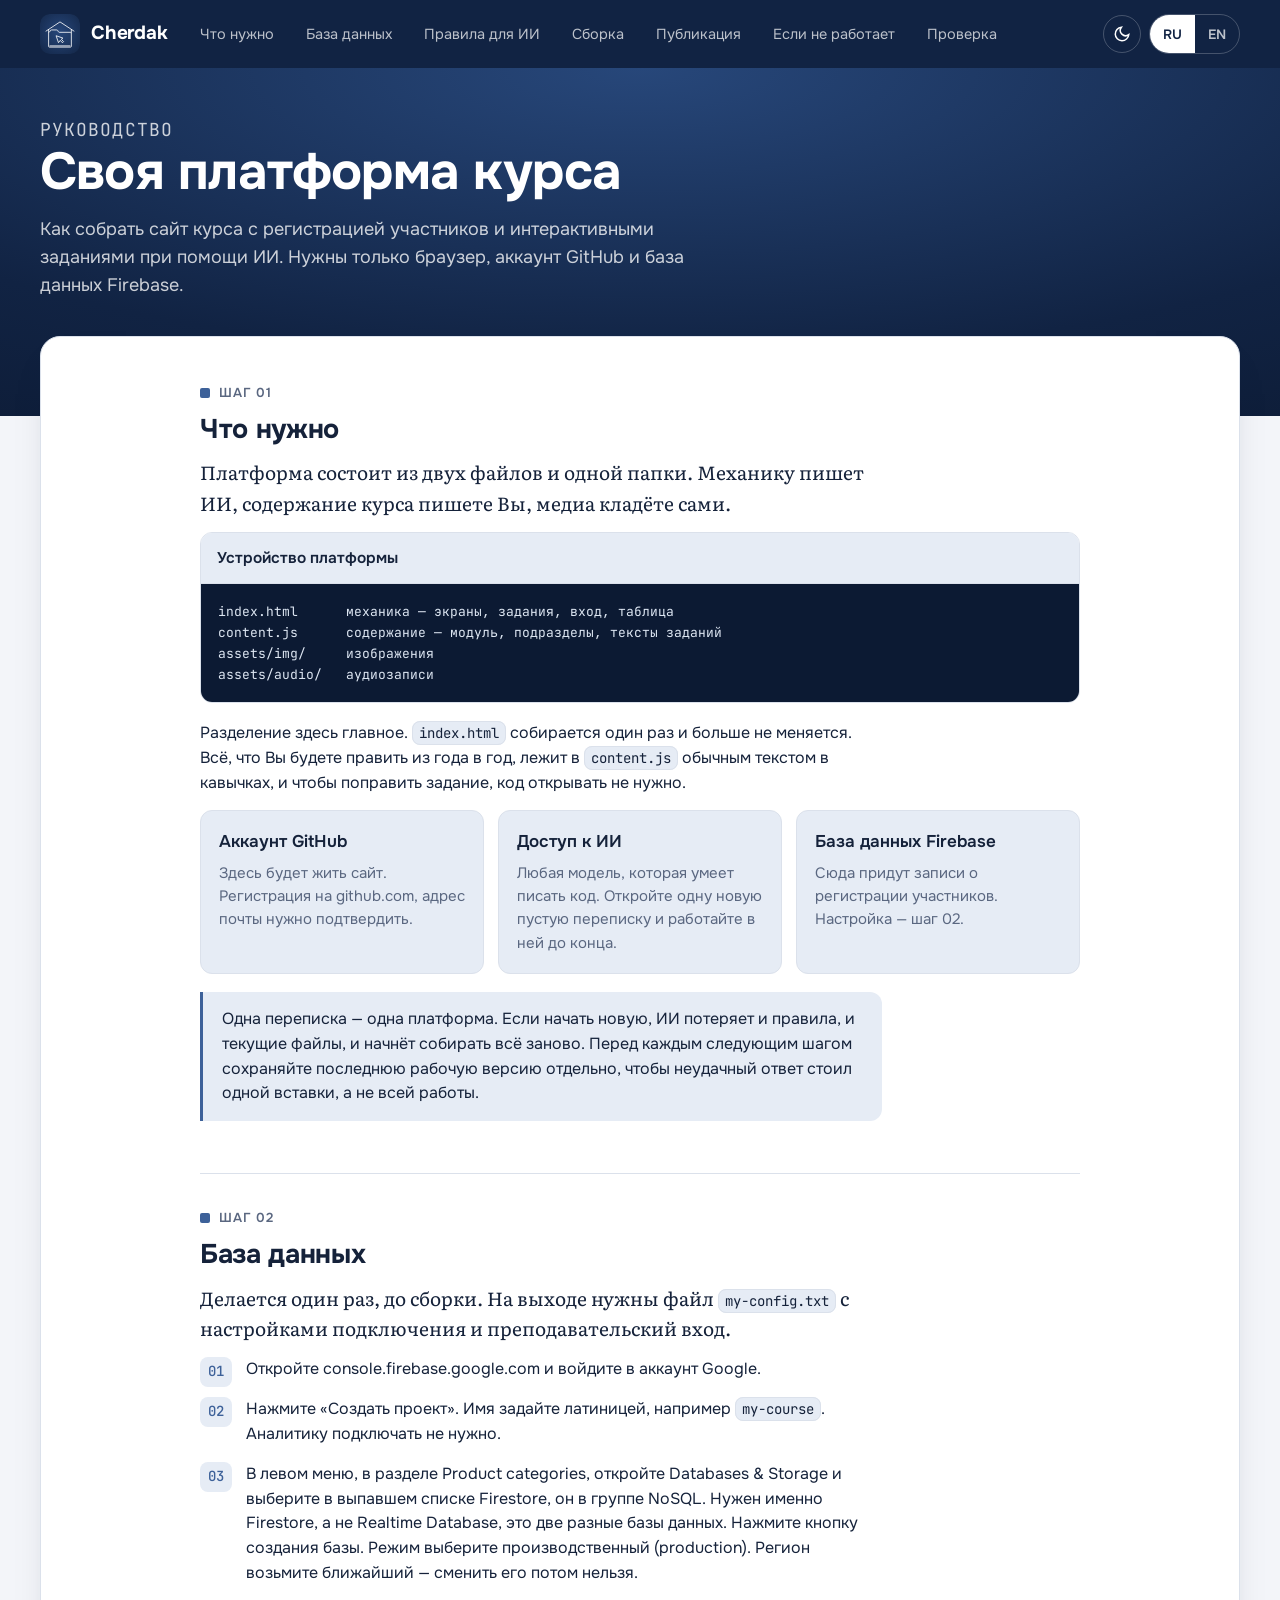
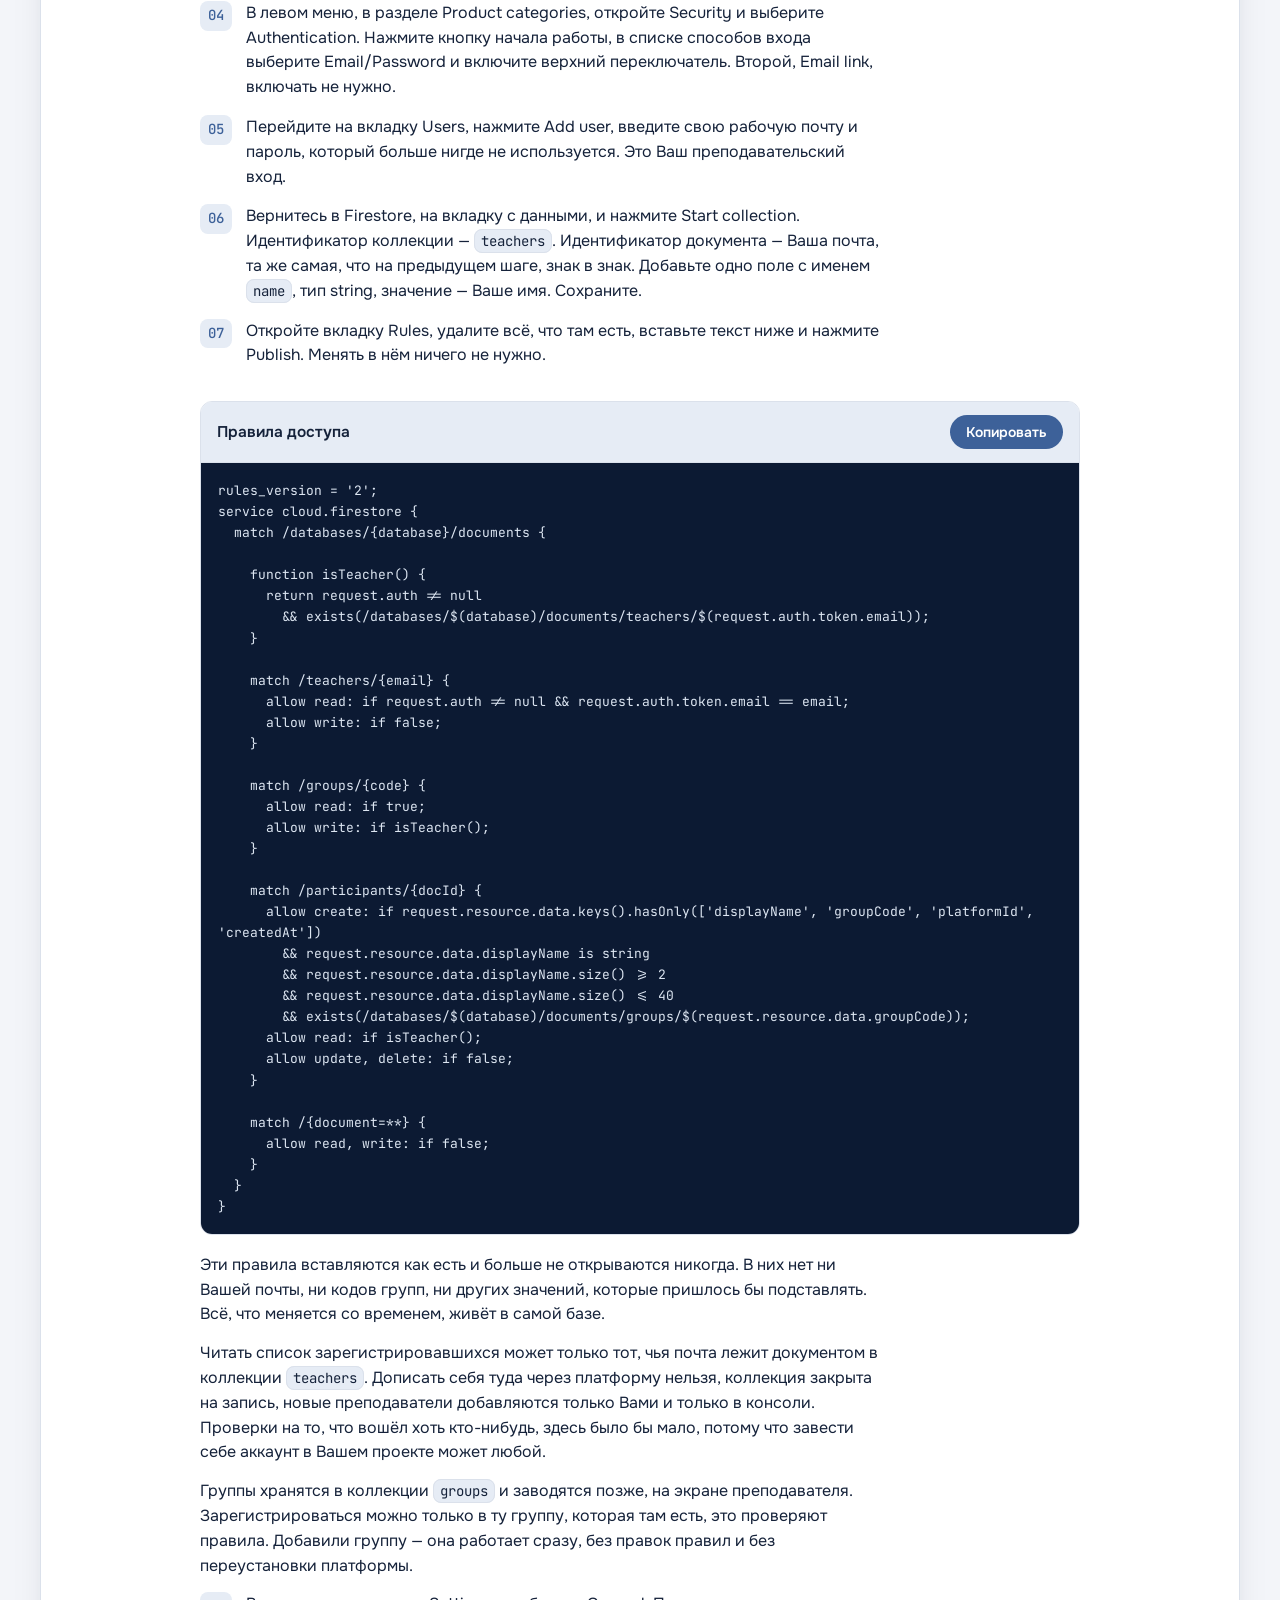
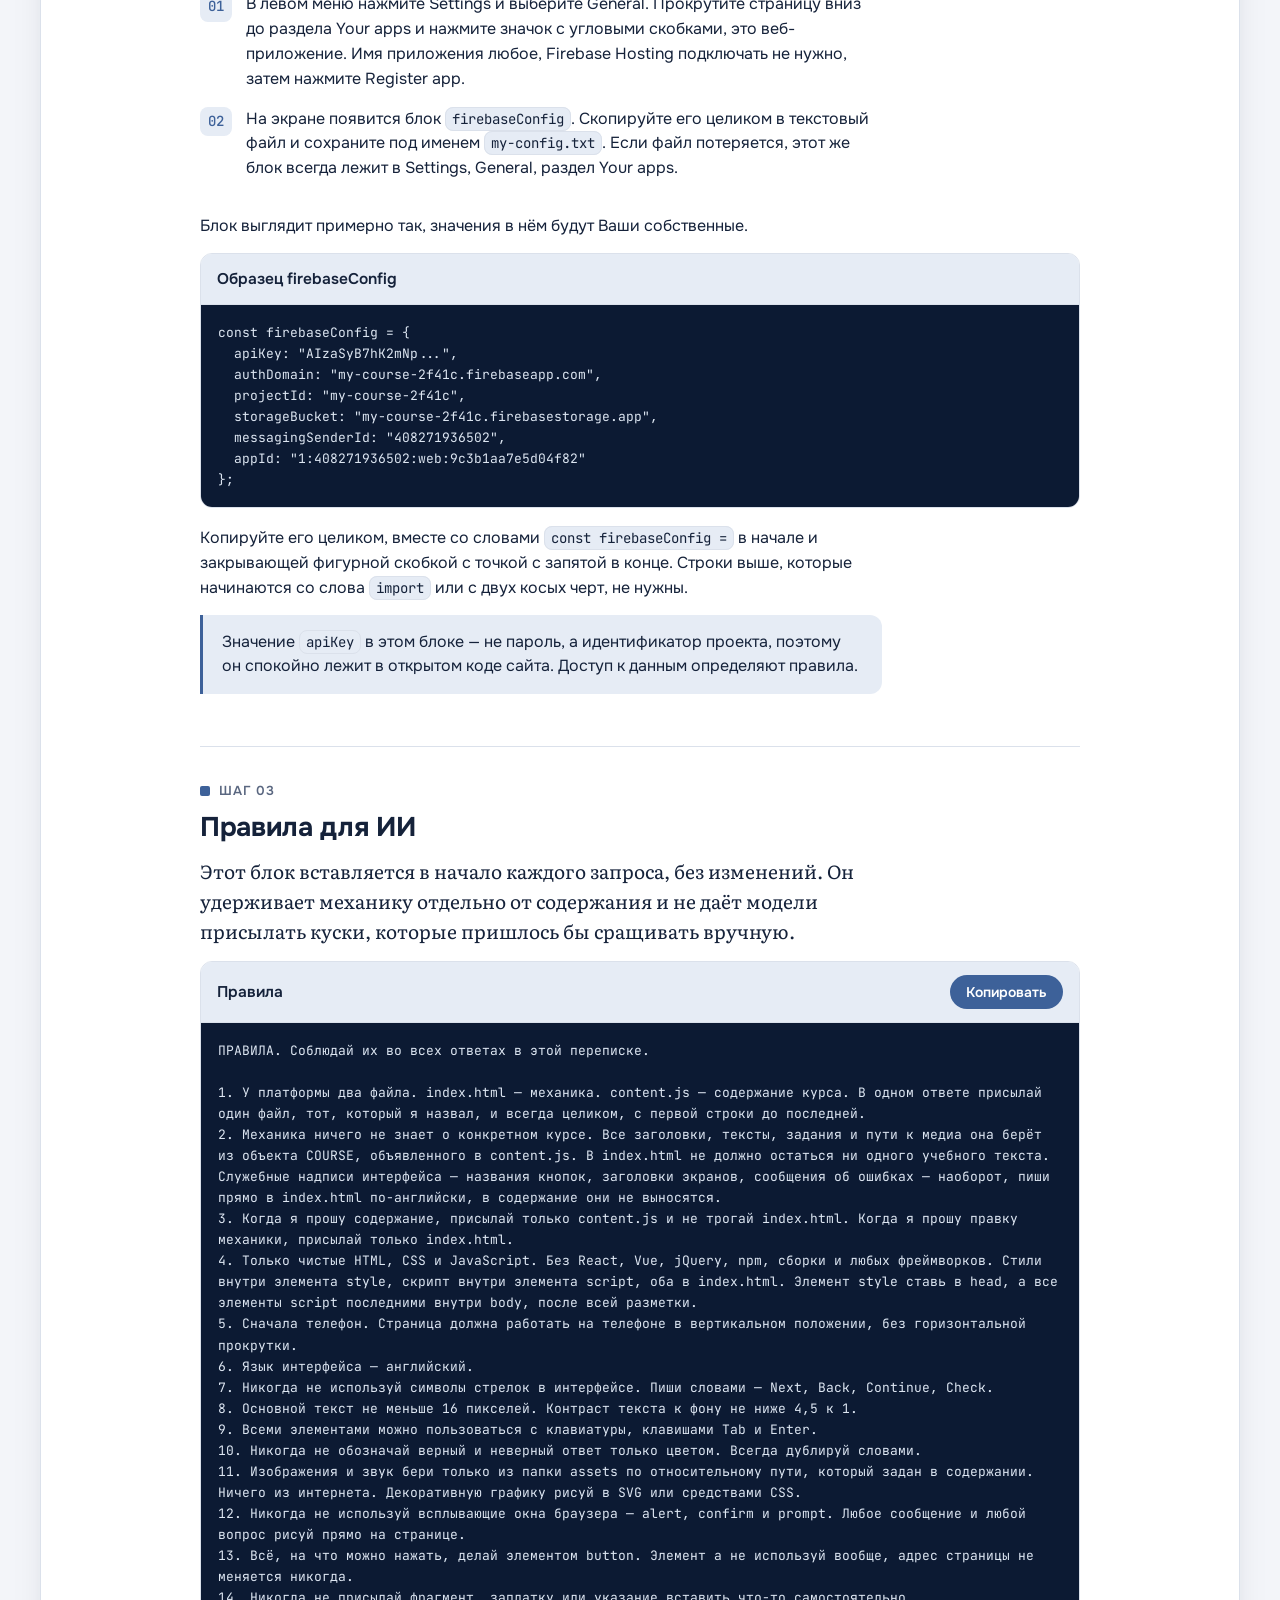
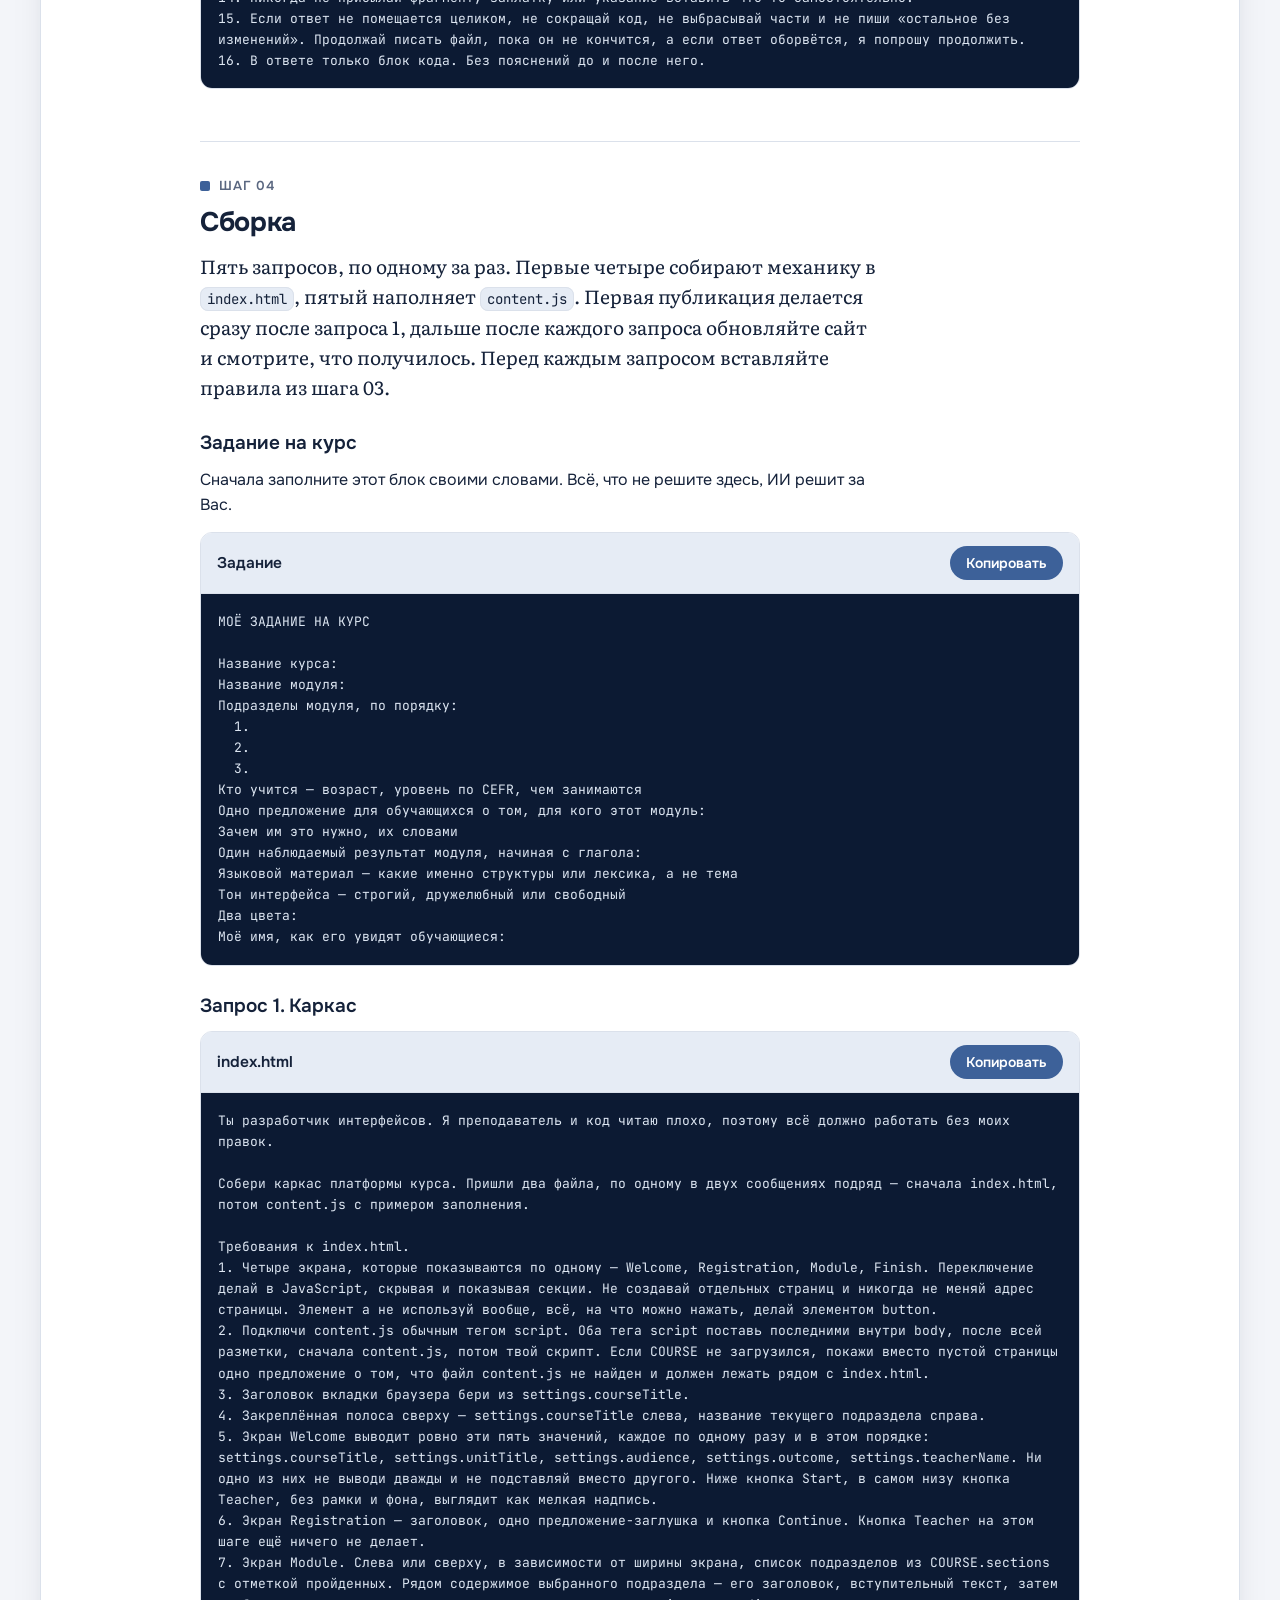
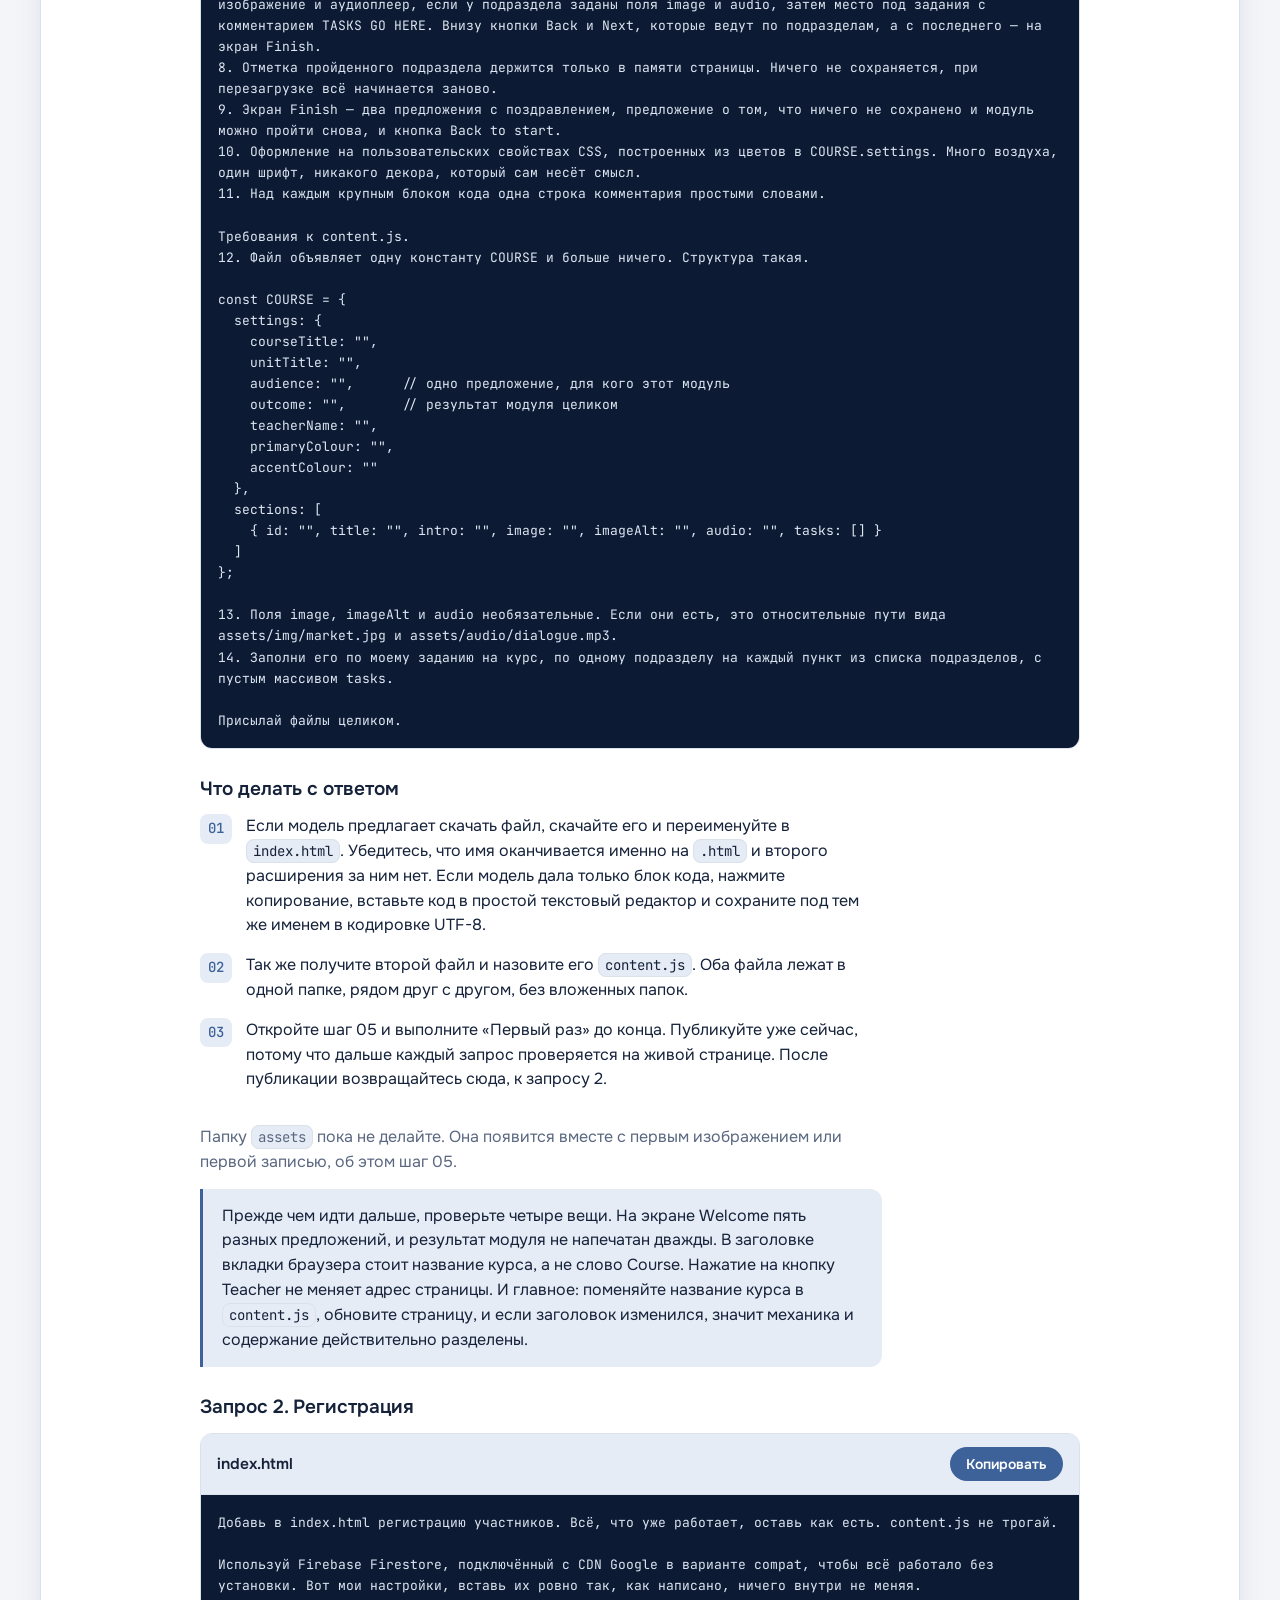
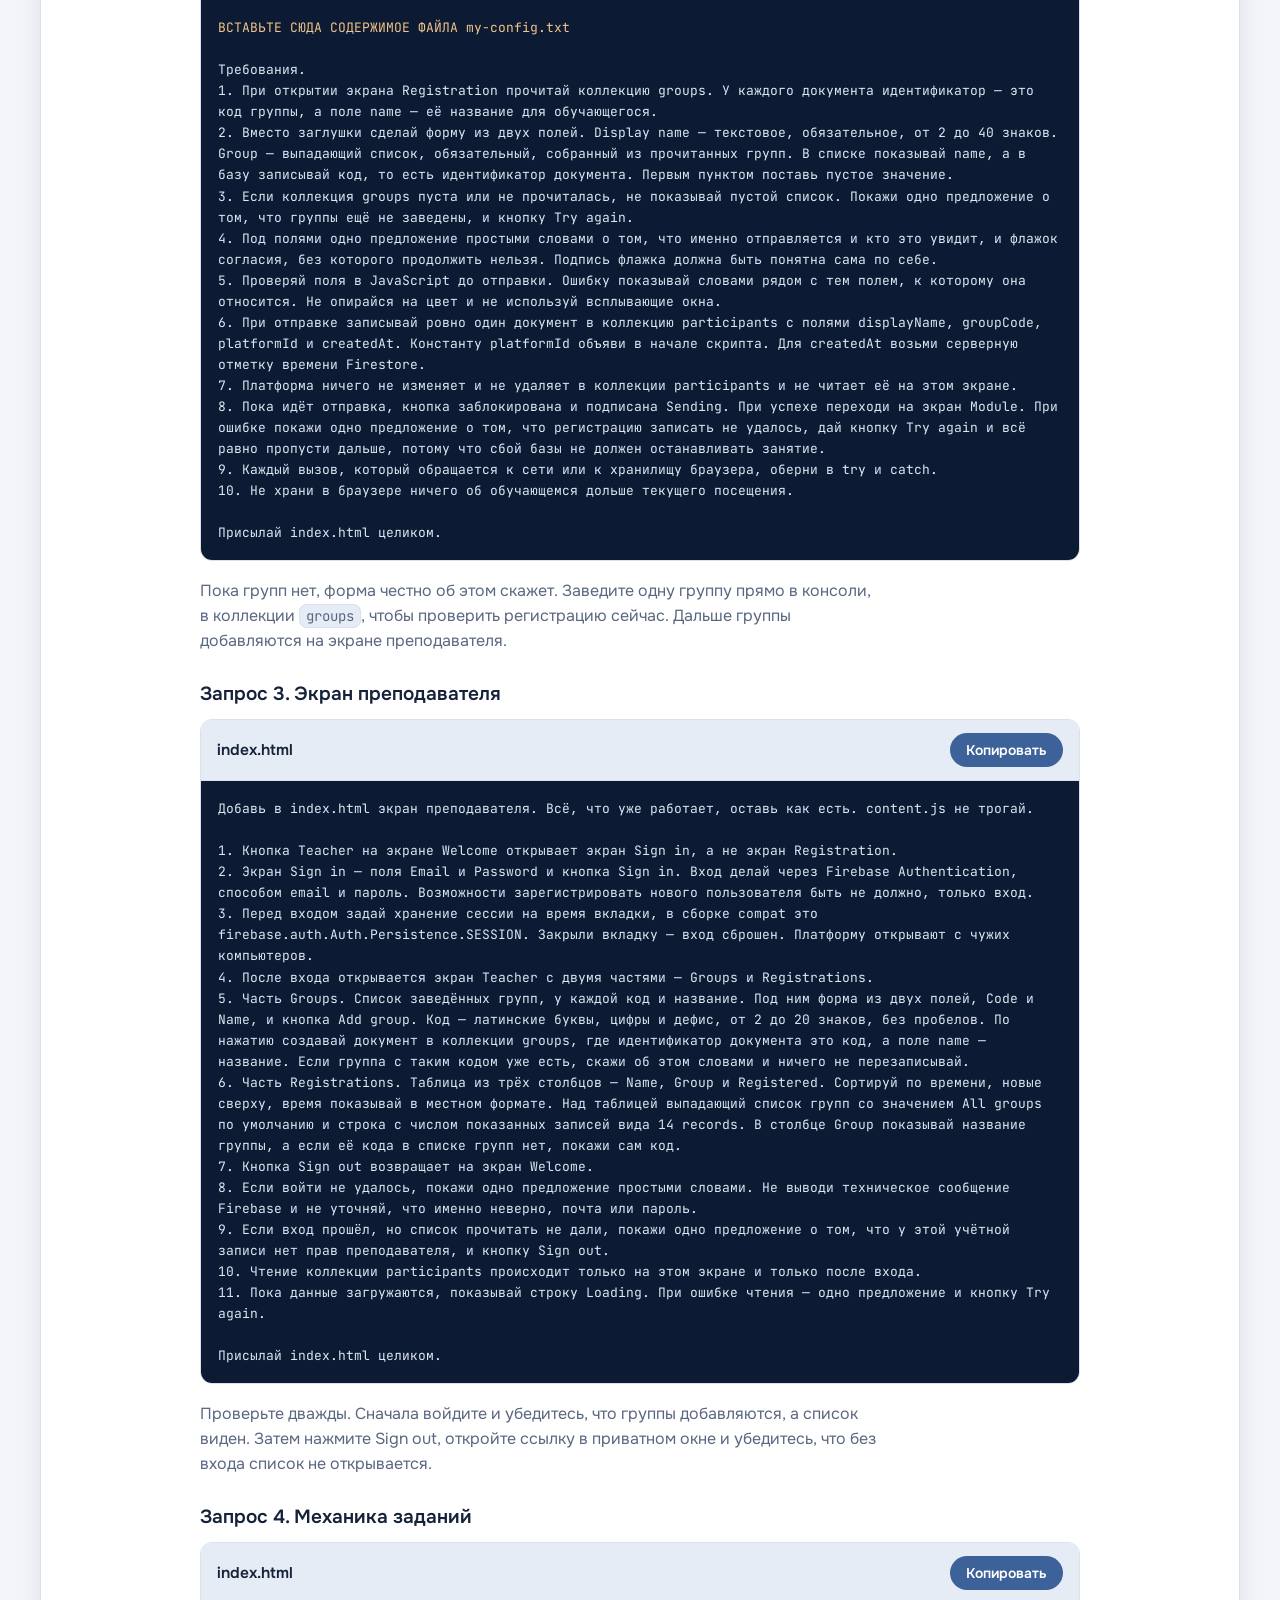
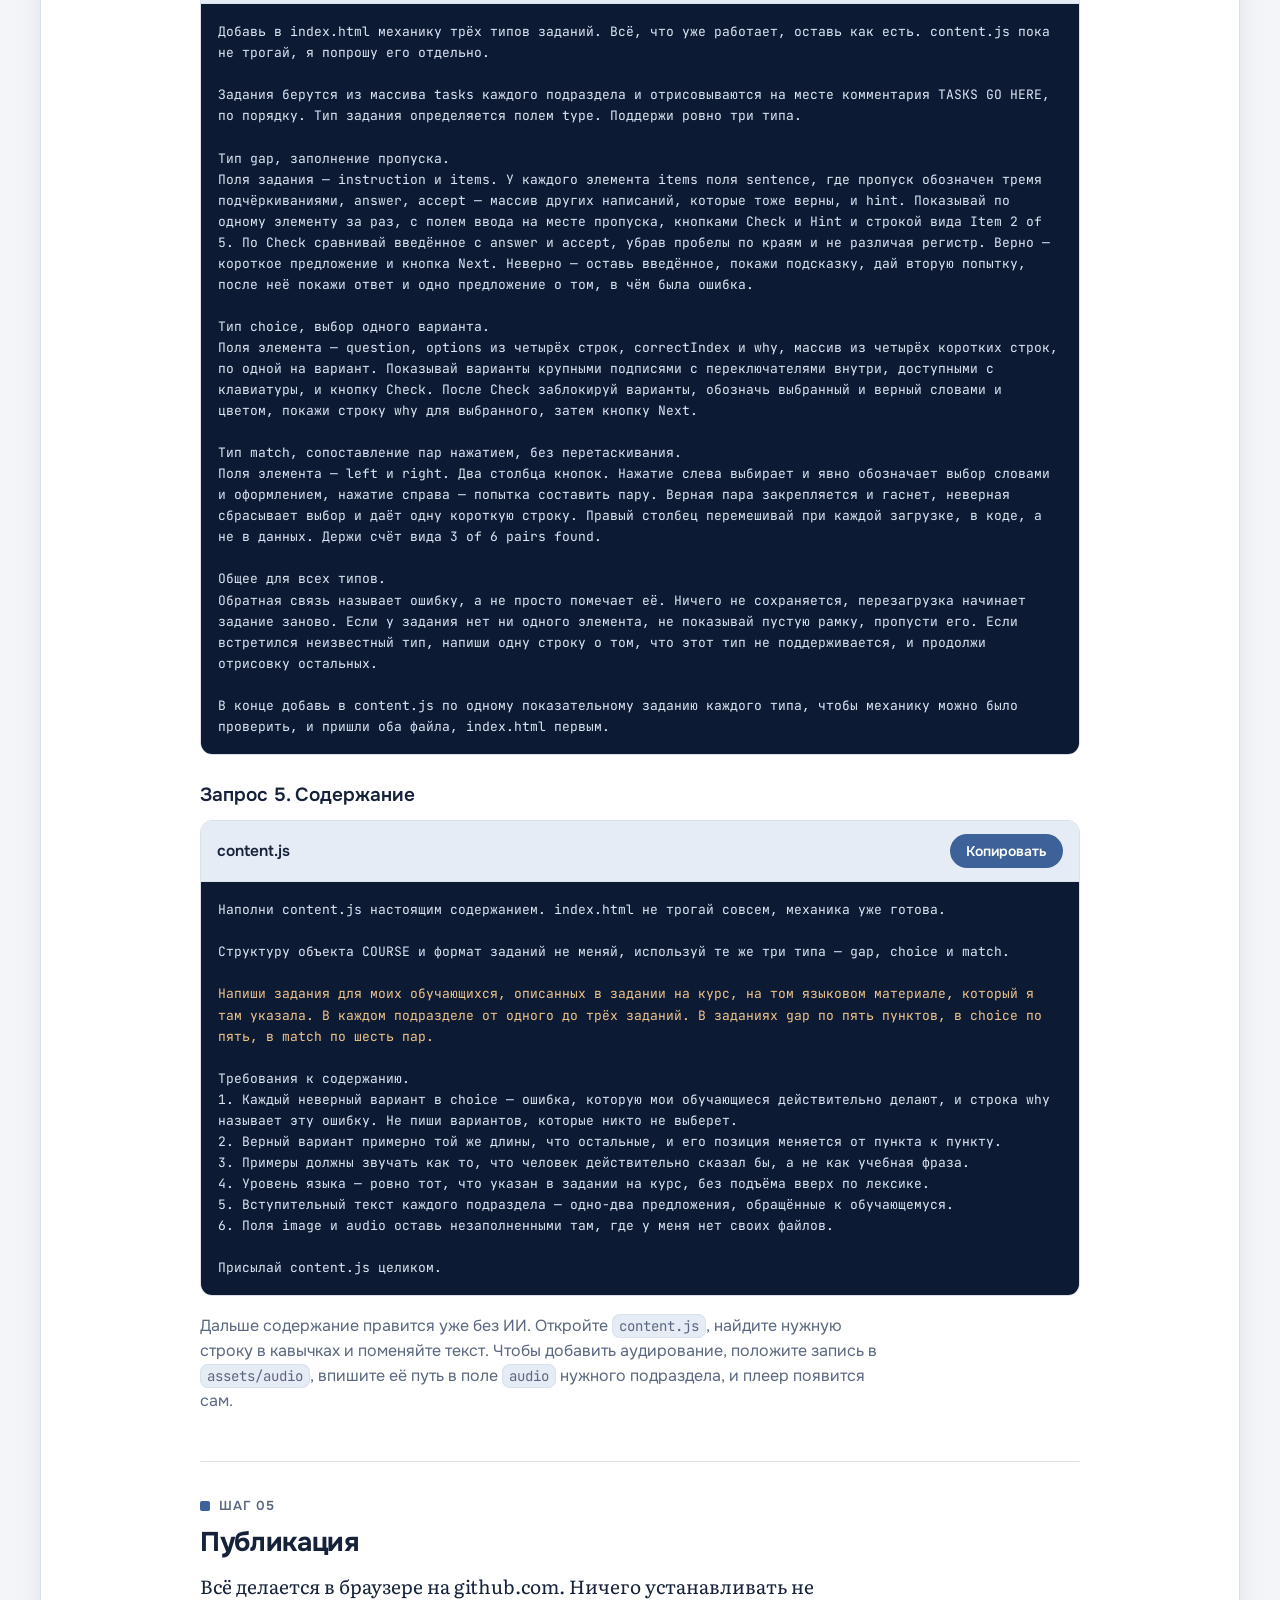
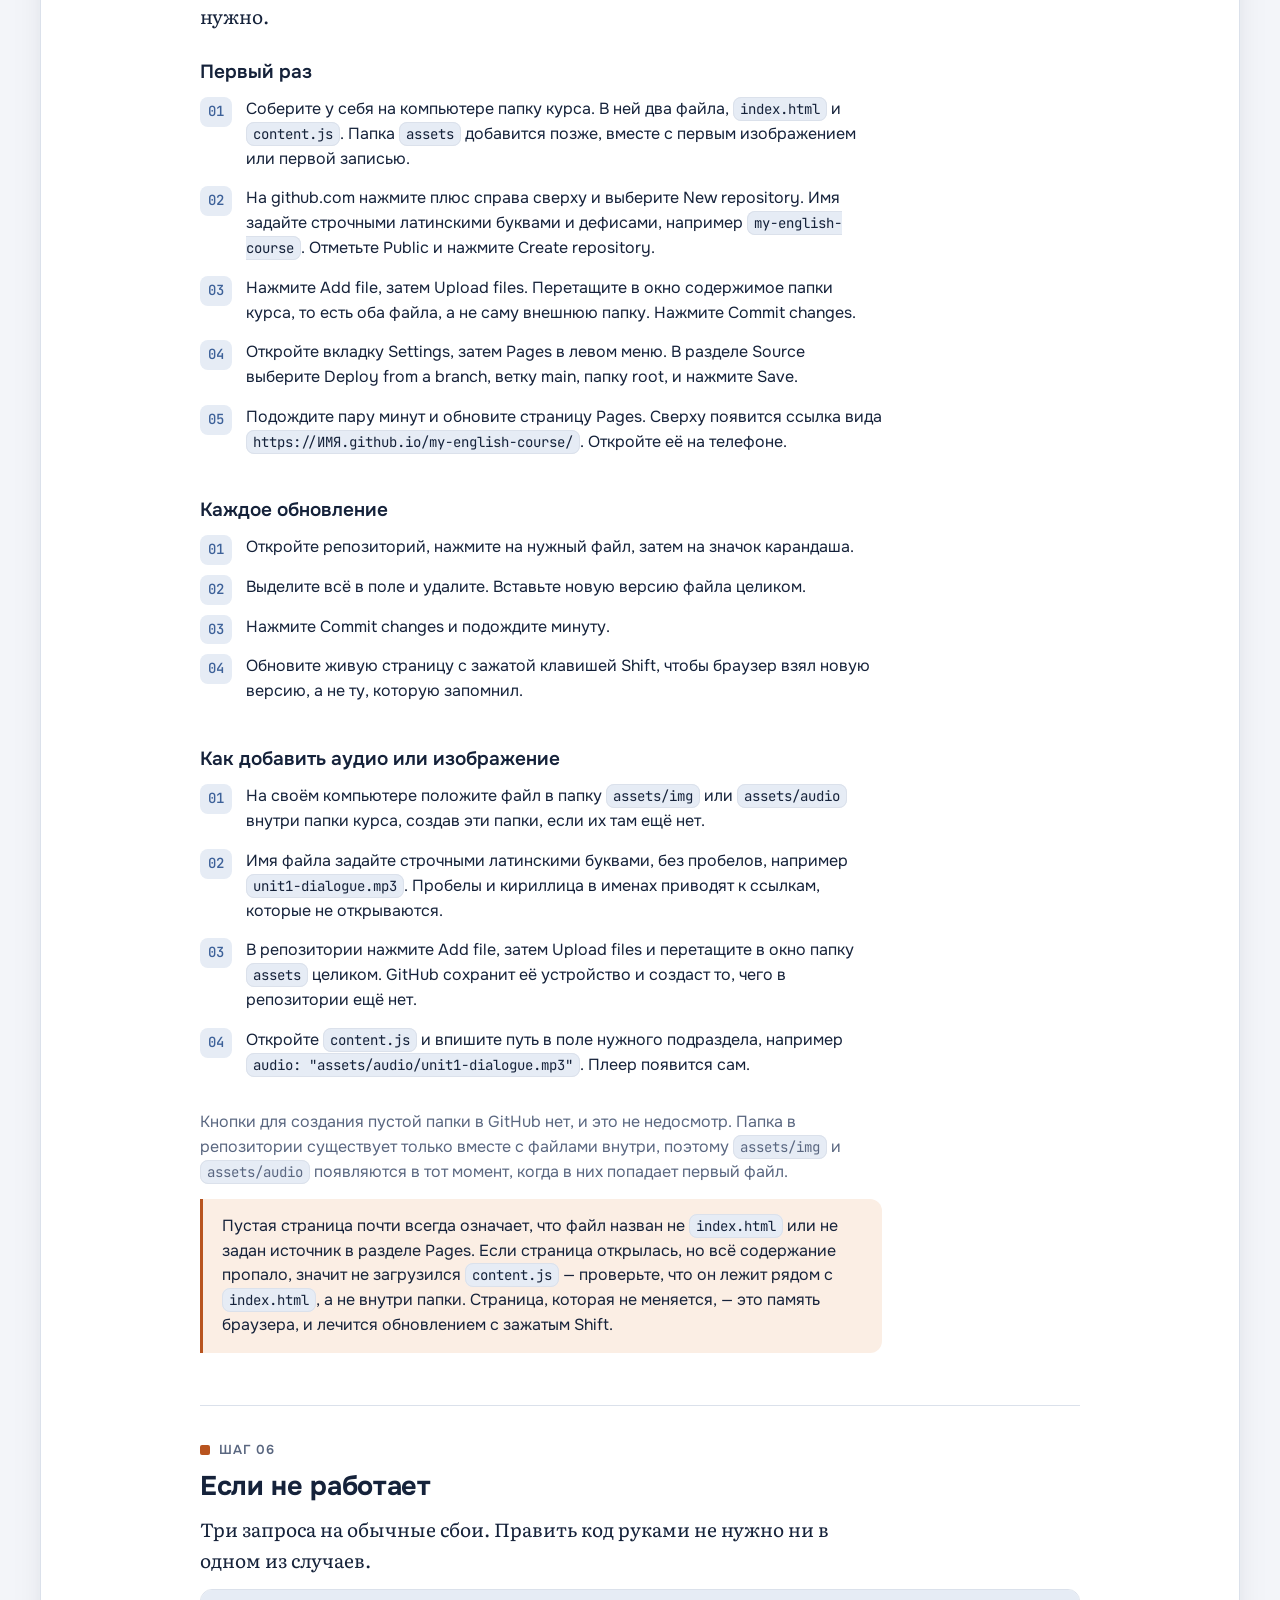
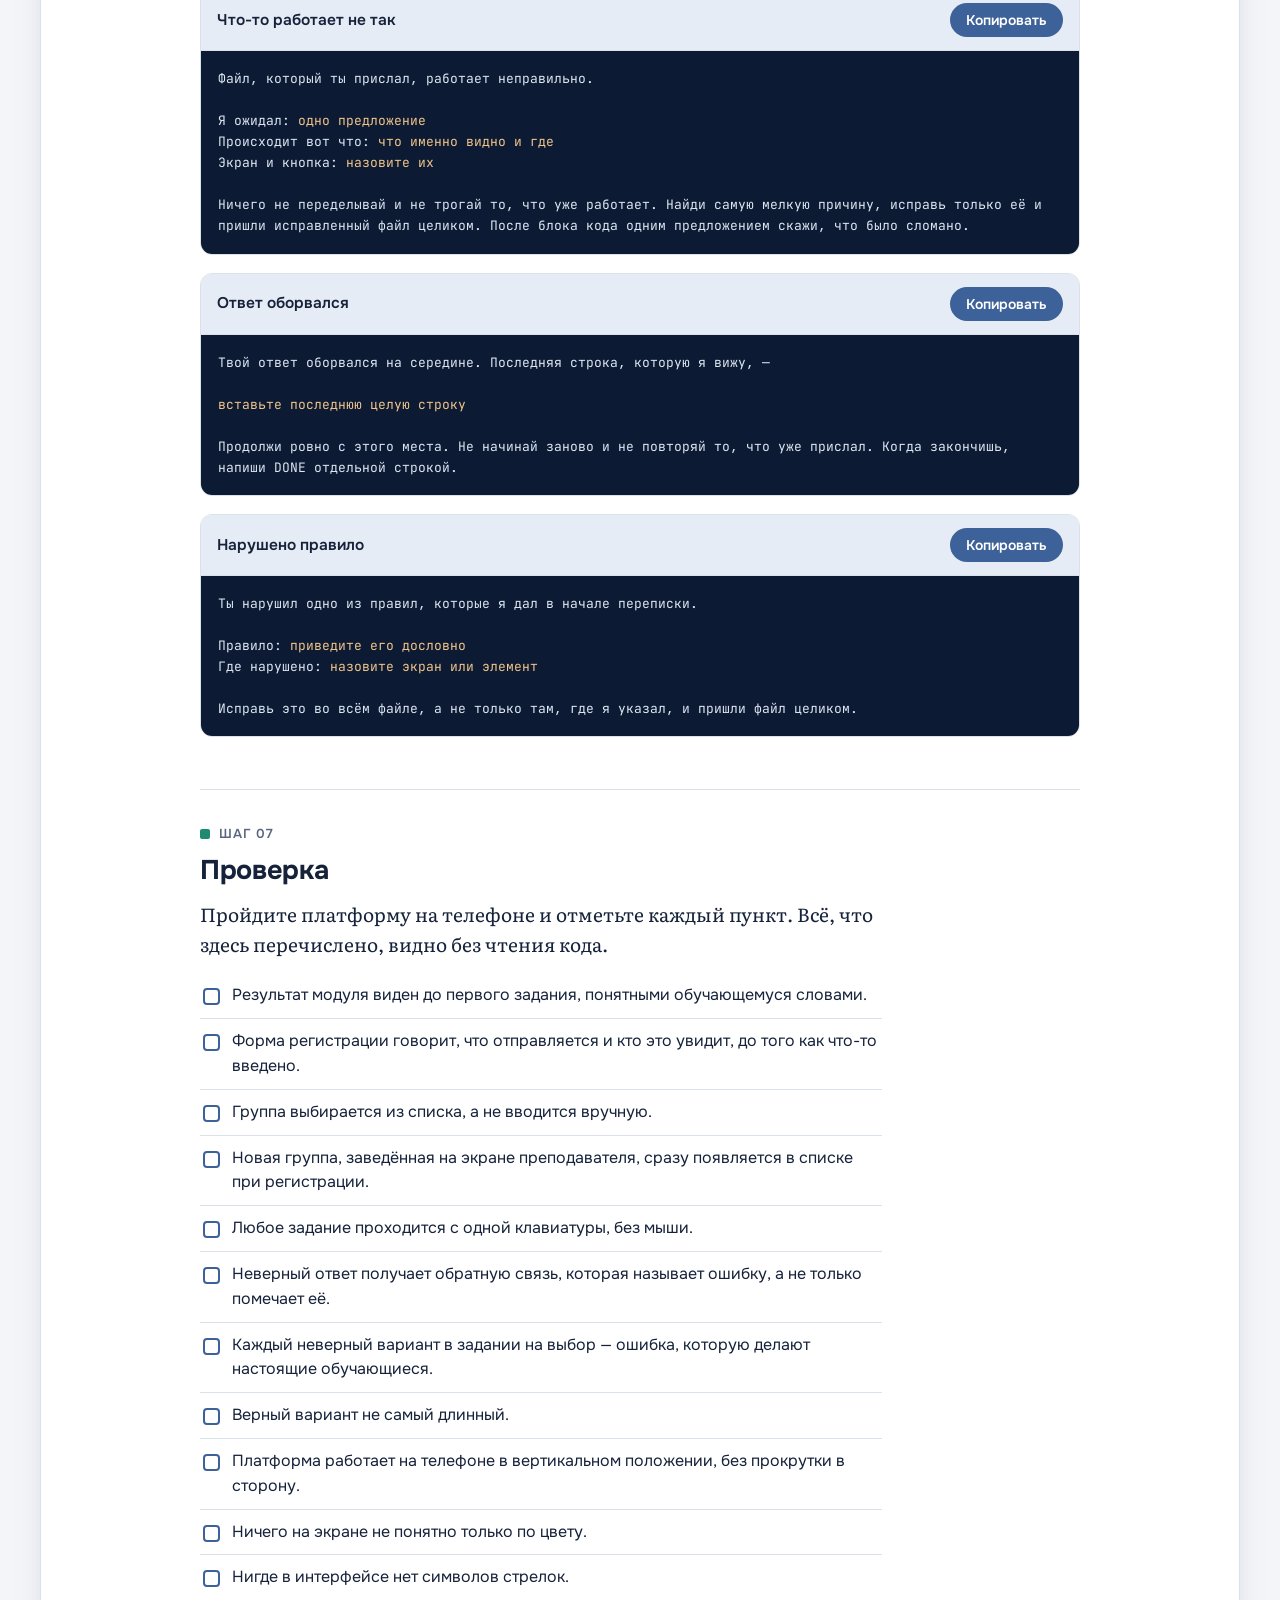
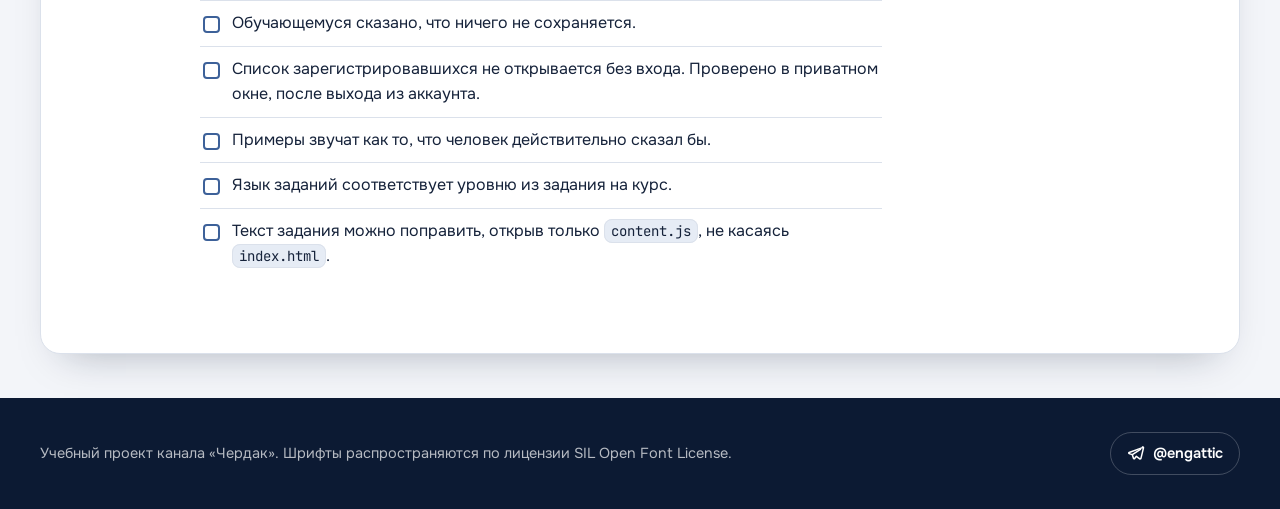
==== index.html @ 73e6b4d3 "Improvements" ====
<!DOCTYPE html>
<html lang="ru" data-lang="ru">
<head>
<meta charset="utf-8">
<meta name="viewport" content="width=device-width, initial-scale=1">
<title>Своя платформа курса — Cherdak</title>
<meta name="description" content="Как собрать сайт курса с регистрацией участников и интерактивными заданиями при помощи ИИ. Учебный проект канала «Чердак», t.me/engattic.">
<meta name="theme-color" content="#14284A">
<meta property="og:title" content="Своя платформа курса — Cherdak">
<meta property="og:description" content="Как собрать сайт курса с регистрацией участников и интерактивными заданиями при помощи ИИ. Проект канала «Чердак», t.me/engattic.">
<meta property="og:image" content="assets/img/logo.svg">
<link rel="icon" href="assets/img/favicon.svg" type="image/svg+xml">
<link rel="apple-touch-icon" href="assets/img/logo.svg">
<link rel="preload" href="assets/fonts/onest/onest-cyrillic-400-normal.woff2" as="font" type="font/woff2" crossorigin>
<link rel="stylesheet" href="assets/css/fonts.css">
<link rel="stylesheet" href="assets/css/base.css">
<script>
  try{
    var t=localStorage.getItem('cherdak-platform-theme');
    if(t){document.documentElement.dataset.theme=t;}
    var l=localStorage.getItem('cherdak-platform-lang');
    if(l){document.documentElement.dataset.lang=l;document.documentElement.lang=l;}
  }catch(e){}
</script>
</head>
<body>
<a class="skip" href="#view"><span data-l="ru">К содержанию</span><span data-l="en">Skip to content</span></a>

<header class="topbar">
  <a class="brand" href="#view"><img src="assets/img/logo.svg" alt=""><span>Cherdak</span></a>
  <nav class="nav" aria-label="Разделы">
    <a href="#need"><span data-l="ru">Что нужно</span><span data-l="en">What you need</span></a>
    <a href="#db"><span data-l="ru">База данных</span><span data-l="en">Database</span></a>
    <a href="#rules"><span data-l="ru">Правила для ИИ</span><span data-l="en">Rules for the AI</span></a>
    <a href="#build"><span data-l="ru">Сборка</span><span data-l="en">Building</span></a>
    <a href="#publish"><span data-l="ru">Публикация</span><span data-l="en">Publishing</span></a>
    <a href="#fix"><span data-l="ru">Если не работает</span><span data-l="en">If it breaks</span></a>
    <a href="#check"><span data-l="ru">Проверка</span><span data-l="en">Final check</span></a>
  </nav>
  <div class="tools">
    <button class="icon-btn" id="theme" type="button" aria-label="Сменить тему">
      <svg width="18" height="18" viewBox="0 0 24 24" fill="none" stroke="currentColor" stroke-width="2" stroke-linecap="round"><path d="M21 12.8A9 9 0 1 1 11.2 3a7 7 0 0 0 9.8 9.8z"/></svg>
    </button>
    <div class="lang" role="group" aria-label="Язык">
      <button type="button" data-set="ru" aria-pressed="true">RU</button>
      <button type="button" data-set="en" aria-pressed="false">EN</button>
    </div>
  </div>
</header>

<div class="hero">
  <p class="eyebrow" data-l="ru">Руководство</p>
  <p class="eyebrow" data-l="en">Guide</p>
  <h1 data-l="ru">Своя платформа курса</h1>
  <h1 data-l="en">Your own course platform</h1>
  <p data-l="ru">Как собрать сайт курса с регистрацией участников и интерактивными заданиями при помощи ИИ. Нужны только браузер, аккаунт GitHub и база данных Firebase.</p>
  <p data-l="en">How to build a course website with participant registration and interactive tasks using AI. All you need is a browser, a GitHub account and a Firebase database.</p>
</div>

<main id="view" class="sheet" tabindex="-1">

<section id="need">
  <div data-l="ru">
    <div class="kind num"><i></i><b>Шаг 01</b></div>
    <h2>Что нужно</h2>
    <p class="lead">Платформа состоит из двух файлов и одной папки. Механику пишет ИИ, содержание курса пишете Вы, медиа кладёте сами.</p>
    <div class="block">
      <div class="block-head"><b>Устройство платформы</b></div>
      <pre>index.html      механика — экраны, задания, вход, таблица
content.js      содержание — модуль, подразделы, тексты заданий
assets/img/     изображения
assets/audio/   аудиозаписи</pre>
    </div>
    <p>Разделение здесь главное. <code>index.html</code> собирается один раз и больше не меняется. Всё, что Вы будете править из года в год, лежит в <code>content.js</code> обычным текстом в кавычках, и чтобы поправить задание, код открывать не нужно.</p>
    <div class="cards">
      <div class="c"><h4>Аккаунт GitHub</h4><p>Здесь будет жить сайт. Регистрация на github.com, адрес почты нужно подтвердить.</p></div>
      <div class="c"><h4>Доступ к ИИ</h4><p>Любая модель, которая умеет писать код. Откройте одну новую пустую переписку и работайте в ней до конца.</p></div>
      <div class="c"><h4>База данных Firebase</h4><p>Сюда придут записи о регистрации участников. Настройка — шаг 02.</p></div>
    </div>
    <div class="note"><p>Одна переписка — одна платформа. Если начать новую, ИИ потеряет и правила, и текущие файлы, и начнёт собирать всё заново. Перед каждым следующим шагом сохраняйте последнюю рабочую версию отдельно, чтобы неудачный ответ стоил одной вставки, а не всей работы.</p></div>
  </div>
  <div data-l="en">
    <div class="kind num"><i></i><b>Step 01</b></div>
    <h2>What you need</h2>
    <p class="lead">The platform is two files and one folder. The AI writes the mechanics, you write the course content, and you add the media yourself.</p>
    <div class="block">
      <div class="block-head"><b>How the platform is built</b></div>
      <pre>index.html      mechanics — screens, tasks, sign-in, table
content.js      content — the unit, its sections, the task texts
assets/img/     images
assets/audio/   audio recordings</pre>
    </div>
    <p>This split is the point. <code>index.html</code> is built once and then left alone. Everything you will revise from year to year sits in <code>content.js</code> as plain text between quotation marks, so changing a task never means opening the code.</p>
    <div class="cards">
      <div class="c"><h4>A GitHub account</h4><p>This is where the site will live. Sign up at github.com and confirm your e-mail address.</p></div>
      <div class="c"><h4>Access to an AI</h4><p>Any model that writes code. Open one new empty conversation and stay in it to the end.</p></div>
      <div class="c"><h4>A Firebase database</h4><p>This is where registration records arrive. Setting it up is step 02.</p></div>
    </div>
    <div class="note"><p>One conversation per platform. Starting a new one loses both the rules and the current files, and the AI begins again from nothing. Before each new step, save the last working version somewhere separate, so a bad answer costs you one paste rather than the whole build.</p></div>
  </div>
</section>

<section id="db">
  <div data-l="ru">
    <div class="kind num"><i></i><b>Шаг 02</b></div>
    <h2>База данных</h2>
    <p class="lead">Делается один раз, до сборки. На выходе нужны файл <code>my-config.txt</code> с настройками подключения и преподавательский вход.</p>
    <ol class="steps">
      <li>Откройте console.firebase.google.com и войдите в аккаунт Google.</li>
      <li>Нажмите «Создать проект». Имя задайте латиницей, например <code>my-course</code>. Аналитику подключать не нужно.</li>
      <li>В левом меню, в разделе Product categories, откройте Databases &amp; Storage и выберите в выпавшем списке Firestore, он в группе NoSQL. Нужен именно Firestore, а не Realtime Database, это две разные базы данных. Нажмите кнопку создания базы. Режим выберите производственный (production). Регион возьмите ближайший — сменить его потом нельзя.</li>
      <li>В левом меню, в разделе Product categories, откройте Security и выберите Authentication. Нажмите кнопку начала работы, в списке способов входа выберите Email/Password и включите верхний переключатель. Второй, Email link, включать не нужно.</li>
      <li>Перейдите на вкладку Users, нажмите Add user, введите свою рабочую почту и пароль, который больше нигде не используется. Это Ваш преподавательский вход.</li>
      <li>Вернитесь в Firestore, на вкладку с данными, и нажмите Start collection. Идентификатор коллекции — <code>teachers</code>. Идентификатор документа — Ваша почта, та же самая, что на предыдущем шаге, знак в знак. Добавьте одно поле с именем <code>name</code>, тип string, значение — Ваше имя. Сохраните.</li>
      <li>Откройте вкладку Rules, удалите всё, что там есть, вставьте текст ниже и нажмите Publish. Менять в нём ничего не нужно.</li>
    </ol>
    <div class="block">
      <div class="block-head"><b>Правила доступа</b><button class="btn btn-sm copy" type="button">Копировать</button></div>
      <pre>rules_version = '2';
service cloud.firestore {
  match /databases/{database}/documents {

    function isTeacher() {
      return request.auth != null
        &amp;&amp; exists(/databases/$(database)/documents/teachers/$(request.auth.token.email));
    }

    match /teachers/{email} {
      allow read: if request.auth != null &amp;&amp; request.auth.token.email == email;
      allow write: if false;
    }

    match /groups/{code} {
      allow read: if true;
      allow write: if isTeacher();
    }

    match /participants/{docId} {
      allow create: if request.resource.data.keys().hasOnly(['displayName', 'groupCode', 'platformId', 'createdAt'])
        &amp;&amp; request.resource.data.displayName is string
        &amp;&amp; request.resource.data.displayName.size() &gt;= 2
        &amp;&amp; request.resource.data.displayName.size() &lt;= 40
        &amp;&amp; exists(/databases/$(database)/documents/groups/$(request.resource.data.groupCode));
      allow read: if isTeacher();
      allow update, delete: if false;
    }

    match /{document=**} {
      allow read, write: if false;
    }
  }
}</pre>
    </div>
    <p>Эти правила вставляются как есть и больше не открываются никогда. В них нет ни Вашей почты, ни кодов групп, ни других значений, которые пришлось бы подставлять. Всё, что меняется со временем, живёт в самой базе.</p>
    <p>Читать список зарегистрировавшихся может только тот, чья почта лежит документом в коллекции <code>teachers</code>. Дописать себя туда через платформу нельзя, коллекция закрыта на запись, новые преподаватели добавляются только Вами и только в консоли. Проверки на то, что вошёл хоть кто-нибудь, здесь было бы мало, потому что завести себе аккаунт в Вашем проекте может любой.</p>
    <p>Группы хранятся в коллекции <code>groups</code> и заводятся позже, на экране преподавателя. Зарегистрироваться можно только в ту группу, которая там есть, это проверяют правила. Добавили группу — она работает сразу, без правок правил и без переустановки платформы.</p>
    <ol class="steps" start="8">
      <li>В левом меню нажмите Settings и выберите General. Прокрутите страницу вниз до раздела Your apps и нажмите значок с угловыми скобками, это веб-приложение. Имя приложения любое, Firebase Hosting подключать не нужно, затем нажмите Register app.</li>
      <li>На экране появится блок <code>firebaseConfig</code>. Скопируйте его целиком в текстовый файл и сохраните под именем <code>my-config.txt</code>. Если файл потеряется, этот же блок всегда лежит в Settings, General, раздел Your apps.</li>
    </ol>
    <p>Блок выглядит примерно так, значения в нём будут Ваши собственные.</p>
    <div class="block">
      <div class="block-head"><b>Образец firebaseConfig</b></div>
      <pre>const firebaseConfig = {
  apiKey: "AIzaSyB7hK2mNp...",
  authDomain: "my-course-2f41c.firebaseapp.com",
  projectId: "my-course-2f41c",
  storageBucket: "my-course-2f41c.firebasestorage.app",
  messagingSenderId: "408271936502",
  appId: "1:408271936502:web:9c3b1aa7e5d04f82"
};</pre>
    </div>
    <p>Копируйте его целиком, вместе со словами <code>const firebaseConfig =</code> в начале и закрывающей фигурной скобкой с точкой с запятой в конце. Строки выше, которые начинаются со слова <code>import</code> или с двух косых черт, не нужны.</p>
    <div class="note"><p>Значение <code>apiKey</code> в этом блоке — не пароль, а идентификатор проекта, поэтому он спокойно лежит в открытом коде сайта. Доступ к данным определяют правила.</p></div>
  </div>
  <div data-l="en">
    <div class="kind num"><i></i><b>Step 02</b></div>
    <h2>The database</h2>
    <p class="lead">Done once, before building. What you need at the end is a <code>my-config.txt</code> file holding the connection settings, and a teacher sign-in.</p>
    <ol class="steps">
      <li>Open console.firebase.google.com and sign in with a Google account.</li>
      <li>Click Create a project. Give it a plain name such as <code>my-course</code>. Analytics is not needed.</li>
      <li>In the left menu, under Product categories, open Databases &amp; Storage and choose Firestore from the list that appears, in the NoSQL group. It must be Firestore and not Realtime Database, which is a different database. Click the button that creates the database. Choose production mode. Pick the region closest to you — it cannot be changed later.</li>
      <li>In the left menu, under Product categories, open Security and choose Authentication. Click the button that starts it, pick Email/Password in the list of sign-in methods and turn on the first switch. The second one, Email link, is not needed.</li>
      <li>Open the Users tab, click Add user, and enter your work e-mail and a password you use nowhere else. This is your teacher sign-in.</li>
      <li>Go back to Firestore, to the data tab, and click Start collection. The collection id is <code>teachers</code>. The document id is your e-mail, exactly the one from the previous step, character for character. Add one field called <code>name</code>, of type string, with your name as its value. Save.</li>
      <li>Open the Rules tab, delete everything in it, paste the text below and click Publish. Nothing in it needs changing.</li>
    </ol>
    <div class="block">
      <div class="block-head"><b>Security rules</b><button class="btn btn-sm copy" type="button">Copy</button></div>
      <pre>rules_version = '2';
service cloud.firestore {
  match /databases/{database}/documents {

    function isTeacher() {
      return request.auth != null
        &amp;&amp; exists(/databases/$(database)/documents/teachers/$(request.auth.token.email));
    }

    match /teachers/{email} {
      allow read: if request.auth != null &amp;&amp; request.auth.token.email == email;
      allow write: if false;
    }

    match /groups/{code} {
      allow read: if true;
      allow write: if isTeacher();
    }

    match /participants/{docId} {
      allow create: if request.resource.data.keys().hasOnly(['displayName', 'groupCode', 'platformId', 'createdAt'])
        &amp;&amp; request.resource.data.displayName is string
        &amp;&amp; request.resource.data.displayName.size() &gt;= 2
        &amp;&amp; request.resource.data.displayName.size() &lt;= 40
        &amp;&amp; exists(/databases/$(database)/documents/groups/$(request.resource.data.groupCode));
      allow read: if isTeacher();
      allow update, delete: if false;
    }

    match /{document=**} {
      allow read, write: if false;
    }
  }
}</pre>
    </div>
    <p>These rules are pasted as they are and never opened again. They hold no e-mail of yours, no group codes, nothing you would have to substitute. Everything that changes over time lives in the database itself.</p>
    <p>Only the person whose e-mail sits as a document in the <code>teachers</code> collection can read the list of registrations. Nobody can add themselves there through the platform, the collection is closed to writing, and new teachers are added by you alone, in the console. Checking merely that somebody is signed in would not be enough here, because anyone can create an account in your project.</p>
    <p>Groups live in the <code>groups</code> collection and are created later, on the teacher screen. A learner can register only into a group that exists there, and the rules enforce it. Add a group and it works at once, with no edit to the rules and no redeployment of the platform.</p>
    <ol class="steps" start="8">
      <li>In the left menu click Settings and choose General. Scroll down to the Your apps section and click the angle brackets icon, which stands for a web app. Any app name will do, Firebase Hosting is not needed, then click Register app.</li>
      <li>A <code>firebaseConfig</code> block appears on screen. Copy the whole of it into a text file and save it as <code>my-config.txt</code>. If the file goes missing, the same block always sits in Settings, General, the Your apps section.</li>
    </ol>
    <p>The block looks roughly like this, with your own values in it.</p>
    <div class="block">
      <div class="block-head"><b>What firebaseConfig looks like</b></div>
      <pre>const firebaseConfig = {
  apiKey: "AIzaSyB7hK2mNp...",
  authDomain: "my-course-2f41c.firebaseapp.com",
  projectId: "my-course-2f41c",
  storageBucket: "my-course-2f41c.firebasestorage.app",
  messagingSenderId: "408271936502",
  appId: "1:408271936502:web:9c3b1aa7e5d04f82"
};</pre>
    </div>
    <p>Copy the whole of it, including the words <code>const firebaseConfig =</code> at the start and the closing brace with its semicolon at the end. The lines above it that begin with <code>import</code> or with two slashes are not needed.</p>
    <div class="note"><p>The <code>apiKey</code> value in that block is not a password but a project identifier, which is why it can sit openly in the site's code. Access is decided by the rules.</p></div>
  </div>
</section>

<section id="rules">
  <div data-l="ru">
    <div class="kind num"><i></i><b>Шаг 03</b></div>
    <h2>Правила для ИИ</h2>
    <p class="lead">Этот блок вставляется в начало каждого запроса, без изменений. Он удерживает механику отдельно от содержания и не даёт модели присылать куски, которые пришлось бы сращивать вручную.</p>
    <div class="block">
      <div class="block-head"><b>Правила</b><button class="btn btn-sm copy" type="button">Копировать</button></div>
      <pre>ПРАВИЛА. Соблюдай их во всех ответах в этой переписке.

1. У платформы два файла. index.html — механика. content.js — содержание курса. В одном ответе присылай один файл, тот, который я назвал, и всегда целиком, с первой строки до последней.
2. Механика ничего не знает о конкретном курсе. Все заголовки, тексты, задания и пути к медиа она берёт из объекта COURSE, объявленного в content.js. В index.html не должно остаться ни одного учебного текста. Служебные надписи интерфейса — названия кнопок, заголовки экранов, сообщения об ошибках — наоборот, пиши прямо в index.html по-английски, в содержание они не выносятся.
3. Когда я прошу содержание, присылай только content.js и не трогай index.html. Когда я прошу правку механики, присылай только index.html.
4. Только чистые HTML, CSS и JavaScript. Без React, Vue, jQuery, npm, сборки и любых фреймворков. Стили внутри элемента style, скрипт внутри элемента script, оба в index.html. Элемент style ставь в head, а все элементы script последними внутри body, после всей разметки.
5. Сначала телефон. Страница должна работать на телефоне в вертикальном положении, без горизонтальной прокрутки.
6. Язык интерфейса — английский.
7. Никогда не используй символы стрелок в интерфейсе. Пиши словами — Next, Back, Continue, Check.
8. Основной текст не меньше 16 пикселей. Контраст текста к фону не ниже 4,5 к 1.
9. Всеми элементами можно пользоваться с клавиатуры, клавишами Tab и Enter.
10. Никогда не обозначай верный и неверный ответ только цветом. Всегда дублируй словами.
11. Изображения и звук бери только из папки assets по относительному пути, который задан в содержании. Ничего из интернета. Декоративную графику рисуй в SVG или средствами CSS.
12. Никогда не используй всплывающие окна браузера — alert, confirm и prompt. Любое сообщение и любой вопрос рисуй прямо на странице.
13. Всё, на что можно нажать, делай элементом button. Элемент a не используй вообще, адрес страницы не меняется никогда.
14. Никогда не присылай фрагмент, заплатку или указание вставить что-то самостоятельно.
15. Если ответ не помещается целиком, не сокращай код, не выбрасывай части и не пиши «остальное без изменений». Продолжай писать файл, пока он не кончится, а если ответ оборвётся, я попрошу продолжить.
16. В ответе только блок кода. Без пояснений до и после него.</pre>
    </div>
  </div>
  <div data-l="en">
    <div class="kind num"><i></i><b>Step 03</b></div>
    <h2>Rules for the AI</h2>
    <p class="lead">This block goes at the start of every request, unchanged. It keeps the mechanics apart from the content and stops the model sending pieces you would have to splice together by hand.</p>
    <div class="block">
      <div class="block-head"><b>Rules</b><button class="btn btn-sm copy" type="button">Copy</button></div>
      <pre>RULES. Apply all of these to every answer in this conversation.

1. The platform has two files. index.html holds the mechanics. content.js holds the course content. Send one file per answer, the one I named, and always in full, from the first line to the last.
2. The mechanics know nothing about any particular course. Every heading, text, task and media path comes from the COURSE object declared in content.js. Not one line of teaching text may stay in index.html. Interface wording, on the other hand — button labels, screen headings, error messages — is written straight into index.html in English and never moved into the content.
3. When I ask for content, send content.js only and leave index.html alone. When I ask for a change to the mechanics, send index.html only.
4. Plain HTML, CSS and JavaScript only. No React, Vue, jQuery, npm, build step or frameworks of any kind. The CSS inside a style element and the JavaScript inside a script element, both in index.html. Put the style element in the head and every script element last inside the body, after all the markup.
5. Mobile first. It must work on a phone held upright, with no horizontal scrolling.
6. The interface language is English.
7. Never use arrow characters in the interface. Use words such as Next, Back, Continue, Check.
8. Body text at least 16 pixels. Text contrast at least 4.5 to 1 against its background.
9. Every control must be usable with the keyboard alone, with Tab and Enter.
10. Never mark an answer right or wrong by colour alone. Always say it in words as well.
11. Take images and sound only from the assets folder, by the relative path given in the content. Nothing from the internet. Draw decorative graphics in SVG or with CSS.
12. Never use the browser's pop-up windows, that is alert, confirm and prompt. Draw every message and every question on the page itself.
13. Everything clickable is a button element. Never use an a element at all, and the page address never changes.
14. Never send a fragment, a patch, or an instruction to insert something myself.
15. If an answer does not fit, do not shorten the code, drop parts or write "the rest is unchanged". Keep writing the file until it ends, and if the answer is cut off I will ask you to continue.
16. Answer with the code block only. No explanation before or after it.</pre>
    </div>
  </div>
</section>

<section id="build">
  <div data-l="ru">
    <div class="kind num"><i></i><b>Шаг 04</b></div>
    <h2>Сборка</h2>
    <p class="lead">Пять запросов, по одному за раз. Первые четыре собирают механику в <code>index.html</code>, пятый наполняет <code>content.js</code>. Первая публикация делается сразу после запроса 1, дальше после каждого запроса обновляйте сайт и смотрите, что получилось. Перед каждым запросом вставляйте правила из шага 03.</p>

    <h3>Задание на курс</h3>
    <p>Сначала заполните этот блок своими словами. Всё, что не решите здесь, ИИ решит за Вас.</p>
    <div class="block">
      <div class="block-head"><b>Задание</b><button class="btn btn-sm copy" type="button">Копировать</button></div>
      <pre>МОЁ ЗАДАНИЕ НА КУРС

Название курса:
Название модуля:
Подразделы модуля, по порядку:
  1.
  2.
  3.
Кто учится — возраст, уровень по CEFR, чем занимаются
Одно предложение для обучающихся о том, для кого этот модуль:
Зачем им это нужно, их словами
Один наблюдаемый результат модуля, начиная с глагола:
Языковой материал — какие именно структуры или лексика, а не тема
Тон интерфейса — строгий, дружелюбный или свободный
Два цвета:
Моё имя, как его увидят обучающиеся:</pre>
    </div>

    <h3>Запрос 1. Каркас</h3>
    <div class="block">
      <div class="block-head"><b>index.html</b><button class="btn btn-sm copy" type="button">Копировать</button></div>
      <pre>Ты разработчик интерфейсов. Я преподаватель и код читаю плохо, поэтому всё должно работать без моих правок.

Собери каркас платформы курса. Пришли два файла, по одному в двух сообщениях подряд — сначала index.html, потом content.js с примером заполнения.

Требования к index.html.
1. Четыре экрана, которые показываются по одному — Welcome, Registration, Module, Finish. Переключение делай в JavaScript, скрывая и показывая секции. Не создавай отдельных страниц и никогда не меняй адрес страницы. Элемент a не используй вообще, всё, на что можно нажать, делай элементом button.
2. Подключи content.js обычным тегом script. Оба тега script поставь последними внутри body, после всей разметки, сначала content.js, потом твой скрипт. Если COURSE не загрузился, покажи вместо пустой страницы одно предложение о том, что файл content.js не найден и должен лежать рядом с index.html.
3. Заголовок вкладки браузера бери из settings.courseTitle.
4. Закреплённая полоса сверху — settings.courseTitle слева, название текущего подраздела справа.
5. Экран Welcome выводит ровно эти пять значений, каждое по одному разу и в этом порядке: settings.courseTitle, settings.unitTitle, settings.audience, settings.outcome, settings.teacherName. Ни одно из них не выводи дважды и не подставляй вместо другого. Ниже кнопка Start, в самом низу кнопка Teacher, без рамки и фона, выглядит как мелкая надпись.
6. Экран Registration — заголовок, одно предложение-заглушка и кнопка Continue. Кнопка Teacher на этом шаге ещё ничего не делает.
7. Экран Module. Слева или сверху, в зависимости от ширины экрана, список подразделов из COURSE.sections с отметкой пройденных. Рядом содержимое выбранного подраздела — его заголовок, вступительный текст, затем изображение и аудиоплеер, если у подраздела заданы поля image и audio, затем место под задания с комментарием TASKS GO HERE. Внизу кнопки Back и Next, которые ведут по подразделам, а с последнего — на экран Finish.
8. Отметка пройденного подраздела держится только в памяти страницы. Ничего не сохраняется, при перезагрузке всё начинается заново.
9. Экран Finish — два предложения с поздравлением, предложение о том, что ничего не сохранено и модуль можно пройти снова, и кнопка Back to start.
10. Оформление на пользовательских свойствах CSS, построенных из цветов в COURSE.settings. Много воздуха, один шрифт, никакого декора, который сам несёт смысл.
11. Над каждым крупным блоком кода одна строка комментария простыми словами.

Требования к content.js.
12. Файл объявляет одну константу COURSE и больше ничего. Структура такая.

const COURSE = {
  settings: {
    courseTitle: "",
    unitTitle: "",
    audience: "",      // одно предложение, для кого этот модуль
    outcome: "",       // результат модуля целиком
    teacherName: "",
    primaryColour: "",
    accentColour: ""
  },
  sections: [
    { id: "", title: "", intro: "", image: "", imageAlt: "", audio: "", tasks: [] }
  ]
};

13. Поля image, imageAlt и audio необязательные. Если они есть, это относительные пути вида assets/img/market.jpg и assets/audio/dialogue.mp3.
14. Заполни его по моему заданию на курс, по одному подразделу на каждый пункт из списка подразделов, с пустым массивом tasks.

Присылай файлы целиком.</pre>
    </div>
    <h3>Что делать с ответом</h3>
    <ol class="steps">
      <li>Если модель предлагает скачать файл, скачайте его и переименуйте в <code>index.html</code>. Убедитесь, что имя оканчивается именно на <code>.html</code> и второго расширения за ним нет. Если модель дала только блок кода, нажмите копирование, вставьте код в простой текстовый редактор и сохраните под тем же именем в кодировке UTF-8.</li>
      <li>Так же получите второй файл и назовите его <code>content.js</code>. Оба файла лежат в одной папке, рядом друг с другом, без вложенных папок.</li>
      <li>Откройте шаг 05 и выполните «Первый раз» до конца. Публикуйте уже сейчас, потому что дальше каждый запрос проверяется на живой странице. После публикации возвращайтесь сюда, к запросу 2.</li>
    </ol>
    <p class="muted">Папку <code>assets</code> пока не делайте. Она появится вместе с первым изображением или первой записью, об этом шаг 05.</p>
    <div class="note"><p>Прежде чем идти дальше, проверьте четыре вещи. На экране Welcome пять разных предложений, и результат модуля не напечатан дважды. В заголовке вкладки браузера стоит название курса, а не слово Course. Нажатие на кнопку Teacher не меняет адрес страницы. И главное: поменяйте название курса в <code>content.js</code>, обновите страницу, и если заголовок изменился, значит механика и содержание действительно разделены.</p></div>

    <h3>Запрос 2. Регистрация</h3>
    <div class="block">
      <div class="block-head"><b>index.html</b><button class="btn btn-sm copy" type="button">Копировать</button></div>
      <pre>Добавь в index.html регистрацию участников. Всё, что уже работает, оставь как есть. content.js не трогай.

Используй Firebase Firestore, подключённый с CDN Google в варианте compat, чтобы всё работало без установки. Вот мои настройки, вставь их ровно так, как написано, ничего внутри не меняя.

<span class="fill">ВСТАВЬТЕ СЮДА СОДЕРЖИМОЕ ФАЙЛА my-config.txt</span>

Требования.
1. При открытии экрана Registration прочитай коллекцию groups. У каждого документа идентификатор — это код группы, а поле name — её название для обучающегося.
2. Вместо заглушки сделай форму из двух полей. Display name — текстовое, обязательное, от 2 до 40 знаков. Group — выпадающий список, обязательный, собранный из прочитанных групп. В списке показывай name, а в базу записывай код, то есть идентификатор документа. Первым пунктом поставь пустое значение.
3. Если коллекция groups пуста или не прочиталась, не показывай пустой список. Покажи одно предложение о том, что группы ещё не заведены, и кнопку Try again.
4. Под полями одно предложение простыми словами о том, что именно отправляется и кто это увидит, и флажок согласия, без которого продолжить нельзя. Подпись флажка должна быть понятна сама по себе.
5. Проверяй поля в JavaScript до отправки. Ошибку показывай словами рядом с тем полем, к которому она относится. Не опирайся на цвет и не используй всплывающие окна.
6. При отправке записывай ровно один документ в коллекцию participants с полями displayName, groupCode, platformId и createdAt. Константу platformId объяви в начале скрипта. Для createdAt возьми серверную отметку времени Firestore.
7. Платформа ничего не изменяет и не удаляет в коллекции participants и не читает её на этом экране.
8. Пока идёт отправка, кнопка заблокирована и подписана Sending. При успехе переходи на экран Module. При ошибке покажи одно предложение о том, что регистрацию записать не удалось, дай кнопку Try again и всё равно пропусти дальше, потому что сбой базы не должен останавливать занятие.
9. Каждый вызов, который обращается к сети или к хранилищу браузера, оберни в try и catch.
10. Не храни в браузере ничего об обучающемся дольше текущего посещения.

Присылай index.html целиком.</pre>
    </div>
    <p class="muted">Пока групп нет, форма честно об этом скажет. Заведите одну группу прямо в консоли, в коллекции <code>groups</code>, чтобы проверить регистрацию сейчас. Дальше группы добавляются на экране преподавателя.</p>

    <h3>Запрос 3. Экран преподавателя</h3>
    <div class="block">
      <div class="block-head"><b>index.html</b><button class="btn btn-sm copy" type="button">Копировать</button></div>
      <pre>Добавь в index.html экран преподавателя. Всё, что уже работает, оставь как есть. content.js не трогай.

1. Кнопка Teacher на экране Welcome открывает экран Sign in, а не экран Registration.
2. Экран Sign in — поля Email и Password и кнопка Sign in. Вход делай через Firebase Authentication, способом email и пароль. Возможности зарегистрировать нового пользователя быть не должно, только вход.
3. Перед входом задай хранение сессии на время вкладки, в сборке compat это firebase.auth.Auth.Persistence.SESSION. Закрыли вкладку — вход сброшен. Платформу открывают с чужих компьютеров.
4. После входа открывается экран Teacher с двумя частями — Groups и Registrations.
5. Часть Groups. Список заведённых групп, у каждой код и название. Под ним форма из двух полей, Code и Name, и кнопка Add group. Код — латинские буквы, цифры и дефис, от 2 до 20 знаков, без пробелов. По нажатию создавай документ в коллекции groups, где идентификатор документа это код, а поле name — название. Если группа с таким кодом уже есть, скажи об этом словами и ничего не перезаписывай.
6. Часть Registrations. Таблица из трёх столбцов — Name, Group и Registered. Сортируй по времени, новые сверху, время показывай в местном формате. Над таблицей выпадающий список групп со значением All groups по умолчанию и строка с числом показанных записей вида 14 records. В столбце Group показывай название группы, а если её кода в списке групп нет, покажи сам код.
7. Кнопка Sign out возвращает на экран Welcome.
8. Если войти не удалось, покажи одно предложение простыми словами. Не выводи техническое сообщение Firebase и не уточняй, что именно неверно, почта или пароль.
9. Если вход прошёл, но список прочитать не дали, покажи одно предложение о том, что у этой учётной записи нет прав преподавателя, и кнопку Sign out.
10. Чтение коллекции participants происходит только на этом экране и только после входа.
11. Пока данные загружаются, показывай строку Loading. При ошибке чтения — одно предложение и кнопку Try again.

Присылай index.html целиком.</pre>
    </div>
    <p class="muted">Проверьте дважды. Сначала войдите и убедитесь, что группы добавляются, а список виден. Затем нажмите Sign out, откройте ссылку в приватном окне и убедитесь, что без входа список не открывается.</p>

    <h3>Запрос 4. Механика заданий</h3>
    <div class="block">
      <div class="block-head"><b>index.html</b><button class="btn btn-sm copy" type="button">Копировать</button></div>
      <pre>Добавь в index.html механику трёх типов заданий. Всё, что уже работает, оставь как есть. content.js пока не трогай, я попрошу его отдельно.

Задания берутся из массива tasks каждого подраздела и отрисовываются на месте комментария TASKS GO HERE, по порядку. Тип задания определяется полем type. Поддержи ровно три типа.

Тип gap, заполнение пропуска.
Поля задания — instruction и items. У каждого элемента items поля sentence, где пропуск обозначен тремя подчёркиваниями, answer, accept — массив других написаний, которые тоже верны, и hint. Показывай по одному элементу за раз, с полем ввода на месте пропуска, кнопками Check и Hint и строкой вида Item 2 of 5. По Check сравнивай введённое с answer и accept, убрав пробелы по краям и не различая регистр. Верно — короткое предложение и кнопка Next. Неверно — оставь введённое, покажи подсказку, дай вторую попытку, после неё покажи ответ и одно предложение о том, в чём была ошибка.

Тип choice, выбор одного варианта.
Поля элемента — question, options из четырёх строк, correctIndex и why, массив из четырёх коротких строк, по одной на вариант. Показывай варианты крупными подписями с переключателями внутри, доступными с клавиатуры, и кнопку Check. После Check заблокируй варианты, обозначь выбранный и верный словами и цветом, покажи строку why для выбранного, затем кнопку Next.

Тип match, сопоставление пар нажатием, без перетаскивания.
Поля элемента — left и right. Два столбца кнопок. Нажатие слева выбирает и явно обозначает выбор словами и оформлением, нажатие справа — попытка составить пару. Верная пара закрепляется и гаснет, неверная сбрасывает выбор и даёт одну короткую строку. Правый столбец перемешивай при каждой загрузке, в коде, а не в данных. Держи счёт вида 3 of 6 pairs found.

Общее для всех типов.
Обратная связь называет ошибку, а не просто помечает её. Ничего не сохраняется, перезагрузка начинает задание заново. Если у задания нет ни одного элемента, не показывай пустую рамку, пропусти его. Если встретился неизвестный тип, напиши одну строку о том, что этот тип не поддерживается, и продолжи отрисовку остальных.

В конце добавь в content.js по одному показательному заданию каждого типа, чтобы механику можно было проверить, и пришли оба файла, index.html первым.</pre>
    </div>

    <h3>Запрос 5. Содержание</h3>
    <div class="block">
      <div class="block-head"><b>content.js</b><button class="btn btn-sm copy" type="button">Копировать</button></div>
      <pre>Наполни content.js настоящим содержанием. index.html не трогай совсем, механика уже готова.

Структуру объекта COURSE и формат заданий не меняй, используй те же три типа — gap, choice и match.

<span class="fill">Напиши задания для моих обучающихся, описанных в задании на курс, на том языковом материале, который я там указала. В каждом подразделе от одного до трёх заданий. В заданиях gap по пять пунктов, в choice по пять, в match по шесть пар.</span>

Требования к содержанию.
1. Каждый неверный вариант в choice — ошибка, которую мои обучающиеся действительно делают, и строка why называет эту ошибку. Не пиши вариантов, которые никто не выберет.
2. Верный вариант примерно той же длины, что остальные, и его позиция меняется от пункта к пункту.
3. Примеры должны звучать как то, что человек действительно сказал бы, а не как учебная фраза.
4. Уровень языка — ровно тот, что указан в задании на курс, без подъёма вверх по лексике.
5. Вступительный текст каждого подраздела — одно-два предложения, обращённые к обучающемуся.
6. Поля image и audio оставь незаполненными там, где у меня нет своих файлов.

Присылай content.js целиком.</pre>
    </div>
    <p class="muted">Дальше содержание правится уже без ИИ. Откройте <code>content.js</code>, найдите нужную строку в кавычках и поменяйте текст. Чтобы добавить аудирование, положите запись в <code>assets/audio</code>, впишите её путь в поле <code>audio</code> нужного подраздела, и плеер появится сам.</p>
  </div>
  <div data-l="en">
    <div class="kind num"><i></i><b>Step 04</b></div>
    <h2>Building</h2>
    <p class="lead">Five requests, one at a time. The first four build the mechanics in <code>index.html</code>, the fifth fills <code>content.js</code>. The first publication happens right after request 1, and from then on you reload the site and look at the result after each one. Paste the rules from step 03 before every request.</p>

    <h3>Course brief</h3>
    <p>Fill this in first, in your own words. Everything you do not decide here, the AI will decide for you.</p>
    <div class="block">
      <div class="block-head"><b>Brief</b><button class="btn btn-sm copy" type="button">Copy</button></div>
      <pre>MY COURSE BRIEF

Course title:
Unit title:
Sections of the unit, in order:
  1.
  2.
  3.
Who is learning — age, CEFR level, what they study or do
One sentence for learners saying who this unit is for:
Why they need this, in their words
One observable outcome of the unit, starting with a verb:
Language focus — the exact structures or lexis, not the topic
Interface tone — formal, friendly or relaxed
Two colours:
My name as learners will see it:</pre>
    </div>

    <h3>Request 1. The shell</h3>
    <div class="block">
      <div class="block-head"><b>index.html</b><button class="btn btn-sm copy" type="button">Copy</button></div>
      <pre>You are a front-end developer. I am a teacher and I read code poorly, so everything must work without edits from me.

Build the shell of a course platform. Send two files, one per message, one after the other, index.html first and then content.js filled in as an example.

Requirements for index.html.
1. Four screens shown one at a time, Welcome, Registration, Module and Finish. Switch them in JavaScript by hiding and showing sections. Do not create separate pages and never change the page address. Never use an a element at all, and make everything clickable a button element.
2. Load content.js with a plain script tag. Put both script tags last inside the body, after all the markup, content.js first and your own script second. If COURSE did not load, show one sentence saying that content.js was not found and must sit next to index.html, instead of an empty page.
3. Take the browser tab's title from settings.courseTitle.
4. A fixed bar at the top, settings.courseTitle on the left and the current section's title on the right.
5. The Welcome screen shows exactly these five values, each once and in this order: settings.courseTitle, settings.unitTitle, settings.audience, settings.outcome, settings.teacherName. Do not show any of them twice and do not put one in place of another. Below them a Start button, and at the very bottom a Teacher button with no border and no background, looking like a small line of text.
6. The Registration screen: a heading, one placeholder sentence and a Continue button. The Teacher button does nothing yet.
7. The Module screen. Depending on the width of the screen, at the side or at the top, a list of the sections from COURSE.sections, marking the ones already visited. Next to it the chosen section: its title, its intro text, then an image and an audio player if the section has image and audio fields, then a place for the tasks holding only a comment that says TASKS GO HERE. At the bottom Back and Next buttons that move through the sections, and from the last one to the Finish screen.
8. The mark on a visited section lives only in the page's memory. Nothing is saved, and a reload starts everything again.
9. The Finish screen: two sentences of congratulation, a sentence saying that nothing was saved and the unit can be done again, and a Back to start button.
10. Style it with CSS custom properties built from the colours in COURSE.settings. Generous white space, one typeface, no decoration that carries meaning on its own.
11. Above each major block of code, one line of comment in plain words.

Requirements for content.js.
12. The file declares one constant, COURSE, and nothing else. The shape is this.

const COURSE = {
  settings: {
    courseTitle: "",
    unitTitle: "",
    audience: "",      // one sentence saying who this unit is for
    outcome: "",       // the unit outcome in full
    teacherName: "",
    primaryColour: "",
    accentColour: ""
  },
  sections: [
    { id: "", title: "", intro: "", image: "", imageAlt: "", audio: "", tasks: [] }
  ]
};

13. The image, imageAlt and audio fields are optional. When present they are relative paths of the form assets/img/market.jpg and assets/audio/dialogue.mp3.
14. Fill it in from my course brief, one section per entry in my list of sections, with an empty tasks array.

Send both files in full.</pre>
    </div>
    <h3>What to do with the answer</h3>
    <ol class="steps">
      <li>If the model offers the file for download, download it and rename it <code>index.html</code>. Make sure the name ends in <code>.html</code> and that no second extension follows it. If the model gave only a code block, copy it, paste it into a plain-text editor and save it under the same name in UTF-8.</li>
      <li>Get the second file the same way and name it <code>content.js</code>. Both files sit in one folder, next to each other, with no folders inside.</li>
      <li>Open step 05 and work through "The first time" to the end. Publish now, because from here on every request is checked on the live page. Once it is published, come back here, to request 2.</li>
    </ol>
    <p class="muted">Leave the <code>assets</code> folder alone for now. It appears together with the first image or the first recording, which step 05 covers.</p>
    <div class="note"><p>Before going on, check four things. The Welcome screen shows five different sentences, and the unit outcome is not printed twice. The browser tab's title is the course title rather than the word Course. Clicking the Teacher button does not change the page address. And above all, change the course title in <code>content.js</code>, reload the page, and if the heading changed, the mechanics and the content really are apart.</p></div>

    <h3>Request 2. Registration</h3>
    <div class="block">
      <div class="block-head"><b>index.html</b><button class="btn btn-sm copy" type="button">Copy</button></div>
      <pre>Add participant registration to index.html. Keep everything that already works. Leave content.js alone.

Use Firebase Firestore loaded from the Google CDN in the compat build, so that everything works with no installation. Here are my settings. Insert them exactly as written and change nothing inside them.

<span class="fill">PASTE THE CONTENTS OF my-config.txt HERE</span>

Requirements.
1. When the Registration screen opens, read the groups collection. Each document's id is the group code, and its name field is the group's name as a learner sees it.
2. Replace the placeholder with a form of two fields. Display name, a text field, required, between 2 and 40 characters. Group, a drop-down list, required, built from the groups you read. Show name in the list and write the code, that is the document id, to the database. Make the first entry empty.
3. If the groups collection is empty or could not be read, do not show an empty list. Show one sentence saying that no groups have been created yet, and a Try again button.
4. Below the fields, one sentence in plain words about what exactly is sent and who will see it, and a consent checkbox without which the learner cannot continue. The checkbox label must make sense on its own.
5. Validate the fields in JavaScript before anything is sent. Show each error in words next to the field it belongs to. Do not rely on colour and do not use pop-up dialogs.
6. On submit, write exactly one document to the collection participants, with the fields displayName, groupCode, platformId and createdAt. Declare platformId as a constant at the start of the script. For createdAt use the Firestore server timestamp.
7. The platform never changes or deletes anything in the participants collection and never reads it on this screen.
8. While the write is in progress, the button is disabled and labelled Sending. On success, go to the Module screen. On failure, show one sentence saying the registration could not be recorded, offer a Try again button, and still let the learner through, because a database failure must not stop the lesson.
9. Wrap every call that touches the network or browser storage in try and catch.
10. Do not keep anything about the learner in the browser beyond the current visit.

Send index.html in full.</pre>
    </div>
    <p class="muted">While there are no groups the form says so. Create one group in the console, in the <code>groups</code> collection, so that you can test registration now. After this, groups are added on the teacher screen.</p>

    <h3>Request 3. The teacher screen</h3>
    <div class="block">
      <div class="block-head"><b>index.html</b><button class="btn btn-sm copy" type="button">Copy</button></div>
      <pre>Add a teacher screen to index.html. Keep everything that already works. Leave content.js alone.

1. The Teacher button on the Welcome screen opens the Sign in screen, not the Registration screen.
2. The Sign in screen has Email and Password fields and a Sign in button. Sign in through Firebase Authentication with email and password. There must be no way to create a new user, only to sign in.
3. Before signing in, set session persistence to the lifetime of the tab, which in the compat build is firebase.auth.Auth.Persistence.SESSION. Close the tab and the sign-in is gone. The platform is opened on other people's computers.
4. After signing in, the Teacher screen opens with two parts, Groups and Registrations.
5. The Groups part. A list of the groups that exist, each with its code and name. Below it a form of two fields, Code and Name, and an Add group button. A code is Latin letters, digits and hyphens, between 2 and 20 characters, no spaces. On the button, create a document in the groups collection whose document id is the code and whose name field is the name. If a group with that code already exists, say so in words and overwrite nothing.
6. The Registrations part. A table of three columns, Name, Group and Registered. Sort by time, newest first, and show the time in the local format. Above the table a drop-down list of groups with All groups as the default, and a line with the number of rows shown, of the form 14 records. In the Group column show the group's name, and if its code is not among the groups, show the code itself.
7. A Sign out button returns to the Welcome screen.
8. If signing in fails, show one sentence in plain words. Do not print the technical Firebase message and do not say which of the two was wrong, the e-mail or the password.
9. If the sign-in succeeded but the list could not be read, show one sentence saying this account has no teacher rights, and a Sign out button.
10. Reading the participants collection happens only on this screen and only after signing in.
11. While data loads, show a Loading line. If a read fails, show one sentence and a Try again button.

Send index.html in full.</pre>
    </div>
    <p class="muted">Check it twice. First sign in and make sure groups can be added and the list appears. Then click Sign out, open the link in a private window and make sure the list cannot be reached without signing in.</p>

    <h3>Request 4. The task mechanics</h3>
    <div class="block">
      <div class="block-head"><b>index.html</b><button class="btn btn-sm copy" type="button">Copy</button></div>
      <pre>Add the mechanics of three task types to index.html. Keep everything that already works. Leave content.js for now, I will ask for it separately.

Tasks come from the tasks array of each section and are drawn where the TASKS GO HERE comment is, in order. A task's type field decides which one it is. Support exactly three types.

Type gap, filling a blank.
A task has instruction and items. Each item has sentence, with the blank marked by three underscores, answer, accept as an array of other spellings that also count, and hint. Show one item at a time, with a text input where the blank is, Check and Hint buttons, and a line of the form Item 2 of 5. On Check, compare the input with answer and accept, trimming spaces and ignoring capitals. Correct, one short sentence and a Next button. Wrong, keep what was typed, show the hint, allow a second attempt, and after it show the answer with one sentence about what the error was.

Type choice, one option from four.
An item has question, options as four strings, correctIndex, and why, an array of four short lines, one per option. Show the options as large labels with radio controls inside them, reachable from the keyboard, and a Check button. After Check, lock the options, mark the chosen one and the correct one in words as well as colour, show the why line for the chosen one, then a Next button.

Type match, pairing by tapping, without dragging.
An item has left and right. Two columns of buttons. A tap on the left selects and marks the selection in words as well as in style, a tap on the right is an attempt to pair. A correct pair locks and dims, a wrong one clears the selection and gives one short line. Shuffle the right column on every load, in the code rather than in the data. Keep a count of the form 3 of 6 pairs found.

Common to all three.
Feedback names the error rather than merely marking it. Nothing is saved, and a reload starts the task again. If a task has no items, skip it rather than drawing an empty frame. If an unknown type appears, write one line saying that type is not supported and carry on drawing the rest.

At the end, add one example task of each type to content.js so that the mechanics can be tested, and send both files, index.html first.</pre>
    </div>

    <h3>Request 5. The content</h3>
    <div class="block">
      <div class="block-head"><b>content.js</b><button class="btn btn-sm copy" type="button">Copy</button></div>
      <pre>Fill content.js with the real content. Do not touch index.html at all, the mechanics are finished.

Keep the shape of the COURSE object and the task format exactly as they are, and use the same three types, gap, choice and match.

<span class="fill">Write the tasks for my learners, described in my course brief, on the language focus I named there. One to three tasks in each section. Five items in each gap task, five in each choice task, six pairs in each match task.</span>

Requirements for the content.
1. Every wrong option in a choice task is a mistake my learners actually make, and its why line names that mistake. Do not write options nobody would choose.
2. The correct option is roughly the same length as the others, and its position changes from item to item.
3. The examples must sound like something a person would really say, not like a textbook sentence.
4. The language level is exactly the one in my course brief, with no drift upwards in vocabulary.
5. Each section's intro is one or two sentences addressed to the learner.
6. Leave the image and audio fields empty where I have no files of my own.

Send content.js in full.</pre>
    </div>
    <p class="muted">From here on the content is edited without the AI. Open <code>content.js</code>, find the line in quotation marks and change the text. To add listening, put the recording in <code>assets/audio</code> and write its path into that section's <code>audio</code> field, and the player appears by itself.</p>
  </div>
</section>

<section id="publish">
  <div data-l="ru">
    <div class="kind num"><i></i><b>Шаг 05</b></div>
    <h2>Публикация</h2>
    <p class="lead">Всё делается в браузере на github.com. Ничего устанавливать не нужно.</p>
    <h3>Первый раз</h3>
    <ol class="steps">
      <li>Соберите у себя на компьютере папку курса. В ней два файла, <code>index.html</code> и <code>content.js</code>. Папка <code>assets</code> добавится позже, вместе с первым изображением или первой записью.</li>
      <li>На github.com нажмите плюс справа сверху и выберите New repository. Имя задайте строчными латинскими буквами и дефисами, например <code>my-english-course</code>. Отметьте Public и нажмите Create repository.</li>
      <li>Нажмите Add file, затем Upload files. Перетащите в окно содержимое папки курса, то есть оба файла, а не саму внешнюю папку. Нажмите Commit changes.</li>
      <li>Откройте вкладку Settings, затем Pages в левом меню. В разделе Source выберите Deploy from a branch, ветку main, папку root, и нажмите Save.</li>
      <li>Подождите пару минут и обновите страницу Pages. Сверху появится ссылка вида <code>https://ИМЯ.github.io/my-english-course/</code>. Откройте её на телефоне.</li>
    </ol>
    <h3>Каждое обновление</h3>
    <ol class="steps">
      <li>Откройте репозиторий, нажмите на нужный файл, затем на значок карандаша.</li>
      <li>Выделите всё в поле и удалите. Вставьте новую версию файла целиком.</li>
      <li>Нажмите Commit changes и подождите минуту.</li>
      <li>Обновите живую страницу с зажатой клавишей Shift, чтобы браузер взял новую версию, а не ту, которую запомнил.</li>
    </ol>
    <h3>Как добавить аудио или изображение</h3>
    <ol class="steps">
      <li>На своём компьютере положите файл в папку <code>assets/img</code> или <code>assets/audio</code> внутри папки курса, создав эти папки, если их там ещё нет.</li>
      <li>Имя файла задайте строчными латинскими буквами, без пробелов, например <code>unit1-dialogue.mp3</code>. Пробелы и кириллица в именах приводят к ссылкам, которые не открываются.</li>
      <li>В репозитории нажмите Add file, затем Upload files и перетащите в окно папку <code>assets</code> целиком. GitHub сохранит её устройство и создаст то, чего в репозитории ещё нет.</li>
      <li>Откройте <code>content.js</code> и впишите путь в поле нужного подраздела, например <code>audio: "assets/audio/unit1-dialogue.mp3"</code>. Плеер появится сам.</li>
    </ol>
    <p class="muted">Кнопки для создания пустой папки в GitHub нет, и это не недосмотр. Папка в репозитории существует только вместе с файлами внутри, поэтому <code>assets/img</code> и <code>assets/audio</code> появляются в тот момент, когда в них попадает первый файл.</p>
    <div class="note warn"><p>Пустая страница почти всегда означает, что файл назван не <code>index.html</code> или не задан источник в разделе Pages. Если страница открылась, но всё содержание пропало, значит не загрузился <code>content.js</code> — проверьте, что он лежит рядом с <code>index.html</code>, а не внутри папки. Страница, которая не меняется, — это память браузера, и лечится обновлением с зажатым Shift.</p></div>
  </div>
  <div data-l="en">
    <div class="kind num"><i></i><b>Step 05</b></div>
    <h2>Publishing</h2>
    <p class="lead">Everything happens in the browser on github.com. Nothing has to be installed.</p>
    <h3>The first time</h3>
    <ol class="steps">
      <li>Put the course folder together on your computer. It holds two files, <code>index.html</code> and <code>content.js</code>. The <code>assets</code> folder comes later, together with the first image or the first recording.</li>
      <li>On github.com click the plus sign at the top right and choose New repository. Name it in lower-case letters and hyphens, for example <code>my-english-course</code>. Tick Public and click Create repository.</li>
      <li>Click Add file, then Upload files. Drag in the contents of the course folder, that is both files, rather than the outer folder itself. Click Commit changes.</li>
      <li>Open the Settings tab, then Pages in the left menu. Under Source choose Deploy from a branch, the main branch and the root folder, then click Save.</li>
      <li>Wait a couple of minutes and reload the Pages screen. A link appears at the top, of the form <code>https://NAME.github.io/my-english-course/</code>. Open it on a phone.</li>
    </ol>
    <h3>Every update</h3>
    <ol class="steps">
      <li>Open the repository, click the file you need, then the pencil icon.</li>
      <li>Select everything in the box and delete it. Paste the whole new version of the file.</li>
      <li>Click Commit changes and wait a minute.</li>
      <li>Reload the live page with the Shift key held down, so the browser takes the new version rather than the one it remembers.</li>
    </ol>
    <h3>Adding audio or an image</h3>
    <ol class="steps">
      <li>On your own computer put the file into <code>assets/img</code> or <code>assets/audio</code> inside the course folder, creating those folders if they are not there yet.</li>
      <li>Name the file in lower-case letters with no spaces, for example <code>unit1-dialogue.mp3</code>. Spaces and non-Latin letters in file names produce links that do not open.</li>
      <li>In the repository click Add file, then Upload files, and drag the whole <code>assets</code> folder in. GitHub keeps its structure and creates whatever the repository does not hold yet.</li>
      <li>Open <code>content.js</code> and write the path into the field of the section you want, for example <code>audio: "assets/audio/unit1-dialogue.mp3"</code>. The player appears by itself.</li>
    </ol>
    <p class="muted">GitHub has no button for creating an empty folder, and that is not an oversight. A folder in a repository exists only together with the files inside it, so <code>assets/img</code> and <code>assets/audio</code> appear at the moment the first file lands in them.</p>
    <div class="note warn"><p>A blank page almost always means the file is not named <code>index.html</code> or the source was never set under Pages. If the page opens but all the content is missing, <code>content.js</code> did not load: check that it sits next to <code>index.html</code> rather than inside a folder. A page that refuses to change is the browser's memory, and a reload with Shift held fixes it.</p></div>
  </div>
</section>

<section id="fix">
  <div data-l="ru">
    <div class="kind check"><i></i><b>Шаг 06</b></div>
    <h2>Если не работает</h2>
    <p class="lead">Три запроса на обычные сбои. Править код руками не нужно ни в одном из случаев.</p>
    <div class="block">
      <div class="block-head"><b>Что-то работает не так</b><button class="btn btn-sm copy" type="button">Копировать</button></div>
      <pre>Файл, который ты прислал, работает неправильно.

Я ожидал: <span class="fill">одно предложение</span>
Происходит вот что: <span class="fill">что именно видно и где</span>
Экран и кнопка: <span class="fill">назовите их</span>

Ничего не переделывай и не трогай то, что уже работает. Найди самую мелкую причину, исправь только её и пришли исправленный файл целиком. После блока кода одним предложением скажи, что было сломано.</pre>
    </div>
    <div class="block">
      <div class="block-head"><b>Ответ оборвался</b><button class="btn btn-sm copy" type="button">Копировать</button></div>
      <pre>Твой ответ оборвался на середине. Последняя строка, которую я вижу, —

<span class="fill">вставьте последнюю целую строку</span>

Продолжи ровно с этого места. Не начинай заново и не повторяй то, что уже прислал. Когда закончишь, напиши DONE отдельной строкой.</pre>
    </div>
    <div class="block">
      <div class="block-head"><b>Нарушено правило</b><button class="btn btn-sm copy" type="button">Копировать</button></div>
      <pre>Ты нарушил одно из правил, которые я дал в начале переписки.

Правило: <span class="fill">приведите его дословно</span>
Где нарушено: <span class="fill">назовите экран или элемент</span>

Исправь это во всём файле, а не только там, где я указал, и пришли файл целиком.</pre>
    </div>
  </div>
  <div data-l="en">
    <div class="kind check"><i></i><b>Step 06</b></div>
    <h2>If it breaks</h2>
    <p class="lead">Three requests for the ordinary failures. In none of these cases do you edit the code by hand.</p>
    <div class="block">
      <div class="block-head"><b>Something works wrongly</b><button class="btn btn-sm copy" type="button">Copy</button></div>
      <pre>The file you sent does not work properly.

What I expected: <span class="fill">one sentence</span>
What actually happens: <span class="fill">what exactly you see, and where</span>
Screen and button: <span class="fill">name them</span>

Do not redesign anything and do not touch what already works. Find the smallest cause, fix only that, and send the corrected file in full. After the code block, in one sentence, say what was broken.</pre>
    </div>
    <div class="block">
      <div class="block-head"><b>The answer was cut off</b><button class="btn btn-sm copy" type="button">Copy</button></div>
      <pre>Your answer stopped in the middle. The last line I can see is

<span class="fill">paste the last complete line</span>

Continue from exactly that point. Do not start again and do not repeat what you have already sent. When you finish, write DONE on its own line.</pre>
    </div>
    <div class="block">
      <div class="block-head"><b>A rule was broken</b><button class="btn btn-sm copy" type="button">Copy</button></div>
      <pre>You have broken one of the rules I gave you at the start of this conversation.

The rule: <span class="fill">quote it word for word</span>
Where it is broken: <span class="fill">name the screen or the element</span>

Fix it throughout the file, not only where I pointed, and send the whole file again.</pre>
    </div>
  </div>
</section>

<section id="check">
  <div data-l="ru">
    <div class="kind idea"><i></i><b>Шаг 07</b></div>
    <h2>Проверка</h2>
    <p class="lead">Пройдите платформу на телефоне и отметьте каждый пункт. Всё, что здесь перечислено, видно без чтения кода.</p>
    <ul class="cl">
      <li>Результат модуля виден до первого задания, понятными обучающемуся словами.</li>
      <li>Форма регистрации говорит, что отправляется и кто это увидит, до того как что-то введено.</li>
      <li>Группа выбирается из списка, а не вводится вручную.</li>
      <li>Новая группа, заведённая на экране преподавателя, сразу появляется в списке при регистрации.</li>
      <li>Любое задание проходится с одной клавиатуры, без мыши.</li>
      <li>Неверный ответ получает обратную связь, которая называет ошибку, а не только помечает её.</li>
      <li>Каждый неверный вариант в задании на выбор — ошибка, которую делают настоящие обучающиеся.</li>
      <li>Верный вариант не самый длинный.</li>
      <li>Платформа работает на телефоне в вертикальном положении, без прокрутки в сторону.</li>
      <li>Ничего на экране не понятно только по цвету.</li>
      <li>Нигде в интерфейсе нет символов стрелок.</li>
      <li>Обучающемуся сказано, что ничего не сохраняется.</li>
      <li>Список зарегистрировавшихся не открывается без входа. Проверено в приватном окне, после выхода из аккаунта.</li>
      <li>Примеры звучат как то, что человек действительно сказал бы.</li>
      <li>Язык заданий соответствует уровню из задания на курс.</li>
      <li>Текст задания можно поправить, открыв только <code>content.js</code>, не касаясь <code>index.html</code>.</li>
    </ul>
  </div>
  <div data-l="en">
    <div class="kind idea"><i></i><b>Step 07</b></div>
    <h2>Final check</h2>
    <p class="lead">Go through the platform on a phone and tick every line. Everything listed here is visible without reading any code.</p>
    <ul class="cl">
      <li>The unit outcome is visible before the first task, in words a learner understands.</li>
      <li>The registration form says what is sent and who will see it, before anything is typed.</li>
      <li>The group is chosen from a list rather than typed.</li>
      <li>A new group created on the teacher screen appears at once in the list on the registration form.</li>
      <li>Every task can be completed with the keyboard alone, without a mouse.</li>
      <li>A wrong answer gets feedback that names the error rather than merely marking it.</li>
      <li>Every wrong option in the multiple choice is a mistake real learners make.</li>
      <li>The correct option is not the longest one.</li>
      <li>The platform works on a phone held upright, with no sideways scrolling.</li>
      <li>Nothing on screen is understood by colour alone.</li>
      <li>There are no arrow characters anywhere in the interface.</li>
      <li>The learner is told that nothing is saved.</li>
      <li>The list of registrations cannot be reached without signing in. Checked in a private window, after signing out.</li>
      <li>The examples sound like something a person would actually say.</li>
      <li>The language of the tasks matches the level in the course brief.</li>
      <li>A task's text can be changed by opening <code>content.js</code> alone, without touching <code>index.html</code>.</li>
    </ul>
  </div>
</section>

</main>

<footer class="footer">
  <p data-l="ru">Учебный проект канала «Чердак». Шрифты распространяются по лицензии SIL Open Font License.</p>
  <p data-l="en">A teaching project of the Cherdak channel. The fonts are distributed under the SIL Open Font License.</p>
  <a class="tg" href="https://t.me/engattic">
    <svg width="18" height="18" viewBox="0 0 24 24" fill="none" stroke="currentColor" stroke-width="2" stroke-linecap="round" stroke-linejoin="round"><path d="M21.5 4.5 2.8 11.3c-.7.3-.7 1.3 0 1.5l4.3 1.4 1.6 5c.2.7 1.1.8 1.5.2l2.3-3 4.5 3.3c.6.4 1.4.1 1.6-.6l3.4-14c.2-.8-.6-1.4-1.3-1.1z"/><path d="M7.1 14.2 18 7.2"/></svg>
    <span>@engattic</span>
  </a>
</footer>

<script>
  (function(){
    var root = document.documentElement;

    document.getElementById('theme').addEventListener('click', function(){
      var dark = root.dataset.theme === 'dark' ||
        (!root.dataset.theme && window.matchMedia('(prefers-color-scheme: dark)').matches);
      root.dataset.theme = dark ? 'light' : 'dark';
      try{ localStorage.setItem('cherdak-platform-theme', root.dataset.theme); }catch(e){}
    });

    function setLang(l){
      root.dataset.lang = l;
      root.lang = l;
      document.querySelectorAll('.lang button').forEach(function(b){
        b.setAttribute('aria-pressed', String(b.dataset.set === l));
      });
      try{ localStorage.setItem('cherdak-platform-lang', l); }catch(e){}
    }
    document.querySelectorAll('.lang button').forEach(function(b){
      b.addEventListener('click', function(){ setLang(b.dataset.set); });
    });
    setLang(root.dataset.lang === 'en' ? 'en' : 'ru');

    document.querySelectorAll('.copy').forEach(function(btn){
      var labels = { ru: ['Копировать','Скопировано','Выделите вручную'],
                     en: ['Copy','Copied','Select it by hand'] };
      btn.addEventListener('click', function(){
        var block = btn.closest('.block');
        if(!block) return;
        var pre = block.querySelector('pre');
        if(!pre) return;
        var set = labels[root.dataset.lang === 'en' ? 'en' : 'ru'];
        var done = function(ok){
          btn.textContent = ok ? set[1] : set[2];
          btn.classList.toggle('ok', ok);
          setTimeout(function(){ btn.textContent = set[0]; btn.classList.remove('ok'); }, 2200);
        };
        try{
          navigator.clipboard.writeText(pre.innerText).then(function(){ done(true); },
                                                           function(){ done(false); });
        }catch(e){ done(false); }
      });
    });
  })();
</script>
</body>
</html>
---- assets/css/fonts.css ----
/* Onest — интерфейс */
@font-face{font-family:"Onest";font-style:normal;font-weight:400;font-display:swap;
  src:url("../fonts/onest/onest-cyrillic-400-normal.woff2") format("woff2");
  unicode-range:U+0301,U+0400-045F,U+0490-0491,U+04B0-04B1,U+2116}
@font-face{font-family:"Onest";font-style:normal;font-weight:400;font-display:swap;
  src:url("../fonts/onest/onest-latin-400-normal.woff2") format("woff2");
  unicode-range:U+0000-00FF,U+0131,U+0152-0153,U+02BB-02BC,U+02C6,U+02DA,U+02DC,U+0304,U+0308,U+0329,U+2000-206F,U+2074,U+20AC,U+2122,U+2212,U+2215,U+FEFF,U+FFFD}
@font-face{font-family:"Onest";font-style:normal;font-weight:600;font-display:swap;
  src:url("../fonts/onest/onest-cyrillic-600-normal.woff2") format("woff2");
  unicode-range:U+0301,U+0400-045F,U+0490-0491,U+04B0-04B1,U+2116}
@font-face{font-family:"Onest";font-style:normal;font-weight:600;font-display:swap;
  src:url("../fonts/onest/onest-latin-600-normal.woff2") format("woff2");
  unicode-range:U+0000-00FF,U+0131,U+0152-0153,U+02BB-02BC,U+02C6,U+02DA,U+02DC,U+0304,U+0308,U+0329,U+2000-206F,U+2074,U+20AC,U+2122,U+2212,U+2215,U+FEFF,U+FFFD}
@font-face{font-family:"Onest";font-style:normal;font-weight:700;font-display:swap;
  src:url("../fonts/onest/onest-cyrillic-700-normal.woff2") format("woff2");
  unicode-range:U+0301,U+0400-045F,U+0490-0491,U+04B0-04B1,U+2116}
@font-face{font-family:"Onest";font-style:normal;font-weight:700;font-display:swap;
  src:url("../fonts/onest/onest-latin-700-normal.woff2") format("woff2");
  unicode-range:U+0000-00FF,U+0131,U+0152-0153,U+02BB-02BC,U+02C6,U+02DA,U+02DC,U+0304,U+0308,U+0329,U+2000-206F,U+2074,U+20AC,U+2122,U+2212,U+2215,U+FEFF,U+FFFD}

/* Literata — чтение */
@font-face{font-family:"Literata";font-style:normal;font-weight:400;font-display:swap;
  src:url("../fonts/literata/literata-cyrillic-400-normal.woff2") format("woff2");
  unicode-range:U+0301,U+0400-045F,U+0490-0491,U+04B0-04B1,U+2116}
@font-face{font-family:"Literata";font-style:normal;font-weight:400;font-display:swap;
  src:url("../fonts/literata/literata-latin-400-normal.woff2") format("woff2");
  unicode-range:U+0000-00FF,U+0131,U+0152-0153,U+02BB-02BC,U+02C6,U+02DA,U+02DC,U+0304,U+0308,U+0329,U+2000-206F,U+2074,U+20AC,U+2122,U+2212,U+2215,U+FEFF,U+FFFD}
@font-face{font-family:"Literata";font-style:normal;font-weight:600;font-display:swap;
  src:url("../fonts/literata/literata-cyrillic-600-normal.woff2") format("woff2");
  unicode-range:U+0301,U+0400-045F,U+0490-0491,U+04B0-04B1,U+2116}
@font-face{font-family:"Literata";font-style:normal;font-weight:600;font-display:swap;
  src:url("../fonts/literata/literata-latin-600-normal.woff2") format("woff2");
  unicode-range:U+0000-00FF,U+0131,U+0152-0153,U+02BB-02BC,U+02C6,U+02DA,U+02DC,U+0304,U+0308,U+0329,U+2000-206F,U+2074,U+20AC,U+2122,U+2212,U+2215,U+FEFF,U+FFFD}

/* JetBrains Mono — код */
@font-face{font-family:"JetBrains Mono";font-style:normal;font-weight:400;font-display:swap;
  src:url("../fonts/jetbrains-mono/jetbrains-mono-cyrillic-400-normal.woff2") format("woff2");
  unicode-range:U+0301,U+0400-045F,U+0490-0491,U+04B0-04B1,U+2116}
@font-face{font-family:"JetBrains Mono";font-style:normal;font-weight:400;font-display:swap;
  src:url("../fonts/jetbrains-mono/jetbrains-mono-latin-400-normal.woff2") format("woff2");
  unicode-range:U+0000-00FF,U+0131,U+0152-0153,U+02BB-02BC,U+02C6,U+02DA,U+02DC,U+0304,U+0308,U+0329,U+2000-206F,U+2074,U+20AC,U+2122,U+2212,U+2215,U+FEFF,U+FFFD}
@font-face{font-family:"JetBrains Mono";font-style:normal;font-weight:500;font-display:swap;
  src:url("../fonts/jetbrains-mono/jetbrains-mono-cyrillic-500-normal.woff2") format("woff2");
  unicode-range:U+0301,U+0400-045F,U+0490-0491,U+04B0-04B1,U+2116}
@font-face{font-family:"JetBrains Mono";font-style:normal;font-weight:500;font-display:swap;
  src:url("../fonts/jetbrains-mono/jetbrains-mono-latin-500-normal.woff2") format("woff2");
  unicode-range:U+0000-00FF,U+0131,U+0152-0153,U+02BB-02BC,U+02C6,U+02DA,U+02DC,U+0304,U+0308,U+0329,U+2000-206F,U+2074,U+20AC,U+2122,U+2212,U+2215,U+FEFF,U+FFFD}
---- assets/css/base.css ----
:root{
  color-scheme:light;
  --navy-950:#0c1a33; --navy-900:#112343; --navy-800:#16305a;
  --navy-700:#20406f; --navy-500:#3d6199; --navy-100:#e6ecf5;
  --paper:#f3f5f9; --card:#ffffff; --ink:#15223a; --muted:#5a6780;
  --line:#dbe1eb; --accent:#3d6199; --accent-ink:#ffffff; --soft:#e6ecf5;
  --good:#1f8a70; --good-bg:#e3f4ee; --warn:#b8541f; --warn-bg:#fbeee4;
  --try:#2f6fbd; --idea:#1f8a70; --check:#b8541f; --web:#7a4fc4;
  --ui:"Onest","Segoe UI",system-ui,-apple-system,Roboto,Arial,sans-serif;
  --read:"Literata",Georgia,"Times New Roman",serif;
  --mono:"JetBrains Mono",ui-monospace,Menlo,Consolas,monospace;
  --radius-lg:20px; --radius:12px; --radius-sm:8px;
  --wrap:1200px; --gutter:max(16px,calc((100% - var(--wrap)) / 2));
}
@media (prefers-color-scheme:dark){
  :root:not([data-theme="light"]){
    color-scheme:dark;
    --paper:#0b1528; --card:#12203a; --ink:#e7ecf5; --muted:#9aa8c0; --line:#23365a;
    --accent:#7fa6e0; --accent-ink:#0b1528; --soft:#1a2c4d;
    --good:#5fd1ae; --good-bg:#123a33; --warn:#f0a070; --warn-bg:#3d2618;
    --try:#7fb2f0; --idea:#5fd1ae; --check:#f0a070; --web:#b89af0;
  }
}
:root[data-theme="dark"]{
  color-scheme:dark;
  --paper:#0b1528; --card:#12203a; --ink:#e7ecf5; --muted:#9aa8c0; --line:#23365a;
  --accent:#7fa6e0; --accent-ink:#0b1528; --soft:#1a2c4d;
  --good:#5fd1ae; --good-bg:#123a33; --warn:#f0a070; --warn-bg:#3d2618;
  --try:#7fb2f0; --idea:#5fd1ae; --check:#f0a070; --web:#b89af0;
}

*{box-sizing:border-box}
html{scroll-behavior:smooth;scroll-padding-top:96px}
body{margin:0;background:var(--paper);color:var(--ink);font-family:var(--ui);
  font-size:16px;line-height:1.55;-webkit-font-smoothing:antialiased}
h1,h2,h3,h4{text-wrap:balance}
a{color:var(--accent)}

.skip{position:absolute;left:-9999px;top:0;background:var(--card);color:var(--ink);
  padding:10px 16px;border-radius:0 0 var(--radius) 0;z-index:200}
.skip:focus{left:0}
:focus-visible{outline:3px solid var(--accent);outline-offset:2px}

/* Шапка */
.topbar{position:sticky;top:0;z-index:100;background:var(--navy-900);
  min-height:68px;display:flex;align-items:center;padding:0 var(--gutter);gap:18px;flex-wrap:wrap}
.brand{display:flex;align-items:center;gap:11px;text-decoration:none;flex:0 0 auto;padding:14px 0}
.brand img{width:40px;height:40px;border-radius:10px;display:block}
.brand span{color:#fff;font-weight:700;font-size:19px;letter-spacing:-.01em}
.nav{display:flex;gap:4px;flex:1 1 auto;overflow-x:auto;scrollbar-width:none}
.nav::-webkit-scrollbar{display:none}
.nav a{flex:0 0 auto;color:rgba(255,255,255,.72);text-decoration:none;font-size:14.5px;
  font-weight:500;padding:8px 14px;border-radius:999px;white-space:nowrap}
.nav a:hover{color:#fff;background:rgba(255,255,255,.14)}
.tools{display:flex;align-items:center;gap:8px;flex:0 0 auto;padding:12px 0}
.icon-btn{width:38px;height:38px;border-radius:50%;border:1px solid rgba(255,255,255,.22);
  background:transparent;color:#fff;cursor:pointer;display:grid;place-items:center;padding:0}
.icon-btn:hover{background:rgba(255,255,255,.14)}
.lang{display:flex;border:1px solid rgba(255,255,255,.22);border-radius:999px;overflow:hidden}
.lang button{background:transparent;border:none;color:rgba(255,255,255,.72);cursor:pointer;
  font:600 13.5px var(--ui);padding:9px 13px;min-height:38px}
.lang button[aria-pressed="true"]{background:#fff;color:var(--navy-900)}
@media (max-width:960px){
  .topbar{align-items:stretch}
  .brand{order:1} .tools{order:2;margin-left:auto} .nav{order:3;flex-basis:100%;padding-bottom:10px}
}
@media (max-width:560px){.brand span{display:none}}

/* Тёмно-синяя шапка страницы */
.hero{background:radial-gradient(120% 140% at 50% 0%,#27477a 0%,var(--navy-900) 60%,var(--navy-950) 100%);
  padding:48px var(--gutter) 116px;color:#fff}
.hero h1{font-size:clamp(30px,4.6vw,52px);line-height:1.08;font-weight:700;
  letter-spacing:-.015em;margin:0 0 16px;max-width:20ch}
.hero p{font-size:18px;color:rgba(255,255,255,.78);margin:0;max-width:56ch}
.eyebrow{font-family:var(--mono);font-size:13px;letter-spacing:.06em;text-transform:uppercase;
  color:rgba(255,255,255,.62);margin:0 0 14px}

/* Белый лист */
.sheet{margin:-80px var(--gutter) 0;background:var(--card);border:1px solid var(--line);
  border-radius:var(--radius-lg);padding:clamp(20px,4vw,40px);
  box-shadow:0 20px 40px -24px rgba(12,26,51,.35);position:relative}
.sheet>section{max-width:880px;margin:0 auto;padding:34px 0;border-top:1px solid var(--line)}
.sheet>section:first-child{border-top:none;padding-top:6px}
.kind{display:flex;align-items:center;gap:9px;margin:0 0 10px}
.kind i{width:10px;height:10px;border-radius:2px;background:var(--try);display:block;flex:0 0 auto}
.kind b{font-size:13px;letter-spacing:.06em;text-transform:uppercase;font-weight:600;color:var(--muted)}
.kind.idea i{background:var(--idea)} .kind.check i{background:var(--check)}
.kind.web i{background:var(--web)} .kind.num i{background:var(--accent)}
h2{font-size:27px;line-height:1.2;font-weight:700;letter-spacing:-.012em;margin:0 0 12px}
h3{font-size:19px;font-weight:600;margin:26px 0 10px}
.sheet p{margin:0 0 14px;max-width:62ch}
.lead{font-family:var(--read);font-size:19px;line-height:1.6;color:var(--ink)}
.muted{color:var(--muted)}
ul.pts,ol.pts{margin:0 0 16px;padding-left:22px;max-width:62ch}
ul.pts li,ol.pts li{margin-bottom:8px}
ul.pts li::marker,ol.pts li::marker{color:var(--accent)}

/* Карточки */
.cards{display:grid;grid-template-columns:repeat(auto-fill,minmax(248px,1fr));gap:14px;margin:0 0 18px}
.c{background:var(--soft);border:1px solid var(--line);border-radius:var(--radius);padding:18px}
.c h4{margin:0 0 7px;font-size:17px;font-weight:600}
.c p{margin:0;font-size:15px;color:var(--muted);max-width:none}

/* Шаги */
ol.steps{counter-reset:s;list-style:none;margin:0 0 18px;padding:0;max-width:62ch}
ol.steps>li{counter-increment:s;position:relative;padding:0 0 15px 46px}
ol.steps>li::before{content:counter(s,decimal-leading-zero);position:absolute;left:0;top:0;
  font-family:var(--mono);font-size:14px;font-weight:500;color:var(--accent);
  background:var(--soft);border-radius:var(--radius-sm);padding:4px 8px}

/* Код и промпты */
.block{border:1px solid var(--line);border-radius:var(--radius);overflow:hidden;margin:0 0 18px}
.block-head{display:flex;align-items:center;justify-content:space-between;gap:12px;
  padding:13px 16px;background:var(--soft);border-bottom:1px solid var(--line);flex-wrap:wrap}
.block-head b{font-size:15.5px;font-weight:600}
pre{margin:0;padding:17px;background:var(--navy-950);color:#dde6f2;font-family:var(--mono);
  font-size:13px;line-height:1.62;overflow-x:auto;white-space:pre-wrap;word-break:break-word}
pre .fill{color:#f0c48a}
code{font-family:var(--mono);font-size:14px;background:var(--soft);padding:2px 6px;
  border-radius:var(--radius-sm);border:1px solid var(--line)}

/* Кнопки */
.btn{min-height:44px;padding:0 20px;border-radius:999px;border:1px solid transparent;
  background:var(--accent);color:var(--accent-ink);font:600 15px var(--ui);cursor:pointer}
.btn:hover{filter:brightness(1.08)}
.btn-sm{min-height:34px;padding:0 15px;font-size:14px}
.btn.ghost{background:transparent;border-color:var(--line);color:var(--ink)}
.btn.ok{background:var(--good);color:#fff}

/* Заметки */
.note{border-left:3px solid var(--accent);background:var(--soft);padding:15px 19px;
  border-radius:0 var(--radius) var(--radius) 0;margin:0 0 18px;max-width:62ch}
.note p:last-child{margin-bottom:0}
.note.warn{border-left-color:var(--warn);background:var(--warn-bg)}

/* Чек-лист */
ul.cl{list-style:none;margin:0;padding:0;max-width:62ch}
ul.cl li{position:relative;padding:10px 0 10px 32px;border-bottom:1px solid var(--line)}
ul.cl li:last-child{border-bottom:none}
ul.cl li::before{content:"";position:absolute;left:3px;top:15px;width:13px;height:13px;
  border:2px solid var(--accent);border-radius:4px}

/* Подвал */
.footer{background:var(--navy-950);color:rgba(255,255,255,.7);margin-top:44px;
  padding:30px var(--gutter);display:flex;gap:16px;align-items:center;
  justify-content:space-between;flex-wrap:wrap;font-size:14.5px}
.footer a.tg{display:inline-flex;align-items:center;gap:8px;text-decoration:none;color:#fff;
  border:1px solid rgba(255,255,255,.22);border-radius:999px;padding:9px 16px;font-weight:600}
.footer a.tg:hover{background:rgba(255,255,255,.12)}

/* Двуязычие */
:root[data-lang="en"] [data-l="ru"]{display:none}
:root:not([data-lang="en"]) [data-l="en"]{display:none}

@media (prefers-reduced-motion:reduce){*{transition:none!important;animation:none!important}
  html{scroll-behavior:auto}}
@media (max-width:640px){
  .hero{padding:36px var(--gutter) 100px}
  .sheet>section{padding:28px 0}
  h2{font-size:23px} .lead{font-size:17px} pre{font-size:12.5px;padding:14px}
}
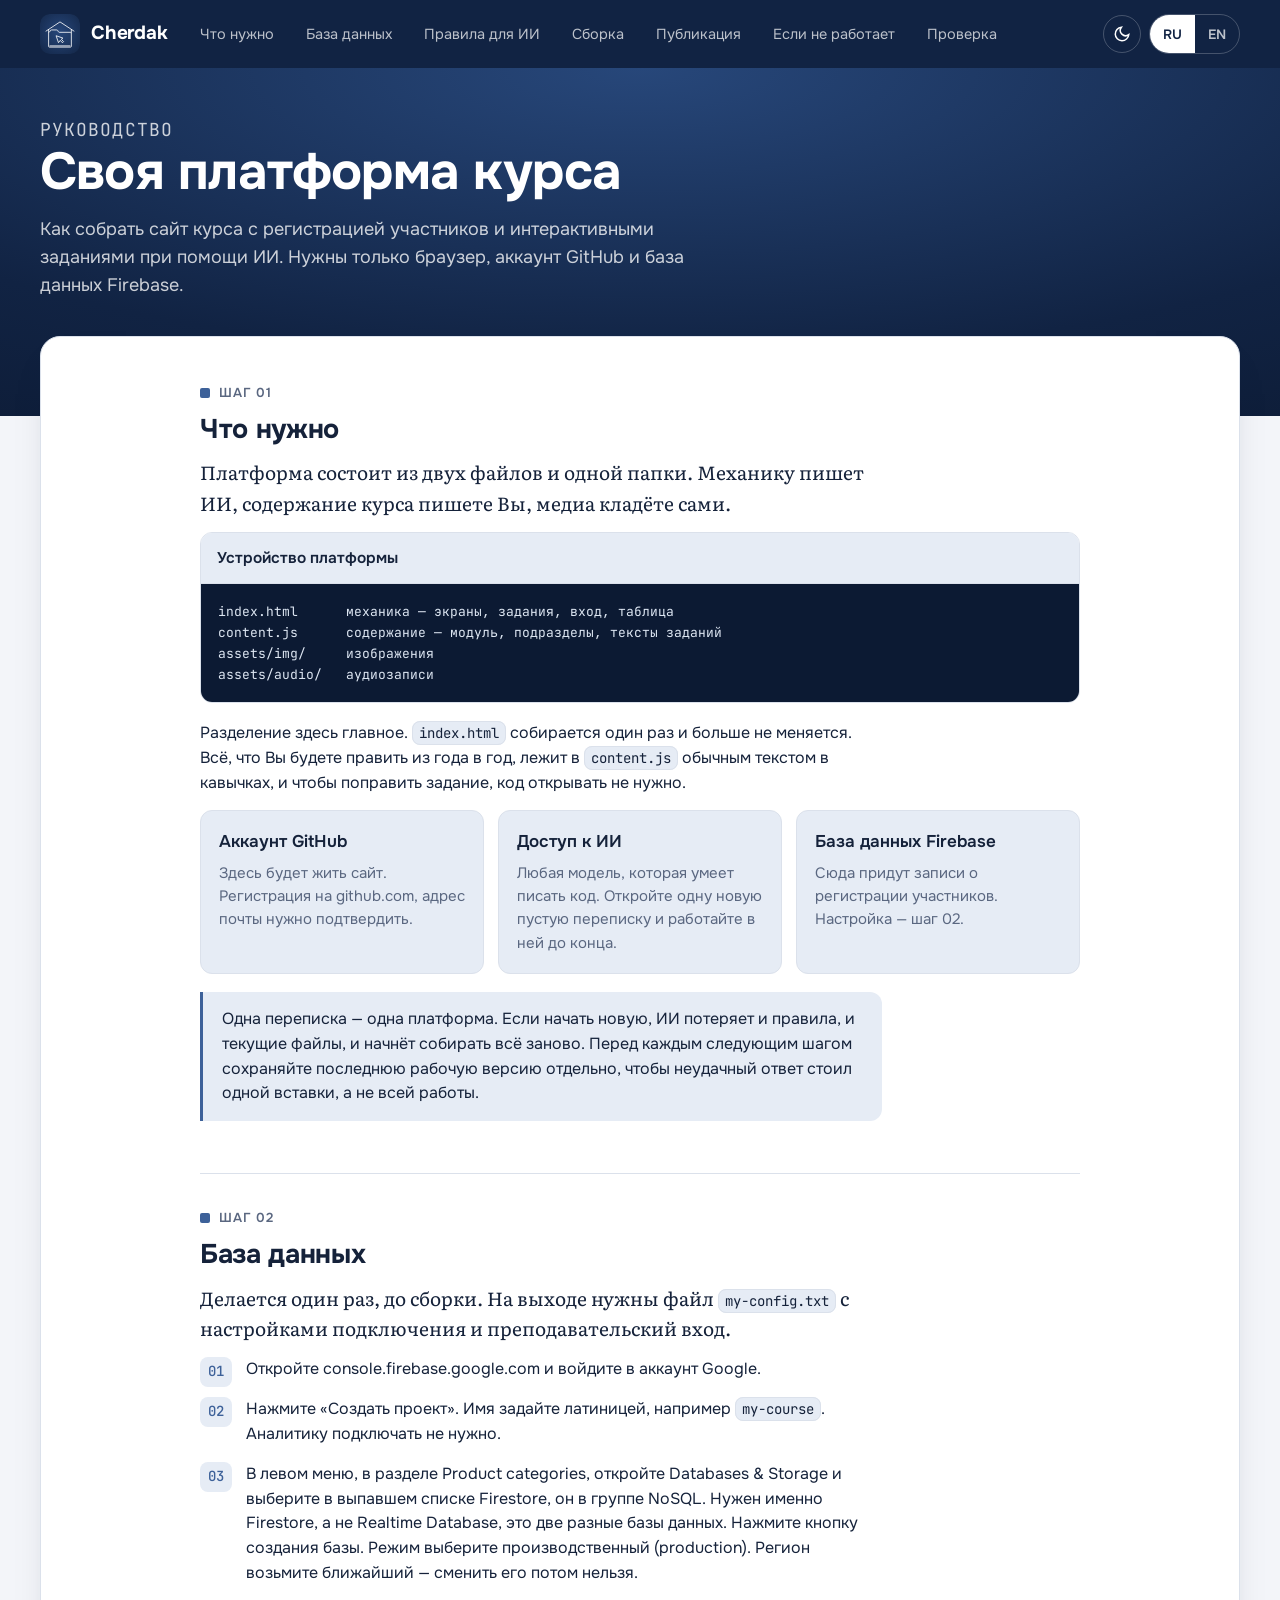
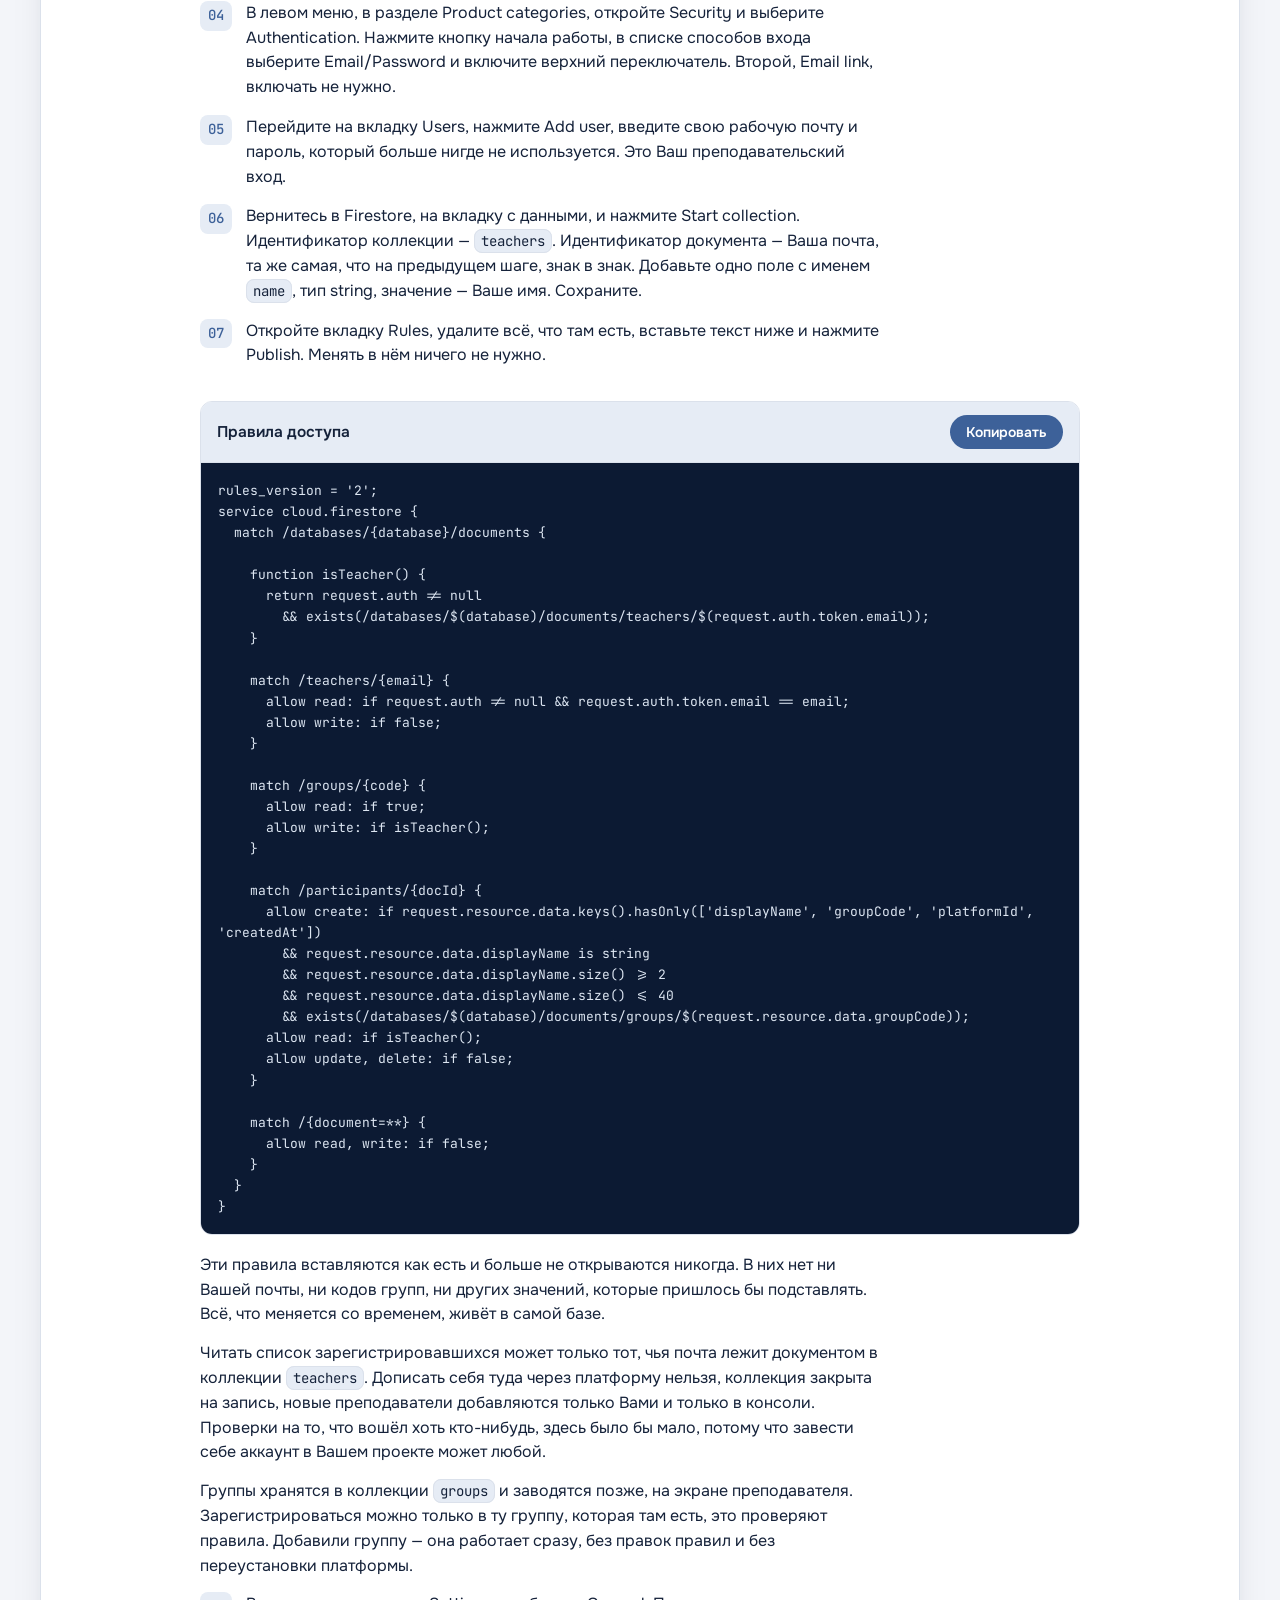
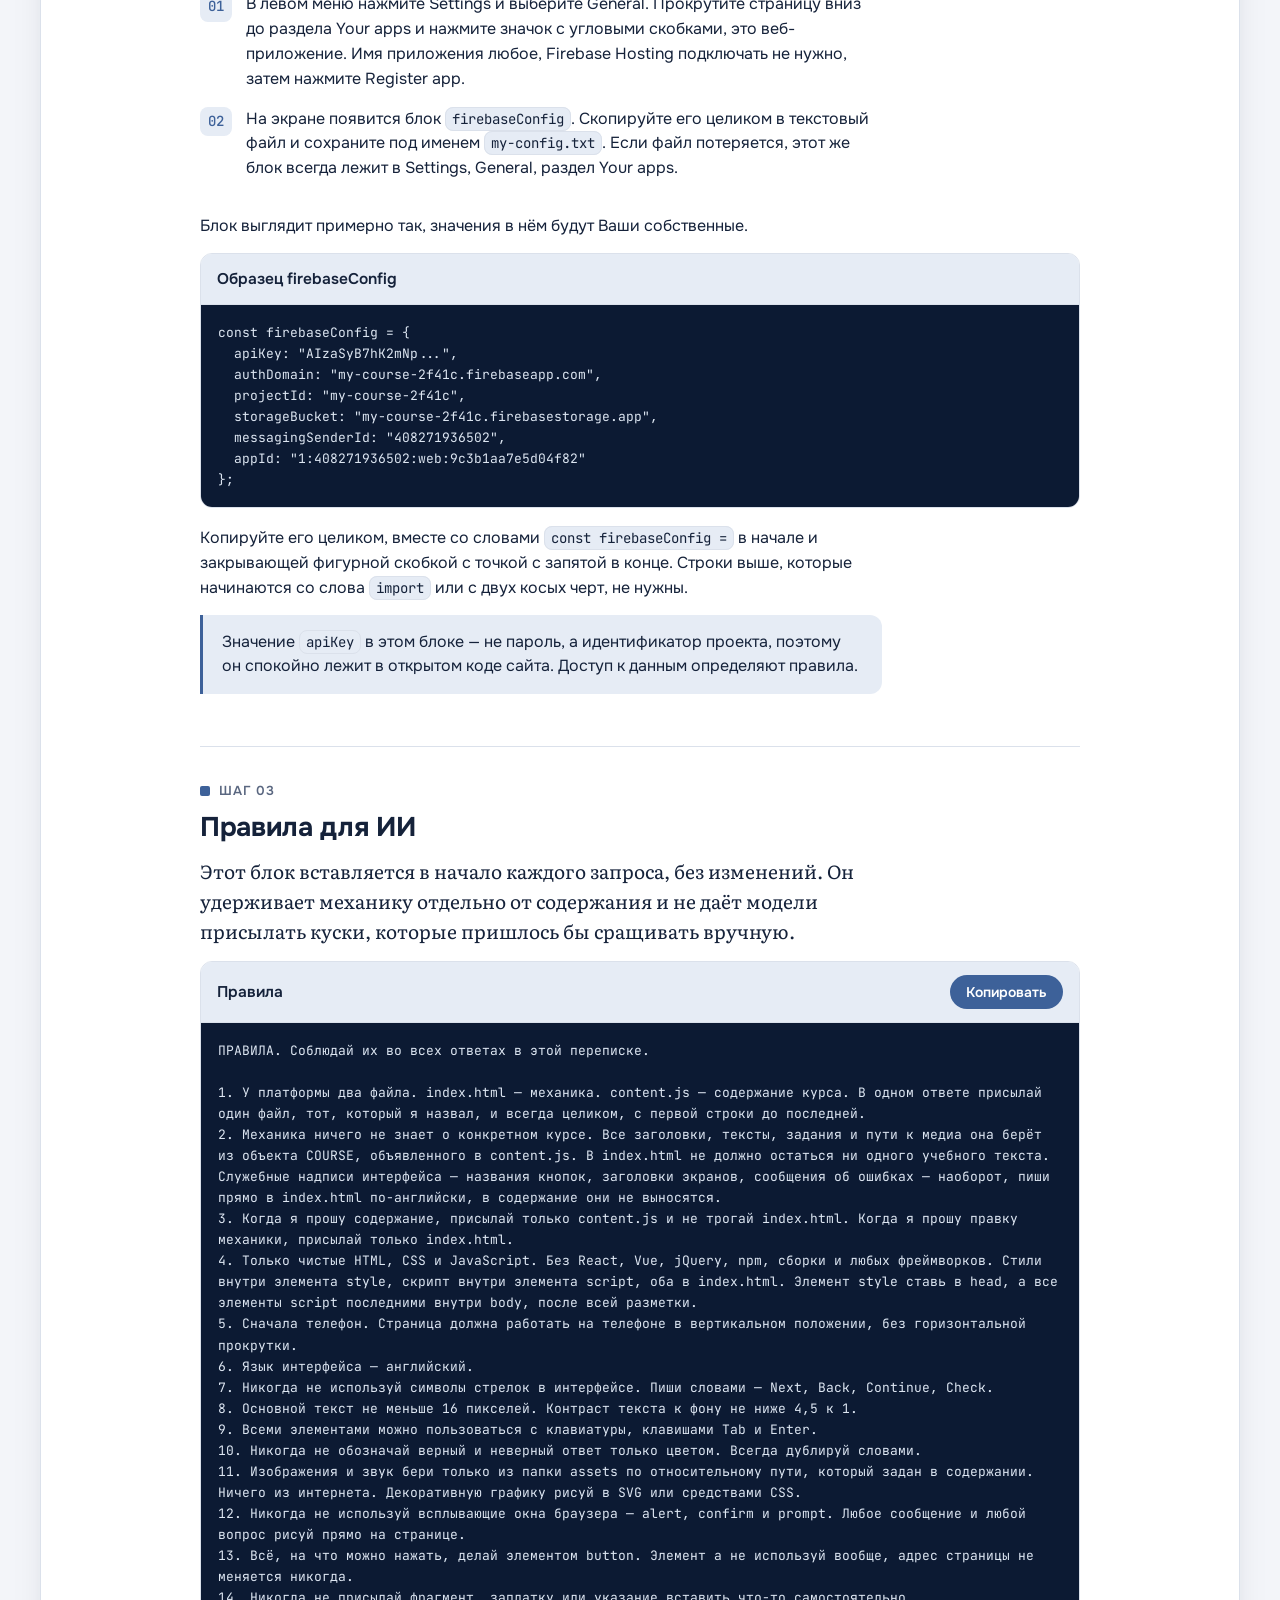
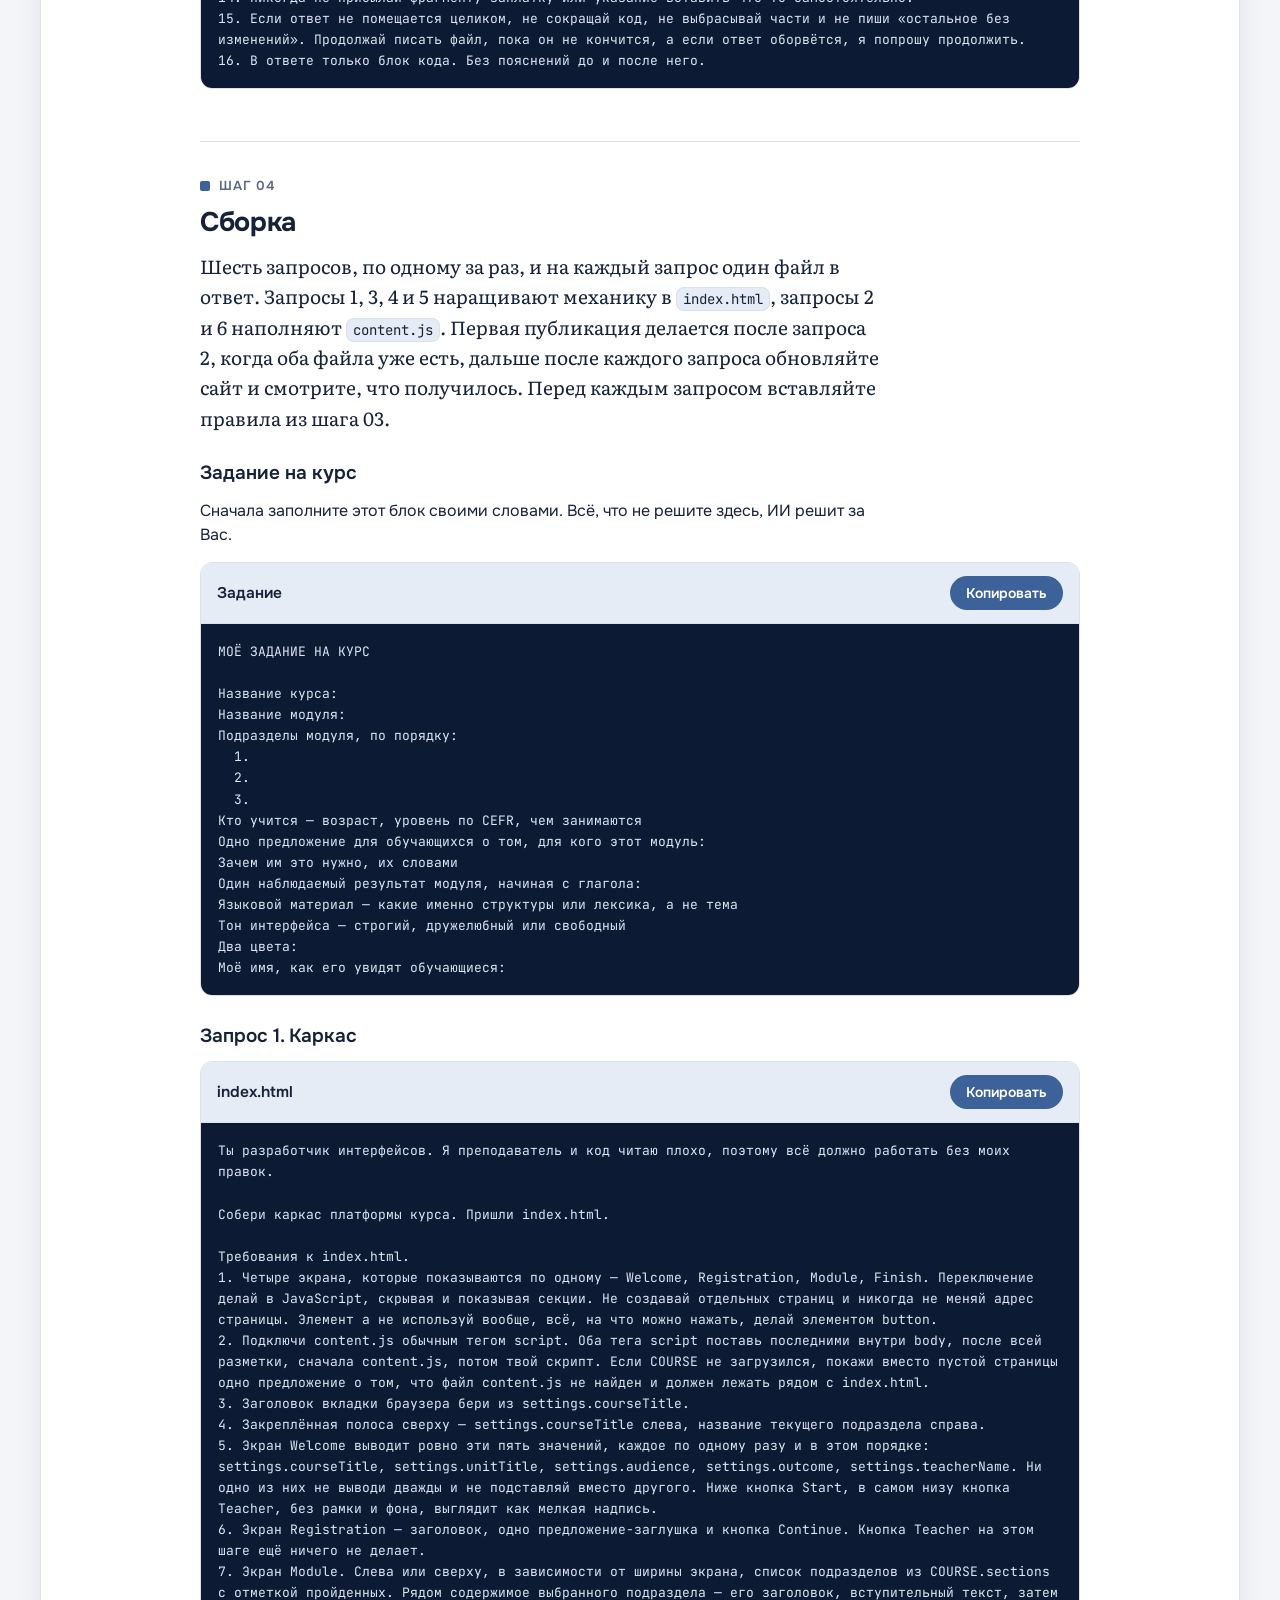
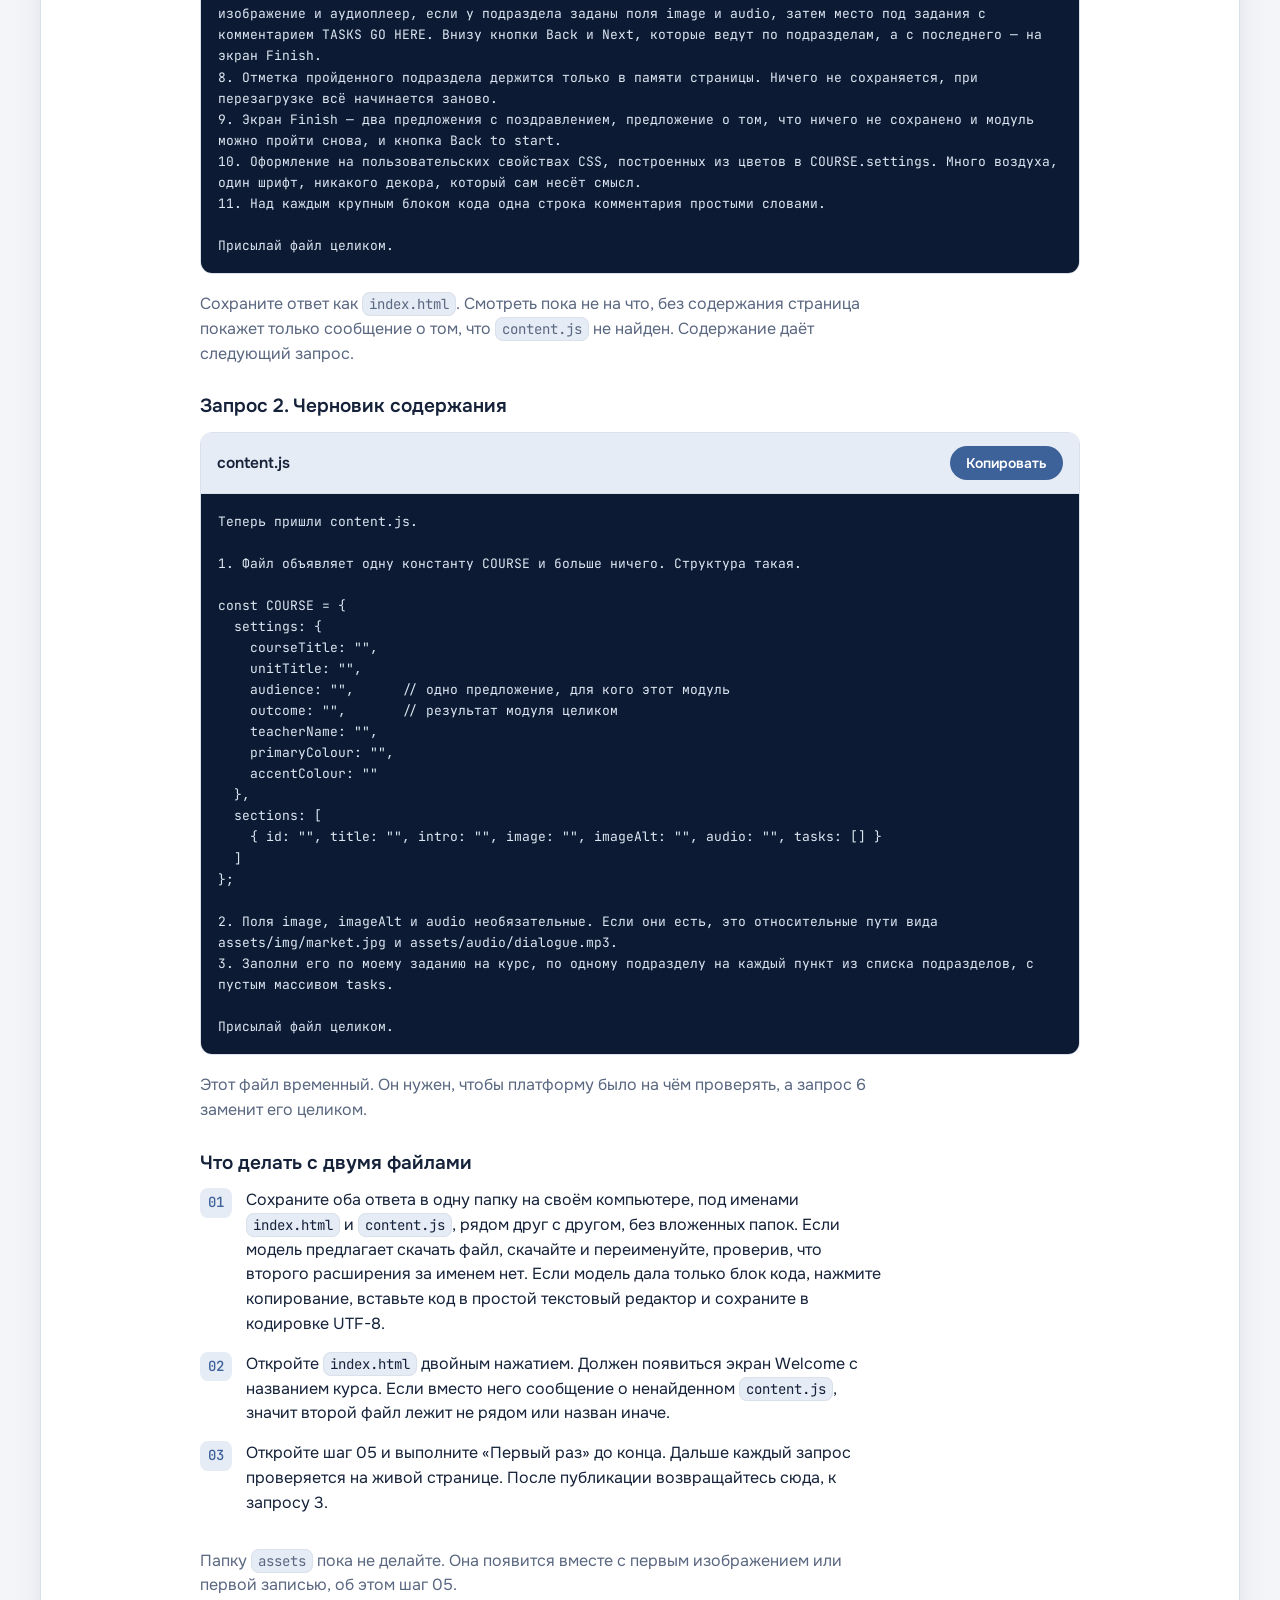
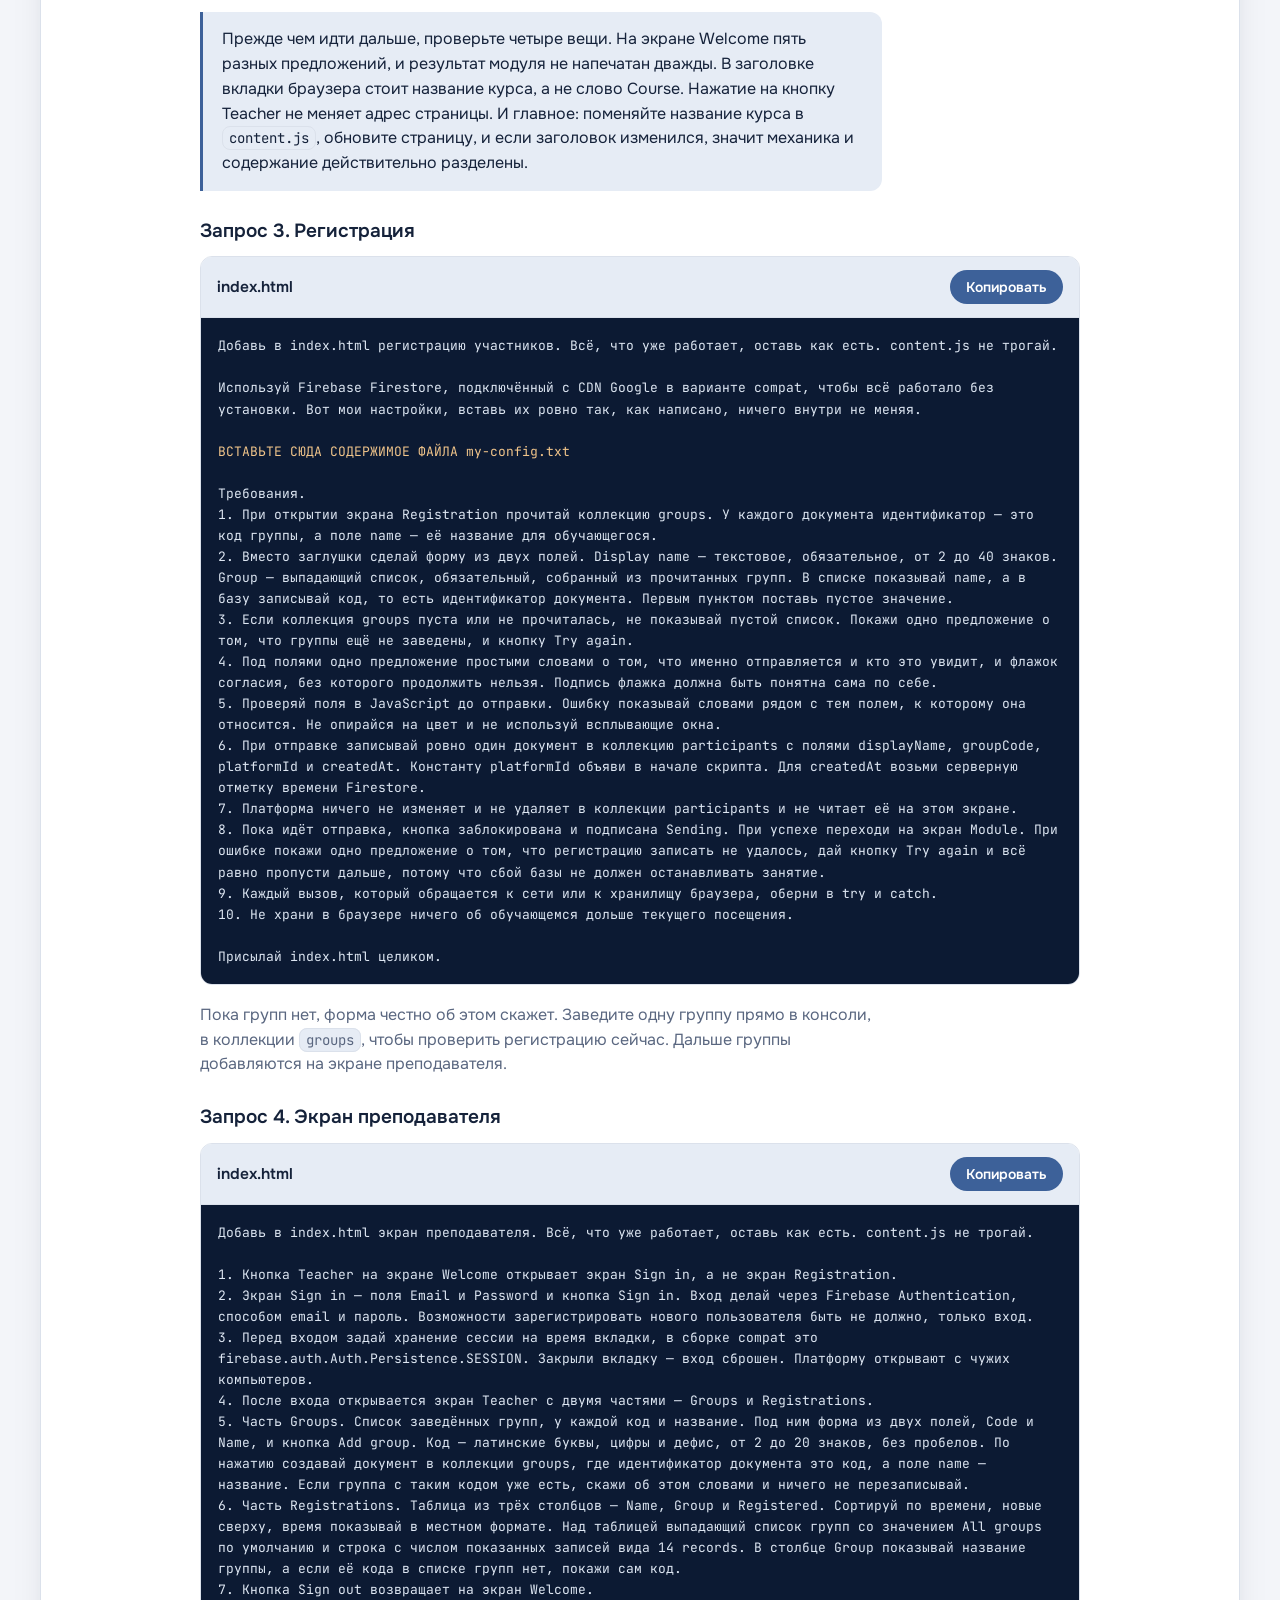
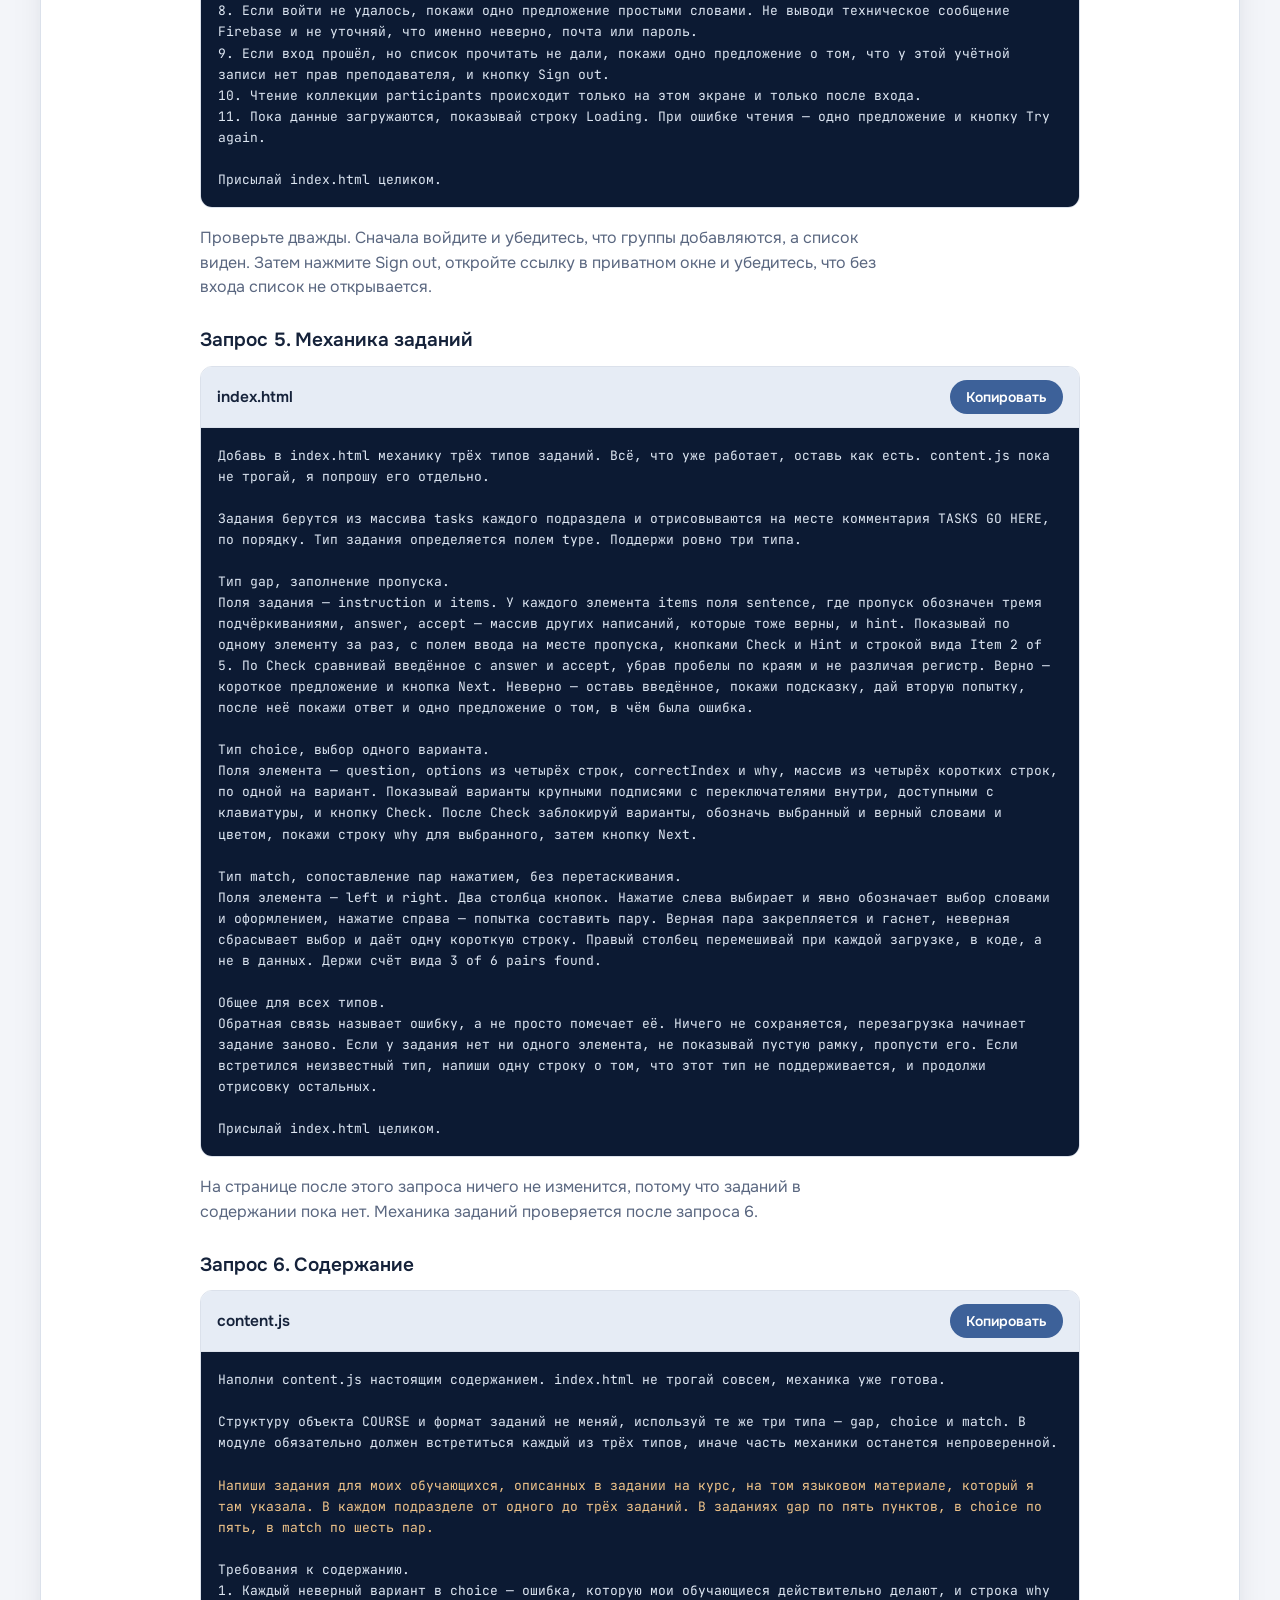
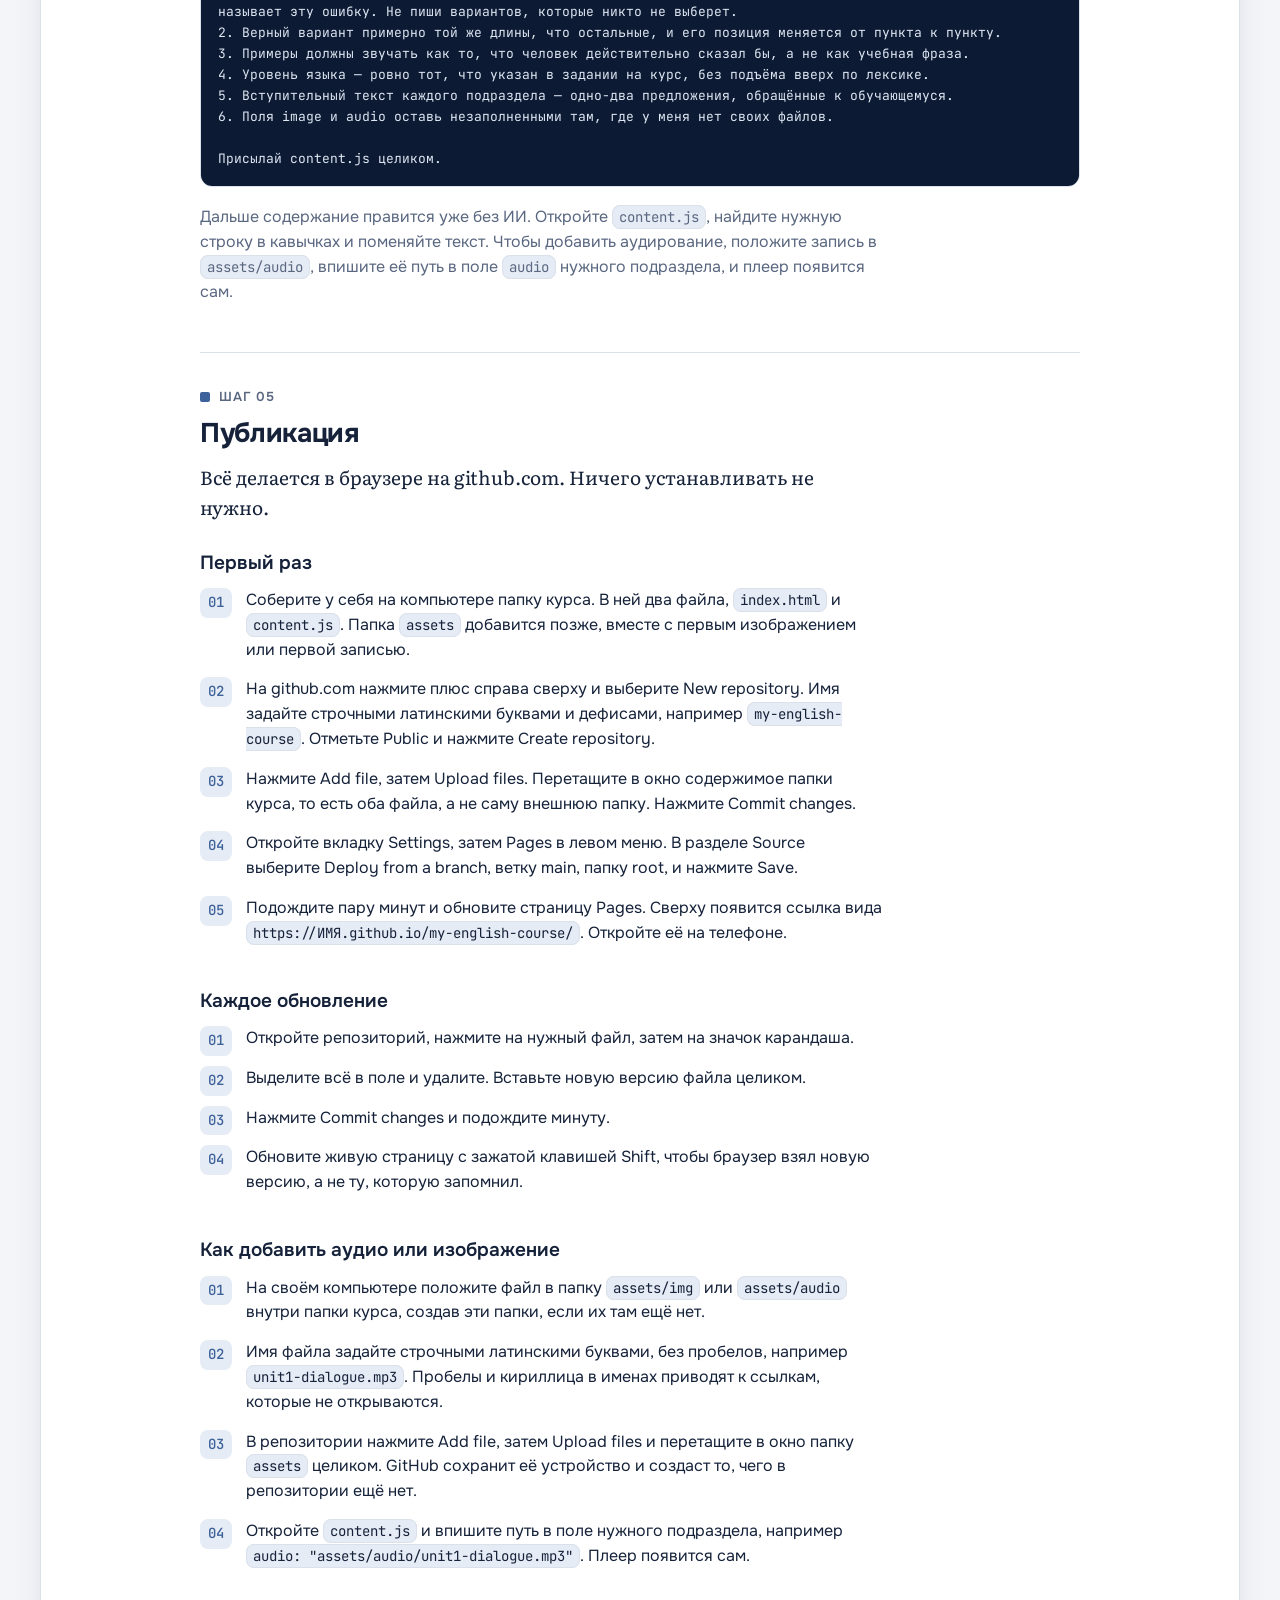
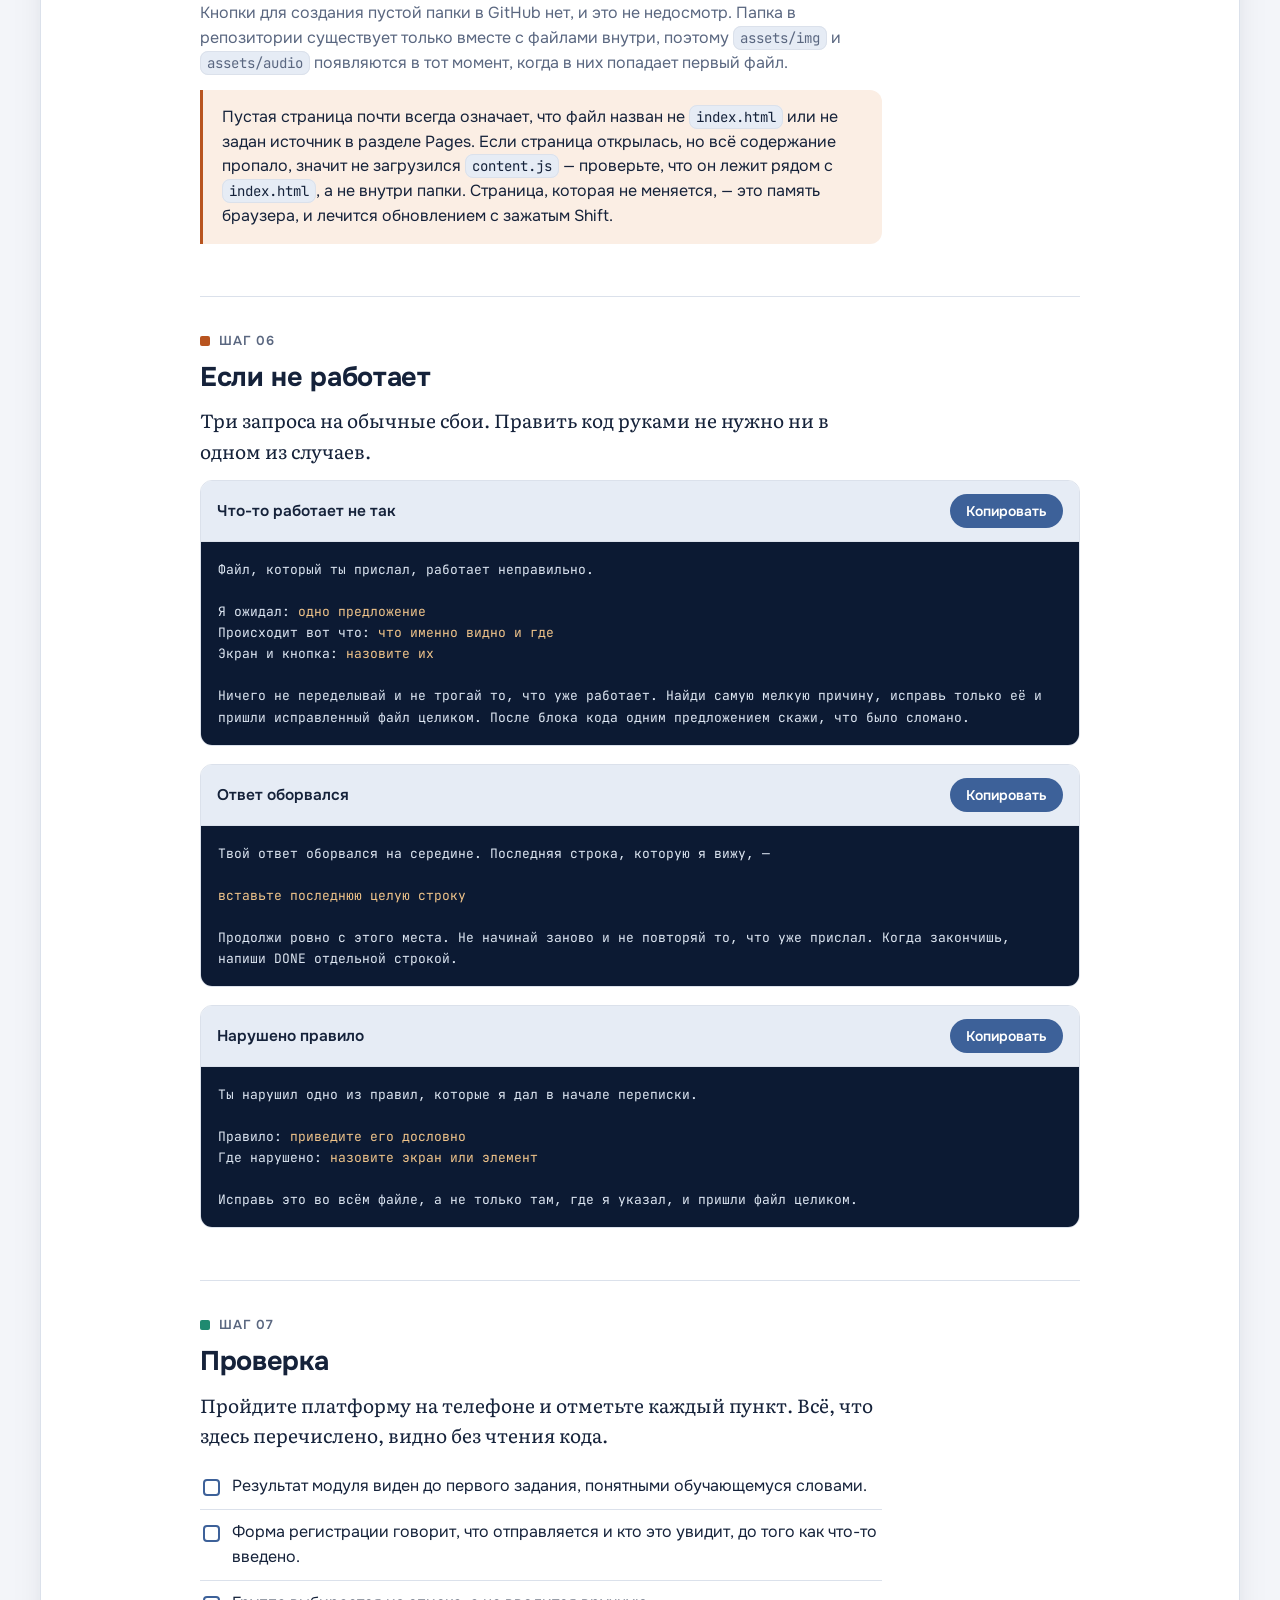
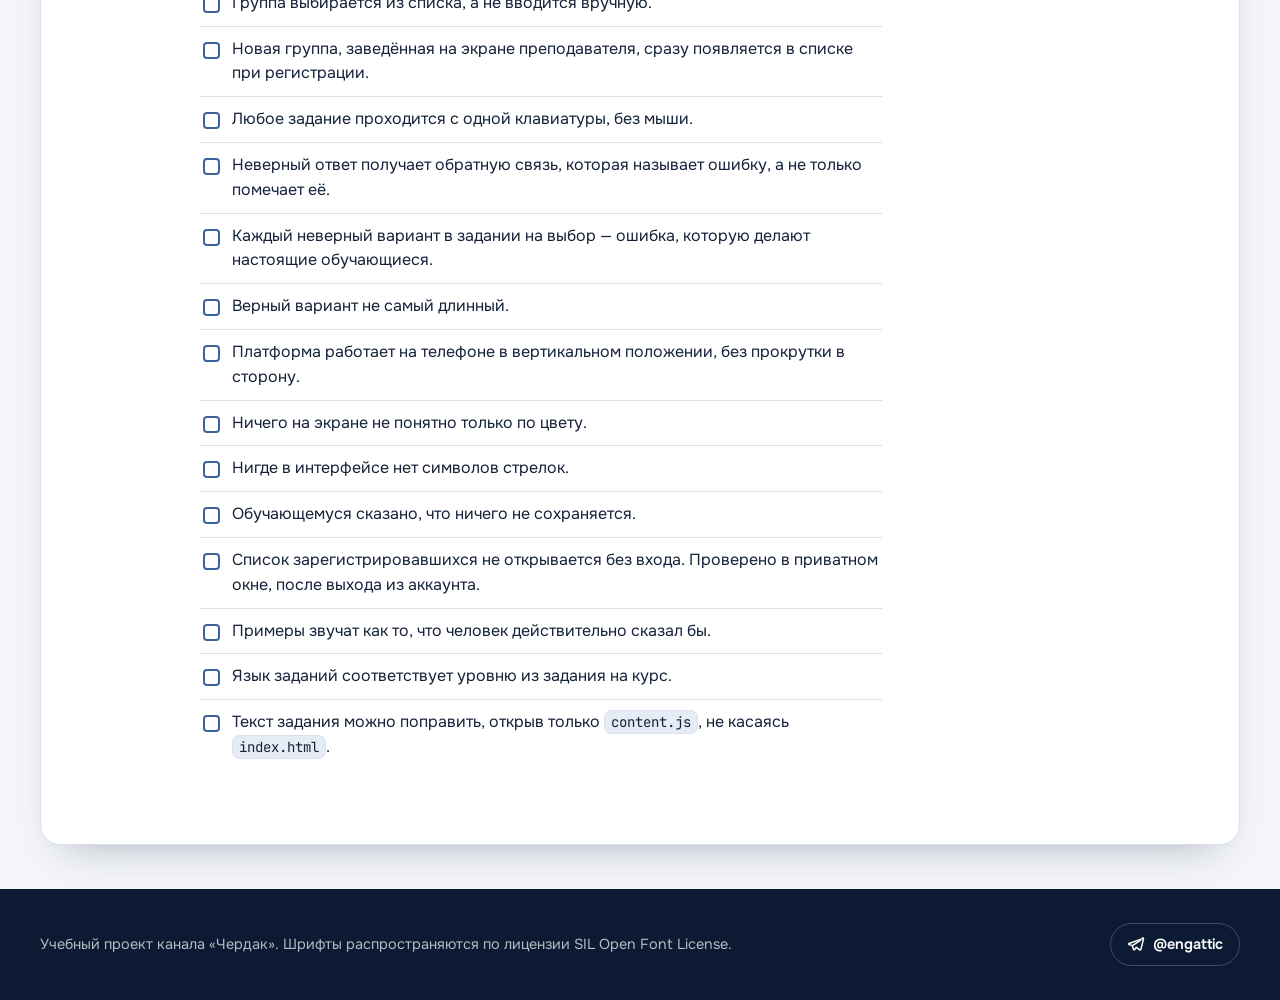
==== commit dd0737a0: "content.js" ====
--- a/index.html
+++ b/index.html
@@ -306,7 +306,7 @@
   <div data-l="ru">
     <div class="kind num"><i></i><b>Шаг 04</b></div>
     <h2>Сборка</h2>
-    <p class="lead">Пять запросов, по одному за раз. Первые четыре собирают механику в <code>index.html</code>, пятый наполняет <code>content.js</code>. Первая публикация делается сразу после запроса 1, дальше после каждого запроса обновляйте сайт и смотрите, что получилось. Перед каждым запросом вставляйте правила из шага 03.</p>
+    <p class="lead">Шесть запросов, по одному за раз, и на каждый запрос один файл в ответ. Запросы 1, 3, 4 и 5 наращивают механику в <code>index.html</code>, запросы 2 и 6 наполняют <code>content.js</code>. Первая публикация делается после запроса 2, когда оба файла уже есть, дальше после каждого запроса обновляйте сайт и смотрите, что получилось. Перед каждым запросом вставляйте правила из шага 03.</p>
 
     <h3>Задание на курс</h3>
     <p>Сначала заполните этот блок своими словами. Всё, что не решите здесь, ИИ решит за Вас.</p>
@@ -335,7 +335,7 @@
       <div class="block-head"><b>index.html</b><button class="btn btn-sm copy" type="button">Копировать</button></div>
       <pre>Ты разработчик интерфейсов. Я преподаватель и код читаю плохо, поэтому всё должно работать без моих правок.
 
-Собери каркас платформы курса. Пришли два файла, по одному в двух сообщениях подряд — сначала index.html, потом content.js с примером заполнения.
+Собери каркас платформы курса. Пришли index.html.
 
 Требования к index.html.
 1. Четыре экрана, которые показываются по одному — Welcome, Registration, Module, Finish. Переключение делай в JavaScript, скрывая и показывая секции. Не создавай отдельных страниц и никогда не меняй адрес страницы. Элемент a не используй вообще, всё, на что можно нажать, делай элементом button.
@@ -350,8 +350,16 @@
 10. Оформление на пользовательских свойствах CSS, построенных из цветов в COURSE.settings. Много воздуха, один шрифт, никакого декора, который сам несёт смысл.
 11. Над каждым крупным блоком кода одна строка комментария простыми словами.
 
-Требования к content.js.
-12. Файл объявляет одну константу COURSE и больше ничего. Структура такая.
+Присылай файл целиком.</pre>
+    </div>
+    <p class="muted">Сохраните ответ как <code>index.html</code>. Смотреть пока не на что, без содержания страница покажет только сообщение о том, что <code>content.js</code> не найден. Содержание даёт следующий запрос.</p>
+
+    <h3>Запрос 2. Черновик содержания</h3>
+    <div class="block">
+      <div class="block-head"><b>content.js</b><button class="btn btn-sm copy" type="button">Копировать</button></div>
+      <pre>Теперь пришли content.js.
+
+1. Файл объявляет одну константу COURSE и больше ничего. Структура такая.
 
 const COURSE = {
   settings: {
@@ -368,21 +376,23 @@
   ]
 };
 
-13. Поля image, imageAlt и audio необязательные. Если они есть, это относительные пути вида assets/img/market.jpg и assets/audio/dialogue.mp3.
-14. Заполни его по моему заданию на курс, по одному подразделу на каждый пункт из списка подразделов, с пустым массивом tasks.
-
-Присылай файлы целиком.</pre>
-    </div>
-    <h3>Что делать с ответом</h3>
+2. Поля image, imageAlt и audio необязательные. Если они есть, это относительные пути вида assets/img/market.jpg и assets/audio/dialogue.mp3.
+3. Заполни его по моему заданию на курс, по одному подразделу на каждый пункт из списка подразделов, с пустым массивом tasks.
+
+Присылай файл целиком.</pre>
+    </div>
+    <p class="muted">Этот файл временный. Он нужен, чтобы платформу было на чём проверять, а запрос 6 заменит его целиком.</p>
+
+    <h3>Что делать с двумя файлами</h3>
     <ol class="steps">
-      <li>Если модель предлагает скачать файл, скачайте его и переименуйте в <code>index.html</code>. Убедитесь, что имя оканчивается именно на <code>.html</code> и второго расширения за ним нет. Если модель дала только блок кода, нажмите копирование, вставьте код в простой текстовый редактор и сохраните под тем же именем в кодировке UTF-8.</li>
-      <li>Так же получите второй файл и назовите его <code>content.js</code>. Оба файла лежат в одной папке, рядом друг с другом, без вложенных папок.</li>
-      <li>Откройте шаг 05 и выполните «Первый раз» до конца. Публикуйте уже сейчас, потому что дальше каждый запрос проверяется на живой странице. После публикации возвращайтесь сюда, к запросу 2.</li>
+      <li>Сохраните оба ответа в одну папку на своём компьютере, под именами <code>index.html</code> и <code>content.js</code>, рядом друг с другом, без вложенных папок. Если модель предлагает скачать файл, скачайте и переименуйте, проверив, что второго расширения за именем нет. Если модель дала только блок кода, нажмите копирование, вставьте код в простой текстовый редактор и сохраните в кодировке UTF-8.</li>
+      <li>Откройте <code>index.html</code> двойным нажатием. Должен появиться экран Welcome с названием курса. Если вместо него сообщение о ненайденном <code>content.js</code>, значит второй файл лежит не рядом или назван иначе.</li>
+      <li>Откройте шаг 05 и выполните «Первый раз» до конца. Дальше каждый запрос проверяется на живой странице. После публикации возвращайтесь сюда, к запросу 3.</li>
     </ol>
     <p class="muted">Папку <code>assets</code> пока не делайте. Она появится вместе с первым изображением или первой записью, об этом шаг 05.</p>
     <div class="note"><p>Прежде чем идти дальше, проверьте четыре вещи. На экране Welcome пять разных предложений, и результат модуля не напечатан дважды. В заголовке вкладки браузера стоит название курса, а не слово Course. Нажатие на кнопку Teacher не меняет адрес страницы. И главное: поменяйте название курса в <code>content.js</code>, обновите страницу, и если заголовок изменился, значит механика и содержание действительно разделены.</p></div>
 
-    <h3>Запрос 2. Регистрация</h3>
+    <h3>Запрос 3. Регистрация</h3>
     <div class="block">
       <div class="block-head"><b>index.html</b><button class="btn btn-sm copy" type="button">Копировать</button></div>
       <pre>Добавь в index.html регистрацию участников. Всё, что уже работает, оставь как есть. content.js не трогай.
@@ -407,7 +417,7 @@
     </div>
     <p class="muted">Пока групп нет, форма честно об этом скажет. Заведите одну группу прямо в консоли, в коллекции <code>groups</code>, чтобы проверить регистрацию сейчас. Дальше группы добавляются на экране преподавателя.</p>
 
-    <h3>Запрос 3. Экран преподавателя</h3>
+    <h3>Запрос 4. Экран преподавателя</h3>
     <div class="block">
       <div class="block-head"><b>index.html</b><button class="btn btn-sm copy" type="button">Копировать</button></div>
       <pre>Добавь в index.html экран преподавателя. Всё, что уже работает, оставь как есть. content.js не трогай.
@@ -428,7 +438,7 @@
     </div>
     <p class="muted">Проверьте дважды. Сначала войдите и убедитесь, что группы добавляются, а список виден. Затем нажмите Sign out, откройте ссылку в приватном окне и убедитесь, что без входа список не открывается.</p>
 
-    <h3>Запрос 4. Механика заданий</h3>
+    <h3>Запрос 5. Механика заданий</h3>
     <div class="block">
       <div class="block-head"><b>index.html</b><button class="btn btn-sm copy" type="button">Копировать</button></div>
       <pre>Добавь в index.html механику трёх типов заданий. Всё, что уже работает, оставь как есть. content.js пока не трогай, я попрошу его отдельно.
@@ -447,15 +457,16 @@
 Общее для всех типов.
 Обратная связь называет ошибку, а не просто помечает её. Ничего не сохраняется, перезагрузка начинает задание заново. Если у задания нет ни одного элемента, не показывай пустую рамку, пропусти его. Если встретился неизвестный тип, напиши одну строку о том, что этот тип не поддерживается, и продолжи отрисовку остальных.
 
-В конце добавь в content.js по одному показательному заданию каждого типа, чтобы механику можно было проверить, и пришли оба файла, index.html первым.</pre>
-    </div>
-
-    <h3>Запрос 5. Содержание</h3>
+Присылай index.html целиком.</pre>
+    </div>
+    <p class="muted">На странице после этого запроса ничего не изменится, потому что заданий в содержании пока нет. Механика заданий проверяется после запроса 6.</p>
+
+    <h3>Запрос 6. Содержание</h3>
     <div class="block">
       <div class="block-head"><b>content.js</b><button class="btn btn-sm copy" type="button">Копировать</button></div>
       <pre>Наполни content.js настоящим содержанием. index.html не трогай совсем, механика уже готова.
 
-Структуру объекта COURSE и формат заданий не меняй, используй те же три типа — gap, choice и match.
+Структуру объекта COURSE и формат заданий не меняй, используй те же три типа — gap, choice и match. В модуле обязательно должен встретиться каждый из трёх типов, иначе часть механики останется непроверенной.
 
 <span class="fill">Напиши задания для моих обучающихся, описанных в задании на курс, на том языковом материале, который я там указала. В каждом подразделе от одного до трёх заданий. В заданиях gap по пять пунктов, в choice по пять, в match по шесть пар.</span>
 
@@ -474,7 +485,7 @@
   <div data-l="en">
     <div class="kind num"><i></i><b>Step 04</b></div>
     <h2>Building</h2>
-    <p class="lead">Five requests, one at a time. The first four build the mechanics in <code>index.html</code>, the fifth fills <code>content.js</code>. The first publication happens right after request 1, and from then on you reload the site and look at the result after each one. Paste the rules from step 03 before every request.</p>
+    <p class="lead">Six requests, one at a time, and one file in answer to each. Requests 1, 3, 4 and 5 build the mechanics in <code>index.html</code>, requests 2 and 6 fill <code>content.js</code>. The first publication happens after request 2, once both files exist, and from then on you reload the site and look at the result after each one. Paste the rules from step 03 before every request.</p>
 
     <h3>Course brief</h3>
     <p>Fill this in first, in your own words. Everything you do not decide here, the AI will decide for you.</p>
@@ -503,7 +514,7 @@
       <div class="block-head"><b>index.html</b><button class="btn btn-sm copy" type="button">Copy</button></div>
       <pre>You are a front-end developer. I am a teacher and I read code poorly, so everything must work without edits from me.
 
-Build the shell of a course platform. Send two files, one per message, one after the other, index.html first and then content.js filled in as an example.
+Build the shell of a course platform. Send index.html.
 
 Requirements for index.html.
 1. Four screens shown one at a time, Welcome, Registration, Module and Finish. Switch them in JavaScript by hiding and showing sections. Do not create separate pages and never change the page address. Never use an a element at all, and make everything clickable a button element.
@@ -518,8 +529,16 @@
 10. Style it with CSS custom properties built from the colours in COURSE.settings. Generous white space, one typeface, no decoration that carries meaning on its own.
 11. Above each major block of code, one line of comment in plain words.
 
-Requirements for content.js.
-12. The file declares one constant, COURSE, and nothing else. The shape is this.
+Send the file in full.</pre>
+    </div>
+    <p class="muted">Save the answer as <code>index.html</code>. There is nothing to look at yet, because with no content the page shows only the message that <code>content.js</code> was not found. The content comes from the next request.</p>
+
+    <h3>Request 2. A draft of the content</h3>
+    <div class="block">
+      <div class="block-head"><b>content.js</b><button class="btn btn-sm copy" type="button">Copy</button></div>
+      <pre>Now send content.js.
+
+1. The file declares one constant, COURSE, and nothing else. The shape is this.
 
 const COURSE = {
   settings: {
@@ -536,21 +555,23 @@
   ]
 };
 
-13. The image, imageAlt and audio fields are optional. When present they are relative paths of the form assets/img/market.jpg and assets/audio/dialogue.mp3.
-14. Fill it in from my course brief, one section per entry in my list of sections, with an empty tasks array.
-
-Send both files in full.</pre>
-    </div>
-    <h3>What to do with the answer</h3>
+2. The image, imageAlt and audio fields are optional. When present they are relative paths of the form assets/img/market.jpg and assets/audio/dialogue.mp3.
+3. Fill it in from my course brief, one section per entry in my list of sections, with an empty tasks array.
+
+Send the file in full.</pre>
+    </div>
+    <p class="muted">This file is temporary. It exists so that there is something to check the platform against, and request 6 replaces it in full.</p>
+
+    <h3>What to do with the two files</h3>
     <ol class="steps">
-      <li>If the model offers the file for download, download it and rename it <code>index.html</code>. Make sure the name ends in <code>.html</code> and that no second extension follows it. If the model gave only a code block, copy it, paste it into a plain-text editor and save it under the same name in UTF-8.</li>
-      <li>Get the second file the same way and name it <code>content.js</code>. Both files sit in one folder, next to each other, with no folders inside.</li>
-      <li>Open step 05 and work through "The first time" to the end. Publish now, because from here on every request is checked on the live page. Once it is published, come back here, to request 2.</li>
+      <li>Save both answers into one folder on your computer, as <code>index.html</code> and <code>content.js</code>, next to each other, with no folders inside. If the model offers a file for download, download it and rename it, checking that no second extension follows the name. If the model gave only a code block, copy it, paste it into a plain-text editor and save it in UTF-8.</li>
+      <li>Open <code>index.html</code> with a double click. The Welcome screen should appear, with the course title on it. If you get the message about content.js instead, the second file is not next to it or is named differently.</li>
+      <li>Open step 05 and work through "The first time" to the end. From here on every request is checked on the live page. Once it is published, come back here, to request 3.</li>
     </ol>
     <p class="muted">Leave the <code>assets</code> folder alone for now. It appears together with the first image or the first recording, which step 05 covers.</p>
     <div class="note"><p>Before going on, check four things. The Welcome screen shows five different sentences, and the unit outcome is not printed twice. The browser tab's title is the course title rather than the word Course. Clicking the Teacher button does not change the page address. And above all, change the course title in <code>content.js</code>, reload the page, and if the heading changed, the mechanics and the content really are apart.</p></div>
 
-    <h3>Request 2. Registration</h3>
+    <h3>Request 3. Registration</h3>
     <div class="block">
       <div class="block-head"><b>index.html</b><button class="btn btn-sm copy" type="button">Copy</button></div>
       <pre>Add participant registration to index.html. Keep everything that already works. Leave content.js alone.
@@ -575,7 +596,7 @@
     </div>
     <p class="muted">While there are no groups the form says so. Create one group in the console, in the <code>groups</code> collection, so that you can test registration now. After this, groups are added on the teacher screen.</p>
 
-    <h3>Request 3. The teacher screen</h3>
+    <h3>Request 4. The teacher screen</h3>
     <div class="block">
       <div class="block-head"><b>index.html</b><button class="btn btn-sm copy" type="button">Copy</button></div>
       <pre>Add a teacher screen to index.html. Keep everything that already works. Leave content.js alone.
@@ -596,7 +617,7 @@
     </div>
     <p class="muted">Check it twice. First sign in and make sure groups can be added and the list appears. Then click Sign out, open the link in a private window and make sure the list cannot be reached without signing in.</p>
 
-    <h3>Request 4. The task mechanics</h3>
+    <h3>Request 5. The task mechanics</h3>
     <div class="block">
       <div class="block-head"><b>index.html</b><button class="btn btn-sm copy" type="button">Copy</button></div>
       <pre>Add the mechanics of three task types to index.html. Keep everything that already works. Leave content.js for now, I will ask for it separately.
@@ -615,15 +636,16 @@
 Common to all three.
 Feedback names the error rather than merely marking it. Nothing is saved, and a reload starts the task again. If a task has no items, skip it rather than drawing an empty frame. If an unknown type appears, write one line saying that type is not supported and carry on drawing the rest.
 
-At the end, add one example task of each type to content.js so that the mechanics can be tested, and send both files, index.html first.</pre>
-    </div>
-
-    <h3>Request 5. The content</h3>
+Send index.html in full.</pre>
+    </div>
+    <p class="muted">Nothing on the page changes after this request, because the content holds no tasks yet. The task mechanics are checked after request 6.</p>
+
+    <h3>Request 6. The content</h3>
     <div class="block">
       <div class="block-head"><b>content.js</b><button class="btn btn-sm copy" type="button">Copy</button></div>
       <pre>Fill content.js with the real content. Do not touch index.html at all, the mechanics are finished.
 
-Keep the shape of the COURSE object and the task format exactly as they are, and use the same three types, gap, choice and match.
+Keep the shape of the COURSE object and the task format exactly as they are, and use the same three types, gap, choice and match. Each of the three types must appear somewhere in the unit, otherwise part of the mechanics stays untested.
 
 <span class="fill">Write the tasks for my learners, described in my course brief, on the language focus I named there. One to three tasks in each section. Five items in each gap task, five in each choice task, six pairs in each match task.</span>
 
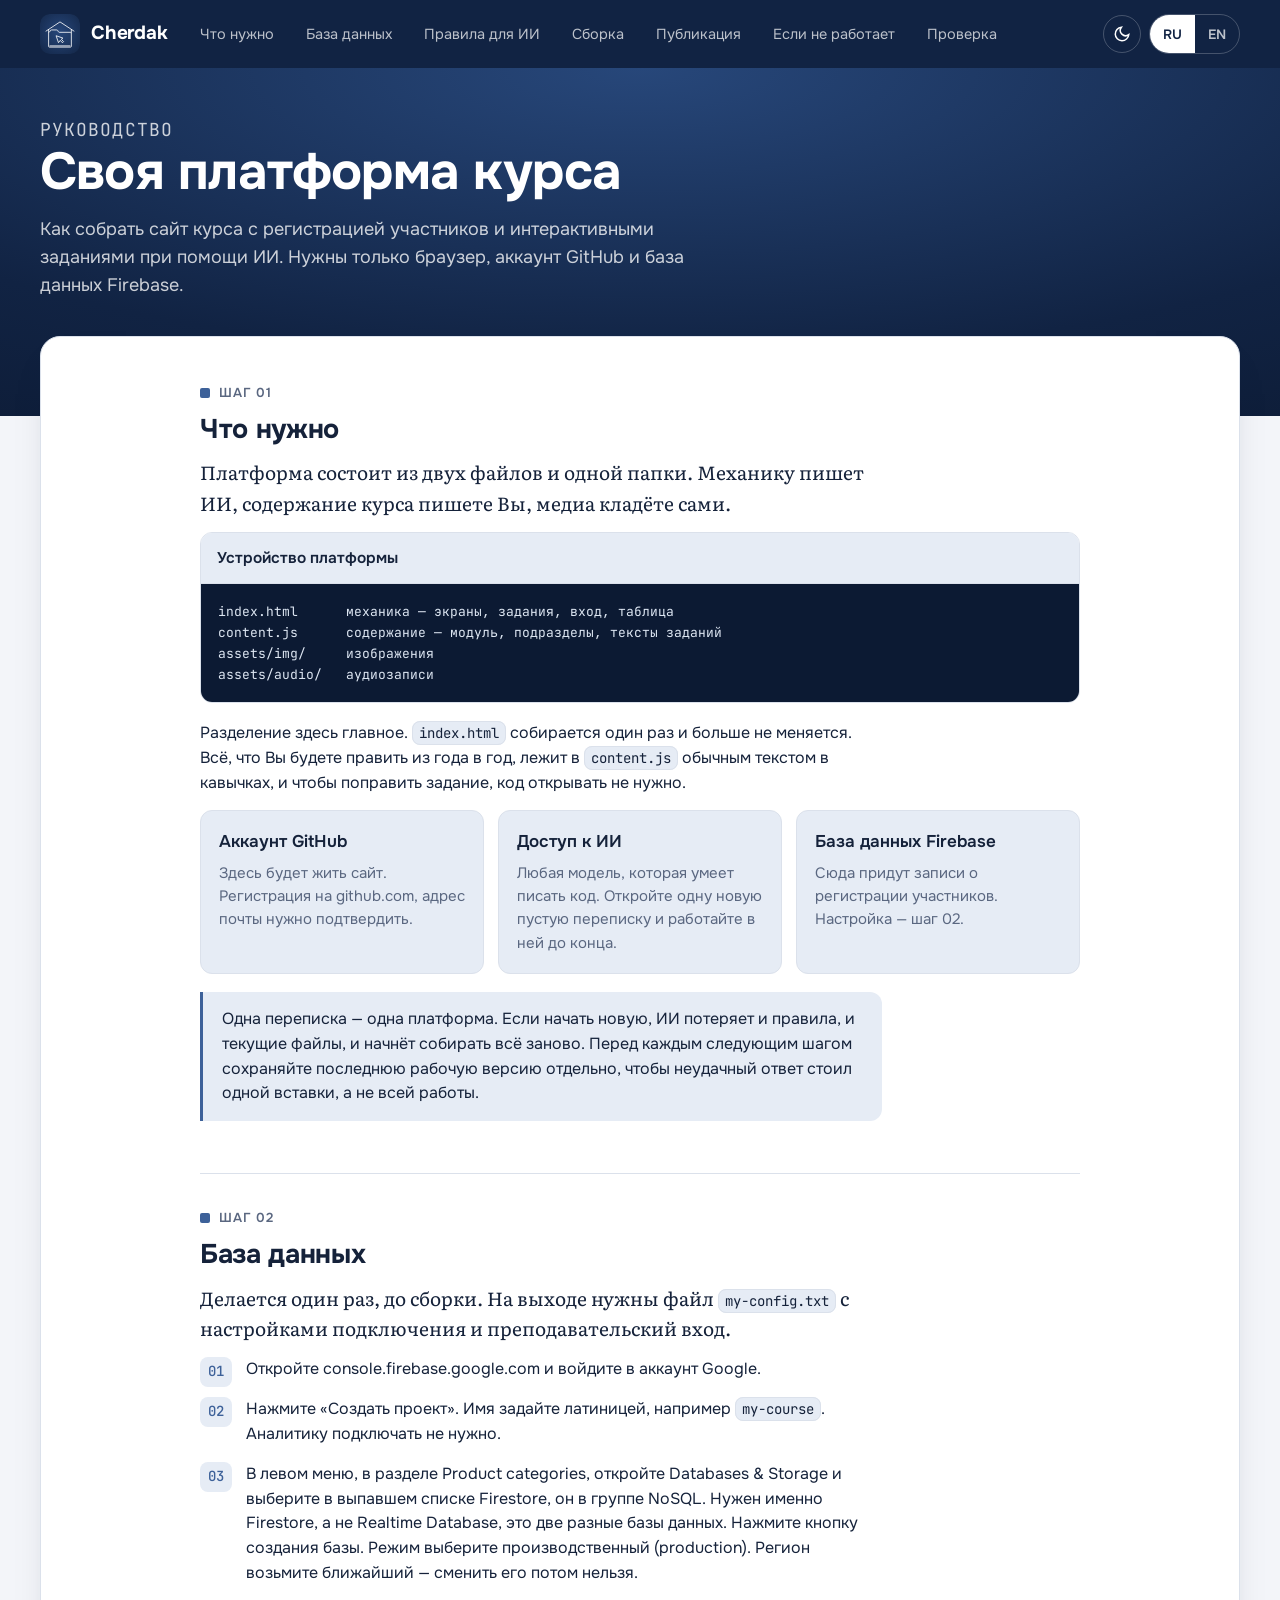
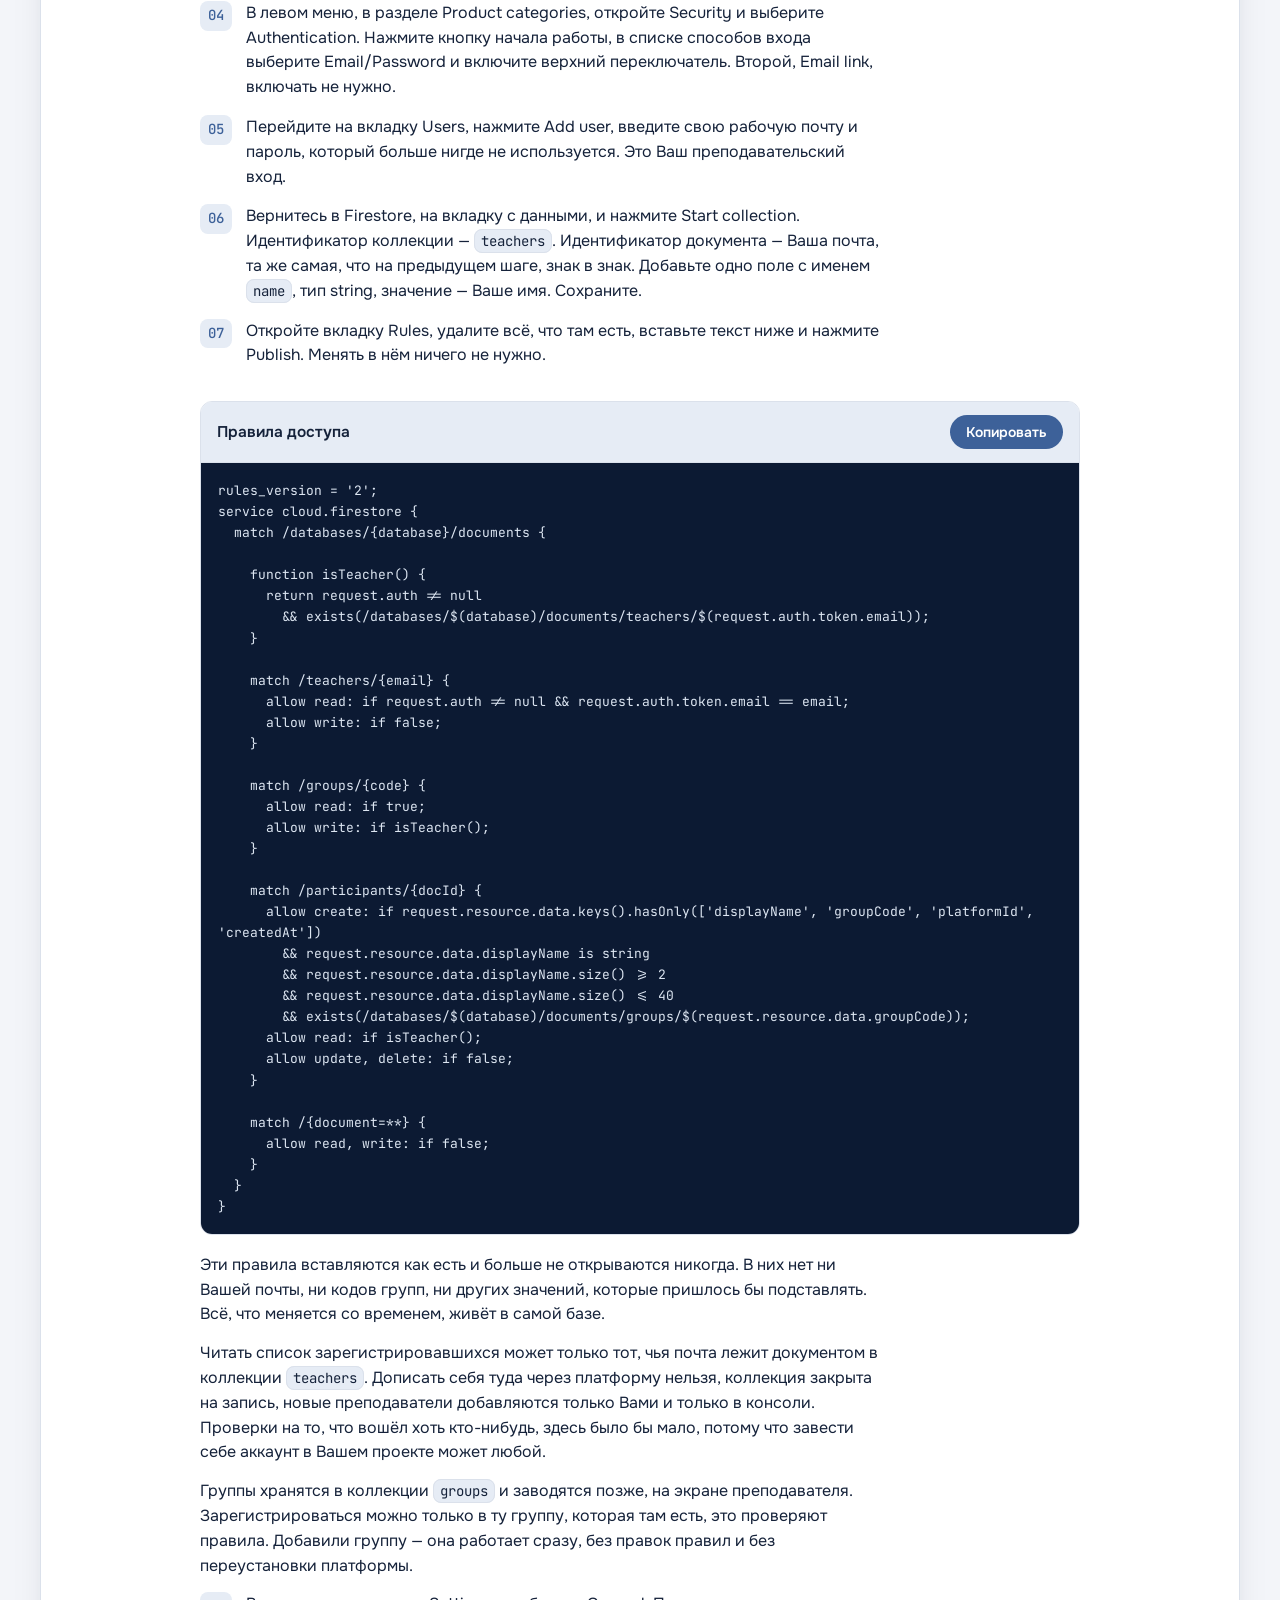
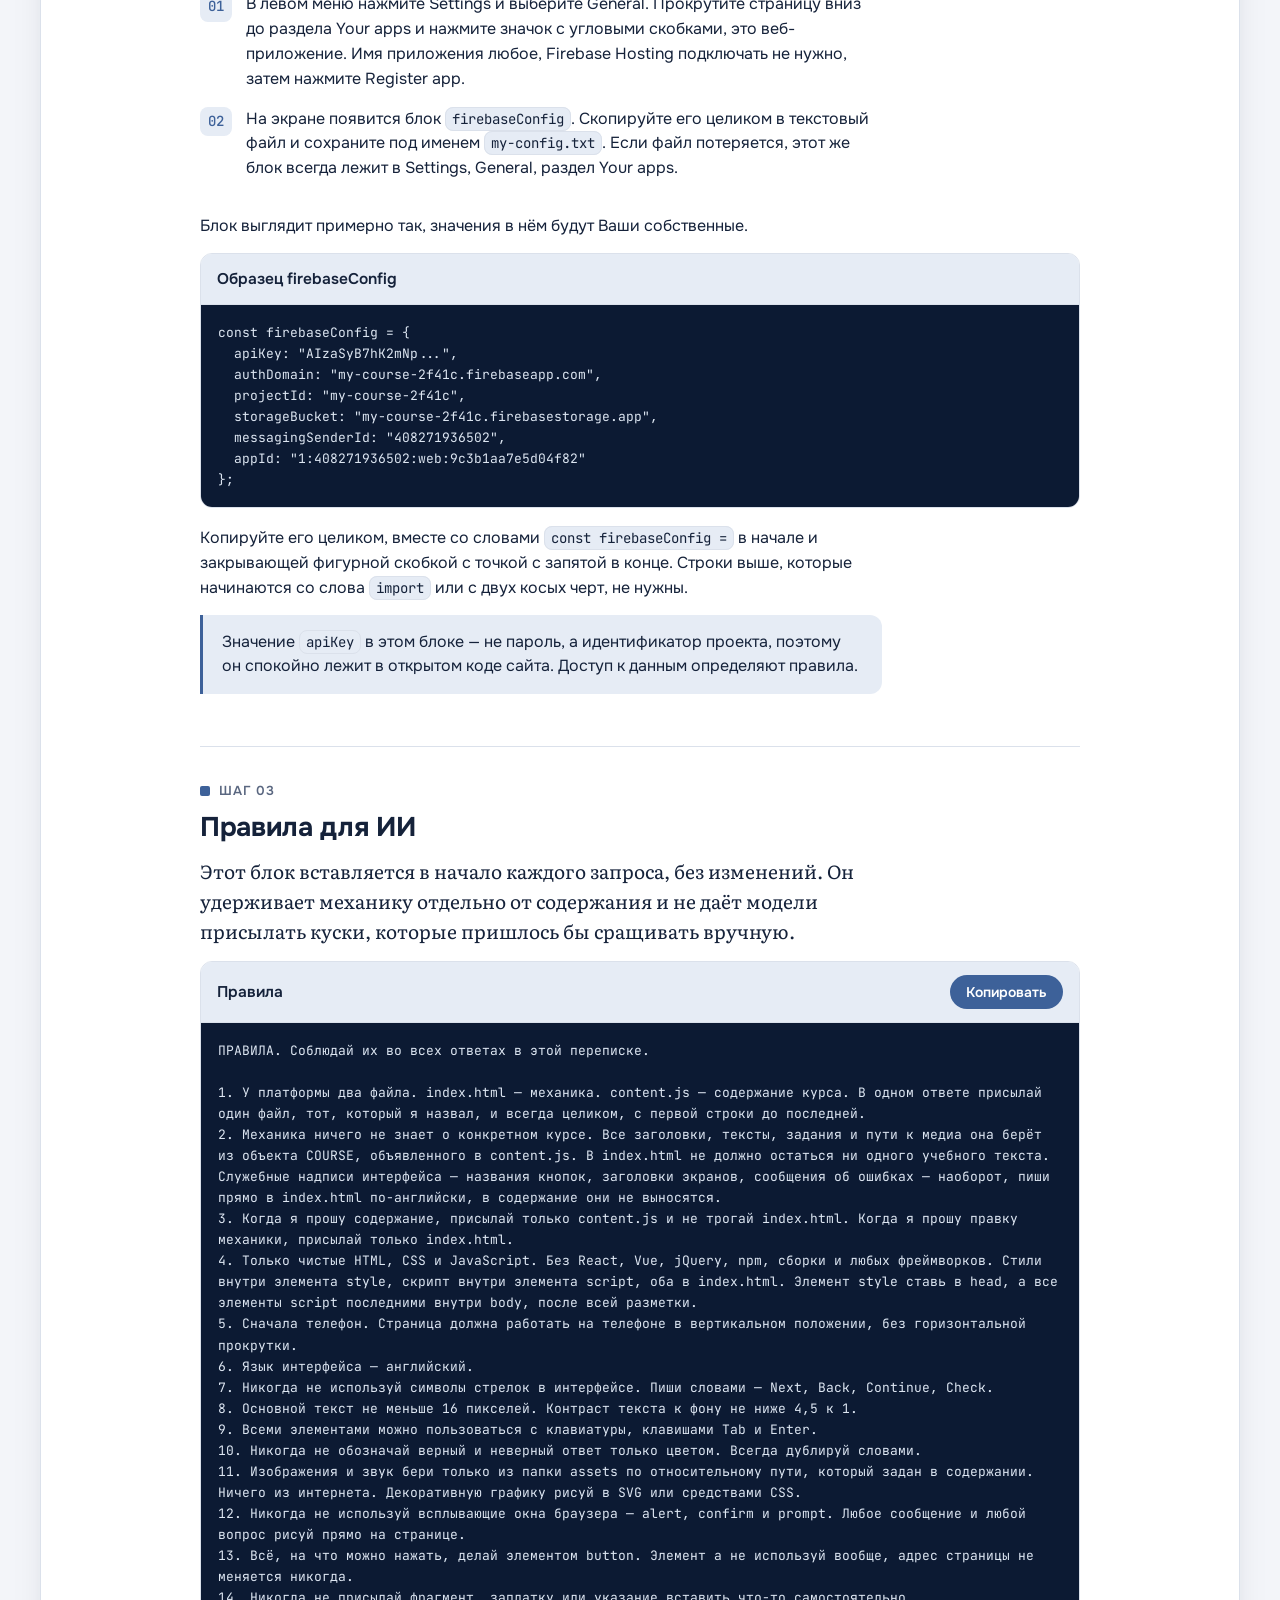
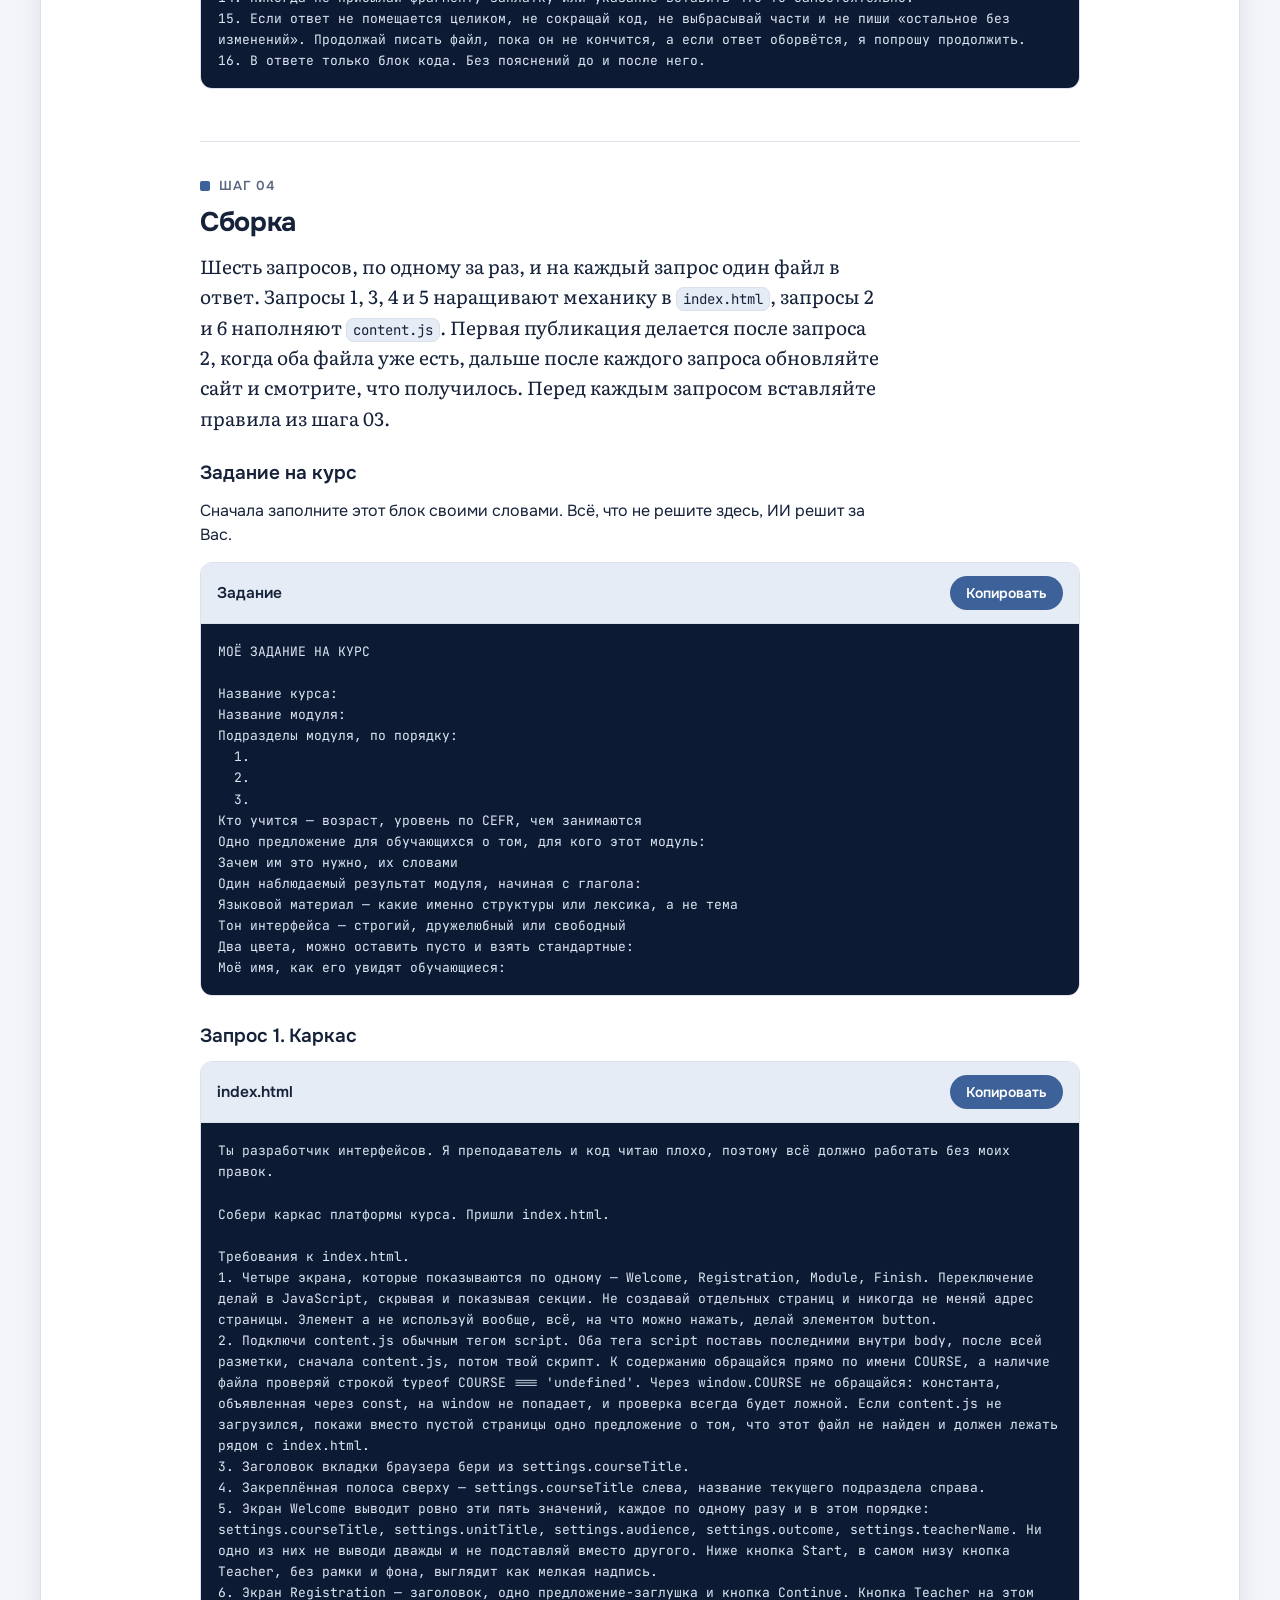
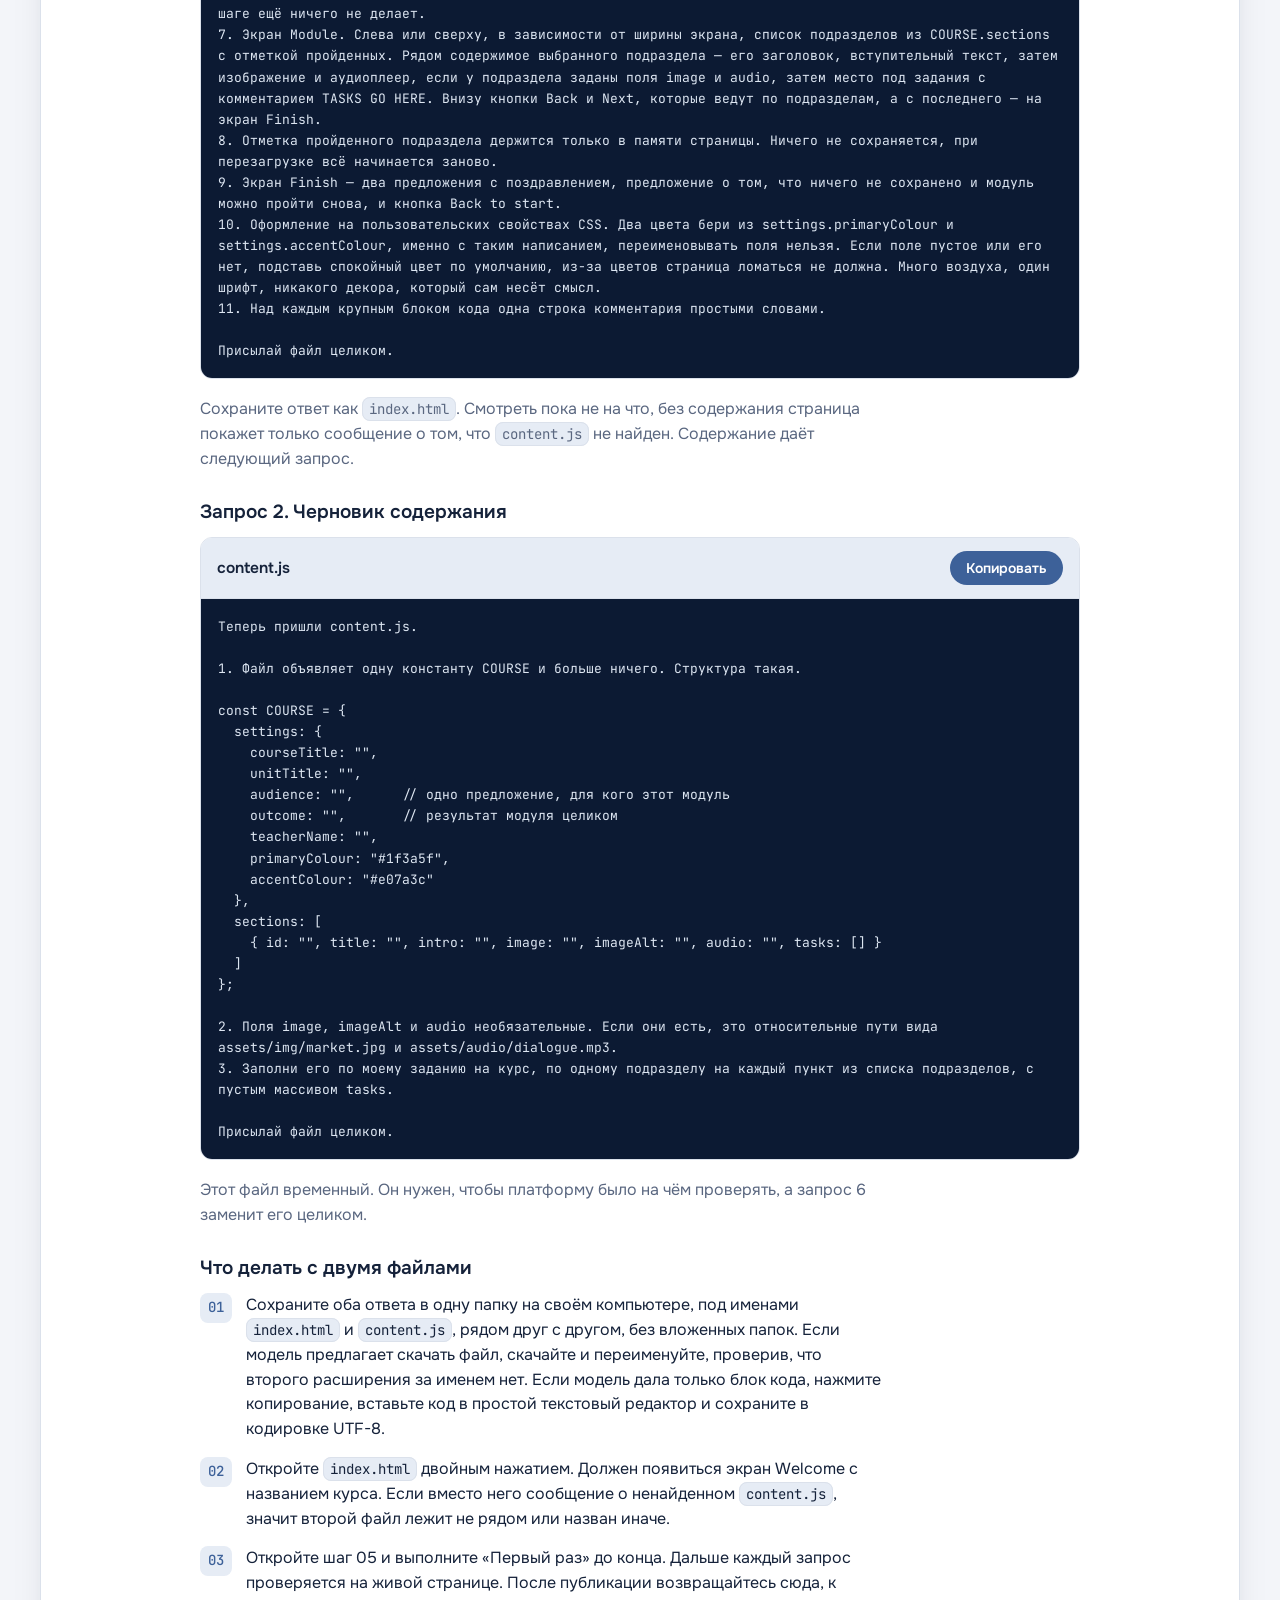
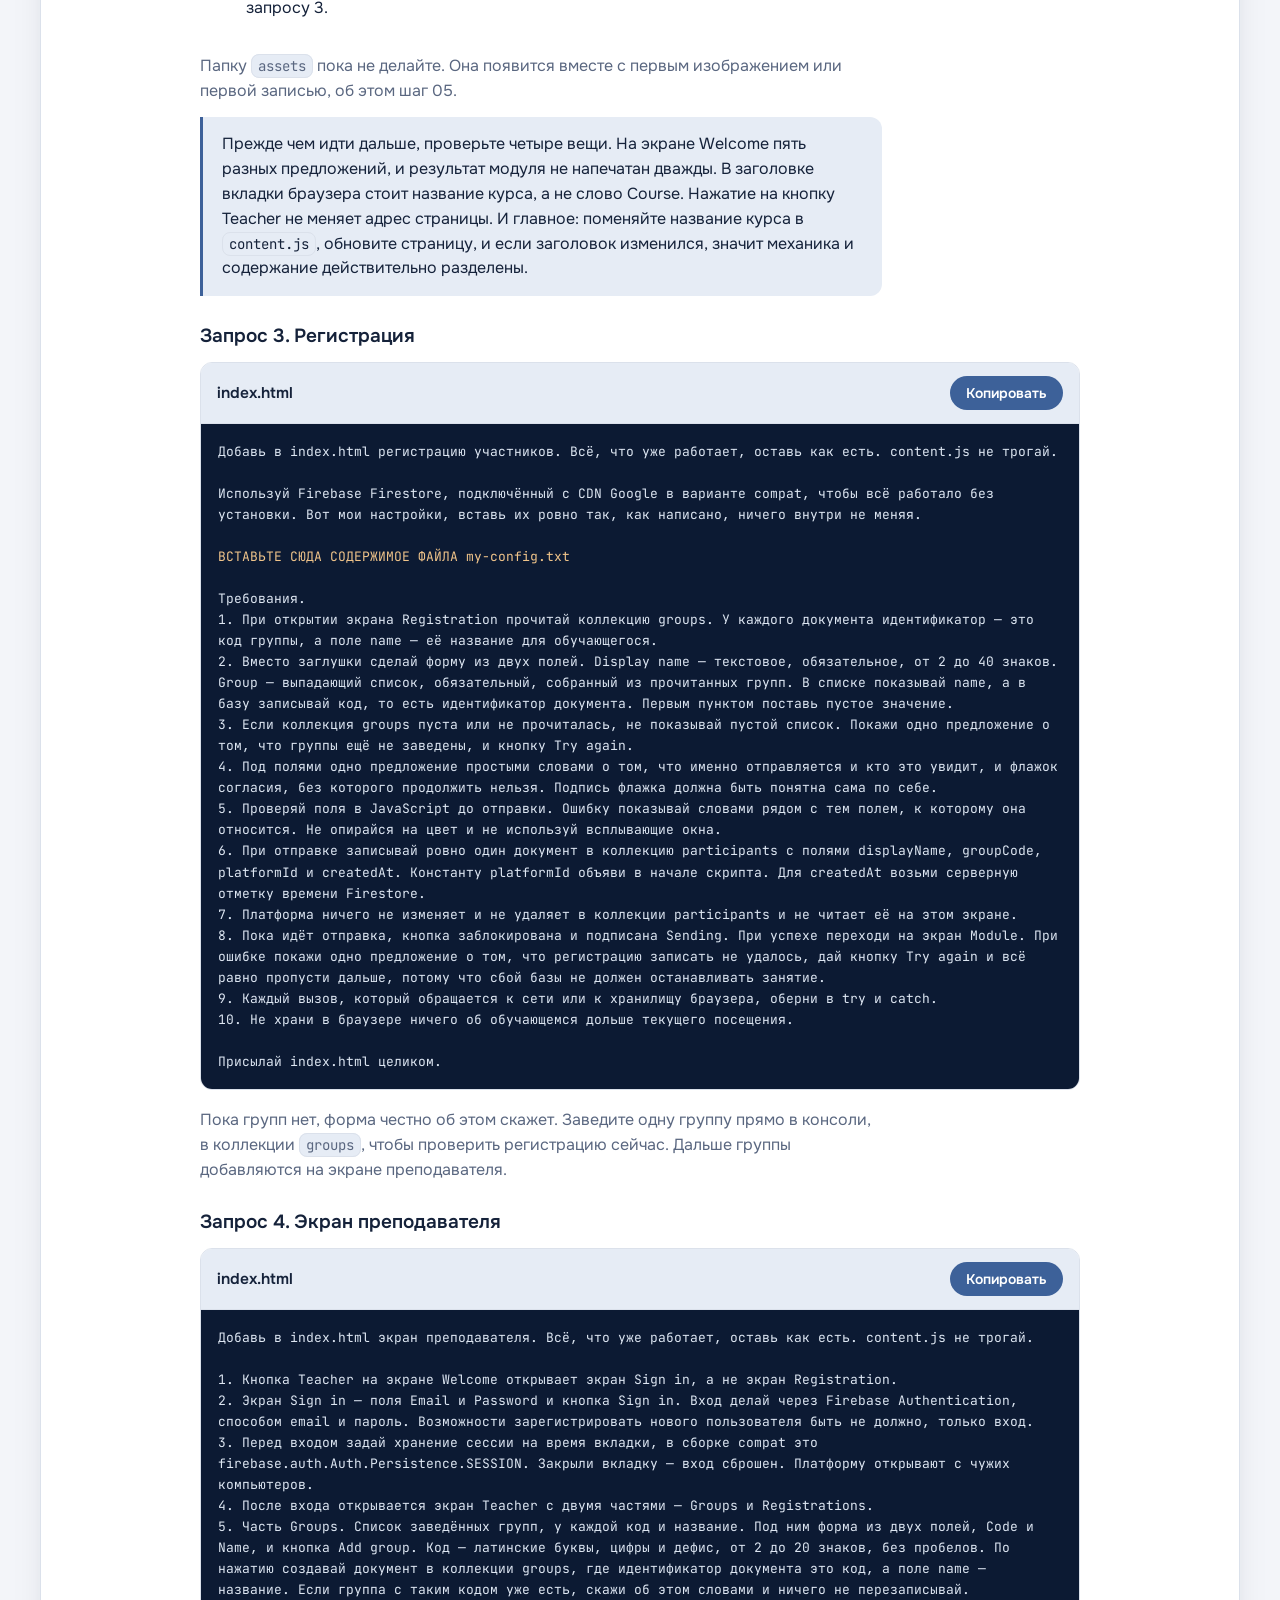
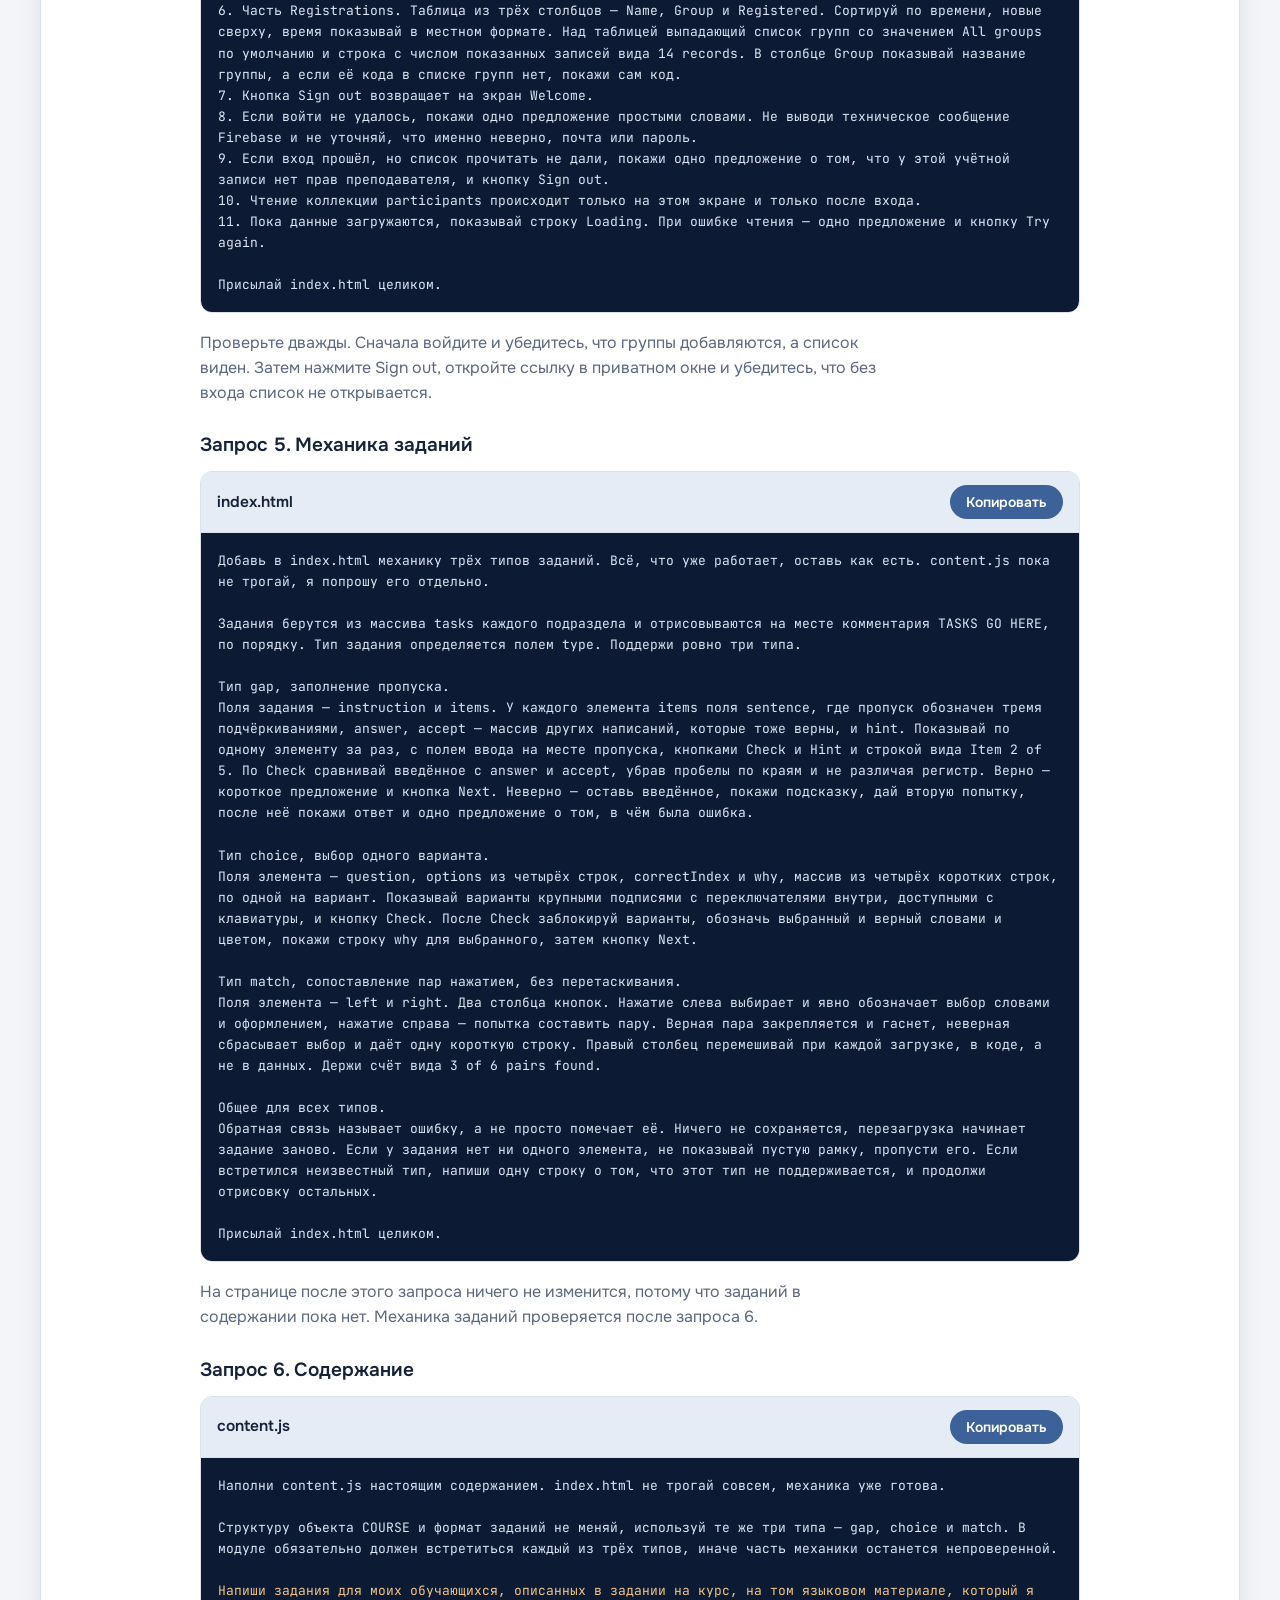
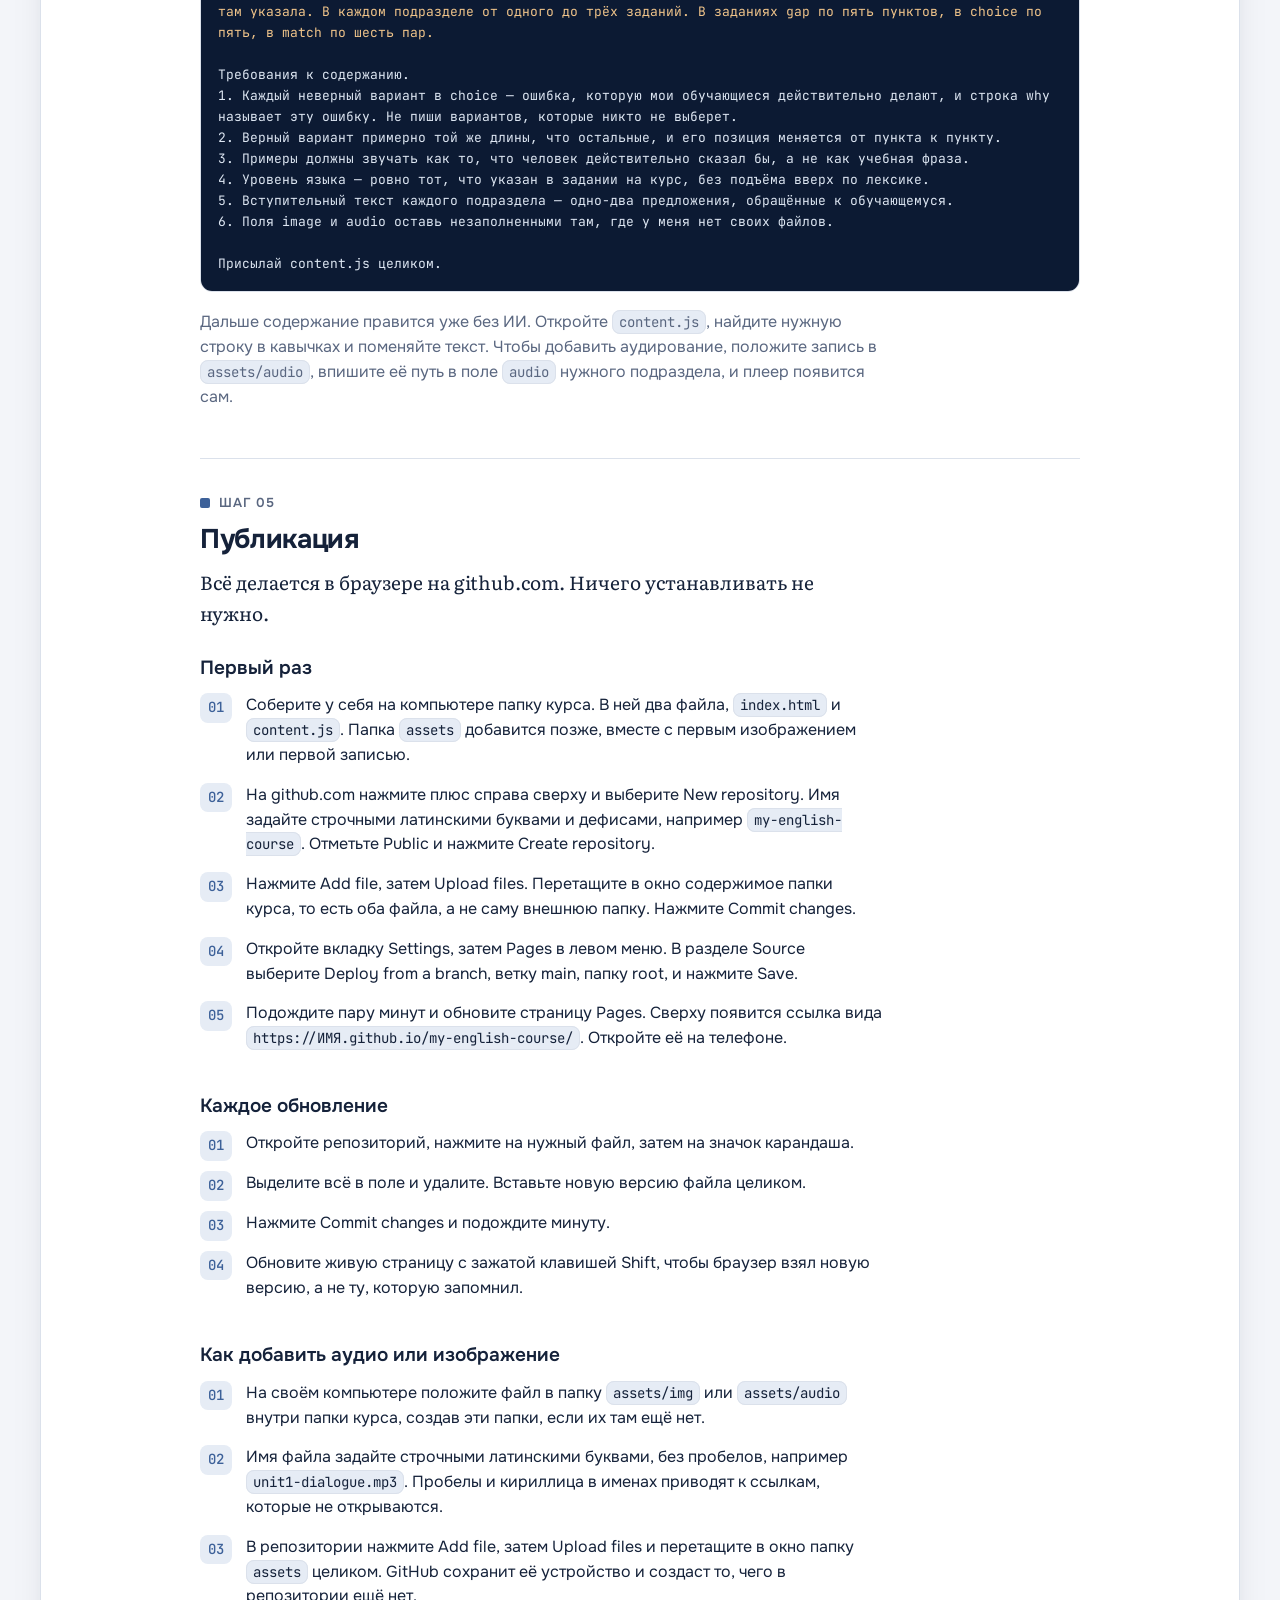
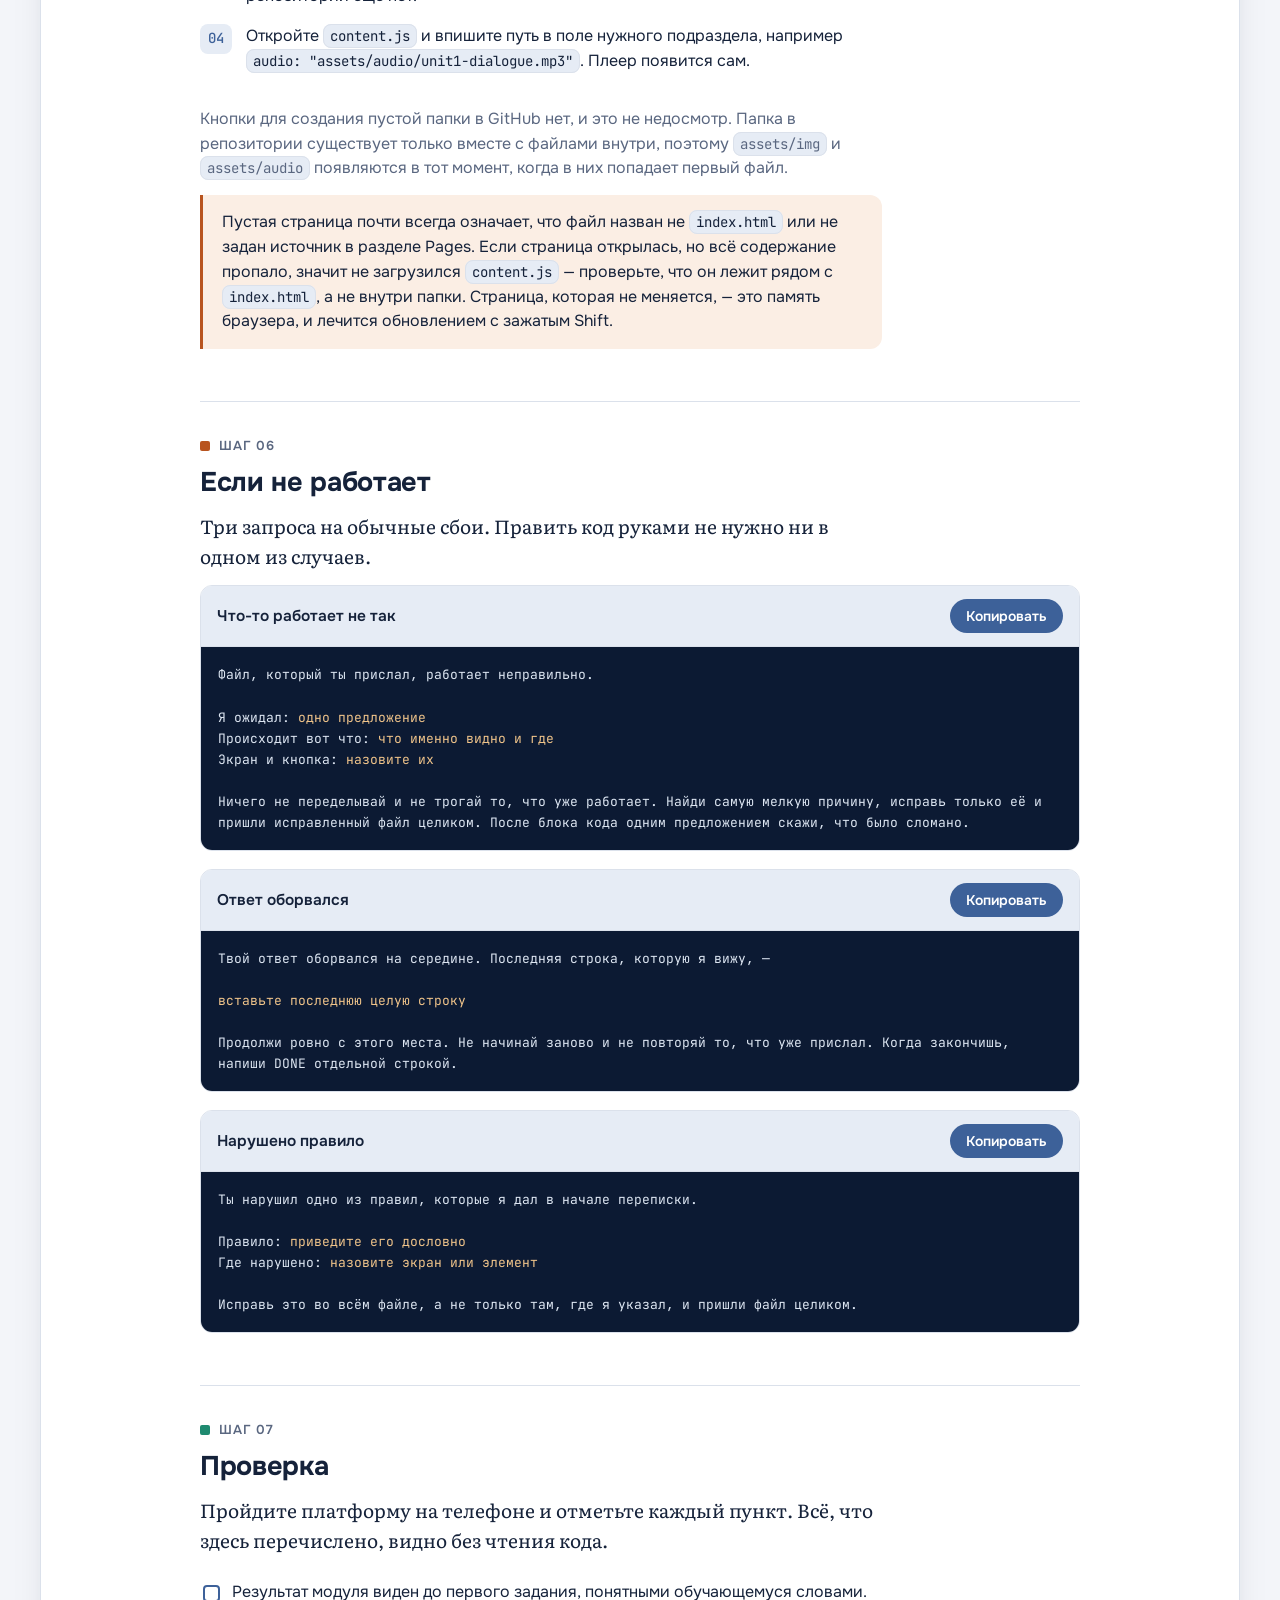
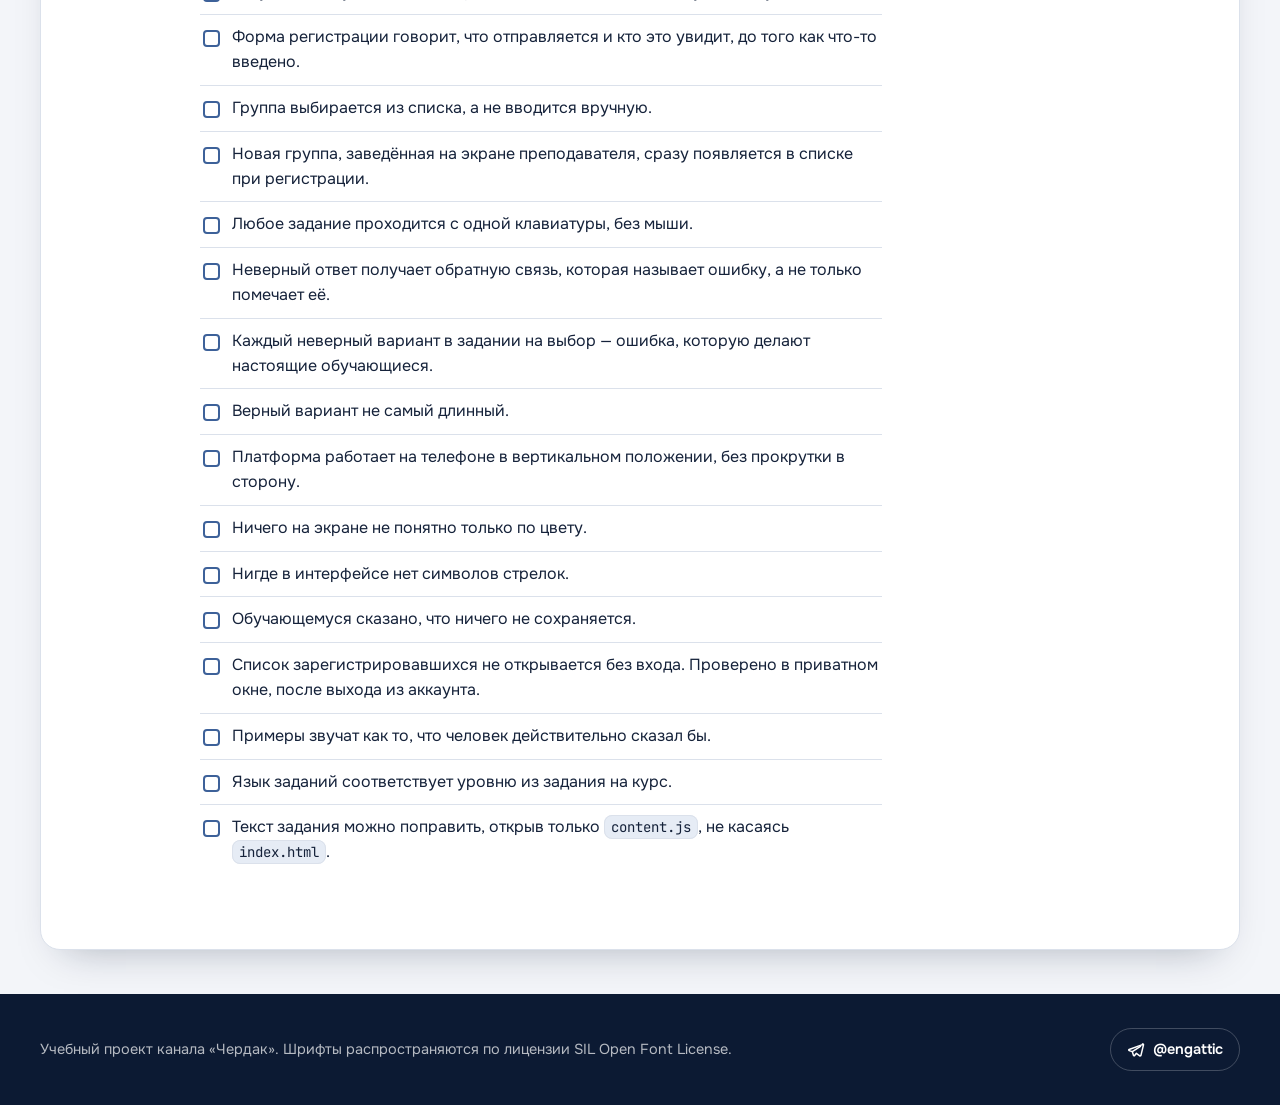
==== commit aecd04a4: "basic prompt" ====
--- a/index.html
+++ b/index.html
@@ -326,7 +326,7 @@
 Один наблюдаемый результат модуля, начиная с глагола:
 Языковой материал — какие именно структуры или лексика, а не тема
 Тон интерфейса — строгий, дружелюбный или свободный
-Два цвета:
+Два цвета, можно оставить пусто и взять стандартные:
 Моё имя, как его увидят обучающиеся:</pre>
     </div>
 
@@ -339,7 +339,7 @@
 
 Требования к index.html.
 1. Четыре экрана, которые показываются по одному — Welcome, Registration, Module, Finish. Переключение делай в JavaScript, скрывая и показывая секции. Не создавай отдельных страниц и никогда не меняй адрес страницы. Элемент a не используй вообще, всё, на что можно нажать, делай элементом button.
-2. Подключи content.js обычным тегом script. Оба тега script поставь последними внутри body, после всей разметки, сначала content.js, потом твой скрипт. Если COURSE не загрузился, покажи вместо пустой страницы одно предложение о том, что файл content.js не найден и должен лежать рядом с index.html.
+2. Подключи content.js обычным тегом script. Оба тега script поставь последними внутри body, после всей разметки, сначала content.js, потом твой скрипт. К содержанию обращайся прямо по имени COURSE, а наличие файла проверяй строкой typeof COURSE === 'undefined'. Через window.COURSE не обращайся: константа, объявленная через const, на window не попадает, и проверка всегда будет ложной. Если content.js не загрузился, покажи вместо пустой страницы одно предложение о том, что этот файл не найден и должен лежать рядом с index.html.
 3. Заголовок вкладки браузера бери из settings.courseTitle.
 4. Закреплённая полоса сверху — settings.courseTitle слева, название текущего подраздела справа.
 5. Экран Welcome выводит ровно эти пять значений, каждое по одному разу и в этом порядке: settings.courseTitle, settings.unitTitle, settings.audience, settings.outcome, settings.teacherName. Ни одно из них не выводи дважды и не подставляй вместо другого. Ниже кнопка Start, в самом низу кнопка Teacher, без рамки и фона, выглядит как мелкая надпись.
@@ -347,7 +347,7 @@
 7. Экран Module. Слева или сверху, в зависимости от ширины экрана, список подразделов из COURSE.sections с отметкой пройденных. Рядом содержимое выбранного подраздела — его заголовок, вступительный текст, затем изображение и аудиоплеер, если у подраздела заданы поля image и audio, затем место под задания с комментарием TASKS GO HERE. Внизу кнопки Back и Next, которые ведут по подразделам, а с последнего — на экран Finish.
 8. Отметка пройденного подраздела держится только в памяти страницы. Ничего не сохраняется, при перезагрузке всё начинается заново.
 9. Экран Finish — два предложения с поздравлением, предложение о том, что ничего не сохранено и модуль можно пройти снова, и кнопка Back to start.
-10. Оформление на пользовательских свойствах CSS, построенных из цветов в COURSE.settings. Много воздуха, один шрифт, никакого декора, который сам несёт смысл.
+10. Оформление на пользовательских свойствах CSS. Два цвета бери из settings.primaryColour и settings.accentColour, именно с таким написанием, переименовывать поля нельзя. Если поле пустое или его нет, подставь спокойный цвет по умолчанию, из-за цветов страница ломаться не должна. Много воздуха, один шрифт, никакого декора, который сам несёт смысл.
 11. Над каждым крупным блоком кода одна строка комментария простыми словами.
 
 Присылай файл целиком.</pre>
@@ -368,8 +368,8 @@
     audience: "",      // одно предложение, для кого этот модуль
     outcome: "",       // результат модуля целиком
     teacherName: "",
-    primaryColour: "",
-    accentColour: ""
+    primaryColour: "#1f3a5f",
+    accentColour: "#e07a3c"
   },
   sections: [
     { id: "", title: "", intro: "", image: "", imageAlt: "", audio: "", tasks: [] }
@@ -505,7 +505,7 @@
 One observable outcome of the unit, starting with a verb:
 Language focus — the exact structures or lexis, not the topic
 Interface tone — formal, friendly or relaxed
-Two colours:
+Two colours, you can leave this empty and keep the standard ones:
 My name as learners will see it:</pre>
     </div>
 
@@ -518,7 +518,7 @@
 
 Requirements for index.html.
 1. Four screens shown one at a time, Welcome, Registration, Module and Finish. Switch them in JavaScript by hiding and showing sections. Do not create separate pages and never change the page address. Never use an a element at all, and make everything clickable a button element.
-2. Load content.js with a plain script tag. Put both script tags last inside the body, after all the markup, content.js first and your own script second. If COURSE did not load, show one sentence saying that content.js was not found and must sit next to index.html, instead of an empty page.
+2. Load content.js with a plain script tag. Put both script tags last inside the body, after all the markup, content.js first and your own script second. Reach the content by the bare name COURSE, and test whether the file is there with typeof COURSE === 'undefined'. Do not go through window.COURSE: a constant declared with const never lands on window, so that test would always be false. If content.js did not load, show one sentence saying that the file was not found and must sit next to index.html, instead of an empty page.
 3. Take the browser tab's title from settings.courseTitle.
 4. A fixed bar at the top, settings.courseTitle on the left and the current section's title on the right.
 5. The Welcome screen shows exactly these five values, each once and in this order: settings.courseTitle, settings.unitTitle, settings.audience, settings.outcome, settings.teacherName. Do not show any of them twice and do not put one in place of another. Below them a Start button, and at the very bottom a Teacher button with no border and no background, looking like a small line of text.
@@ -526,7 +526,7 @@
 7. The Module screen. Depending on the width of the screen, at the side or at the top, a list of the sections from COURSE.sections, marking the ones already visited. Next to it the chosen section: its title, its intro text, then an image and an audio player if the section has image and audio fields, then a place for the tasks holding only a comment that says TASKS GO HERE. At the bottom Back and Next buttons that move through the sections, and from the last one to the Finish screen.
 8. The mark on a visited section lives only in the page's memory. Nothing is saved, and a reload starts everything again.
 9. The Finish screen: two sentences of congratulation, a sentence saying that nothing was saved and the unit can be done again, and a Back to start button.
-10. Style it with CSS custom properties built from the colours in COURSE.settings. Generous white space, one typeface, no decoration that carries meaning on its own.
+10. Style it with CSS custom properties. Take the two colours from settings.primaryColour and settings.accentColour, spelled exactly so, and do not rename the fields. If a field is empty or missing, fall back to a quiet default colour of your own; the page must never break over colours. Generous white space, one typeface, no decoration that carries meaning on its own.
 11. Above each major block of code, one line of comment in plain words.
 
 Send the file in full.</pre>
@@ -547,8 +547,8 @@
     audience: "",      // one sentence saying who this unit is for
     outcome: "",       // the unit outcome in full
     teacherName: "",
-    primaryColour: "",
-    accentColour: ""
+    primaryColour: "#1f3a5f",
+    accentColour: "#e07a3c"
   },
   sections: [
     { id: "", title: "", intro: "", image: "", imageAlt: "", audio: "", tasks: [] }
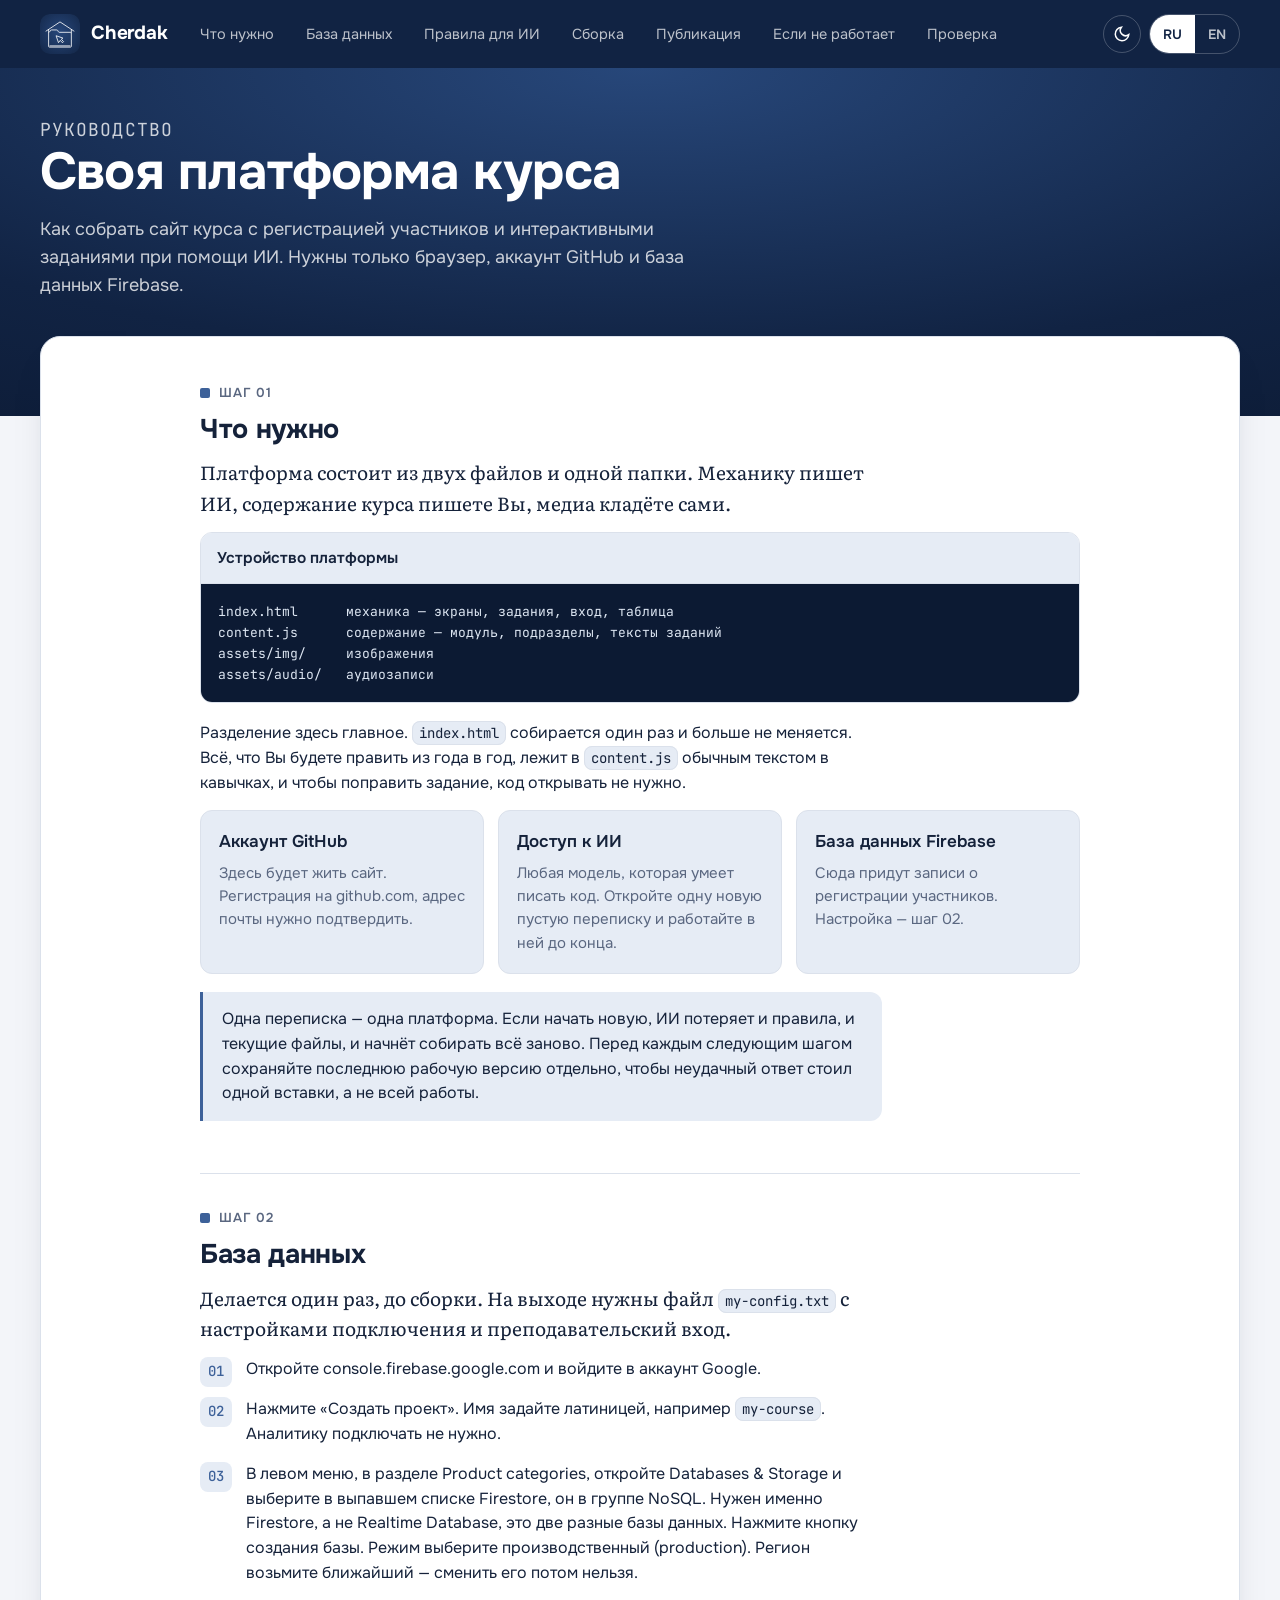
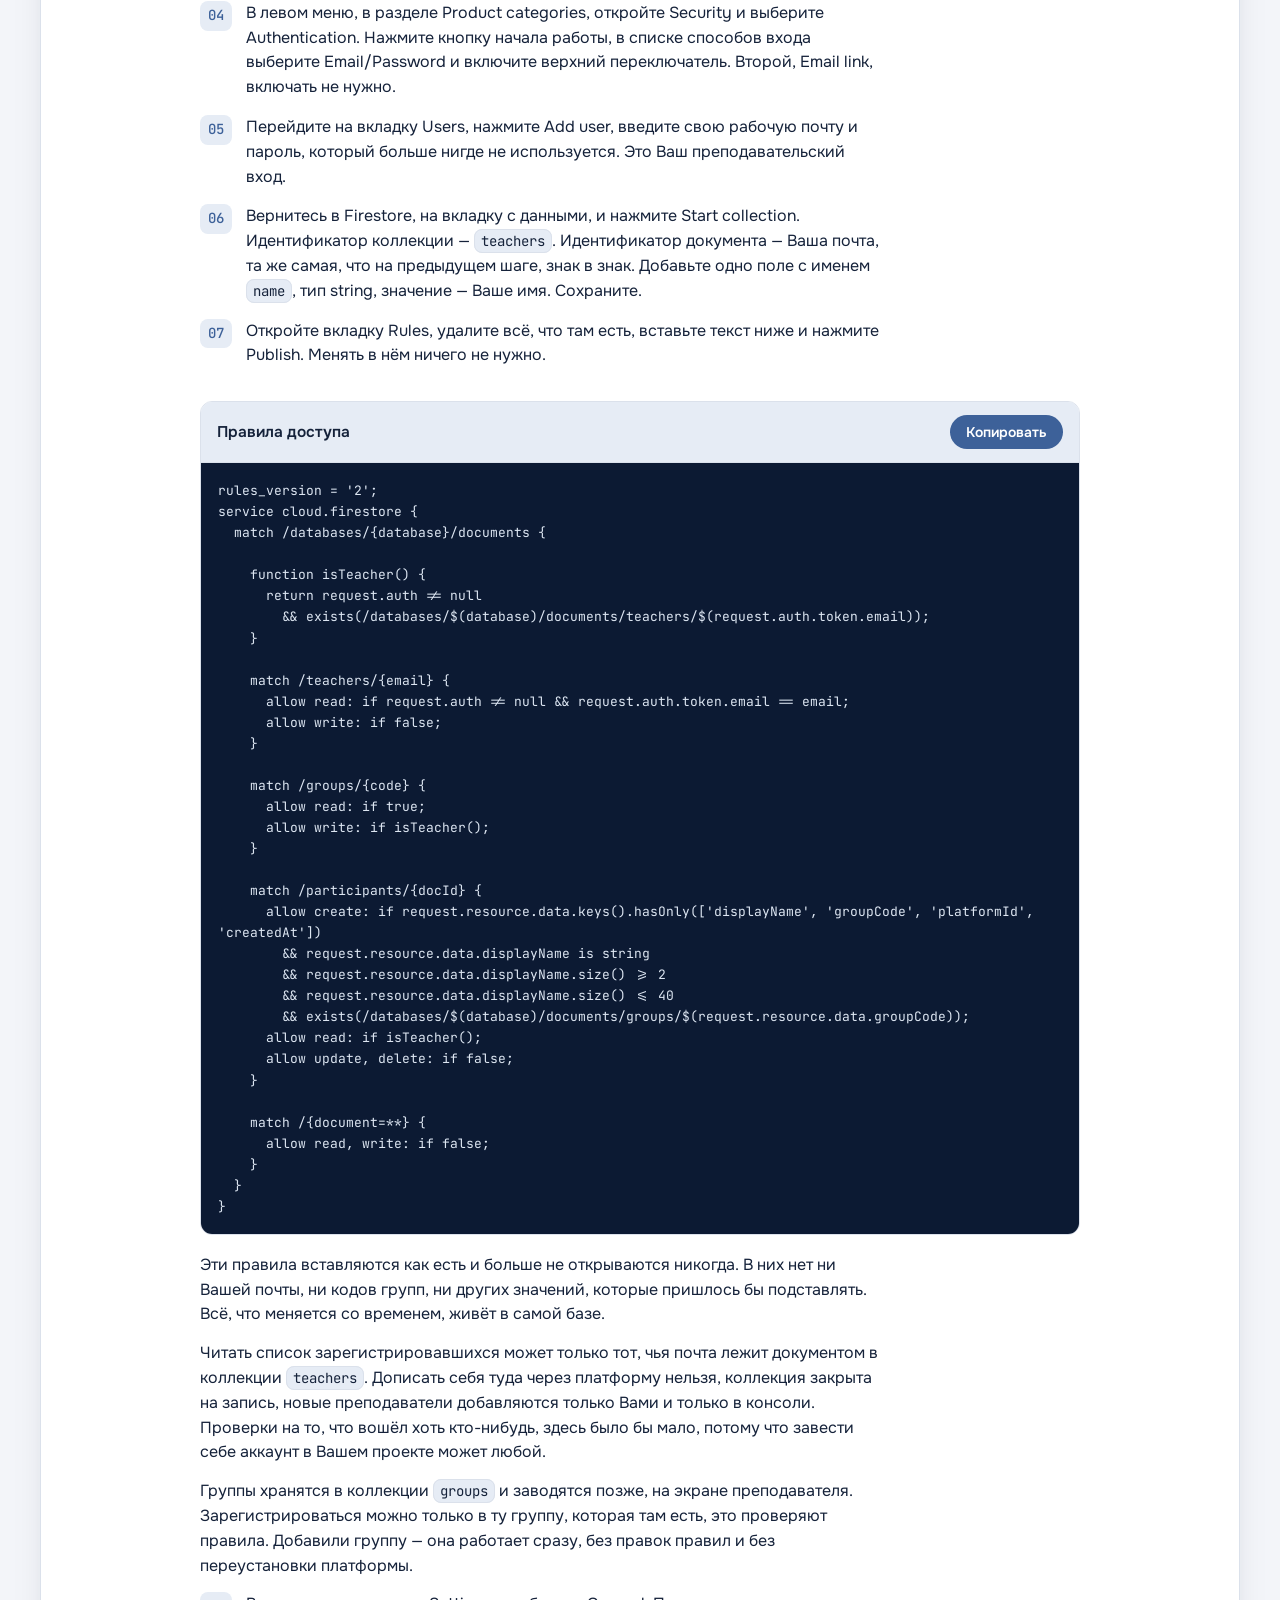
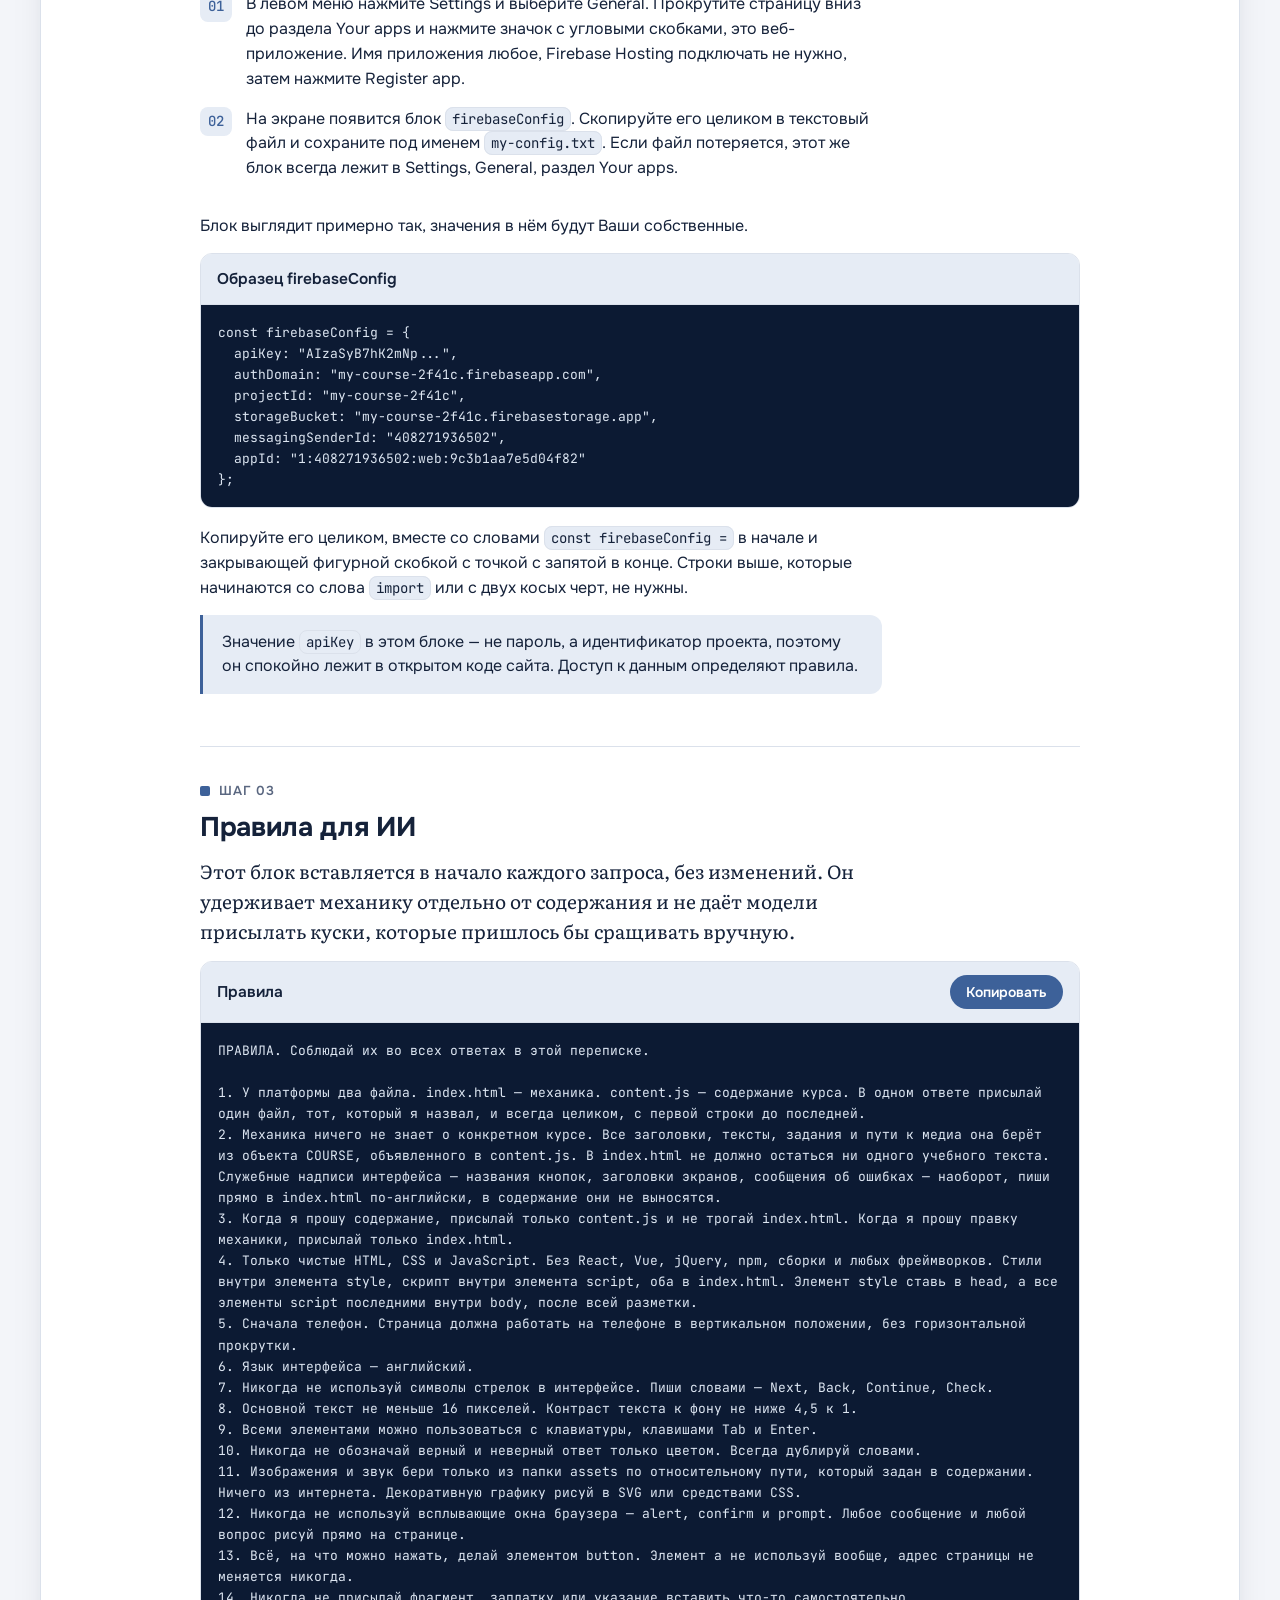
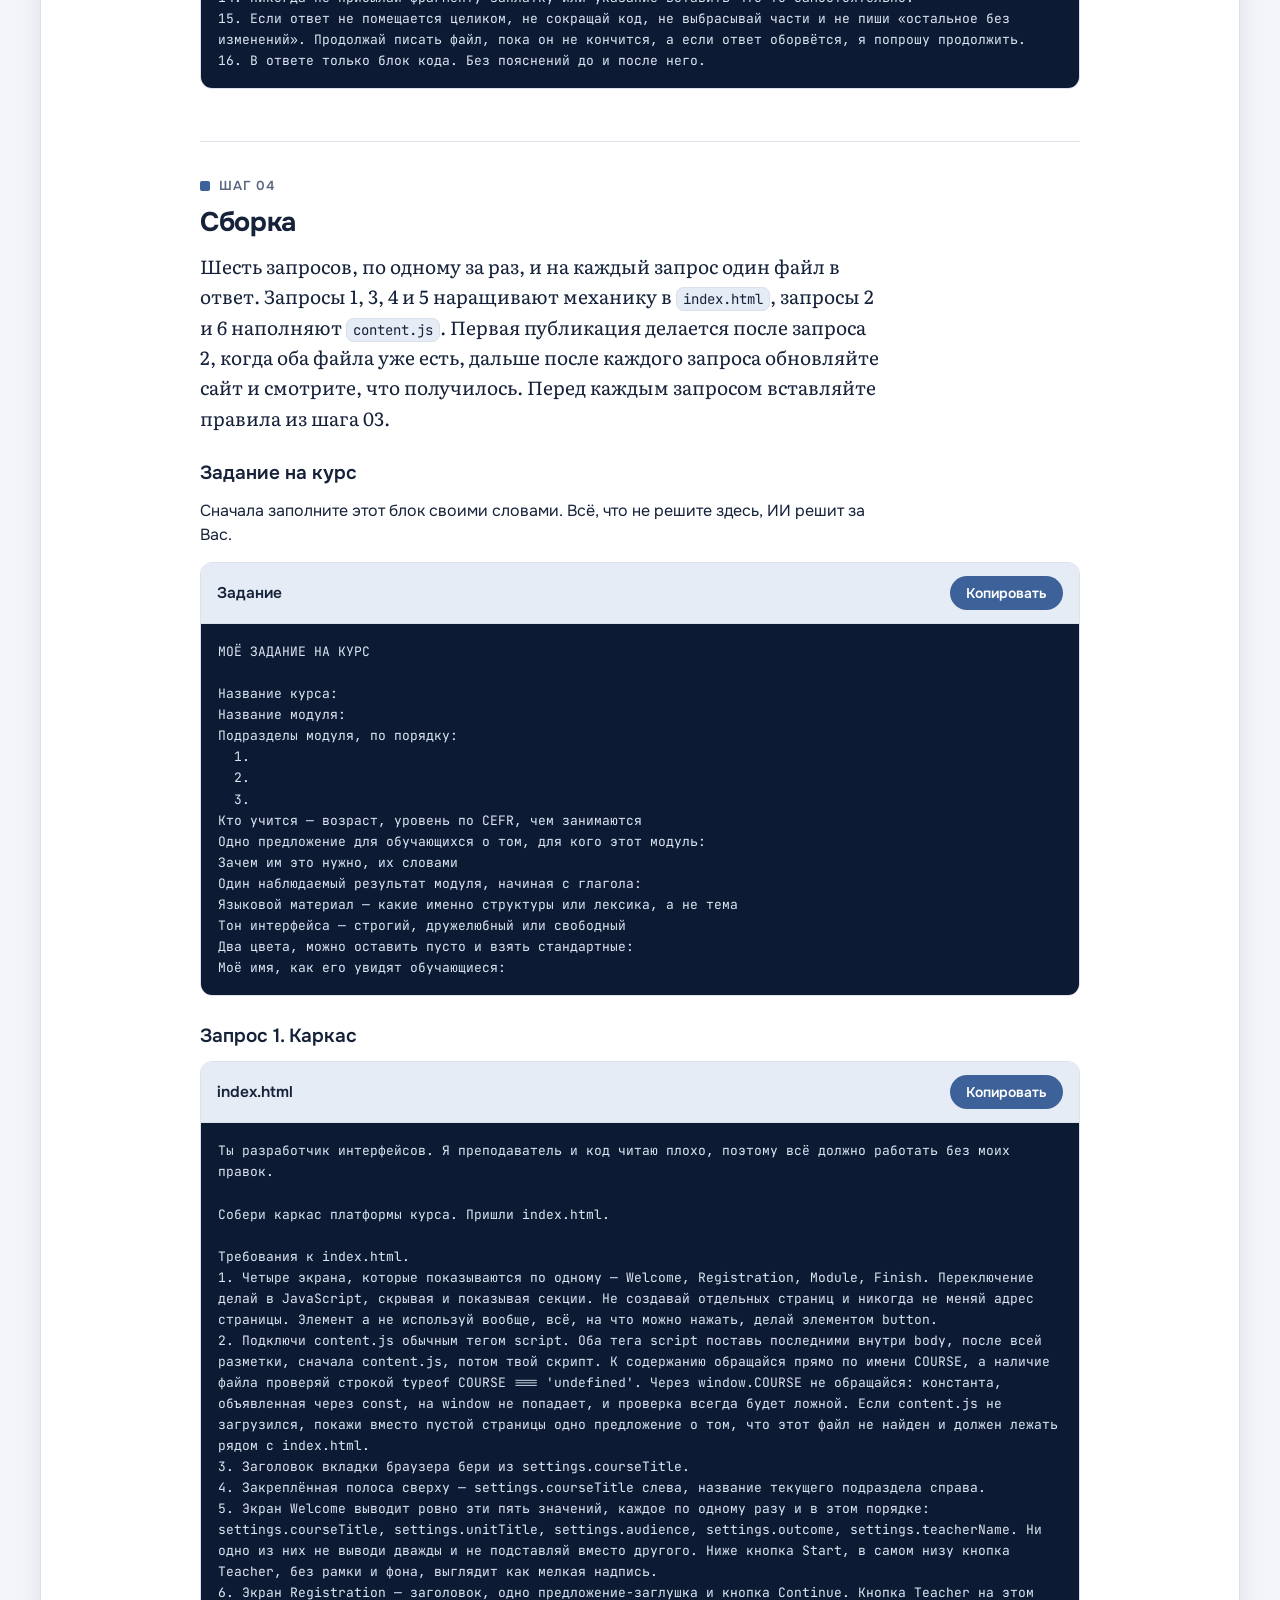
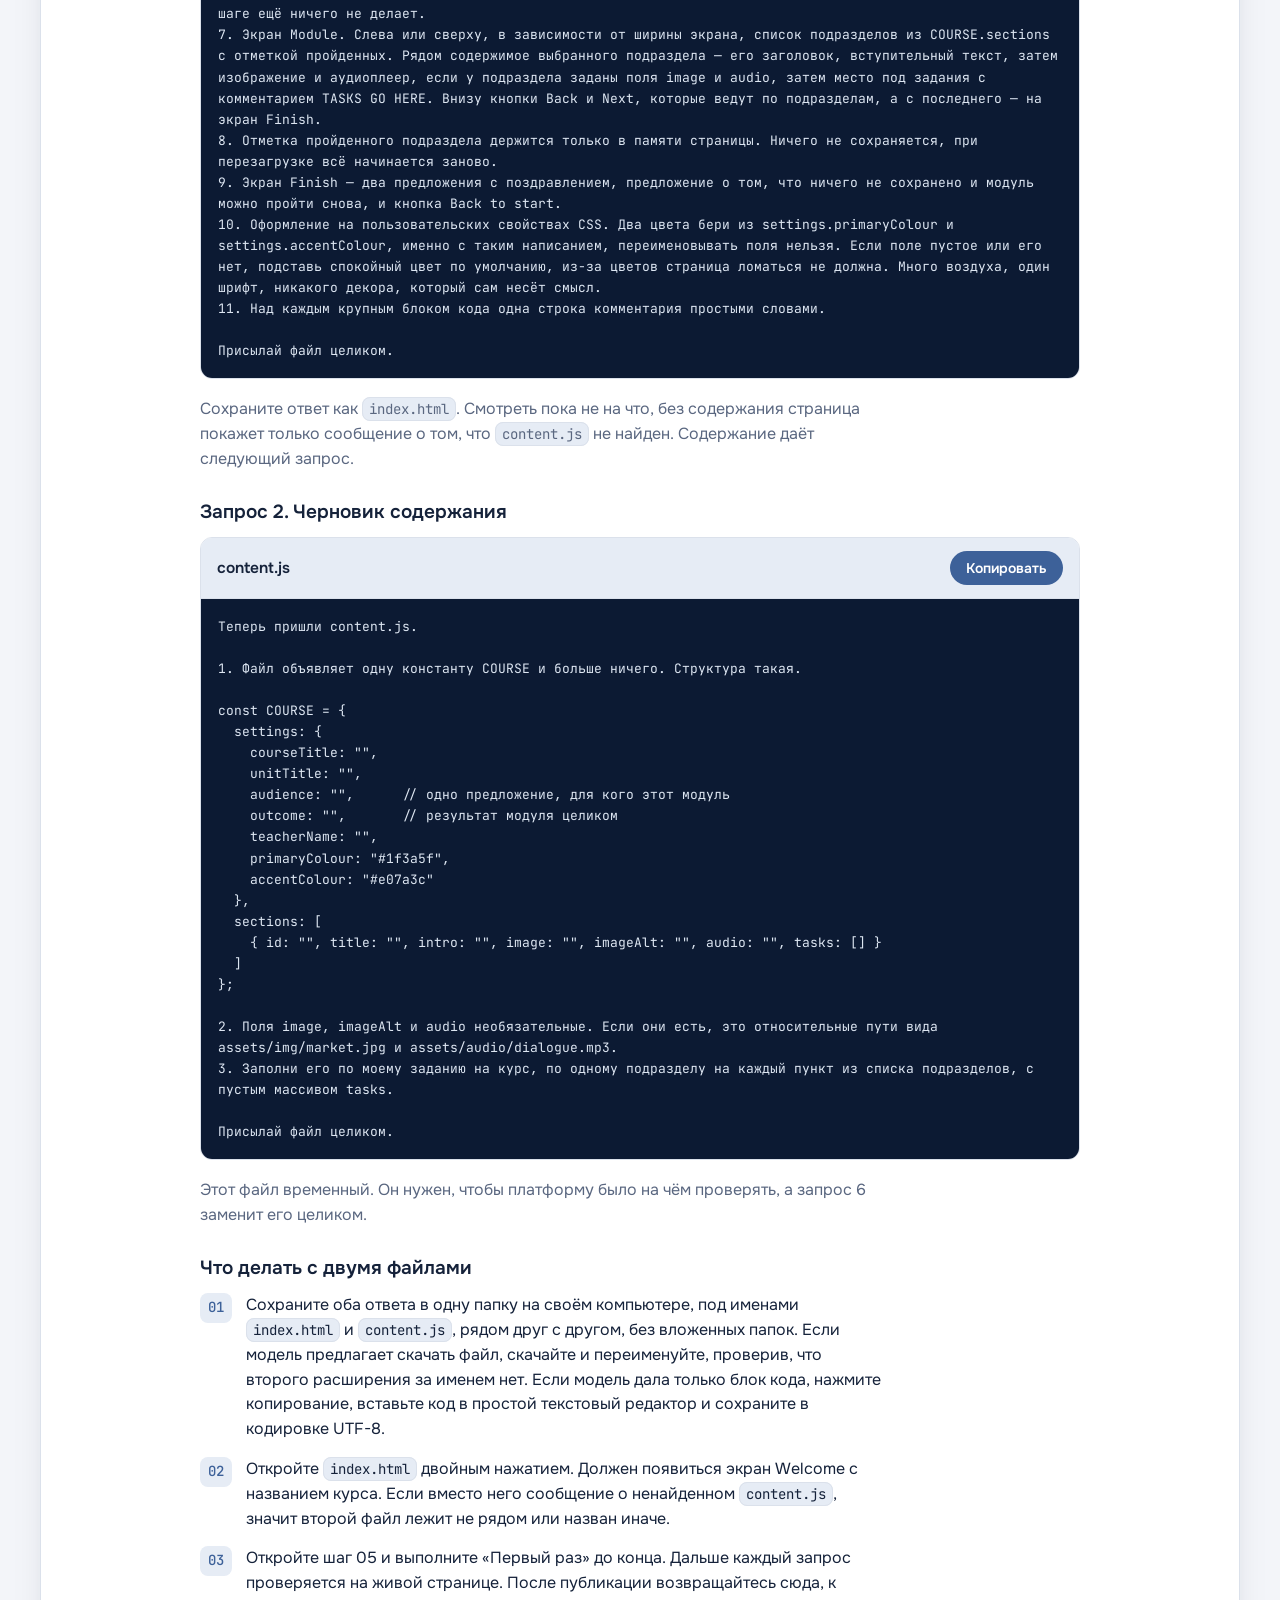
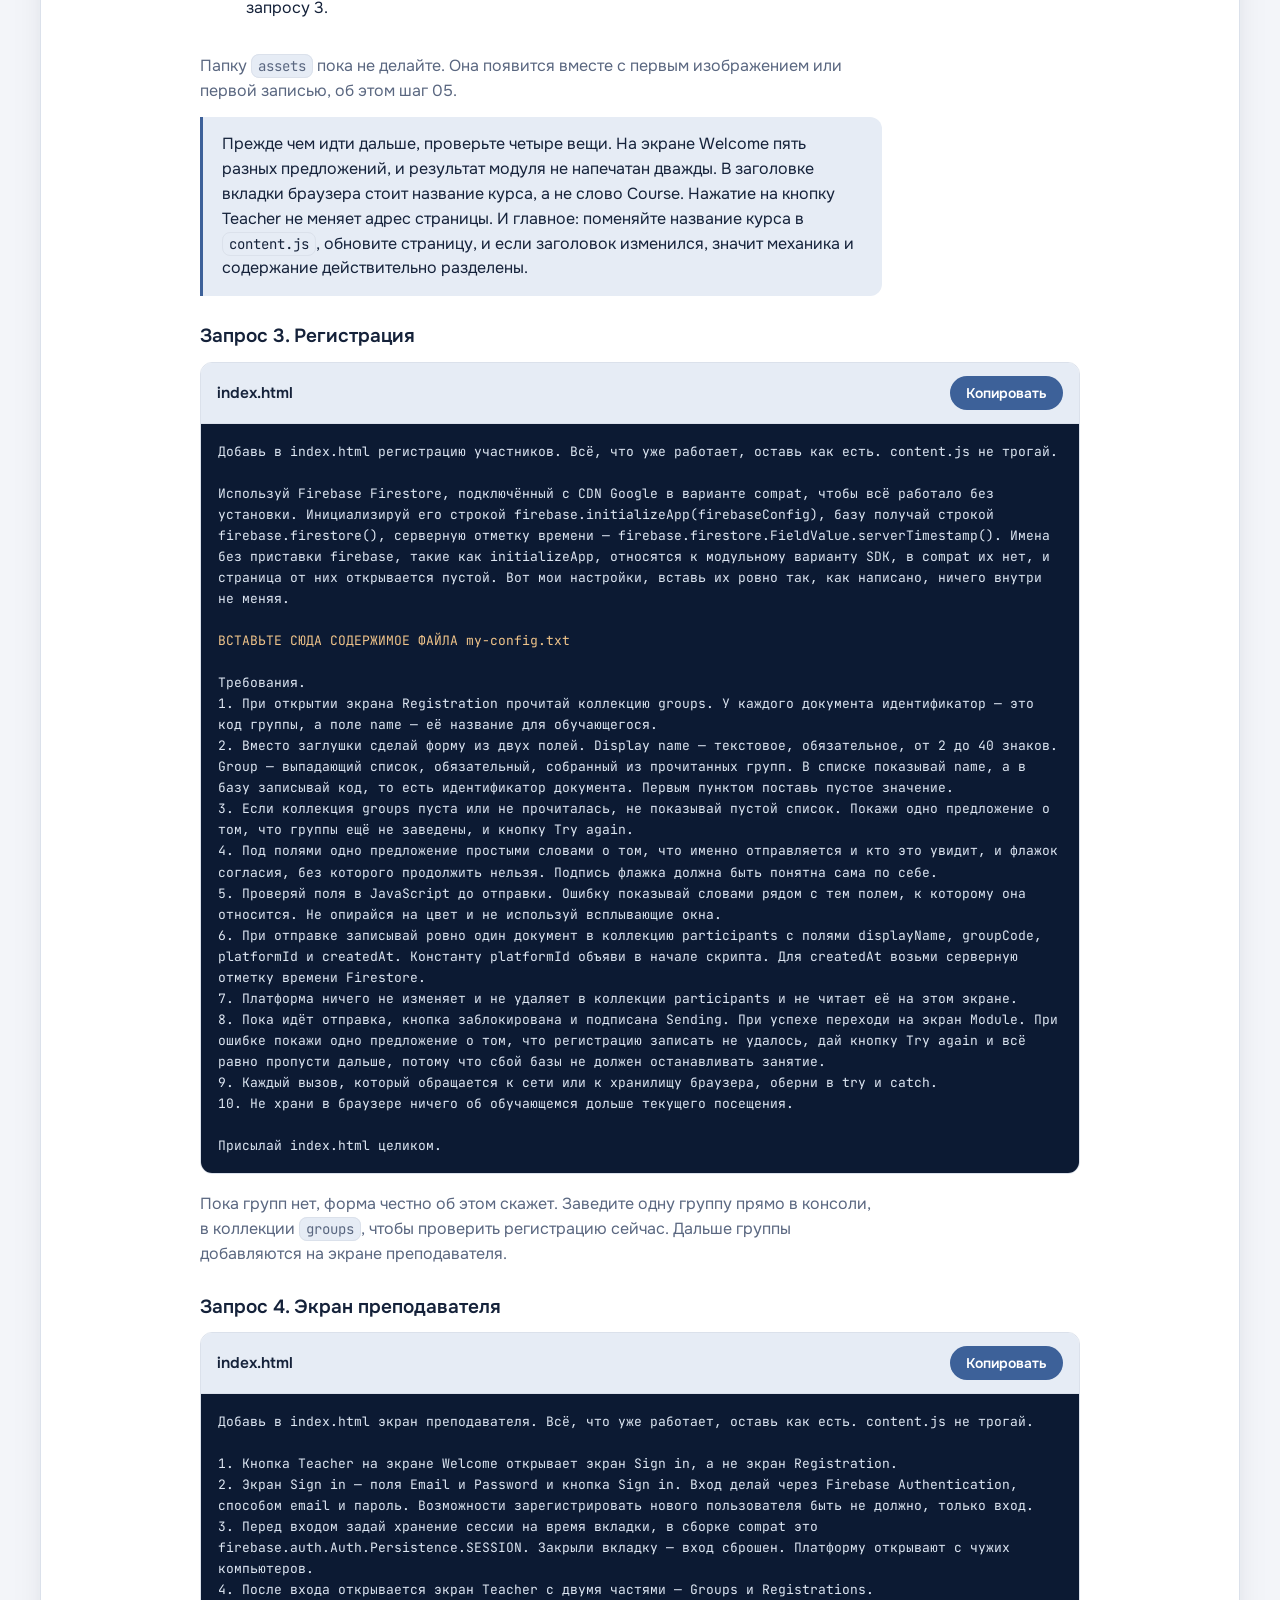
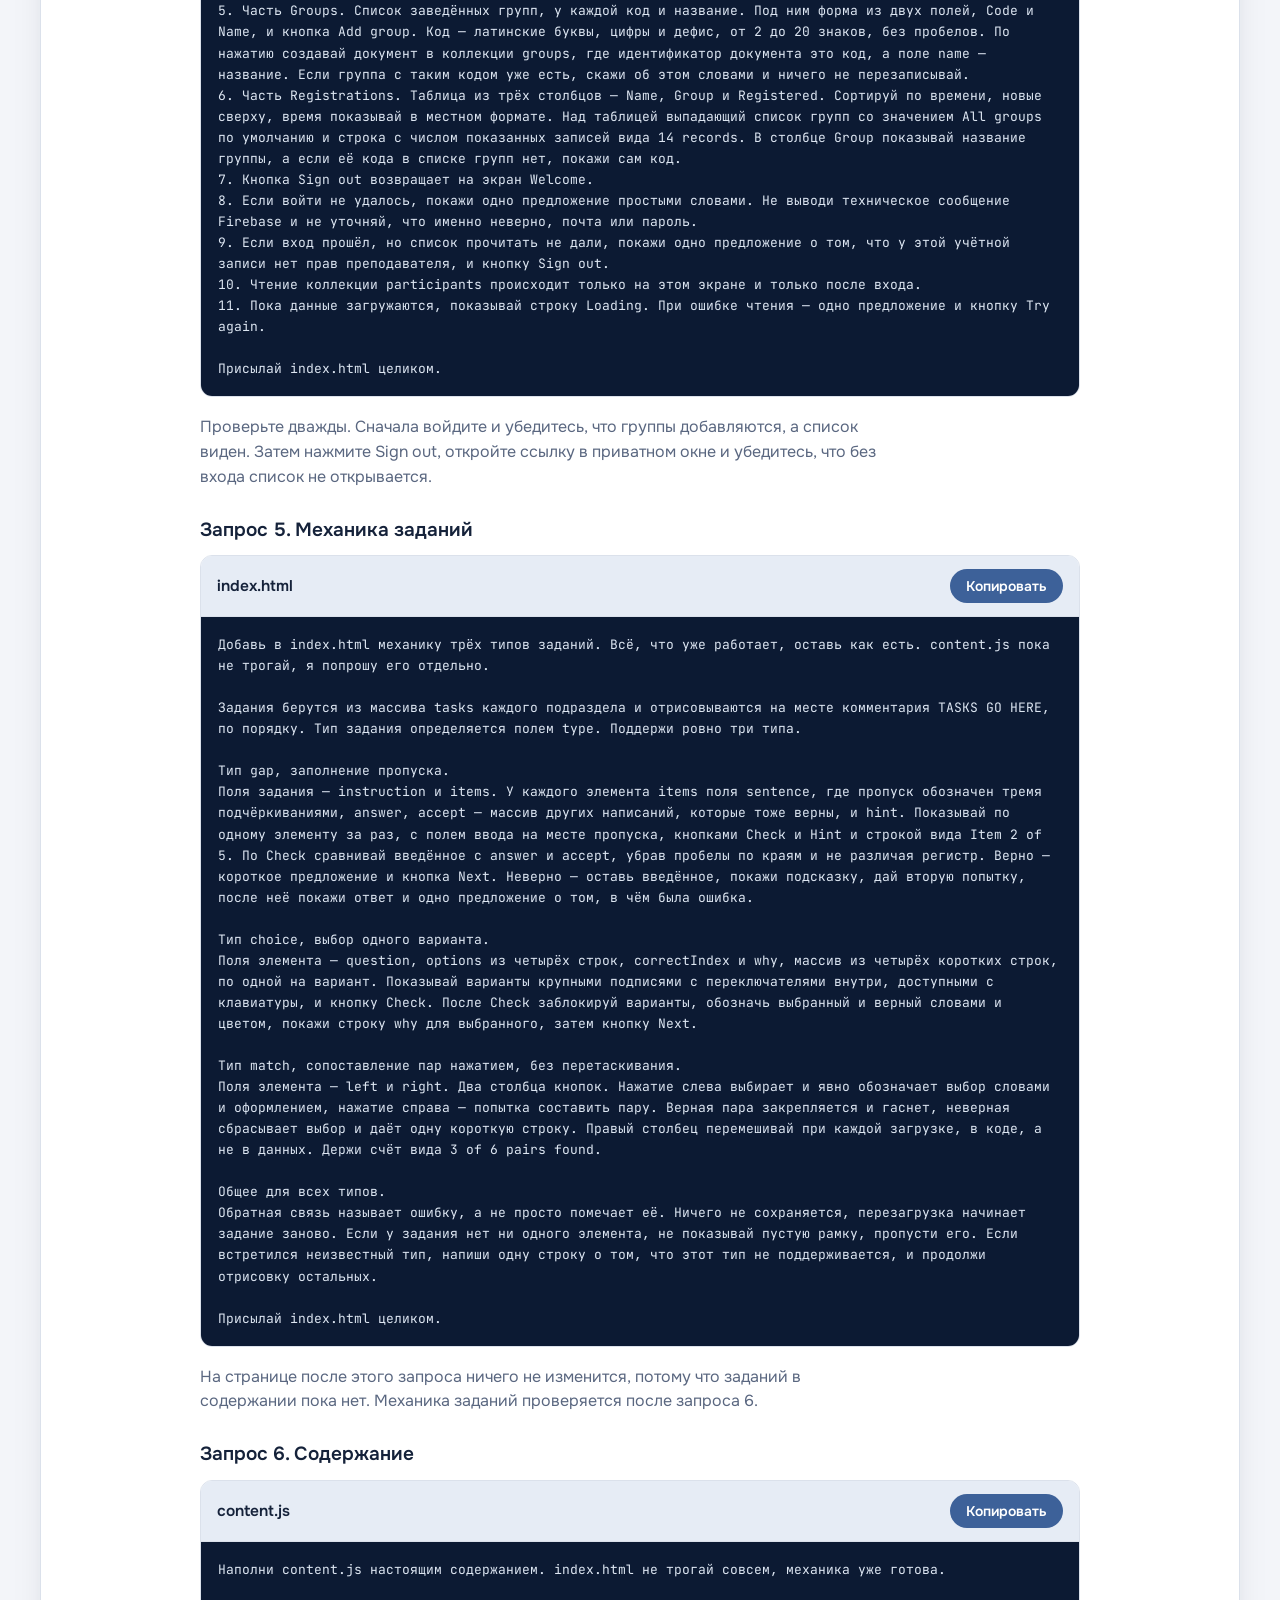
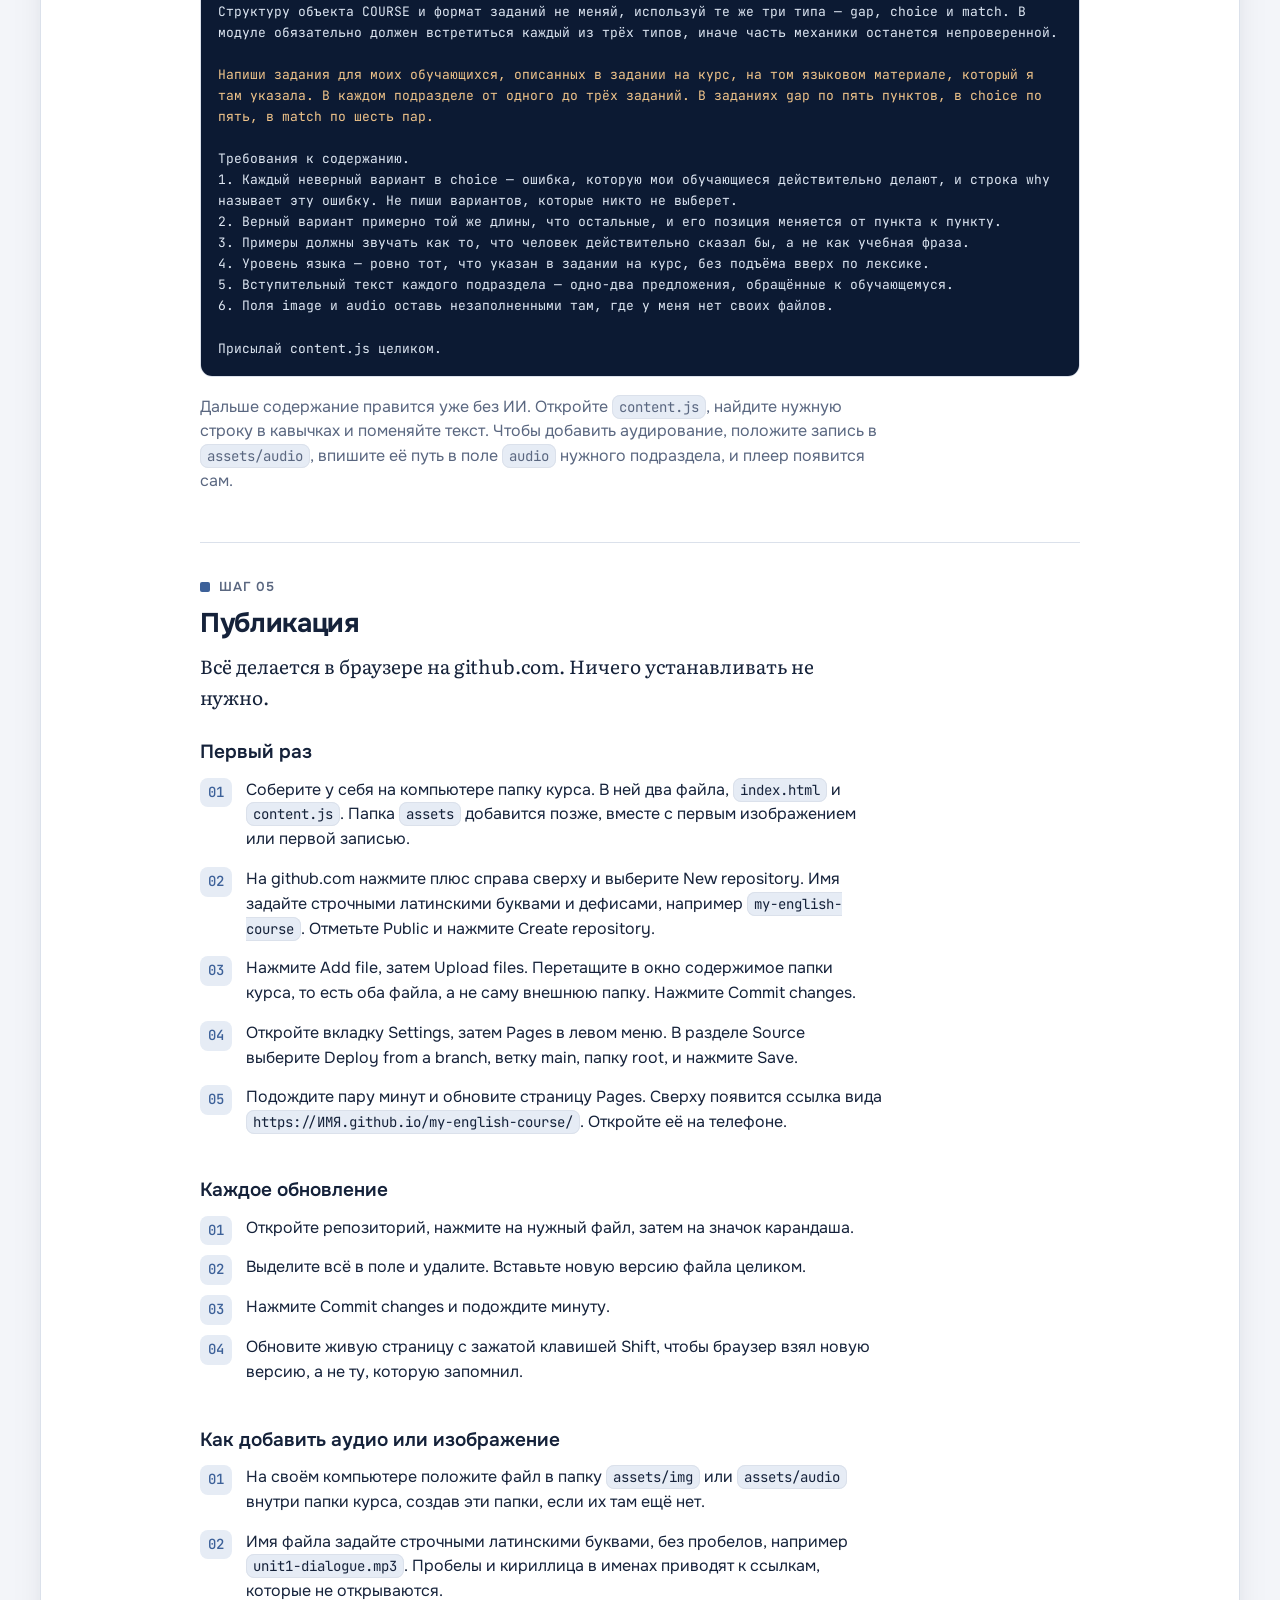
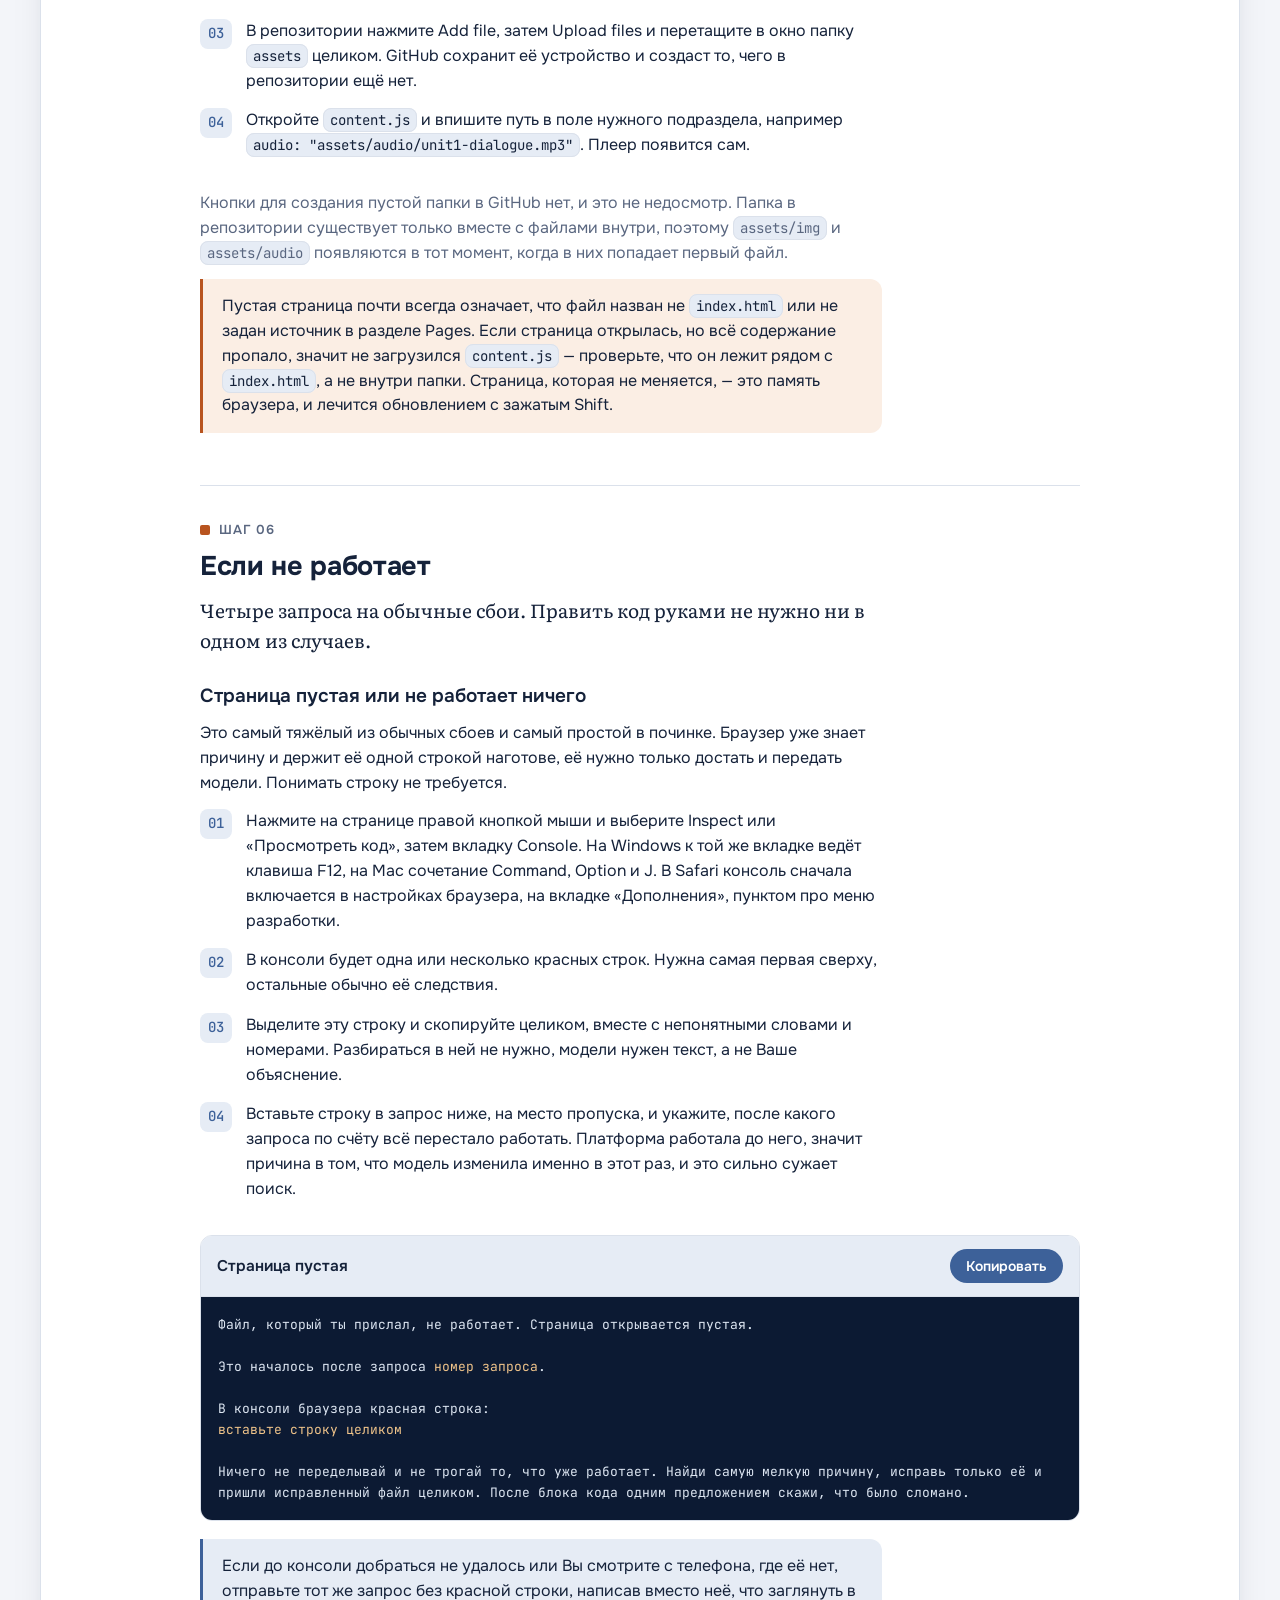
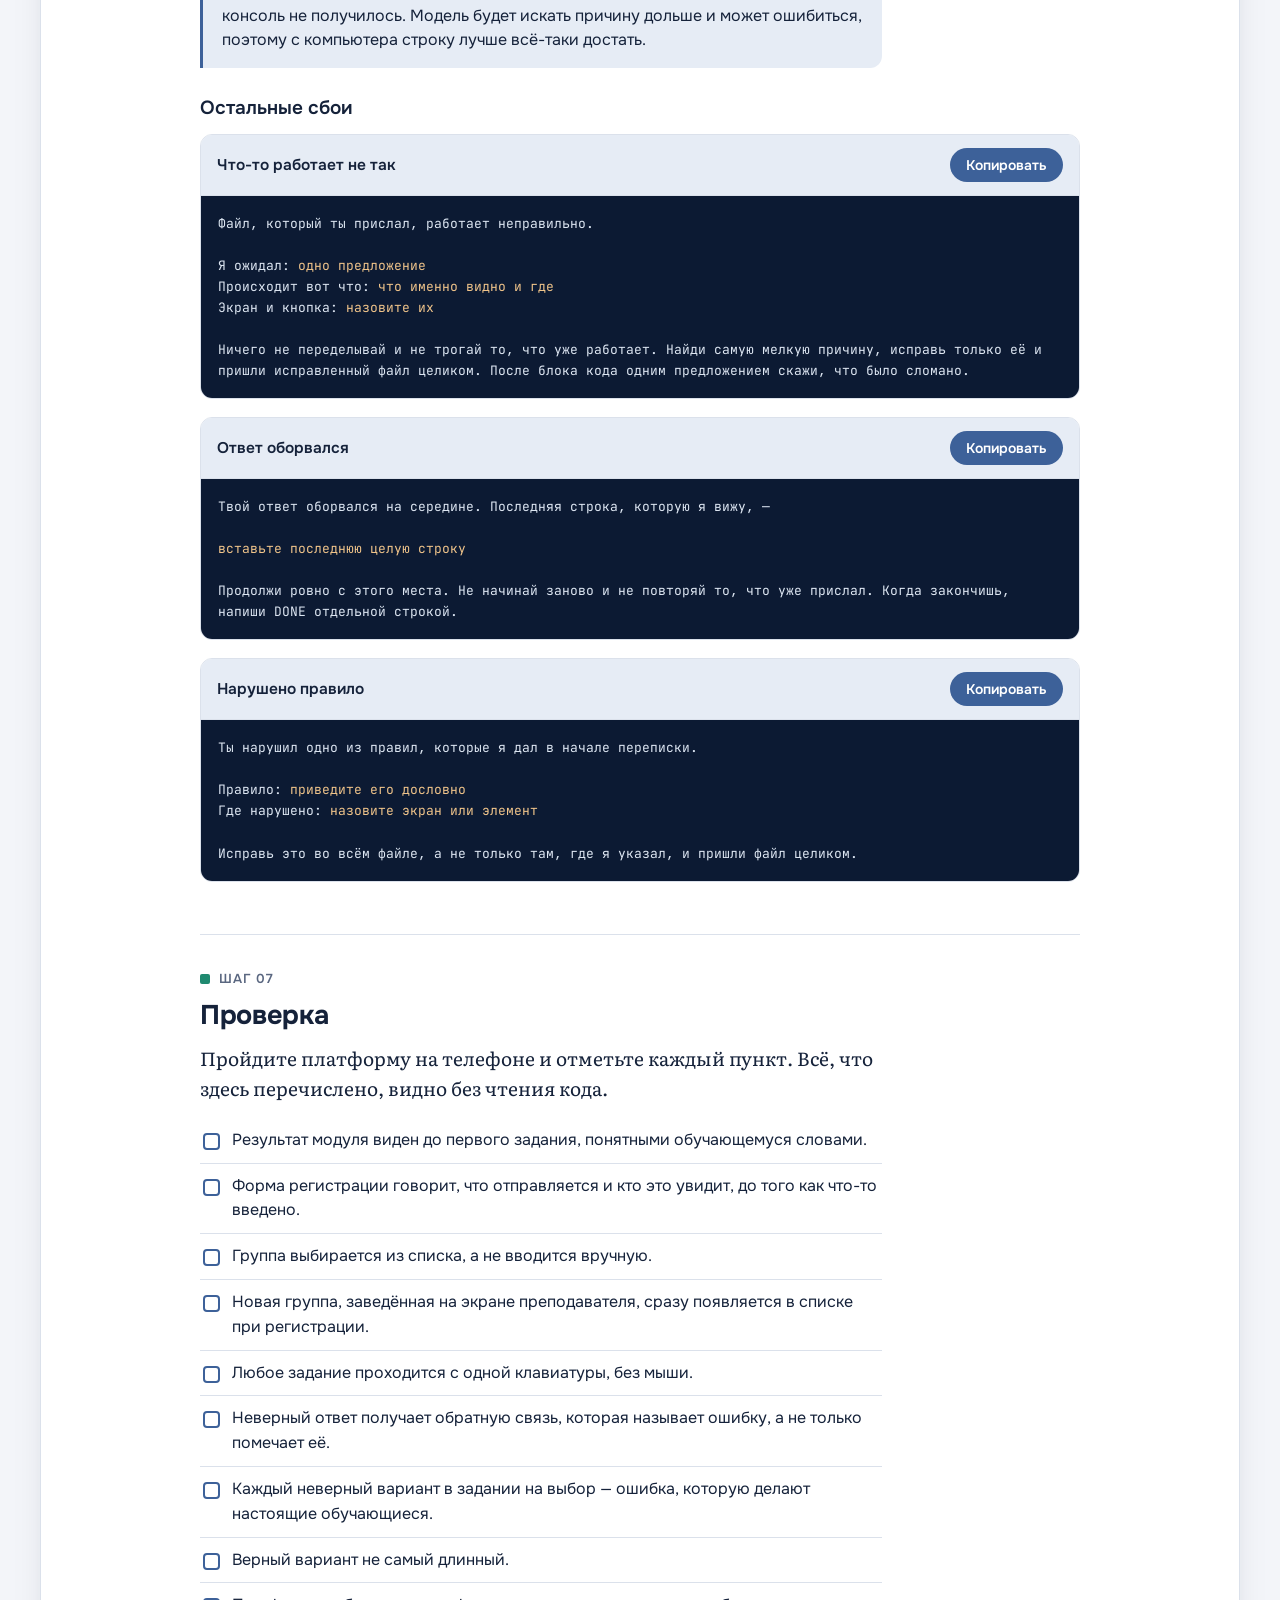
==== commit 5083ac99: "Registration" ====
--- a/index.html
+++ b/index.html
@@ -397,7 +397,7 @@
       <div class="block-head"><b>index.html</b><button class="btn btn-sm copy" type="button">Копировать</button></div>
       <pre>Добавь в index.html регистрацию участников. Всё, что уже работает, оставь как есть. content.js не трогай.
 
-Используй Firebase Firestore, подключённый с CDN Google в варианте compat, чтобы всё работало без установки. Вот мои настройки, вставь их ровно так, как написано, ничего внутри не меняя.
+Используй Firebase Firestore, подключённый с CDN Google в варианте compat, чтобы всё работало без установки. Инициализируй его строкой firebase.initializeApp(firebaseConfig), базу получай строкой firebase.firestore(), серверную отметку времени — firebase.firestore.FieldValue.serverTimestamp(). Имена без приставки firebase, такие как initializeApp, относятся к модульному варианту SDK, в compat их нет, и страница от них открывается пустой. Вот мои настройки, вставь их ровно так, как написано, ничего внутри не меняя.
 
 <span class="fill">ВСТАВЬТЕ СЮДА СОДЕРЖИМОЕ ФАЙЛА my-config.txt</span>
 
@@ -576,7 +576,7 @@
       <div class="block-head"><b>index.html</b><button class="btn btn-sm copy" type="button">Copy</button></div>
       <pre>Add participant registration to index.html. Keep everything that already works. Leave content.js alone.
 
-Use Firebase Firestore loaded from the Google CDN in the compat build, so that everything works with no installation. Here are my settings. Insert them exactly as written and change nothing inside them.
+Use Firebase Firestore loaded from the Google CDN in the compat build, so that everything works with no installation. Initialise it with firebase.initializeApp(firebaseConfig), get the database with firebase.firestore(), and take the server timestamp from firebase.firestore.FieldValue.serverTimestamp(). Names without the firebase prefix, such as initializeApp, belong to the modular build of the SDK; compat does not have them, and they make the page open blank. Here are my settings. Insert them exactly as written and change nothing inside them.
 
 <span class="fill">PASTE THE CONTENTS OF my-config.txt HERE</span>
 
@@ -728,7 +728,29 @@
   <div data-l="ru">
     <div class="kind check"><i></i><b>Шаг 06</b></div>
     <h2>Если не работает</h2>
-    <p class="lead">Три запроса на обычные сбои. Править код руками не нужно ни в одном из случаев.</p>
+    <p class="lead">Четыре запроса на обычные сбои. Править код руками не нужно ни в одном из случаев.</p>
+    <h3>Страница пустая или не работает ничего</h3>
+    <p>Это самый тяжёлый из обычных сбоев и самый простой в починке. Браузер уже знает причину и держит её одной строкой наготове, её нужно только достать и передать модели. Понимать строку не требуется.</p>
+    <ol class="steps">
+      <li>Нажмите на странице правой кнопкой мыши и выберите Inspect или «Просмотреть код», затем вкладку Console. На Windows к той же вкладке ведёт клавиша F12, на Mac сочетание Command, Option и J. В Safari консоль сначала включается в настройках браузера, на вкладке «Дополнения», пунктом про меню разработки.</li>
+      <li>В консоли будет одна или несколько красных строк. Нужна самая первая сверху, остальные обычно её следствия.</li>
+      <li>Выделите эту строку и скопируйте целиком, вместе с непонятными словами и номерами. Разбираться в ней не нужно, модели нужен текст, а не Ваше объяснение.</li>
+      <li>Вставьте строку в запрос ниже, на место пропуска, и укажите, после какого запроса по счёту всё перестало работать. Платформа работала до него, значит причина в том, что модель изменила именно в этот раз, и это сильно сужает поиск.</li>
+    </ol>
+    <div class="block">
+      <div class="block-head"><b>Страница пустая</b><button class="btn btn-sm copy" type="button">Копировать</button></div>
+      <pre>Файл, который ты прислал, не работает. Страница открывается пустая.
+
+Это началось после запроса <span class="fill">номер запроса</span>.
+
+В консоли браузера красная строка:
+<span class="fill">вставьте строку целиком</span>
+
+Ничего не переделывай и не трогай то, что уже работает. Найди самую мелкую причину, исправь только её и пришли исправленный файл целиком. После блока кода одним предложением скажи, что было сломано.</pre>
+    </div>
+    <div class="note"><p>Если до консоли добраться не удалось или Вы смотрите с телефона, где её нет, отправьте тот же запрос без красной строки, написав вместо неё, что заглянуть в консоль не получилось. Модель будет искать причину дольше и может ошибиться, поэтому с компьютера строку лучше всё-таки достать.</p></div>
+
+    <h3>Остальные сбои</h3>
     <div class="block">
       <div class="block-head"><b>Что-то работает не так</b><button class="btn btn-sm copy" type="button">Копировать</button></div>
       <pre>Файл, который ты прислал, работает неправильно.
@@ -760,7 +782,29 @@
   <div data-l="en">
     <div class="kind check"><i></i><b>Step 06</b></div>
     <h2>If it breaks</h2>
-    <p class="lead">Three requests for the ordinary failures. In none of these cases do you edit the code by hand.</p>
+    <p class="lead">Four requests for the ordinary failures. In none of these cases do you edit the code by hand.</p>
+    <h3>The page is blank or nothing works</h3>
+    <p>This is the worst of the ordinary failures and the easiest to repair. The browser already knows the cause and holds it ready in a single line; all you do is fetch that line and hand it to the model. You do not need to understand it.</p>
+    <ol class="steps">
+      <li>Right-click the page and choose Inspect, then the Console tab. On Windows the F12 key opens the same tab, on a Mac it is Command, Option and J together. In Safari the console has to be switched on first, in the browser settings, on the Advanced tab, with the option about the develop menu.</li>
+      <li>The console will hold one or more red lines. You want the very first one from the top; the rest are usually its consequences.</li>
+      <li>Select that line and copy it whole, including the words and numbers that mean nothing to you. Do not try to work it out. The model needs the text, not your explanation of it.</li>
+      <li>Paste the line into the request below, in place of the gap, and say which request by number was the one after which everything stopped working. The platform worked before it, so the cause is in what the model changed that time, and that narrows the search a great deal.</li>
+    </ol>
+    <div class="block">
+      <div class="block-head"><b>The page is blank</b><button class="btn btn-sm copy" type="button">Copy</button></div>
+      <pre>The file you sent does not work. The page opens blank.
+
+This started after request <span class="fill">request number</span>.
+
+The red line in the browser console is this:
+<span class="fill">paste the whole line</span>
+
+Do not rebuild anything and do not touch what already works. Find the smallest cause, fix only that, and send the corrected file in full. After the code block, say in one sentence what was broken.</pre>
+    </div>
+    <div class="note"><p>If you could not reach the console, or you are looking at the page on a phone, where there is none, send the same request without the red line and write instead that you could not look in the console. The model will take longer to find the cause and may get it wrong, so on a computer it is worth fetching the line after all.</p></div>
+
+    <h3>The other failures</h3>
     <div class="block">
       <div class="block-head"><b>Something works wrongly</b><button class="btn btn-sm copy" type="button">Copy</button></div>
       <pre>The file you sent does not work properly.
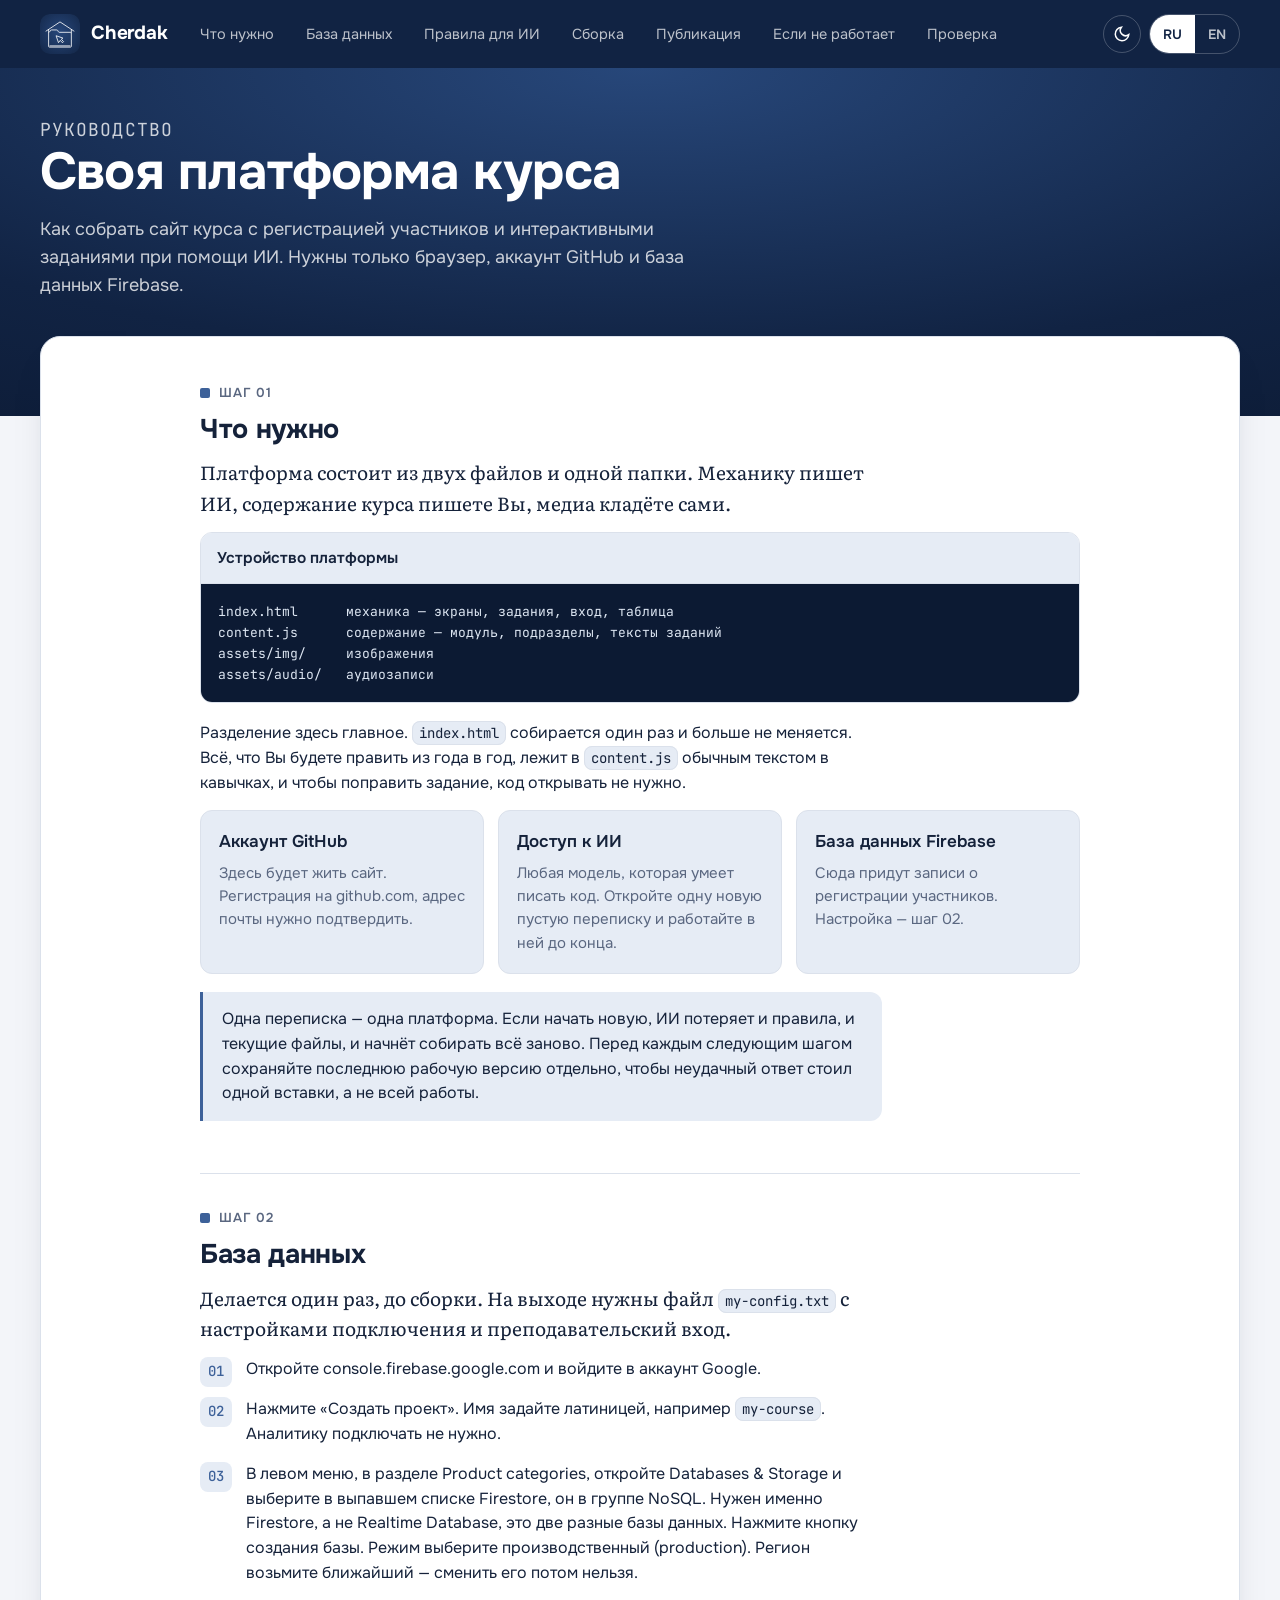
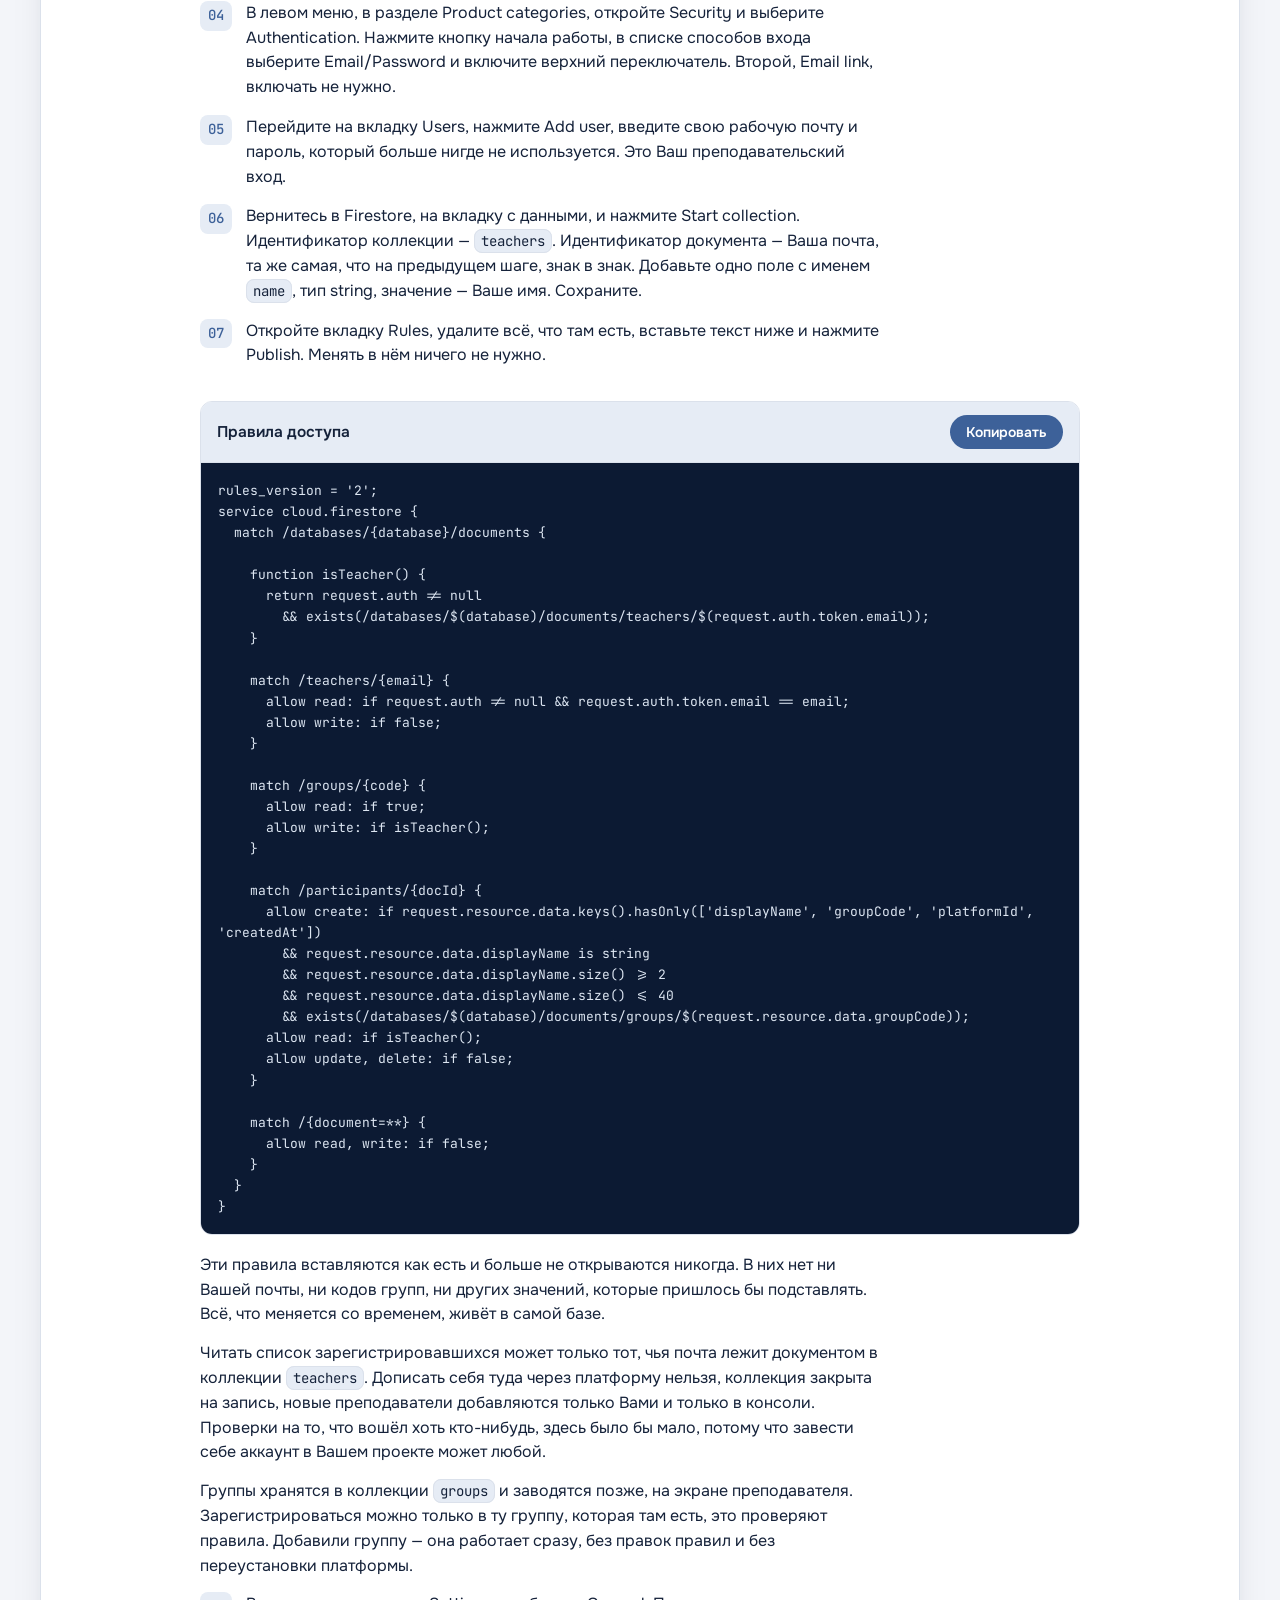
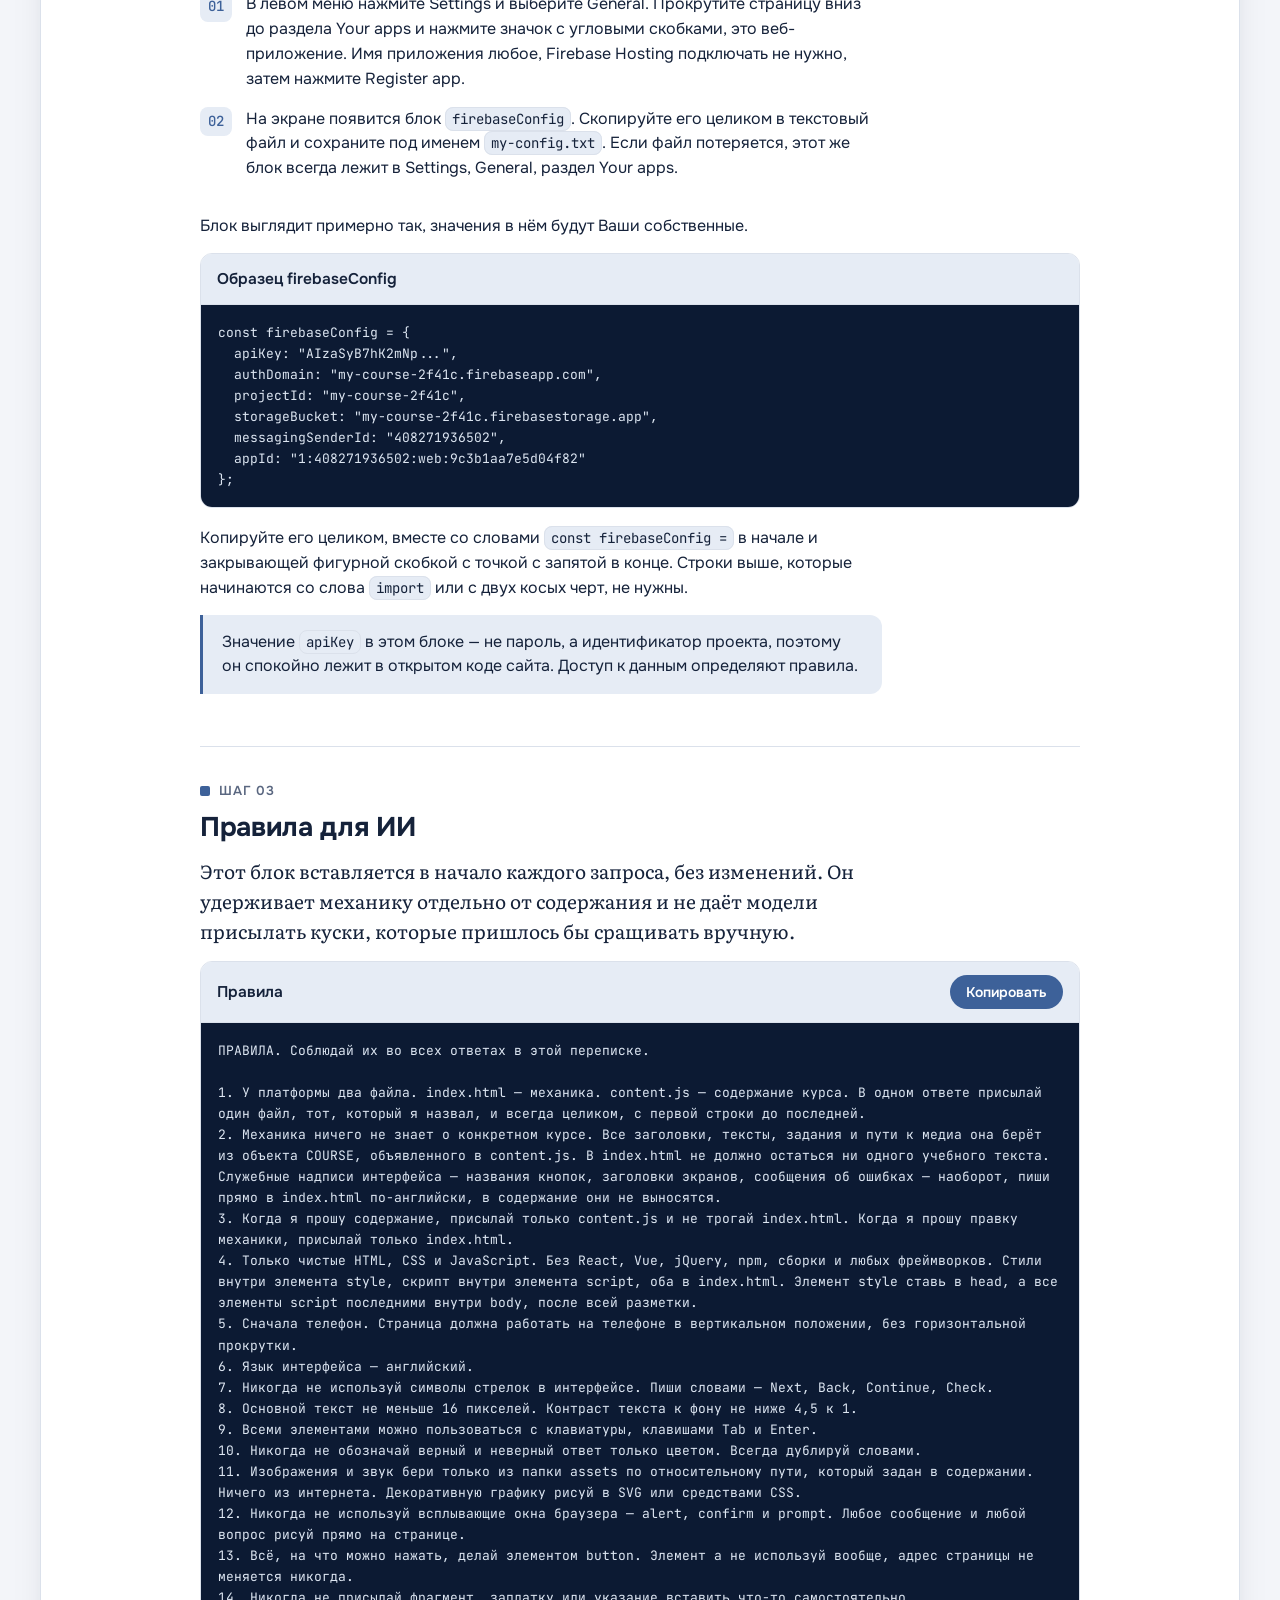
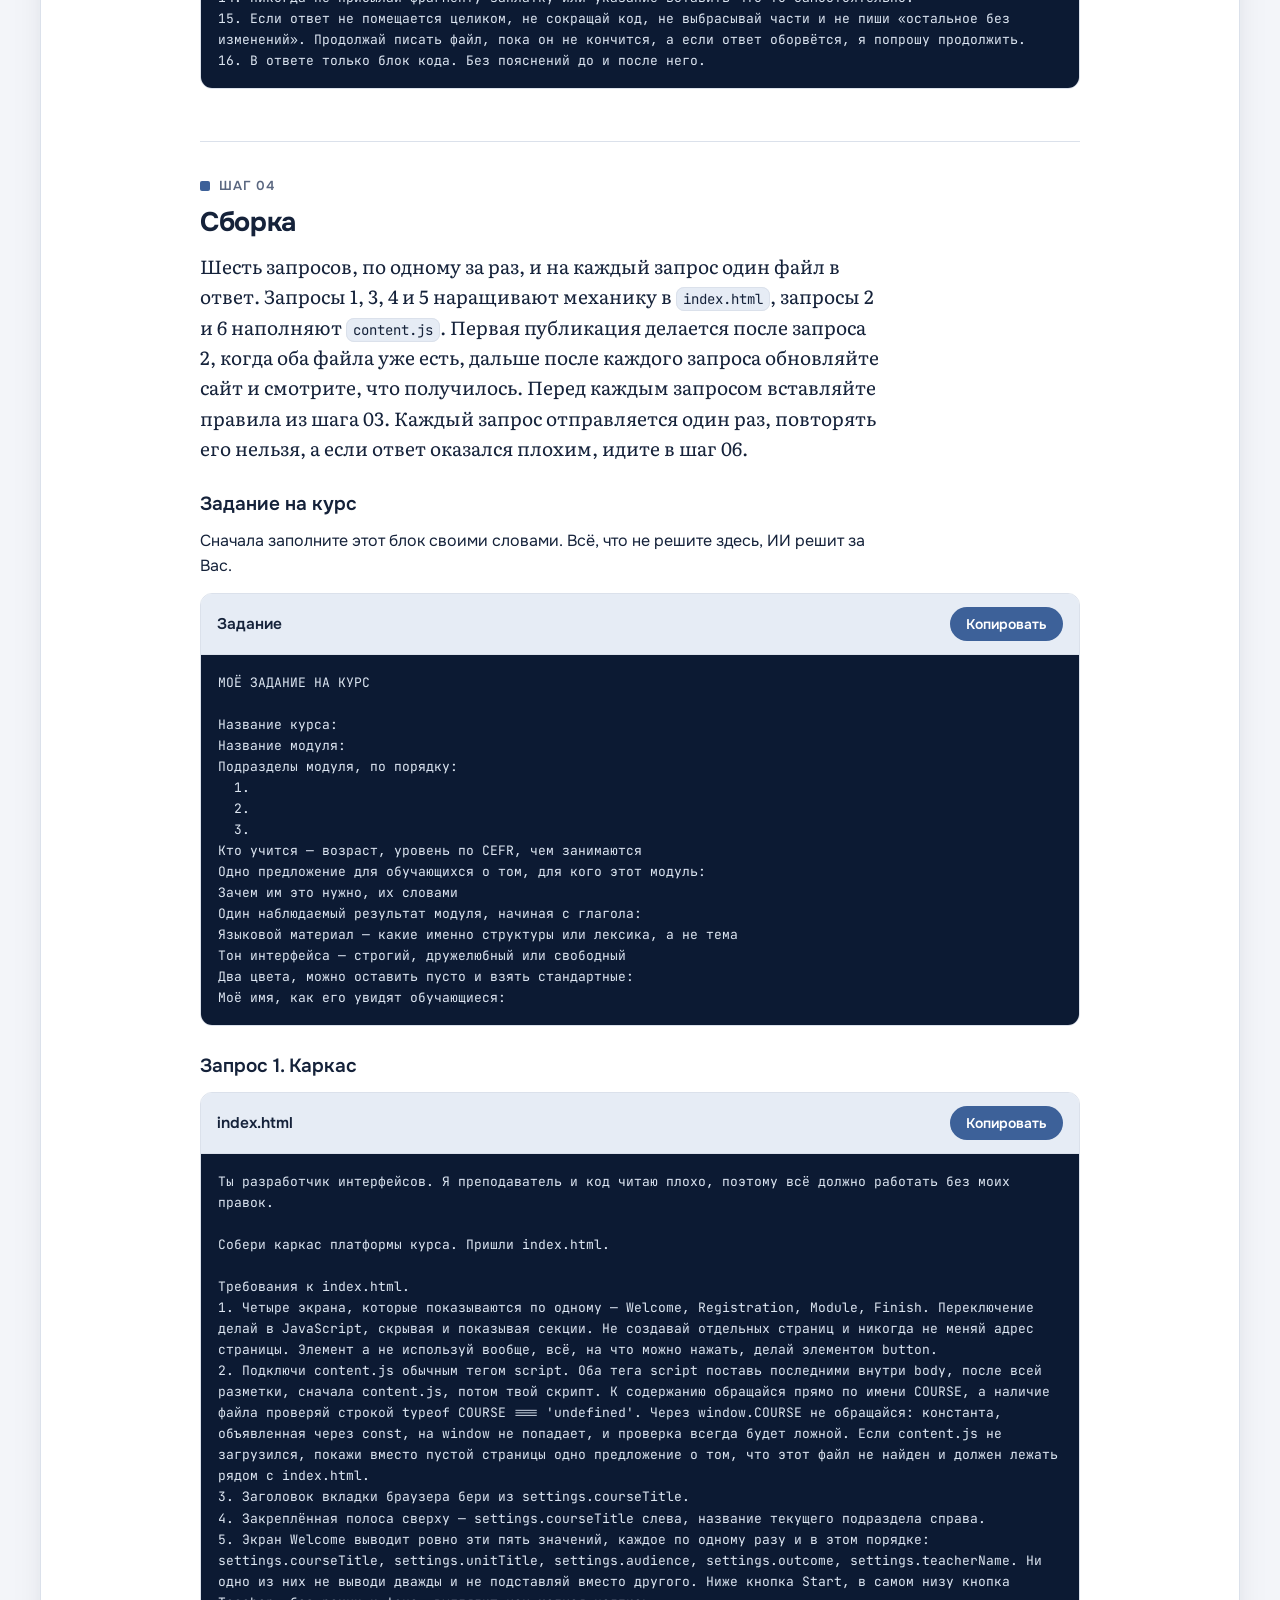
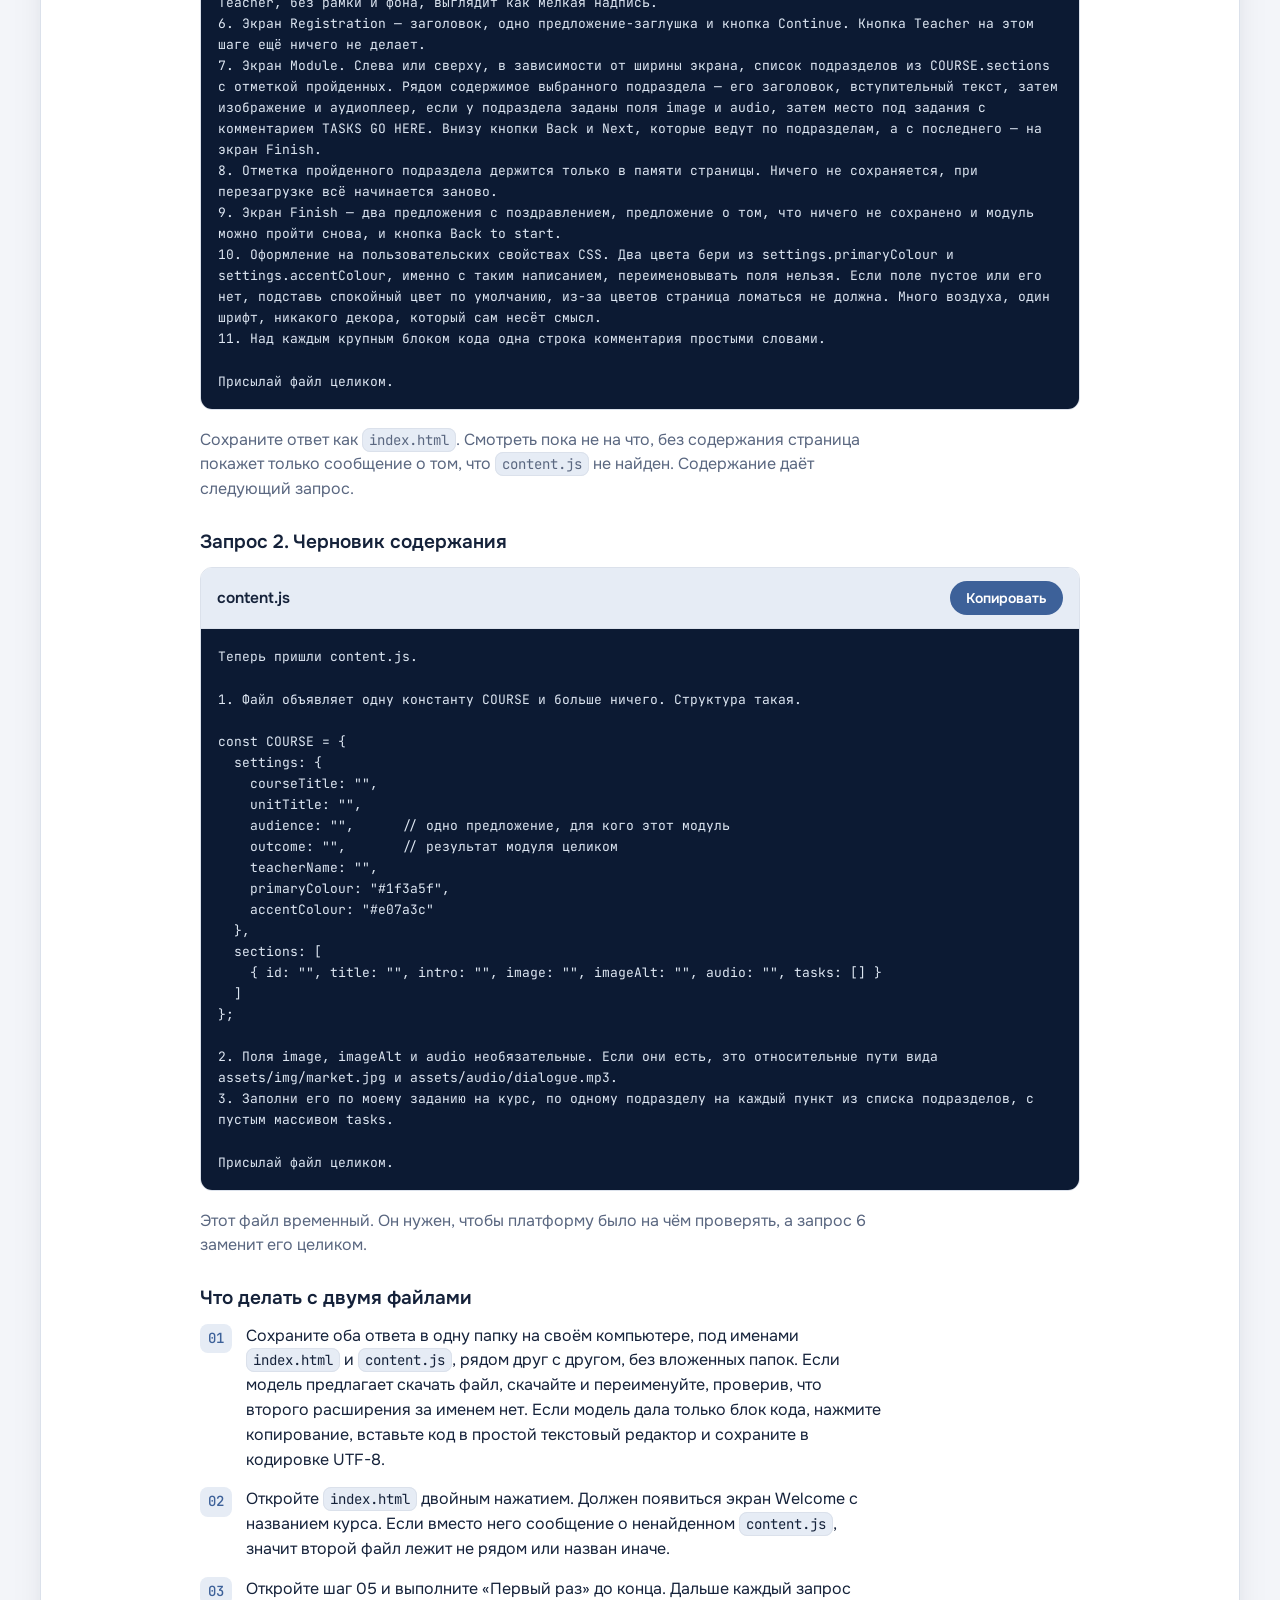
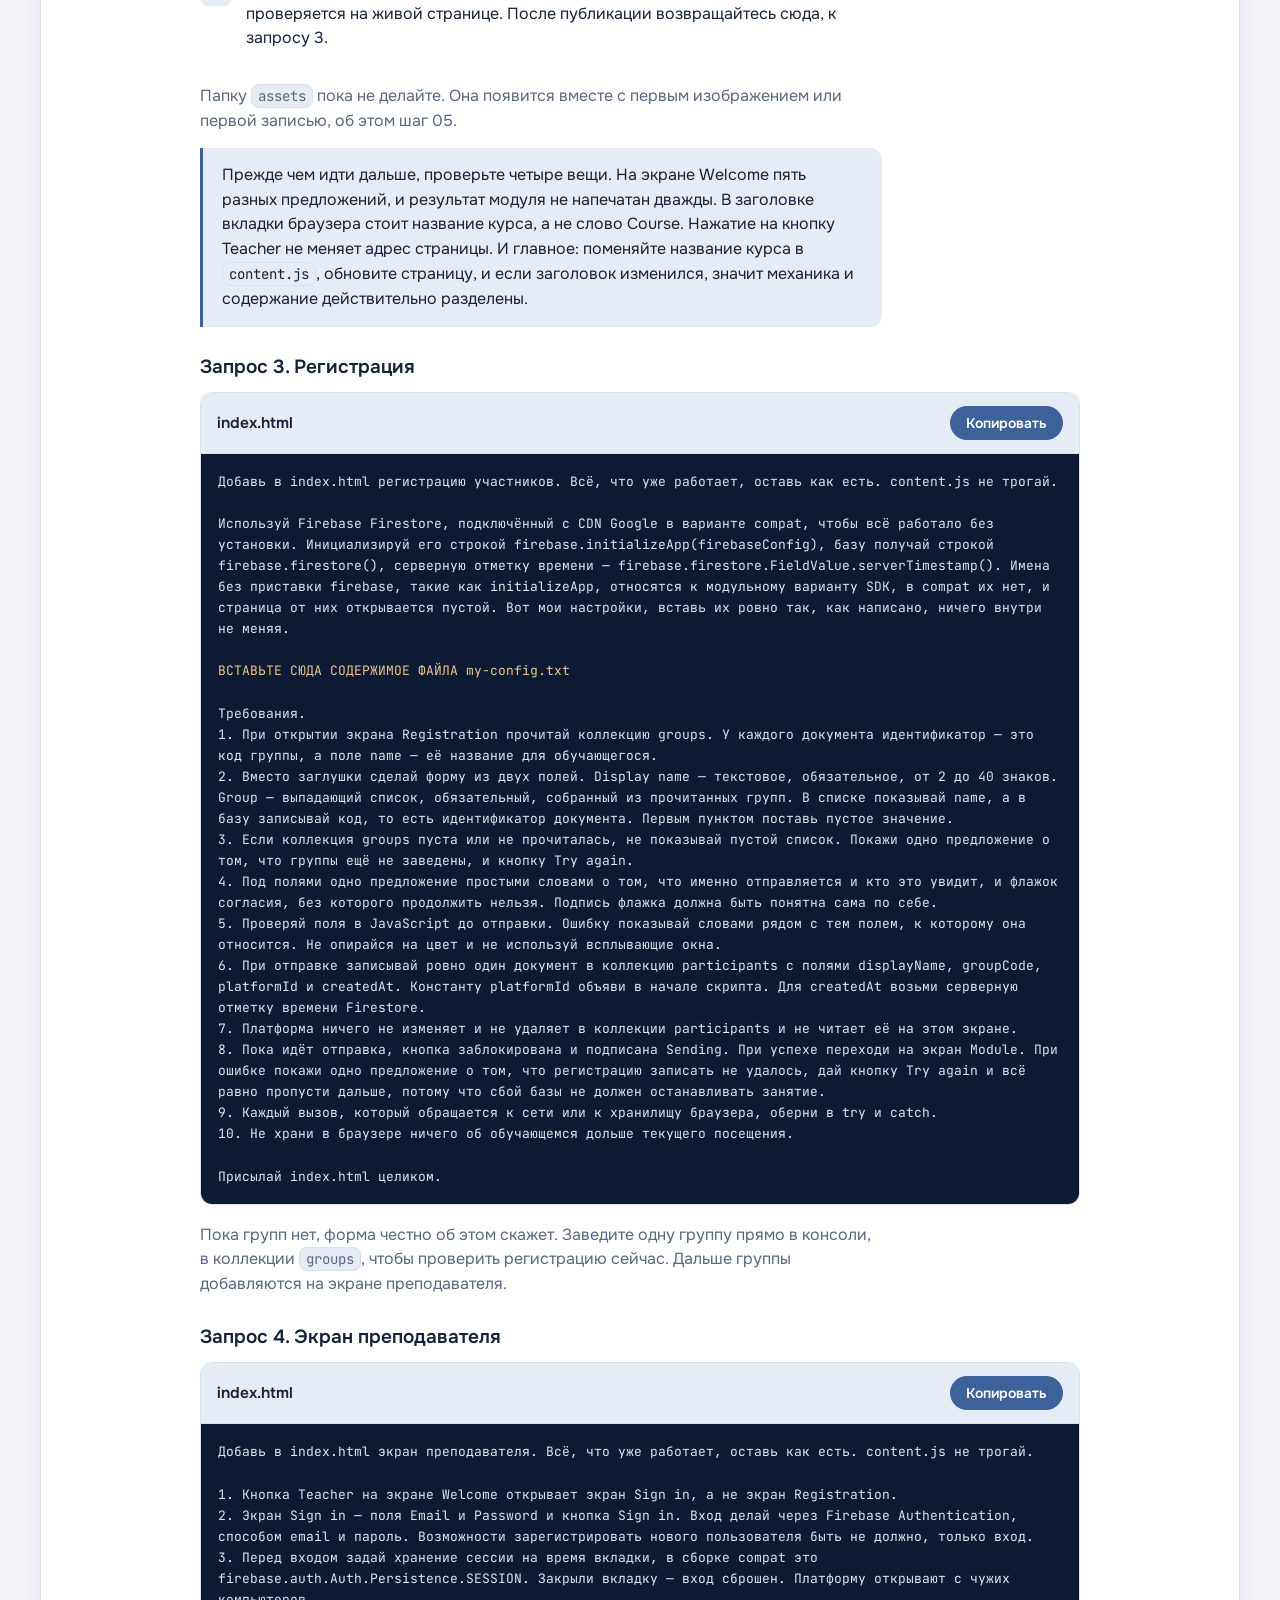
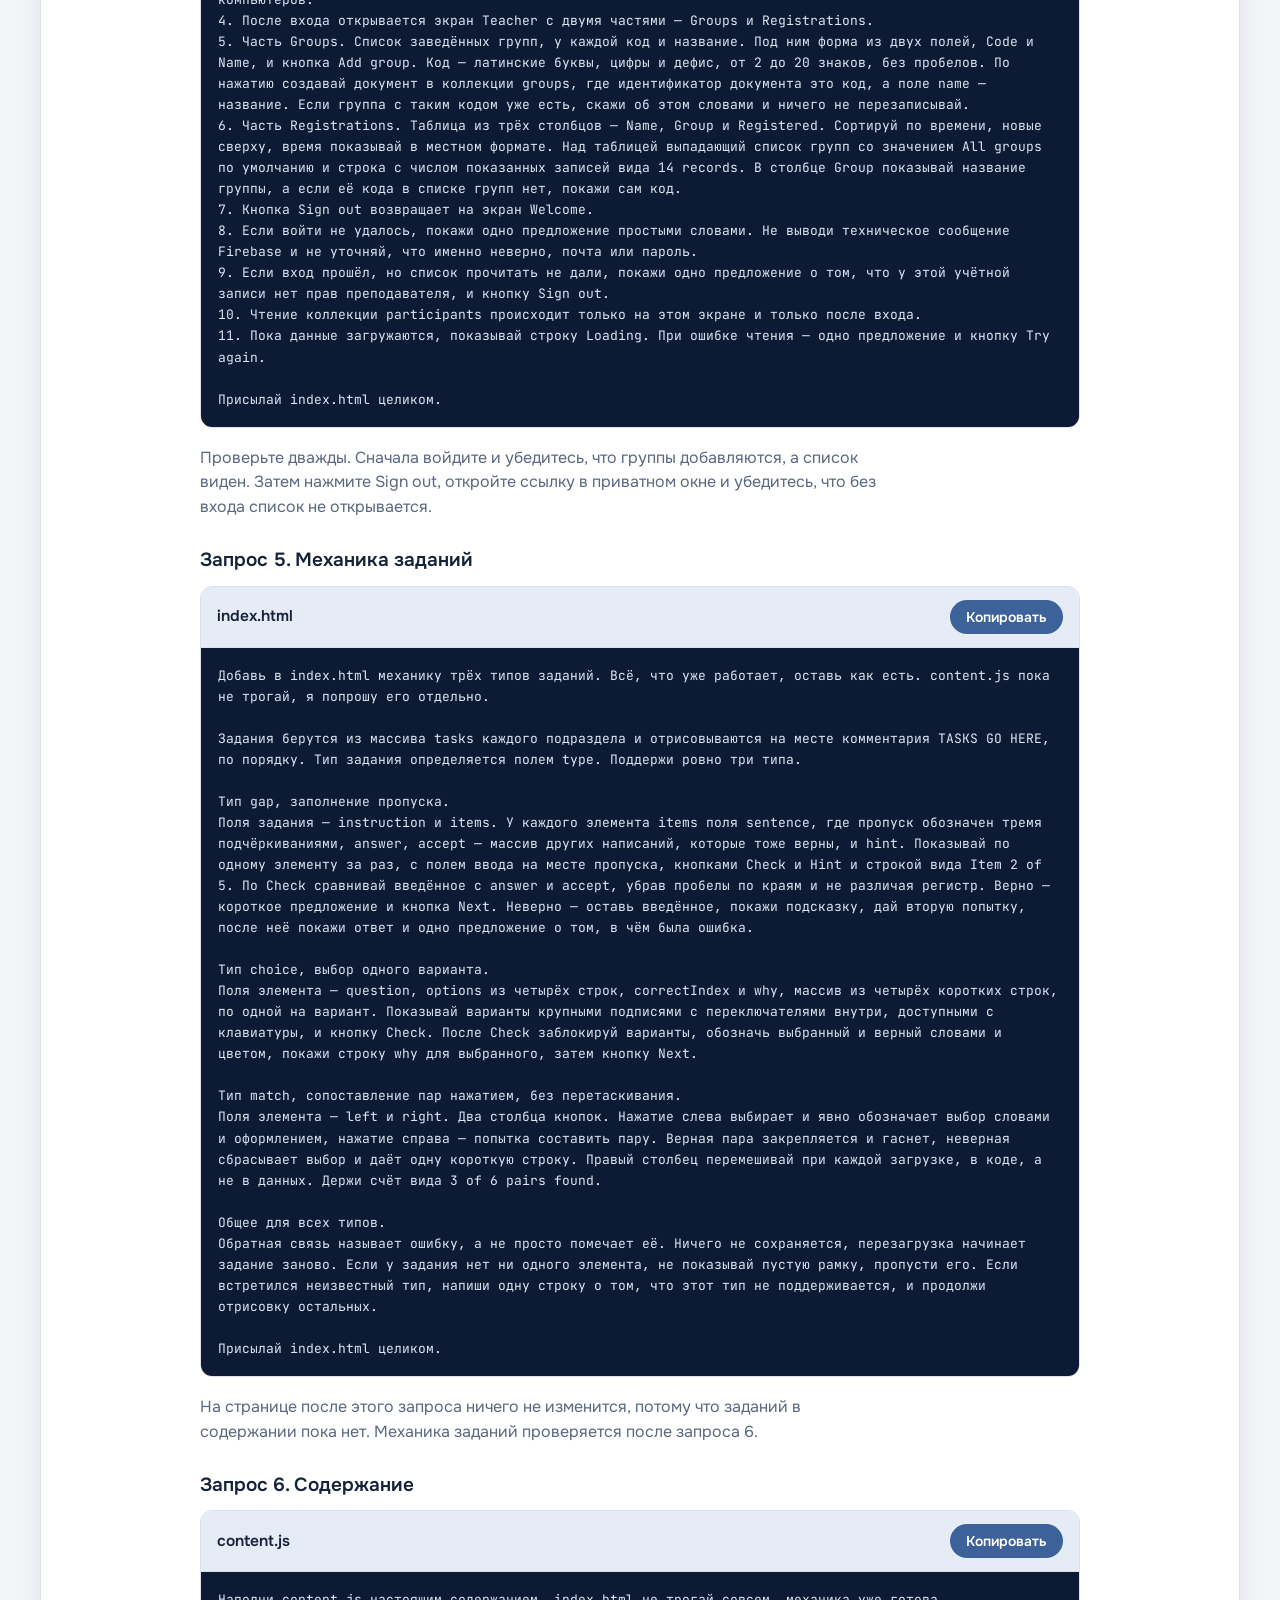
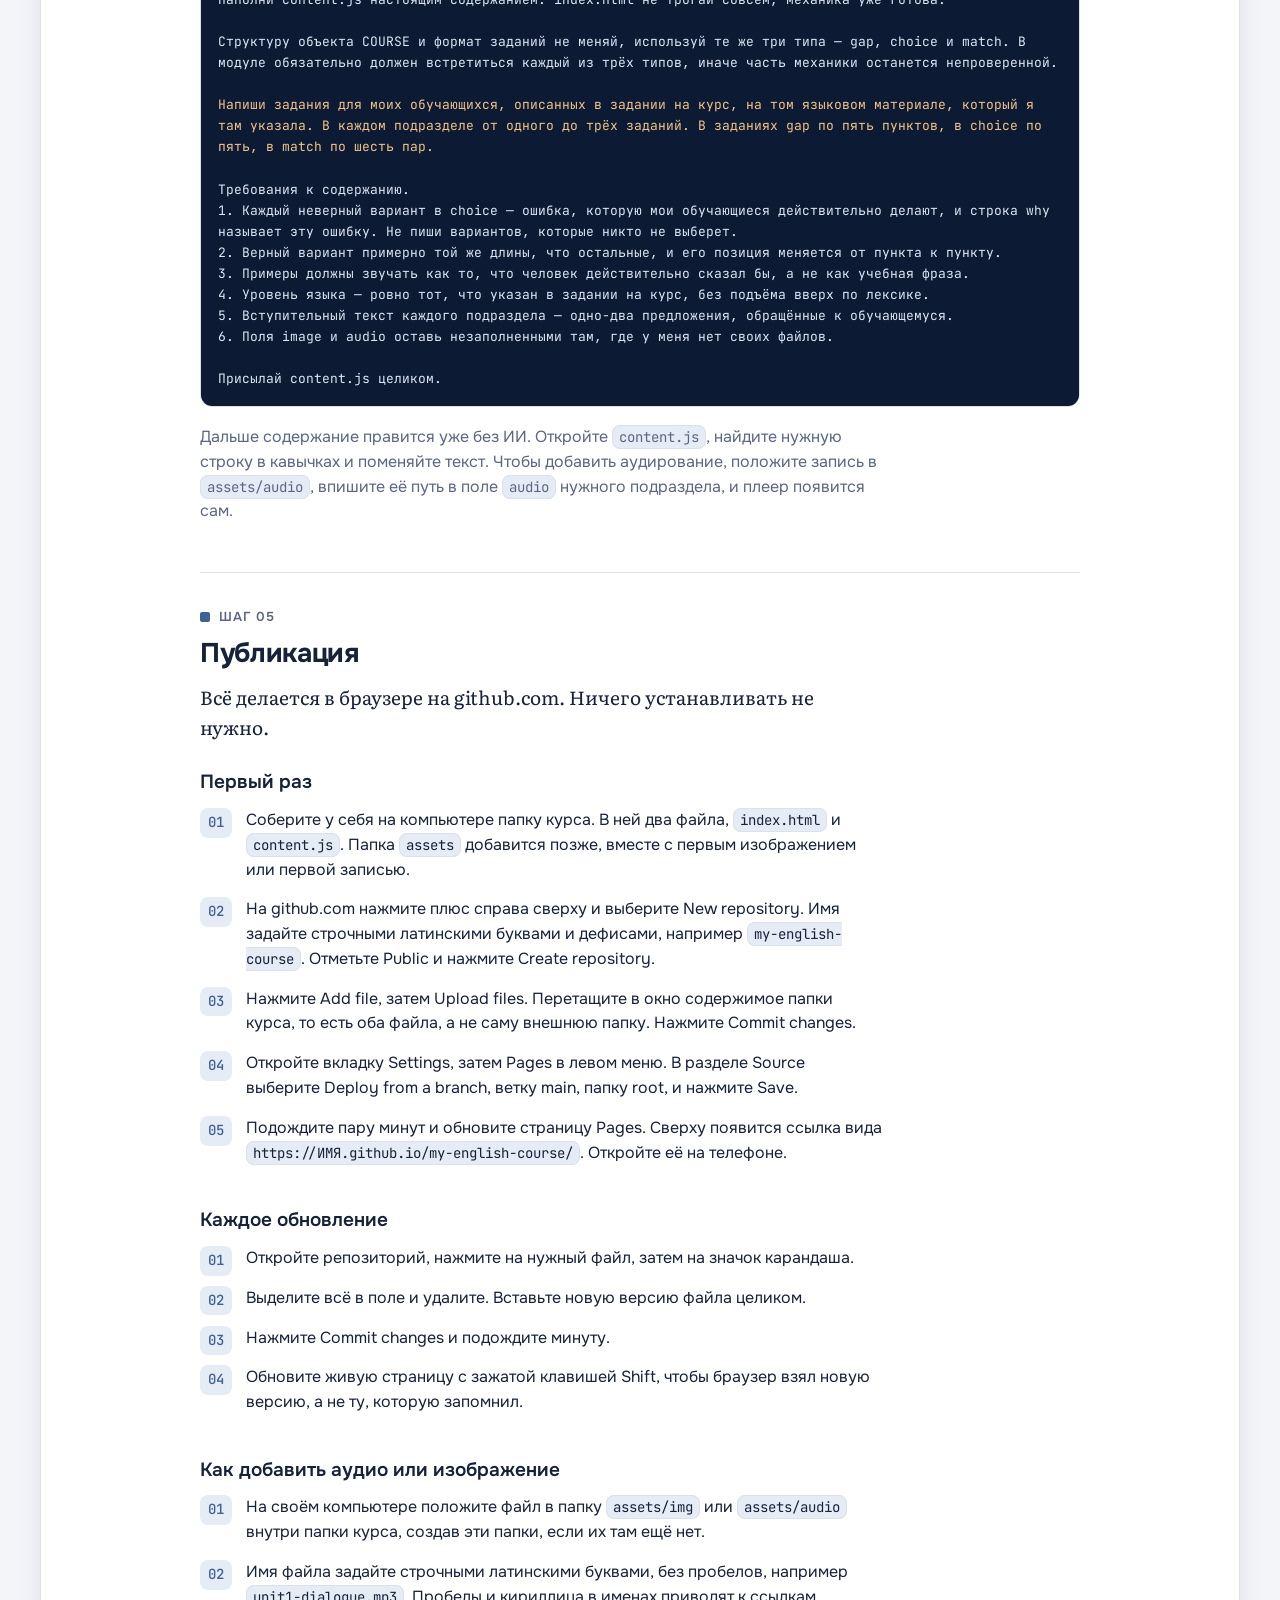
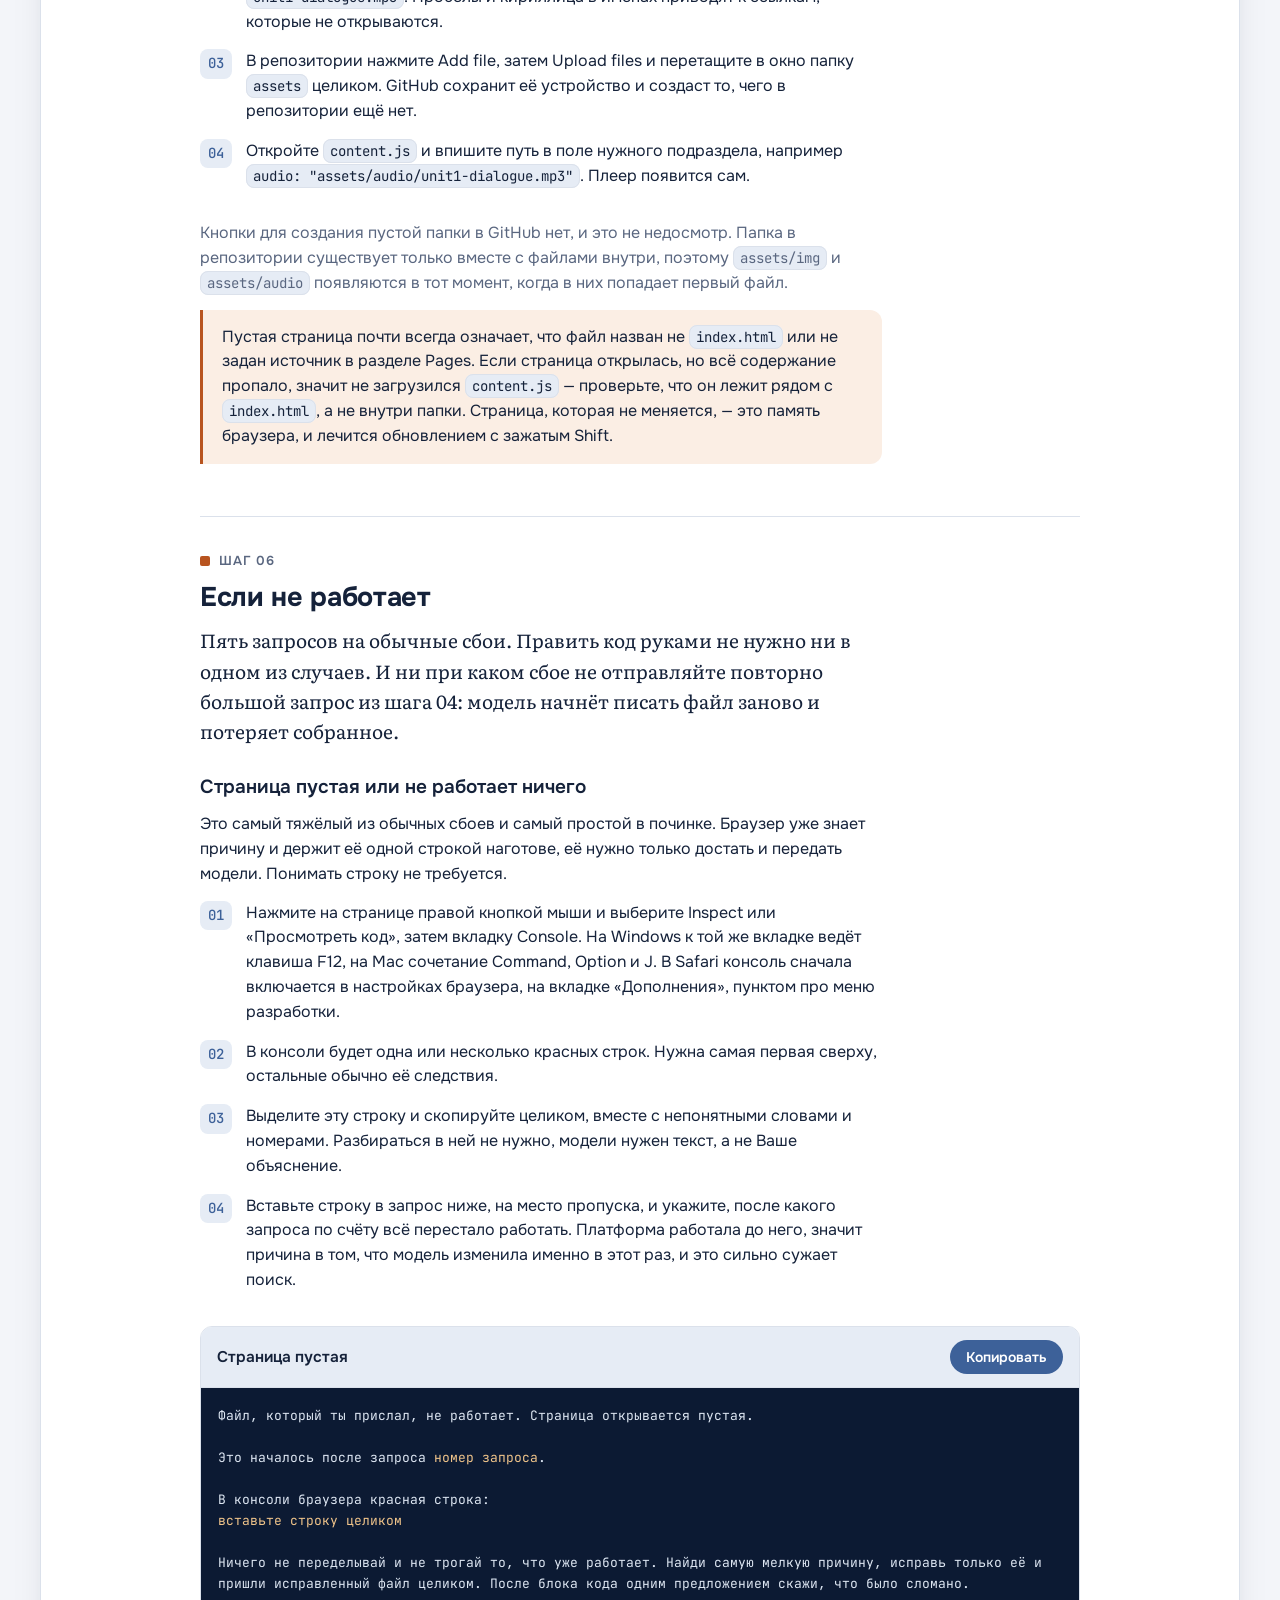
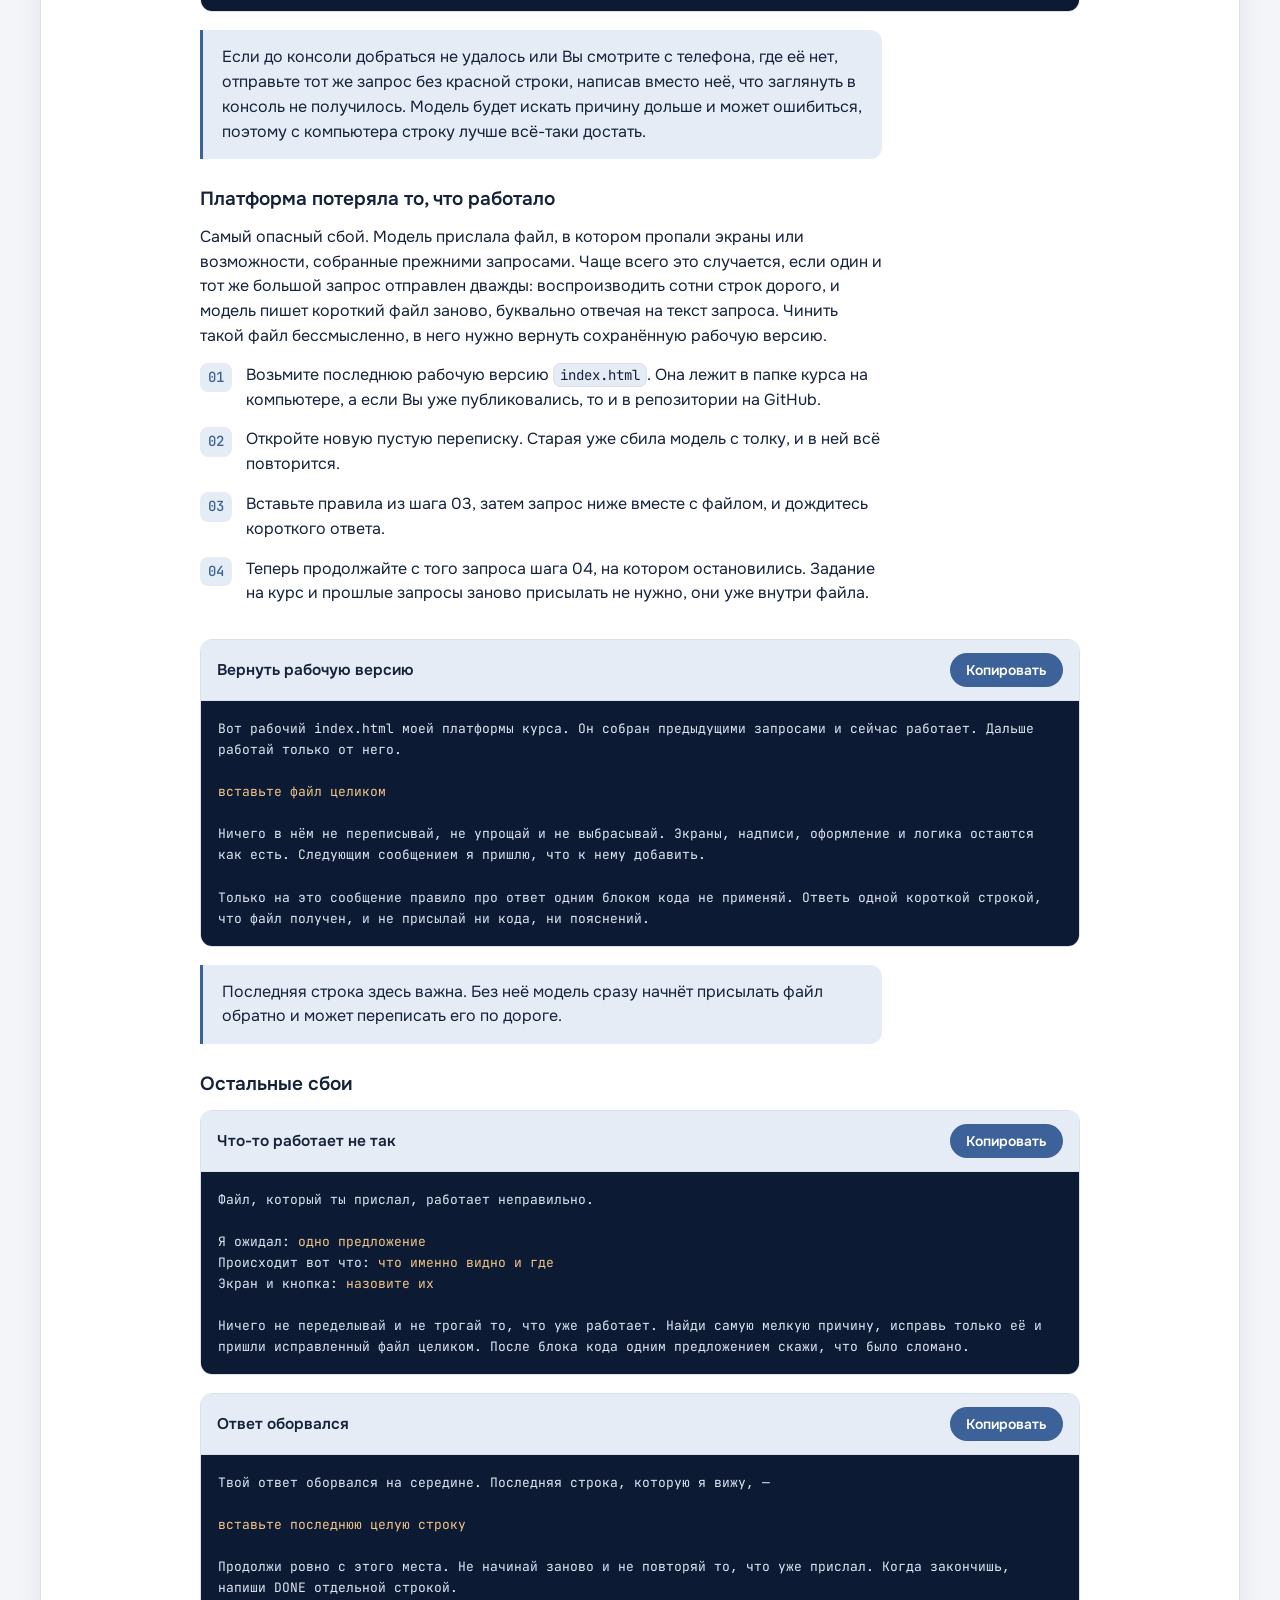
==== commit 16bbda9b: "Registration prompt" ====
--- a/index.html
+++ b/index.html
@@ -306,7 +306,7 @@
   <div data-l="ru">
     <div class="kind num"><i></i><b>Шаг 04</b></div>
     <h2>Сборка</h2>
-    <p class="lead">Шесть запросов, по одному за раз, и на каждый запрос один файл в ответ. Запросы 1, 3, 4 и 5 наращивают механику в <code>index.html</code>, запросы 2 и 6 наполняют <code>content.js</code>. Первая публикация делается после запроса 2, когда оба файла уже есть, дальше после каждого запроса обновляйте сайт и смотрите, что получилось. Перед каждым запросом вставляйте правила из шага 03.</p>
+    <p class="lead">Шесть запросов, по одному за раз, и на каждый запрос один файл в ответ. Запросы 1, 3, 4 и 5 наращивают механику в <code>index.html</code>, запросы 2 и 6 наполняют <code>content.js</code>. Первая публикация делается после запроса 2, когда оба файла уже есть, дальше после каждого запроса обновляйте сайт и смотрите, что получилось. Перед каждым запросом вставляйте правила из шага 03. Каждый запрос отправляется один раз, повторять его нельзя, а если ответ оказался плохим, идите в шаг 06.</p>
 
     <h3>Задание на курс</h3>
     <p>Сначала заполните этот блок своими словами. Всё, что не решите здесь, ИИ решит за Вас.</p>
@@ -485,7 +485,7 @@
   <div data-l="en">
     <div class="kind num"><i></i><b>Step 04</b></div>
     <h2>Building</h2>
-    <p class="lead">Six requests, one at a time, and one file in answer to each. Requests 1, 3, 4 and 5 build the mechanics in <code>index.html</code>, requests 2 and 6 fill <code>content.js</code>. The first publication happens after request 2, once both files exist, and from then on you reload the site and look at the result after each one. Paste the rules from step 03 before every request.</p>
+    <p class="lead">Six requests, one at a time, and one file in answer to each. Requests 1, 3, 4 and 5 build the mechanics in <code>index.html</code>, requests 2 and 6 fill <code>content.js</code>. The first publication happens after request 2, once both files exist, and from then on you reload the site and look at the result after each one. Paste the rules from step 03 before every request. Each request is sent once and never repeated; if an answer comes back bad, go to step 06.</p>
 
     <h3>Course brief</h3>
     <p>Fill this in first, in your own words. Everything you do not decide here, the AI will decide for you.</p>
@@ -728,7 +728,7 @@
   <div data-l="ru">
     <div class="kind check"><i></i><b>Шаг 06</b></div>
     <h2>Если не работает</h2>
-    <p class="lead">Четыре запроса на обычные сбои. Править код руками не нужно ни в одном из случаев.</p>
+    <p class="lead">Пять запросов на обычные сбои. Править код руками не нужно ни в одном из случаев. И ни при каком сбое не отправляйте повторно большой запрос из шага 04: модель начнёт писать файл заново и потеряет собранное.</p>
     <h3>Страница пустая или не работает ничего</h3>
     <p>Это самый тяжёлый из обычных сбоев и самый простой в починке. Браузер уже знает причину и держит её одной строкой наготове, её нужно только достать и передать модели. Понимать строку не требуется.</p>
     <ol class="steps">
@@ -750,6 +750,26 @@
     </div>
     <div class="note"><p>Если до консоли добраться не удалось или Вы смотрите с телефона, где её нет, отправьте тот же запрос без красной строки, написав вместо неё, что заглянуть в консоль не получилось. Модель будет искать причину дольше и может ошибиться, поэтому с компьютера строку лучше всё-таки достать.</p></div>
 
+    <h3>Платформа потеряла то, что работало</h3>
+    <p>Самый опасный сбой. Модель прислала файл, в котором пропали экраны или возможности, собранные прежними запросами. Чаще всего это случается, если один и тот же большой запрос отправлен дважды: воспроизводить сотни строк дорого, и модель пишет короткий файл заново, буквально отвечая на текст запроса. Чинить такой файл бессмысленно, в него нужно вернуть сохранённую рабочую версию.</p>
+    <ol class="steps">
+      <li>Возьмите последнюю рабочую версию <code>index.html</code>. Она лежит в папке курса на компьютере, а если Вы уже публиковались, то и в репозитории на GitHub.</li>
+      <li>Откройте новую пустую переписку. Старая уже сбила модель с толку, и в ней всё повторится.</li>
+      <li>Вставьте правила из шага 03, затем запрос ниже вместе с файлом, и дождитесь короткого ответа.</li>
+      <li>Теперь продолжайте с того запроса шага 04, на котором остановились. Задание на курс и прошлые запросы заново присылать не нужно, они уже внутри файла.</li>
+    </ol>
+    <div class="block">
+      <div class="block-head"><b>Вернуть рабочую версию</b><button class="btn btn-sm copy" type="button">Копировать</button></div>
+      <pre>Вот рабочий index.html моей платформы курса. Он собран предыдущими запросами и сейчас работает. Дальше работай только от него.
+
+<span class="fill">вставьте файл целиком</span>
+
+Ничего в нём не переписывай, не упрощай и не выбрасывай. Экраны, надписи, оформление и логика остаются как есть. Следующим сообщением я пришлю, что к нему добавить.
+
+Только на это сообщение правило про ответ одним блоком кода не применяй. Ответь одной короткой строкой, что файл получен, и не присылай ни кода, ни пояснений.</pre>
+    </div>
+    <div class="note"><p>Последняя строка здесь важна. Без неё модель сразу начнёт присылать файл обратно и может переписать его по дороге.</p></div>
+
     <h3>Остальные сбои</h3>
     <div class="block">
       <div class="block-head"><b>Что-то работает не так</b><button class="btn btn-sm copy" type="button">Копировать</button></div>
@@ -782,7 +802,7 @@
   <div data-l="en">
     <div class="kind check"><i></i><b>Step 06</b></div>
     <h2>If it breaks</h2>
-    <p class="lead">Four requests for the ordinary failures. In none of these cases do you edit the code by hand.</p>
+    <p class="lead">Five requests for the ordinary failures. In none of these cases do you edit the code by hand. And whatever goes wrong, never send a large request from step 04 a second time: the model starts the file again from scratch and loses what was built.</p>
     <h3>The page is blank or nothing works</h3>
     <p>This is the worst of the ordinary failures and the easiest to repair. The browser already knows the cause and holds it ready in a single line; all you do is fetch that line and hand it to the model. You do not need to understand it.</p>
     <ol class="steps">
@@ -803,6 +823,26 @@
 Do not rebuild anything and do not touch what already works. Find the smallest cause, fix only that, and send the corrected file in full. After the code block, say in one sentence what was broken.</pre>
     </div>
     <div class="note"><p>If you could not reach the console, or you are looking at the page on a phone, where there is none, send the same request without the red line and write instead that you could not look in the console. The model will take longer to find the cause and may get it wrong, so on a computer it is worth fetching the line after all.</p></div>
+
+    <h3>The platform lost something that worked</h3>
+    <p>The worst failure of the lot. The model sends back a file in which screens or features built by earlier requests have gone. It usually happens when the same large request is sent twice: reproducing hundreds of lines is expensive, so the model writes a short file from scratch that answers the text of the request literally. Repairing such a file is pointless; what it needs is your saved working version back.</p>
+    <ol class="steps">
+      <li>Take the last working <code>index.html</code>. It is in the course folder on your computer, and if you have published already, in the repository on GitHub as well.</li>
+      <li>Open a new empty conversation. The old one has already led the model astray, and the same thing will happen again there.</li>
+      <li>Paste the rules from step 03, then the request below together with the file, and wait for the short answer.</li>
+      <li>Now carry on from the request in step 04 where you stopped. You do not need to send the course brief or the earlier requests again, they are already inside the file.</li>
+    </ol>
+    <div class="block">
+      <div class="block-head"><b>Put the working version back</b><button class="btn btn-sm copy" type="button">Copy</button></div>
+      <pre>Here is the working index.html of my course platform. Earlier requests built it and it works as it stands. From here on, work only from this file.
+
+<span class="fill">paste the whole file</span>
+
+Do not rewrite, simplify or drop anything in it. The screens, the wording, the styling and the logic all stay as they are. In my next message I will tell you what to add to it.
+
+For this message only, do not apply the rule about answering with a code block. Answer with one short line saying the file has arrived, and send neither code nor explanation.</pre>
+    </div>
+    <div class="note"><p>That last line matters. Without it the model starts sending the file straight back, and may rewrite it on the way.</p></div>
 
     <h3>The other failures</h3>
     <div class="block">
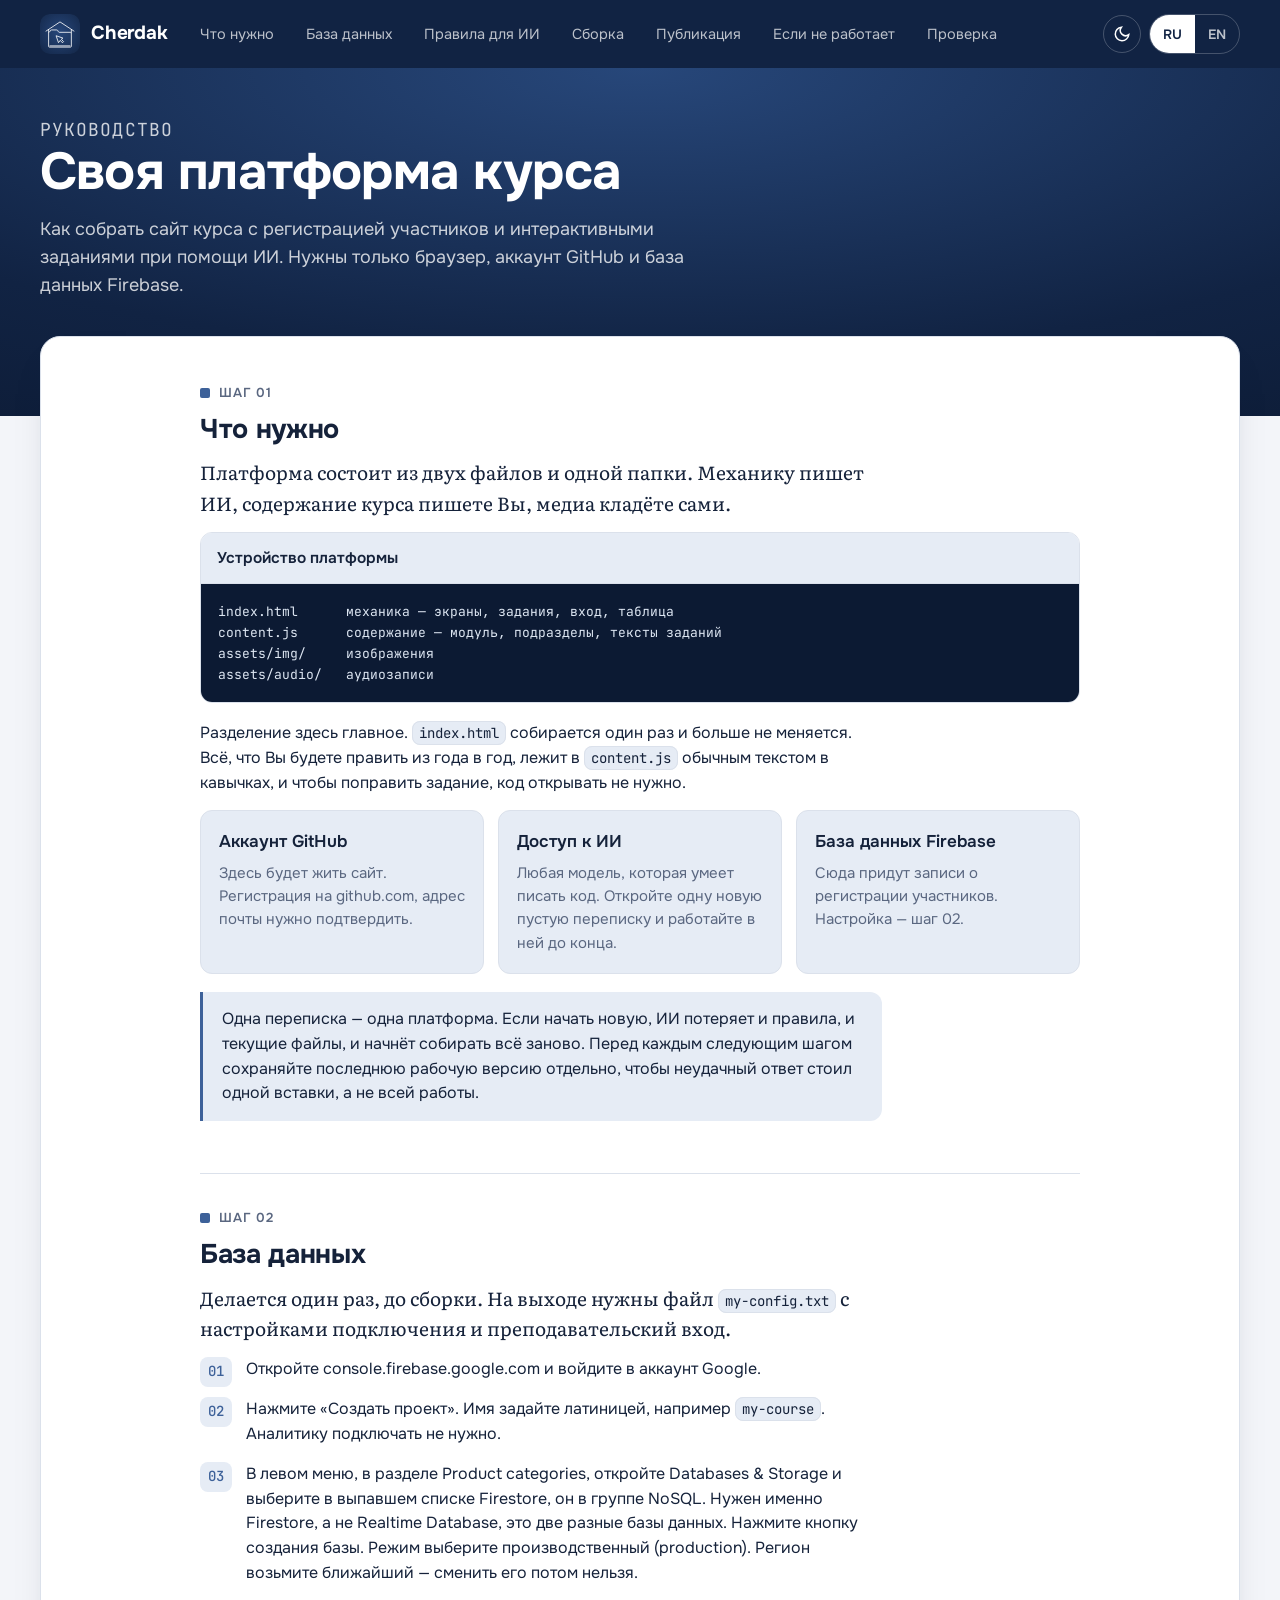
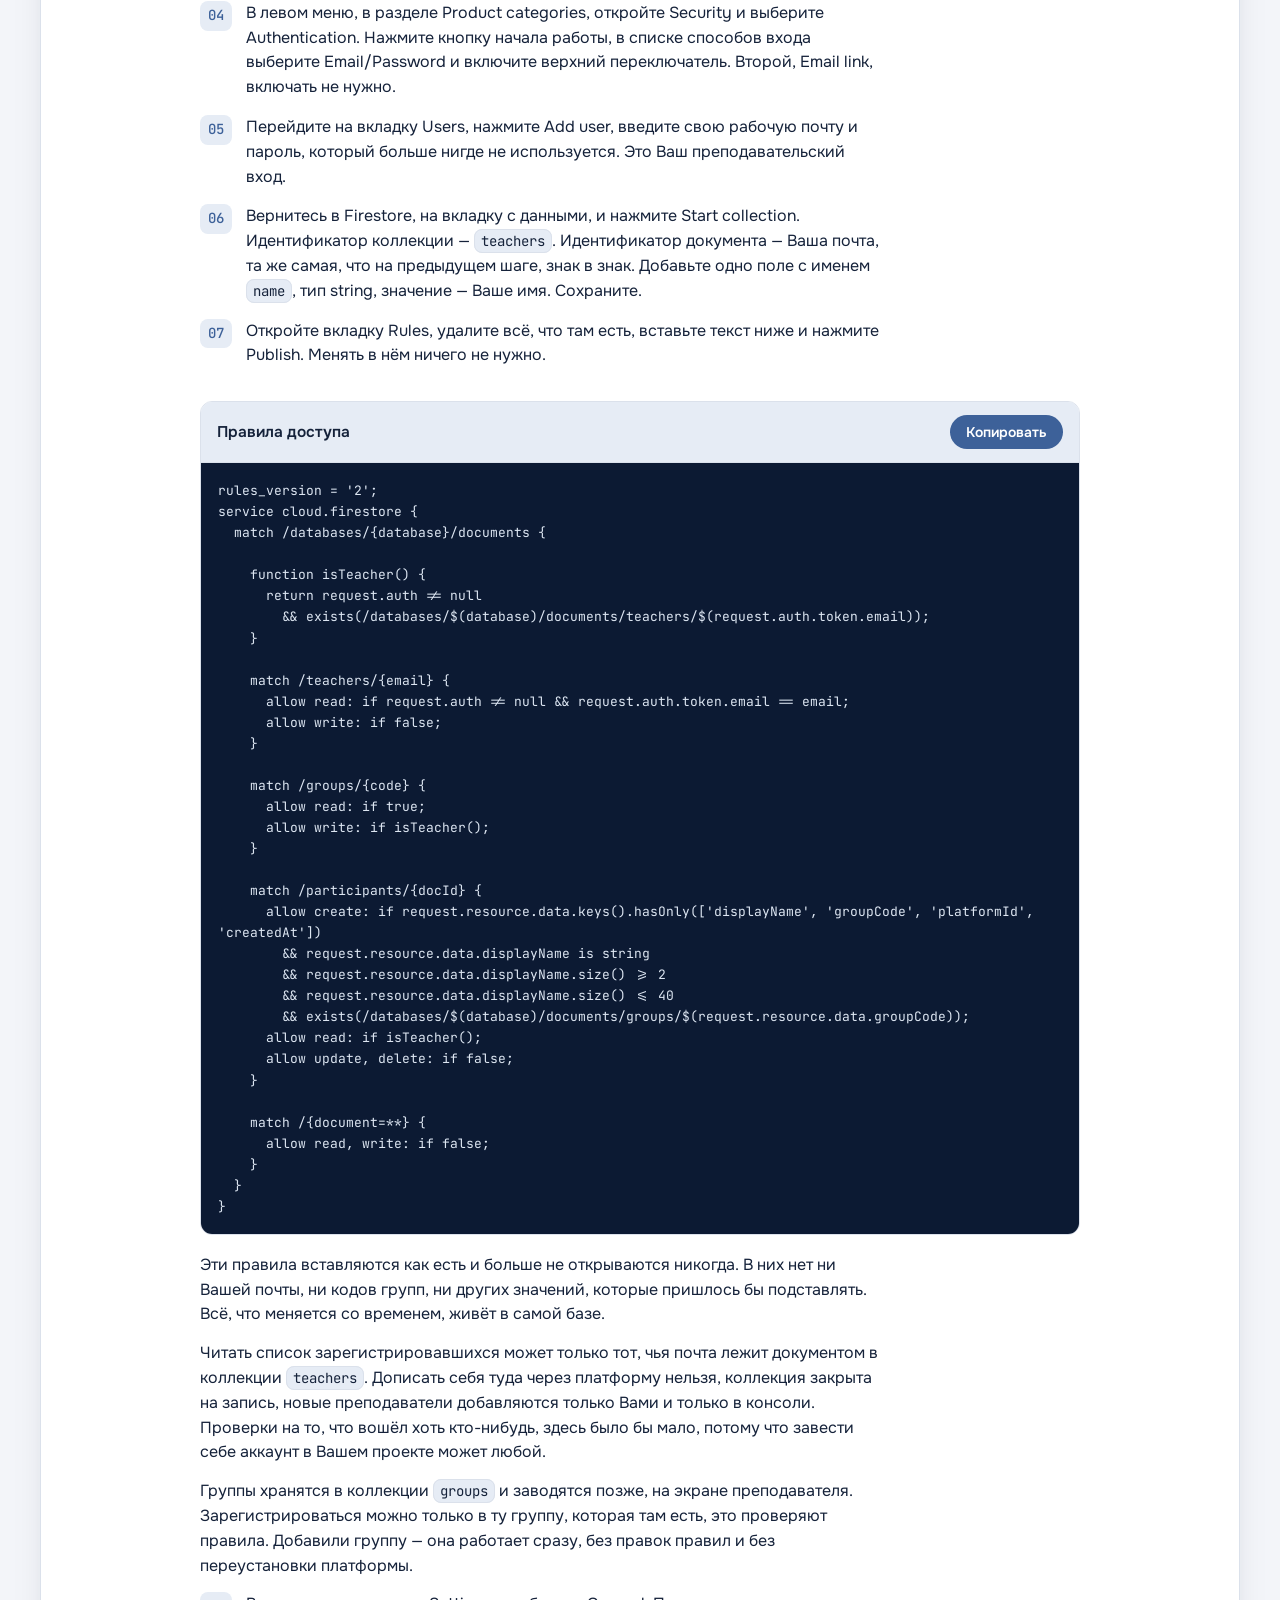
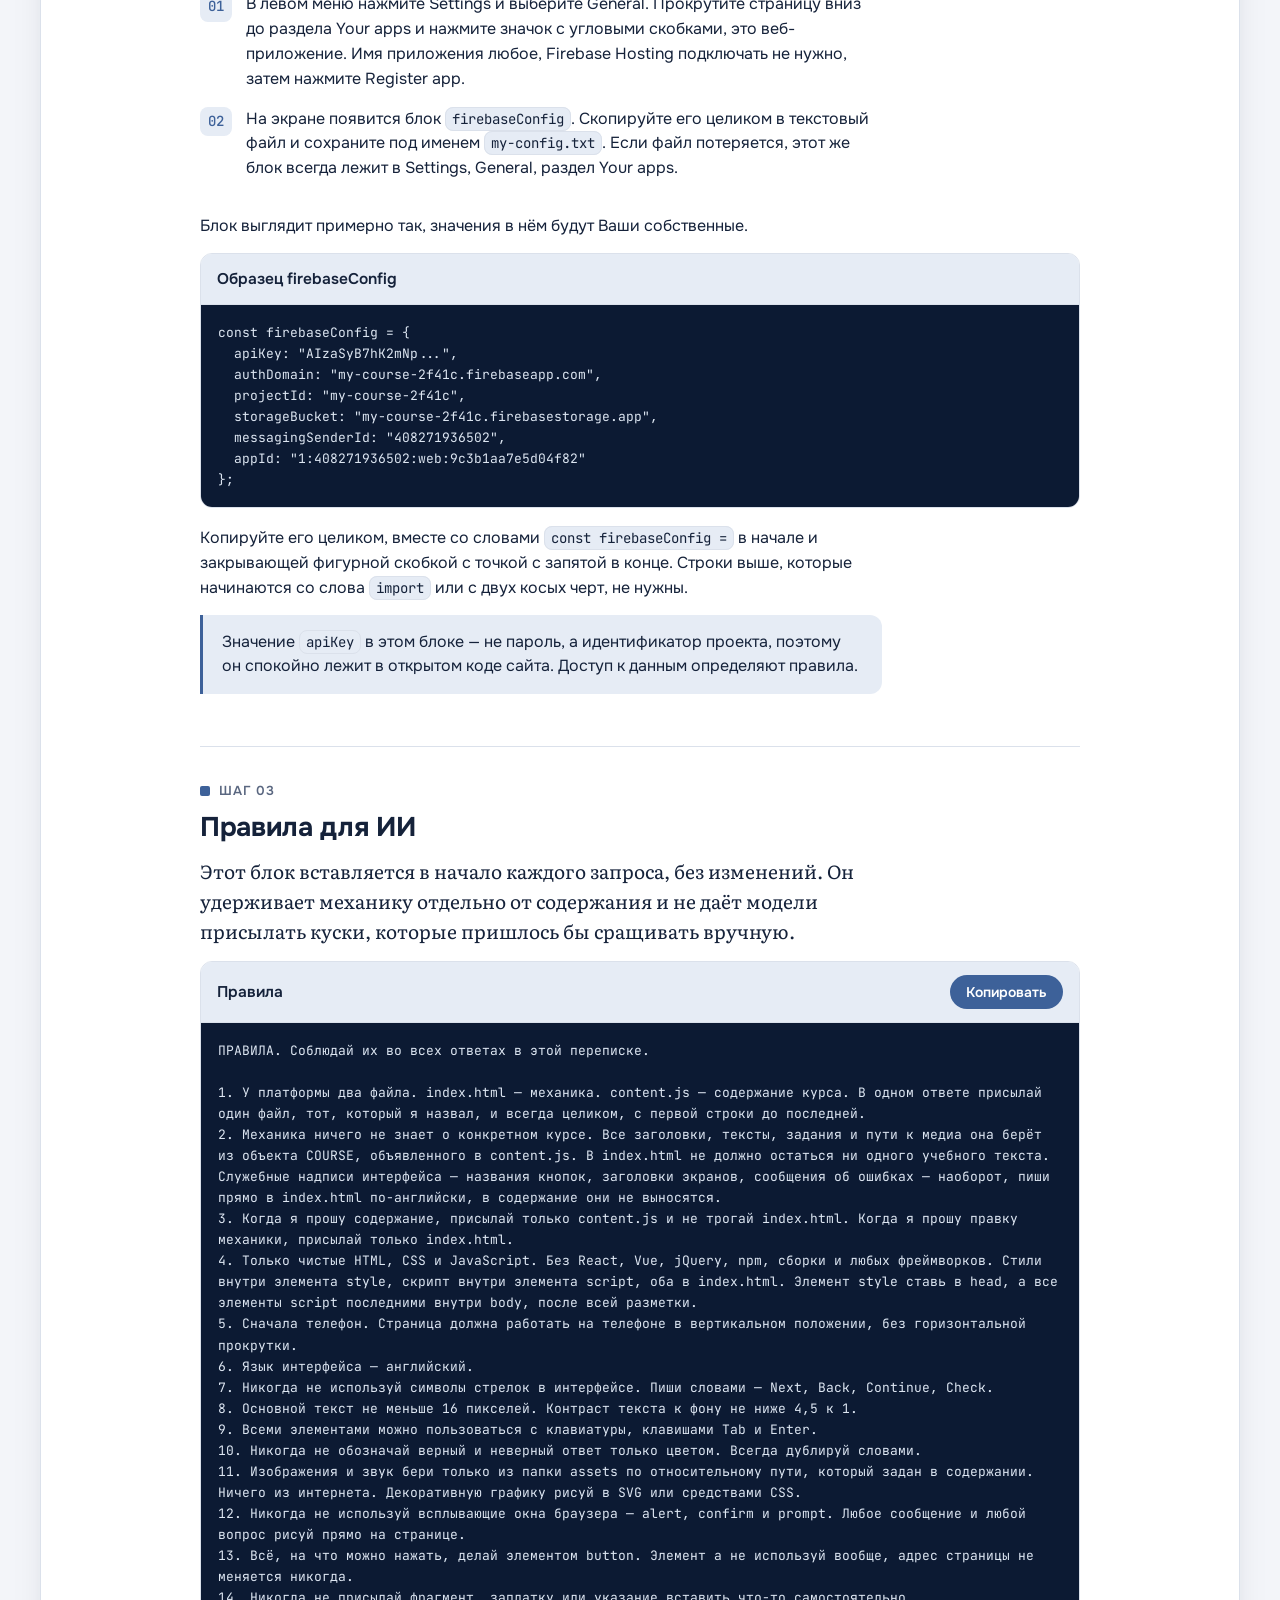
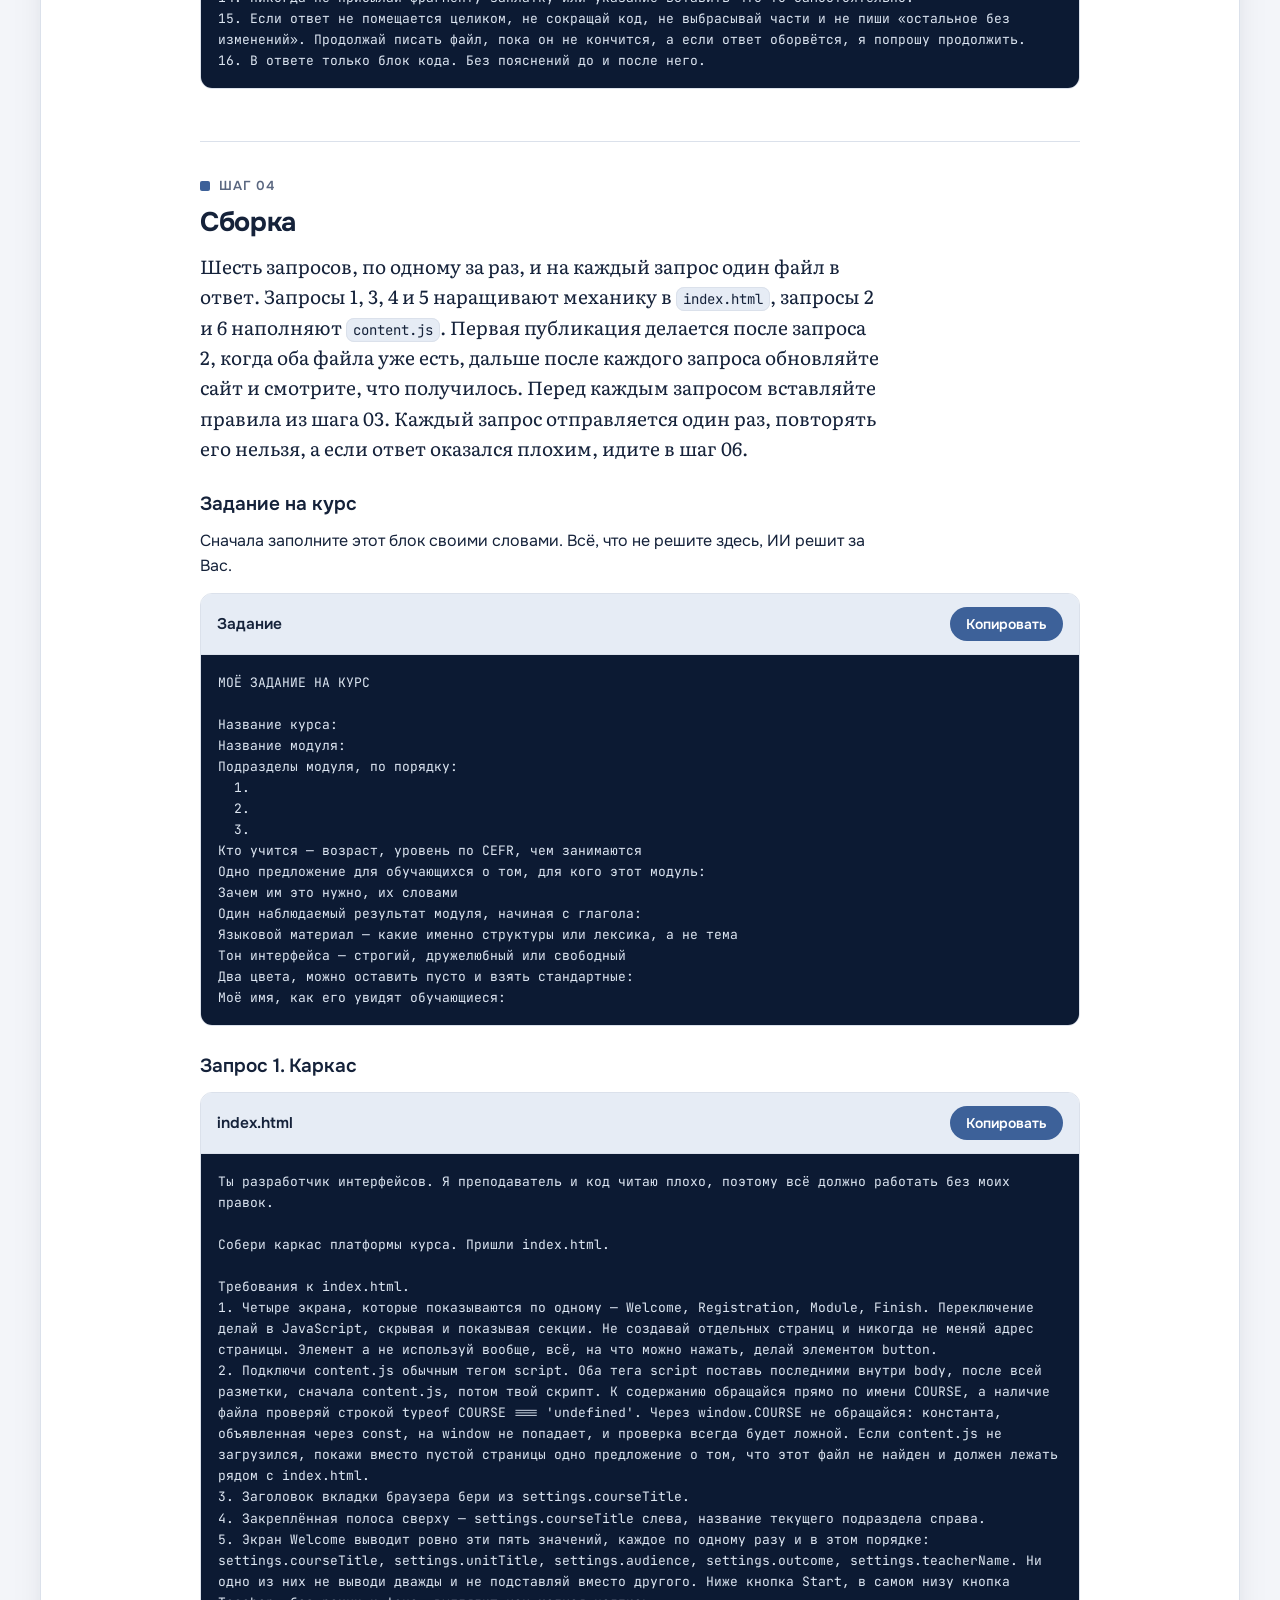
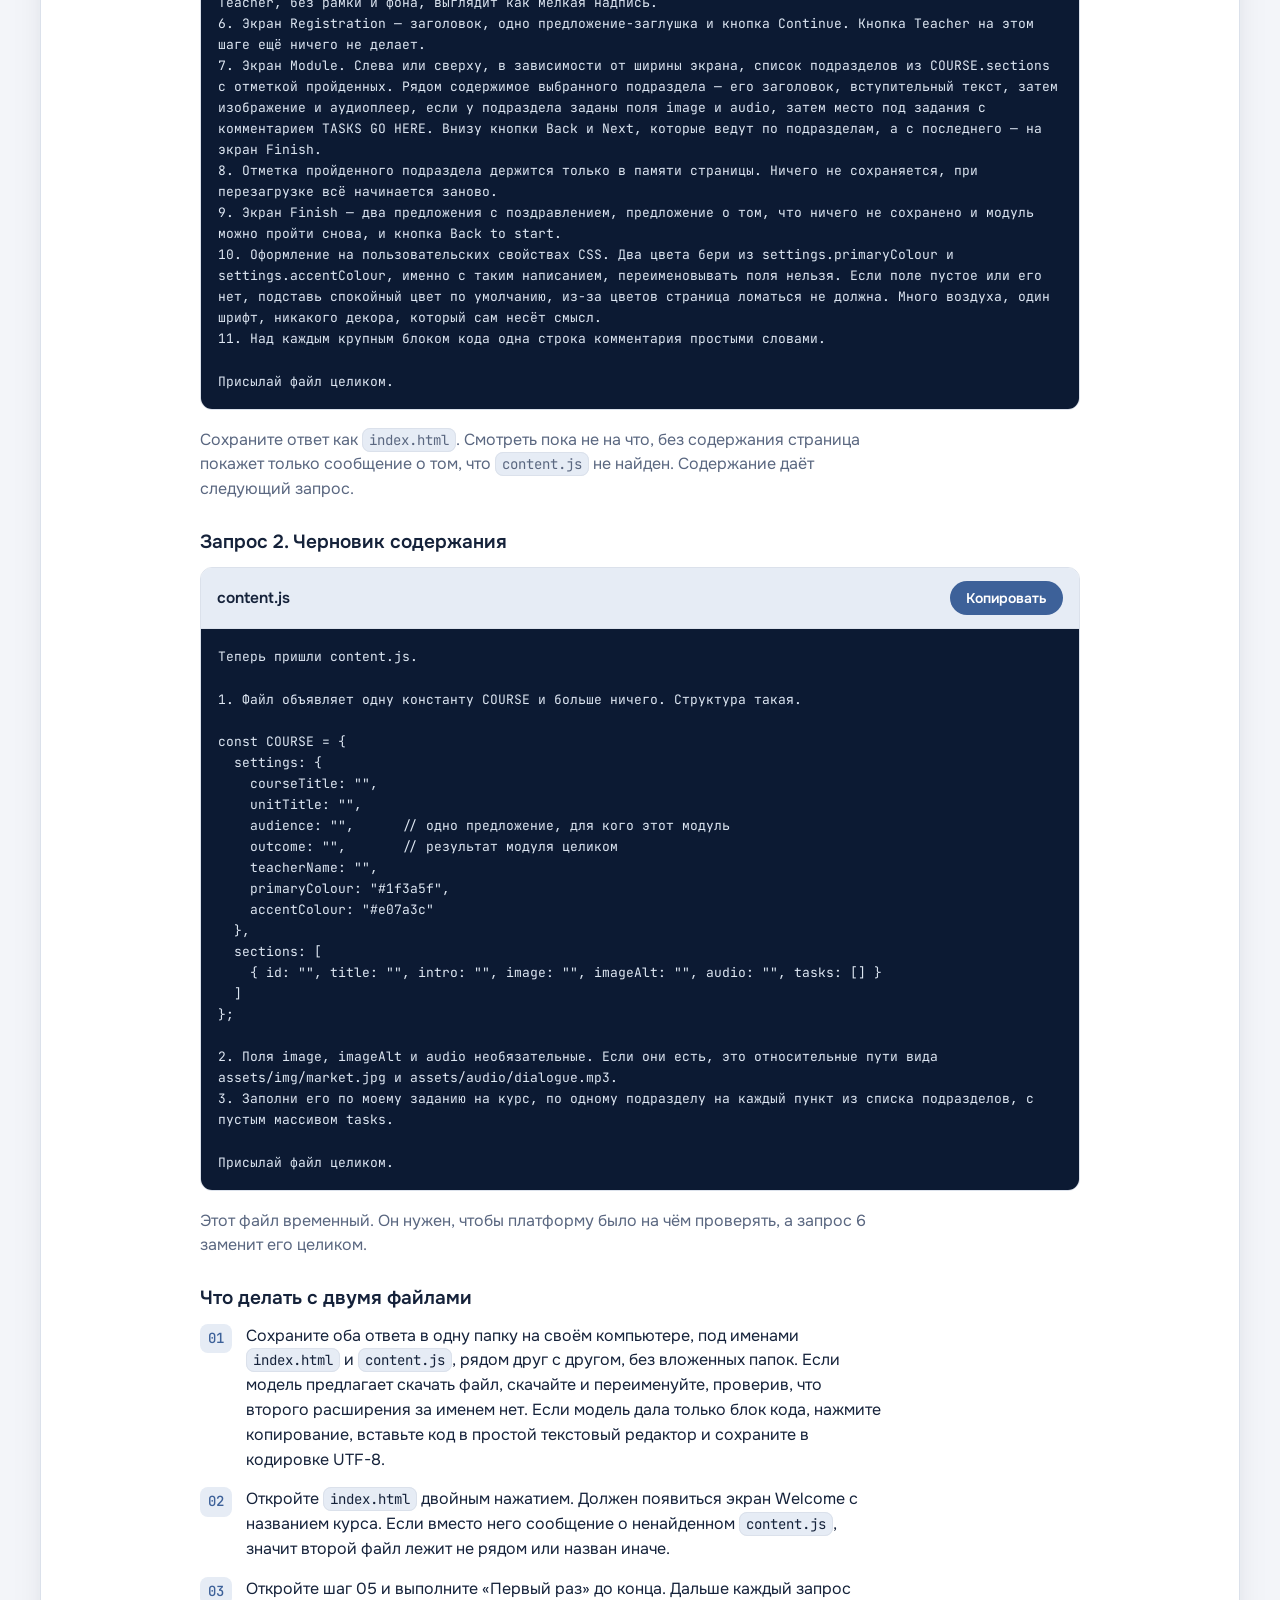
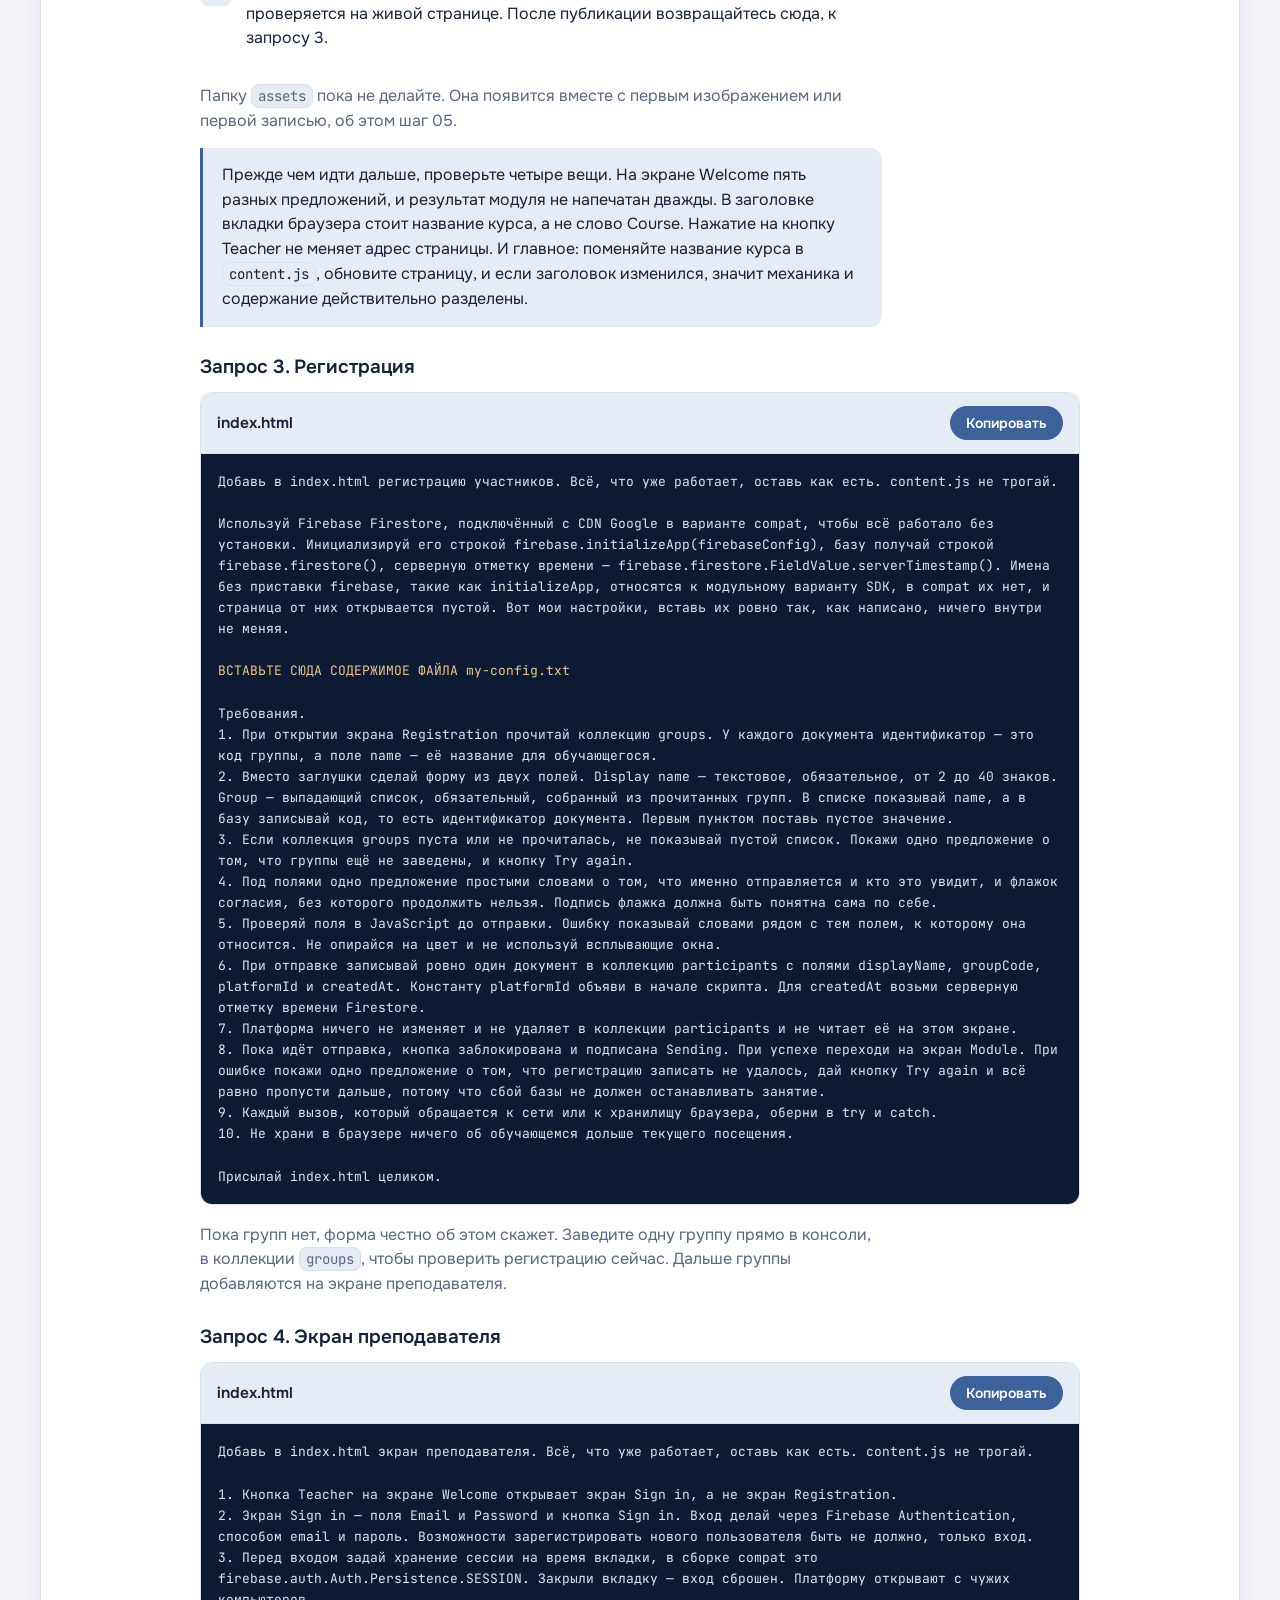
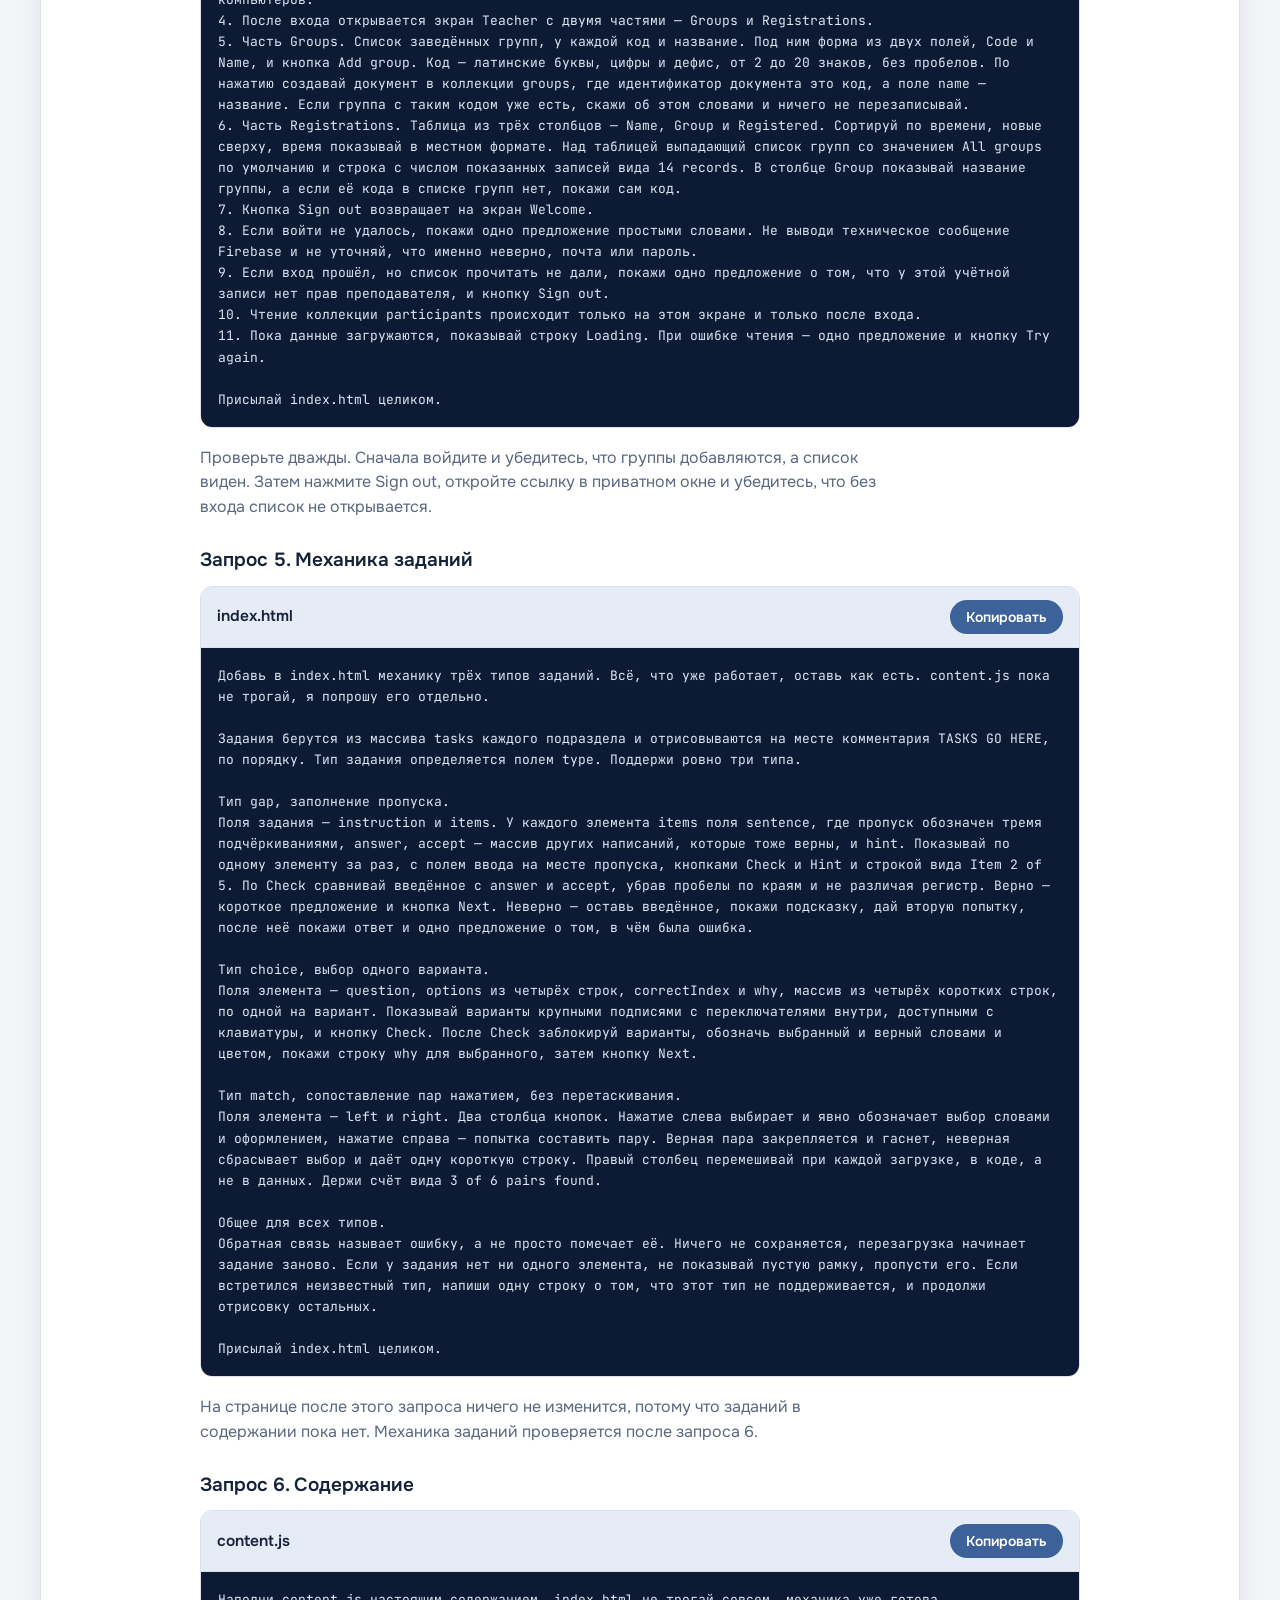
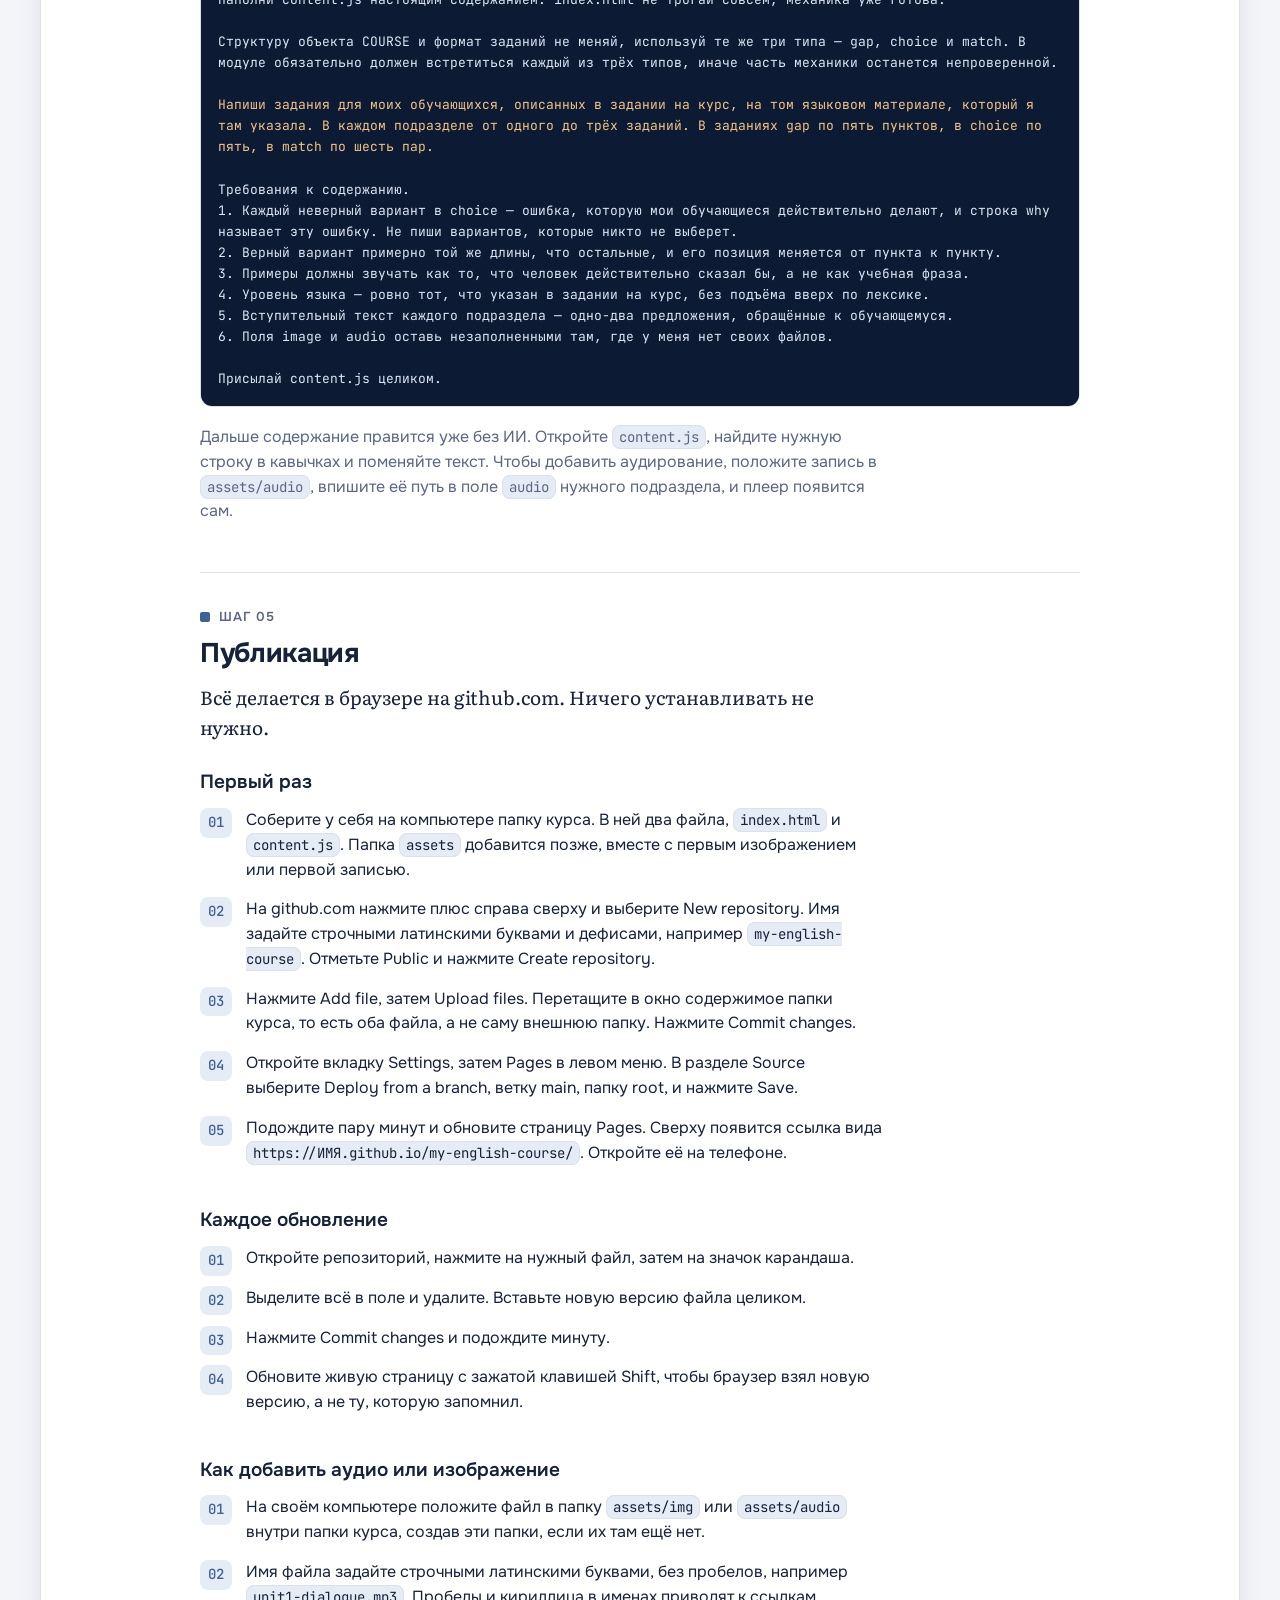
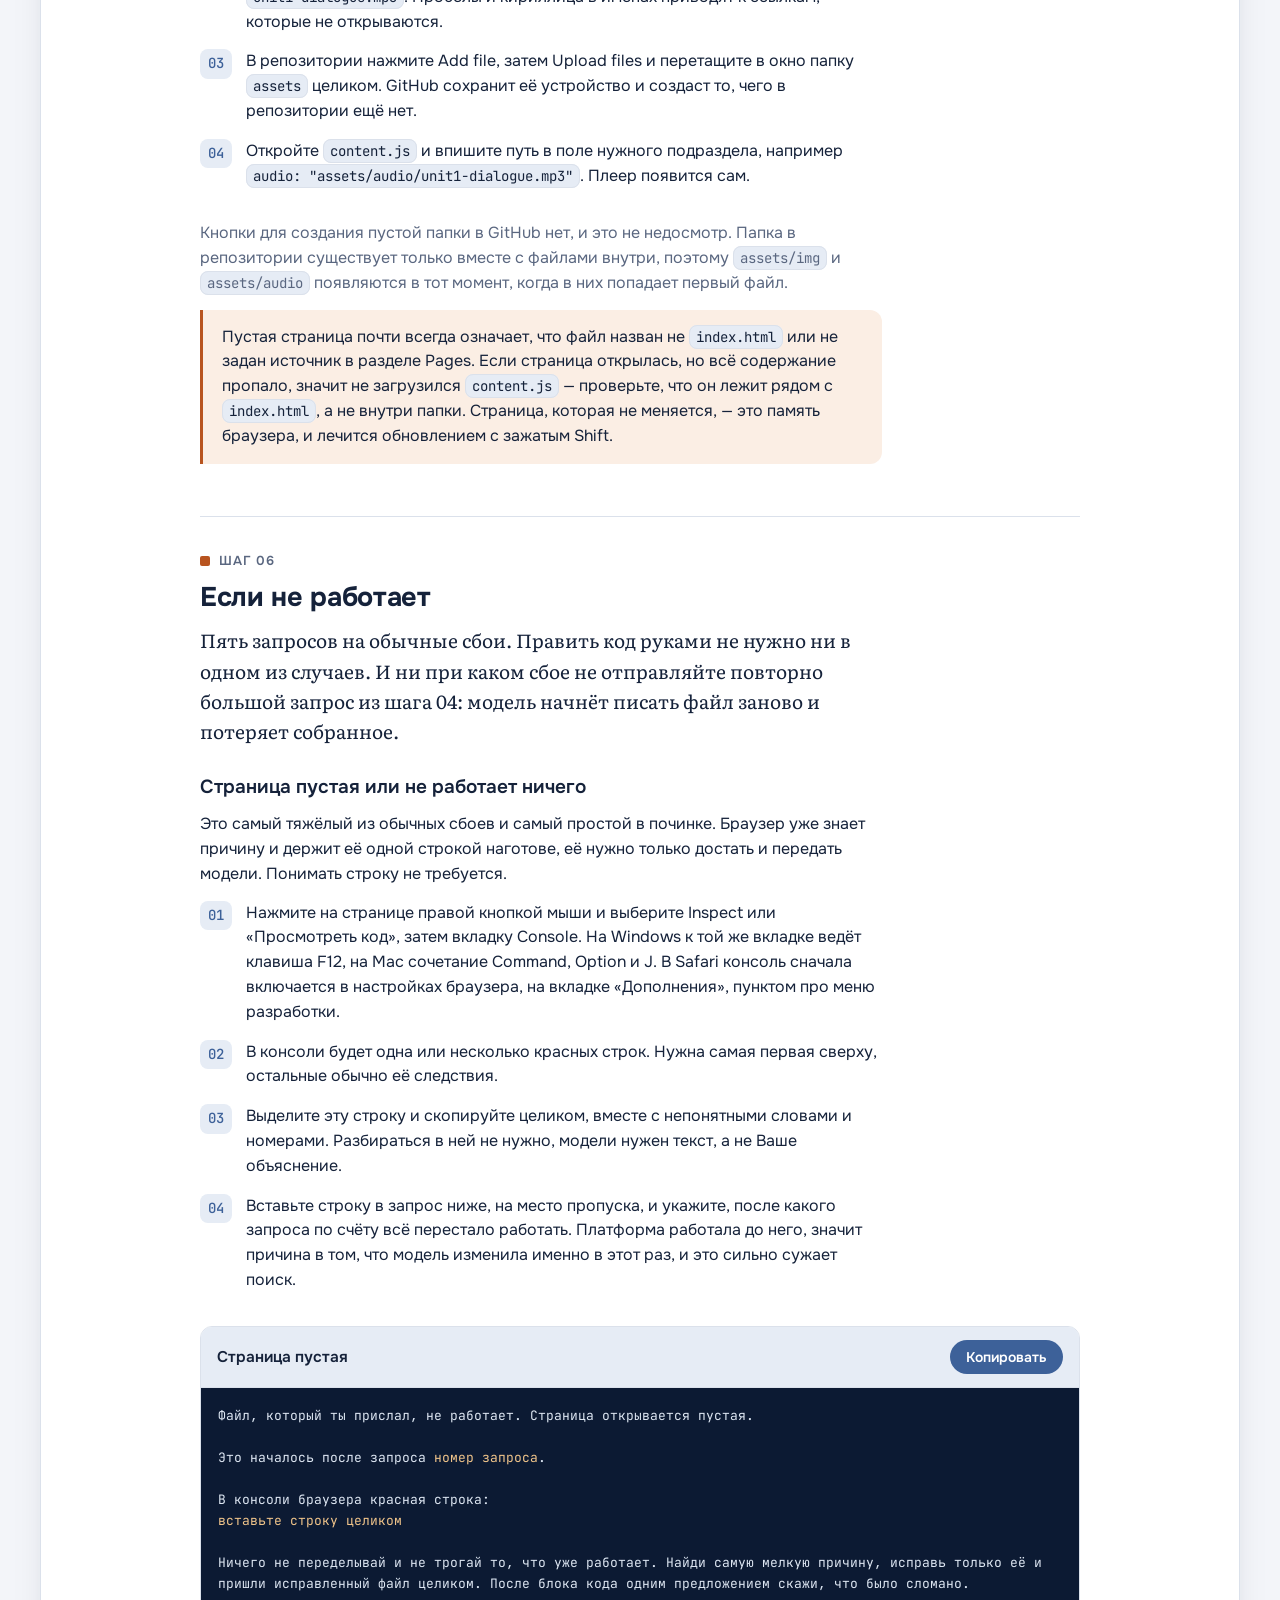
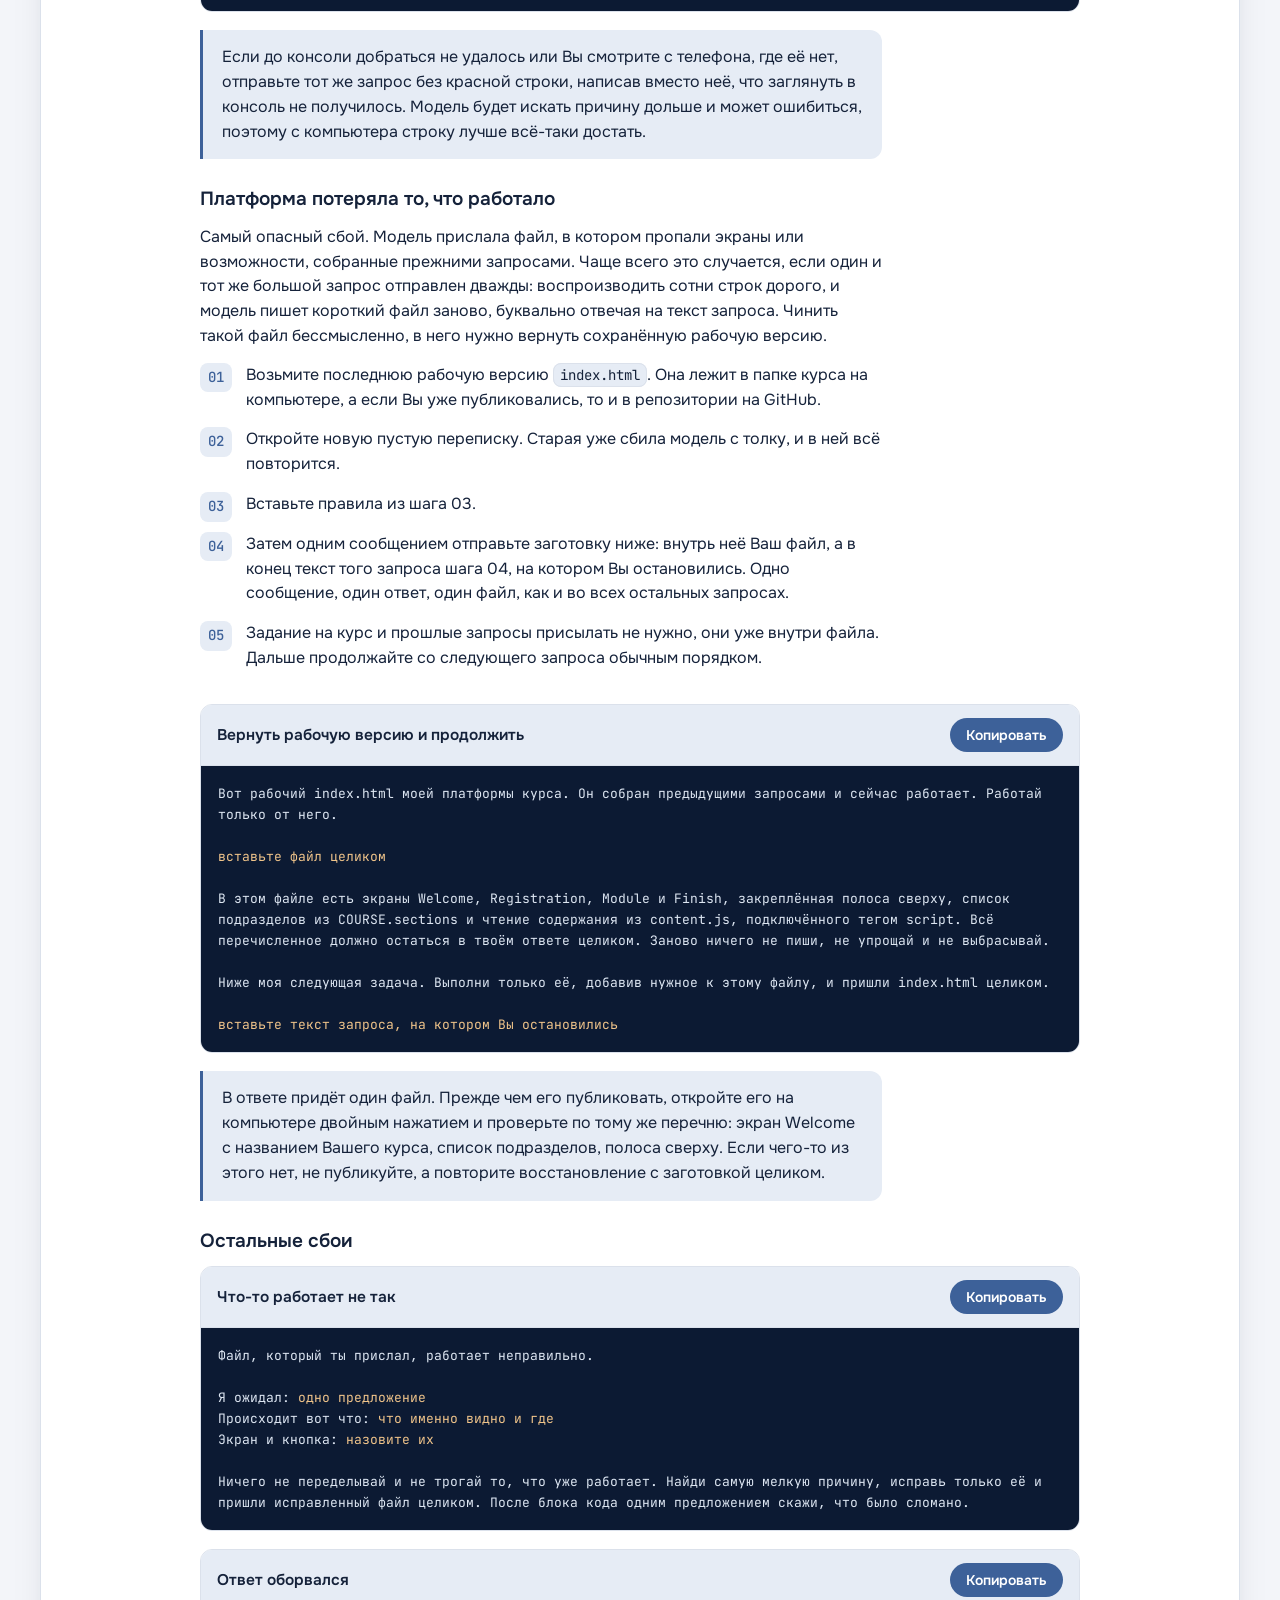
==== commit 9e9b2c24: "Registration" ====
--- a/index.html
+++ b/index.html
@@ -755,20 +755,23 @@
     <ol class="steps">
       <li>Возьмите последнюю рабочую версию <code>index.html</code>. Она лежит в папке курса на компьютере, а если Вы уже публиковались, то и в репозитории на GitHub.</li>
       <li>Откройте новую пустую переписку. Старая уже сбила модель с толку, и в ней всё повторится.</li>
-      <li>Вставьте правила из шага 03, затем запрос ниже вместе с файлом, и дождитесь короткого ответа.</li>
-      <li>Теперь продолжайте с того запроса шага 04, на котором остановились. Задание на курс и прошлые запросы заново присылать не нужно, они уже внутри файла.</li>
-    </ol>
-    <div class="block">
-      <div class="block-head"><b>Вернуть рабочую версию</b><button class="btn btn-sm copy" type="button">Копировать</button></div>
-      <pre>Вот рабочий index.html моей платформы курса. Он собран предыдущими запросами и сейчас работает. Дальше работай только от него.
+      <li>Вставьте правила из шага 03.</li>
+      <li>Затем одним сообщением отправьте заготовку ниже: внутрь неё Ваш файл, а в конец текст того запроса шага 04, на котором Вы остановились. Одно сообщение, один ответ, один файл, как и во всех остальных запросах.</li>
+      <li>Задание на курс и прошлые запросы присылать не нужно, они уже внутри файла. Дальше продолжайте со следующего запроса обычным порядком.</li>
+    </ol>
+    <div class="block">
+      <div class="block-head"><b>Вернуть рабочую версию и продолжить</b><button class="btn btn-sm copy" type="button">Копировать</button></div>
+      <pre>Вот рабочий index.html моей платформы курса. Он собран предыдущими запросами и сейчас работает. Работай только от него.
 
 <span class="fill">вставьте файл целиком</span>
 
-Ничего в нём не переписывай, не упрощай и не выбрасывай. Экраны, надписи, оформление и логика остаются как есть. Следующим сообщением я пришлю, что к нему добавить.
-
-Только на это сообщение правило про ответ одним блоком кода не применяй. Ответь одной короткой строкой, что файл получен, и не присылай ни кода, ни пояснений.</pre>
-    </div>
-    <div class="note"><p>Последняя строка здесь важна. Без неё модель сразу начнёт присылать файл обратно и может переписать его по дороге.</p></div>
+В этом файле есть экраны Welcome, Registration, Module и Finish, закреплённая полоса сверху, список подразделов из COURSE.sections и чтение содержания из content.js, подключённого тегом script. Всё перечисленное должно остаться в твоём ответе целиком. Заново ничего не пиши, не упрощай и не выбрасывай.
+
+Ниже моя следующая задача. Выполни только её, добавив нужное к этому файлу, и пришли index.html целиком.
+
+<span class="fill">вставьте текст запроса, на котором Вы остановились</span></pre>
+    </div>
+    <div class="note"><p>В ответе придёт один файл. Прежде чем его публиковать, откройте его на компьютере двойным нажатием и проверьте по тому же перечню: экран Welcome с названием Вашего курса, список подразделов, полоса сверху. Если чего-то из этого нет, не публикуйте, а повторите восстановление с заготовкой целиком.</p></div>
 
     <h3>Остальные сбои</h3>
     <div class="block">
@@ -829,20 +832,23 @@
     <ol class="steps">
       <li>Take the last working <code>index.html</code>. It is in the course folder on your computer, and if you have published already, in the repository on GitHub as well.</li>
       <li>Open a new empty conversation. The old one has already led the model astray, and the same thing will happen again there.</li>
-      <li>Paste the rules from step 03, then the request below together with the file, and wait for the short answer.</li>
-      <li>Now carry on from the request in step 04 where you stopped. You do not need to send the course brief or the earlier requests again, they are already inside the file.</li>
-    </ol>
-    <div class="block">
-      <div class="block-head"><b>Put the working version back</b><button class="btn btn-sm copy" type="button">Copy</button></div>
-      <pre>Here is the working index.html of my course platform. Earlier requests built it and it works as it stands. From here on, work only from this file.
+      <li>Paste the rules from step 03.</li>
+      <li>Then send the request below as one single message, with your file inside it and, at the end, the text of the step 04 request you had reached. One message, one answer, one file, exactly as with every other request.</li>
+      <li>You do not need to send the course brief or the earlier requests again, they are already inside the file. After that, carry on with the next request as usual.</li>
+    </ol>
+    <div class="block">
+      <div class="block-head"><b>Put the working version back and carry on</b><button class="btn btn-sm copy" type="button">Copy</button></div>
+      <pre>Here is the working index.html of my course platform. Earlier requests built it and it works as it stands. Work only from this file.
 
 <span class="fill">paste the whole file</span>
 
-Do not rewrite, simplify or drop anything in it. The screens, the wording, the styling and the logic all stay as they are. In my next message I will tell you what to add to it.
-
-For this message only, do not apply the rule about answering with a code block. Answer with one short line saying the file has arrived, and send neither code nor explanation.</pre>
-    </div>
-    <div class="note"><p>That last line matters. Without it the model starts sending the file straight back, and may rewrite it on the way.</p></div>
+This file holds the Welcome, Registration, Module and Finish screens, the fixed bar at the top, the list of sections built from COURSE.sections, and the reading of the content from content.js, which is loaded with a script tag. Every one of those must still be there in your answer, in full. Do not write anything again from scratch, do not simplify, do not drop anything.
+
+Below is my next task. Do only that task, adding what it needs to this file, and send index.html in full.
+
+<span class="fill">paste the text of the request you had reached</span></pre>
+    </div>
+    <div class="note"><p>One file comes back. Before publishing it, open it on your computer with a double click and check it against the same list: the Welcome screen with your course title, the list of sections, the bar at the top. If any of that is missing, do not publish; repeat the recovery with the whole request again.</p></div>
 
     <h3>The other failures</h3>
     <div class="block">
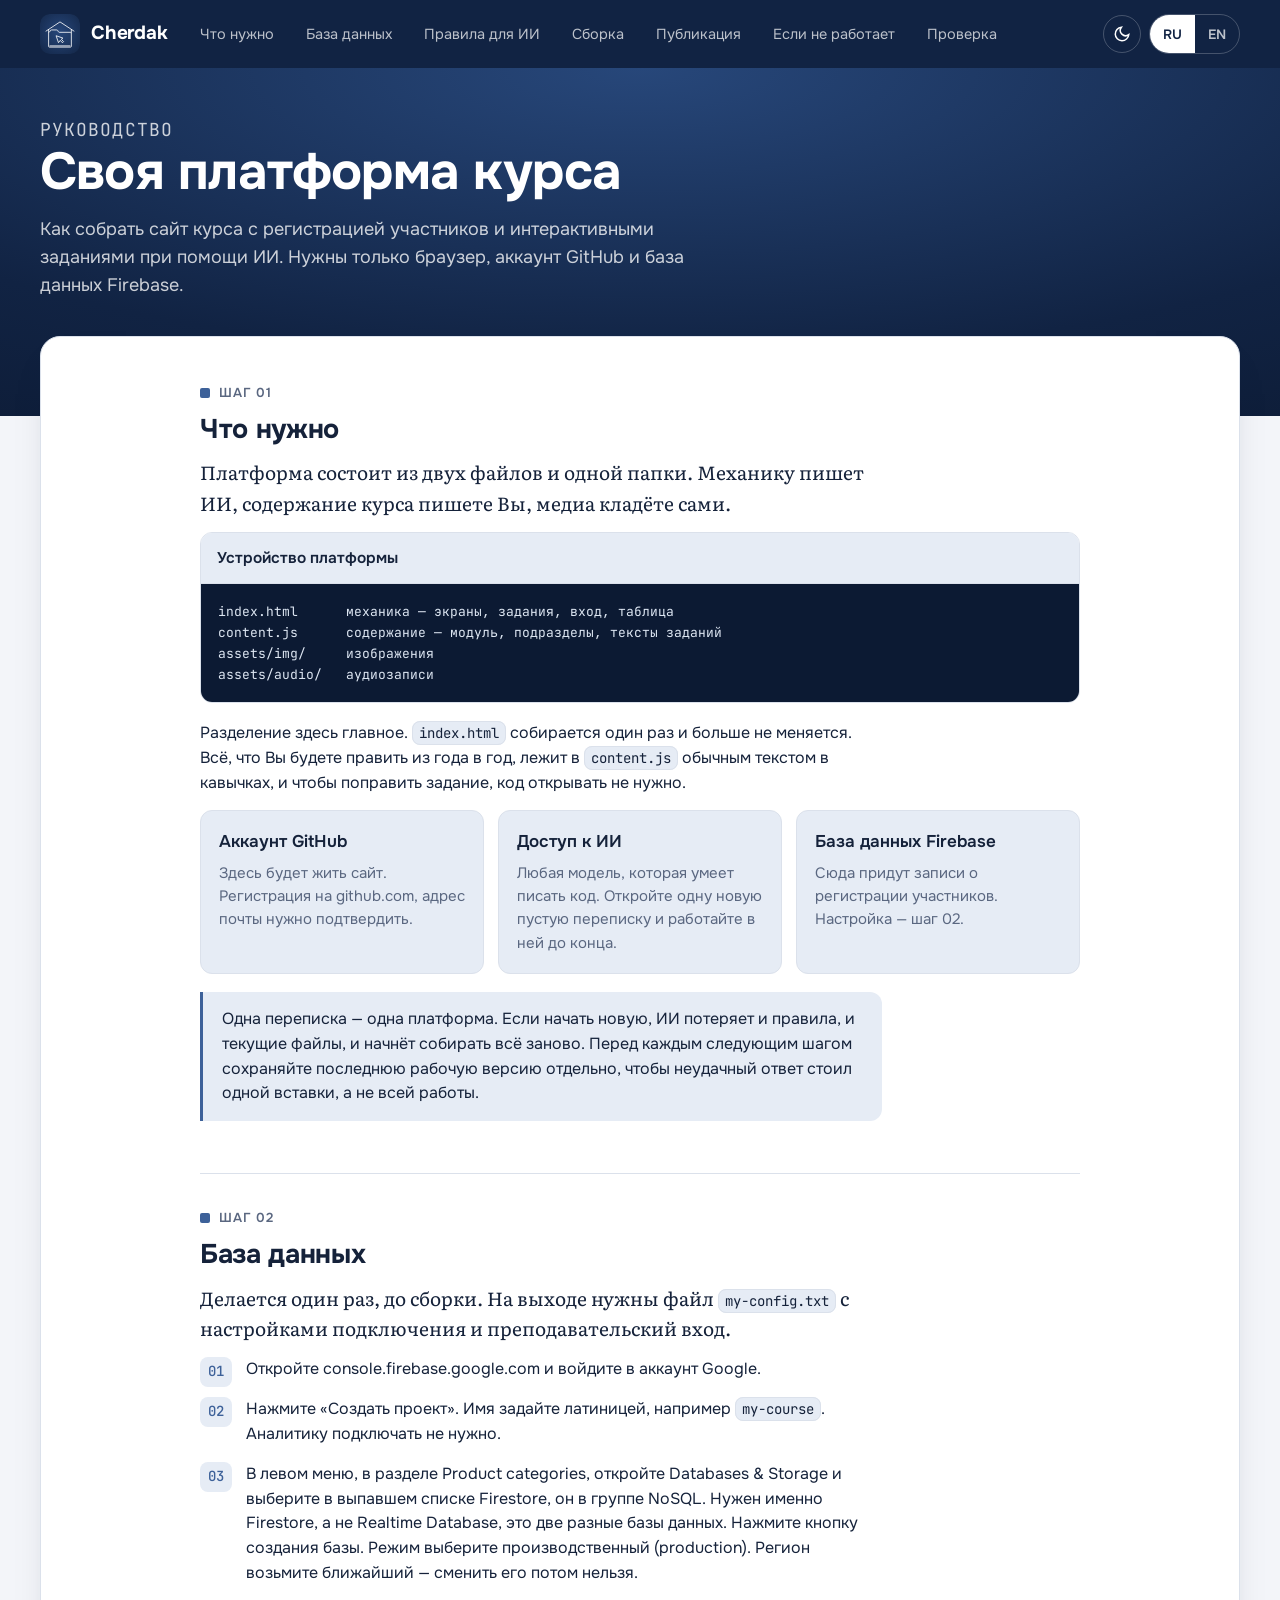
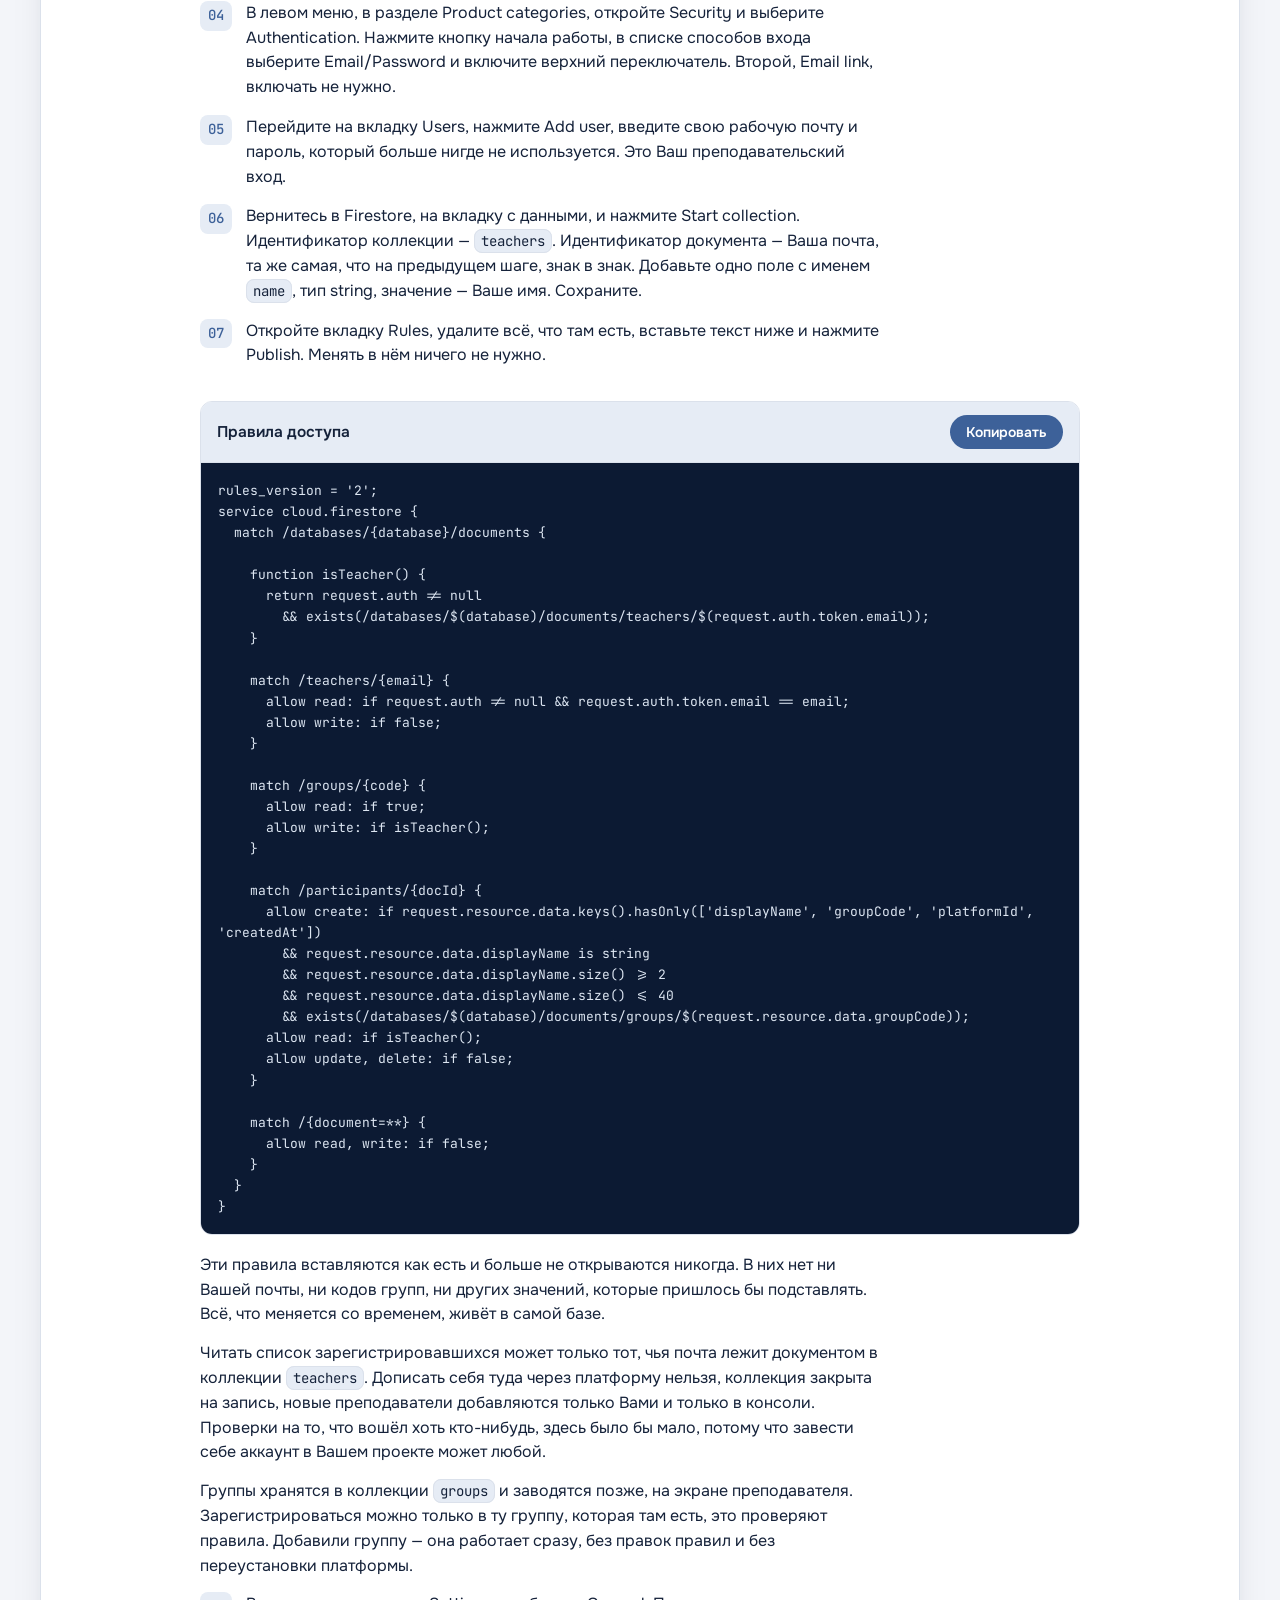
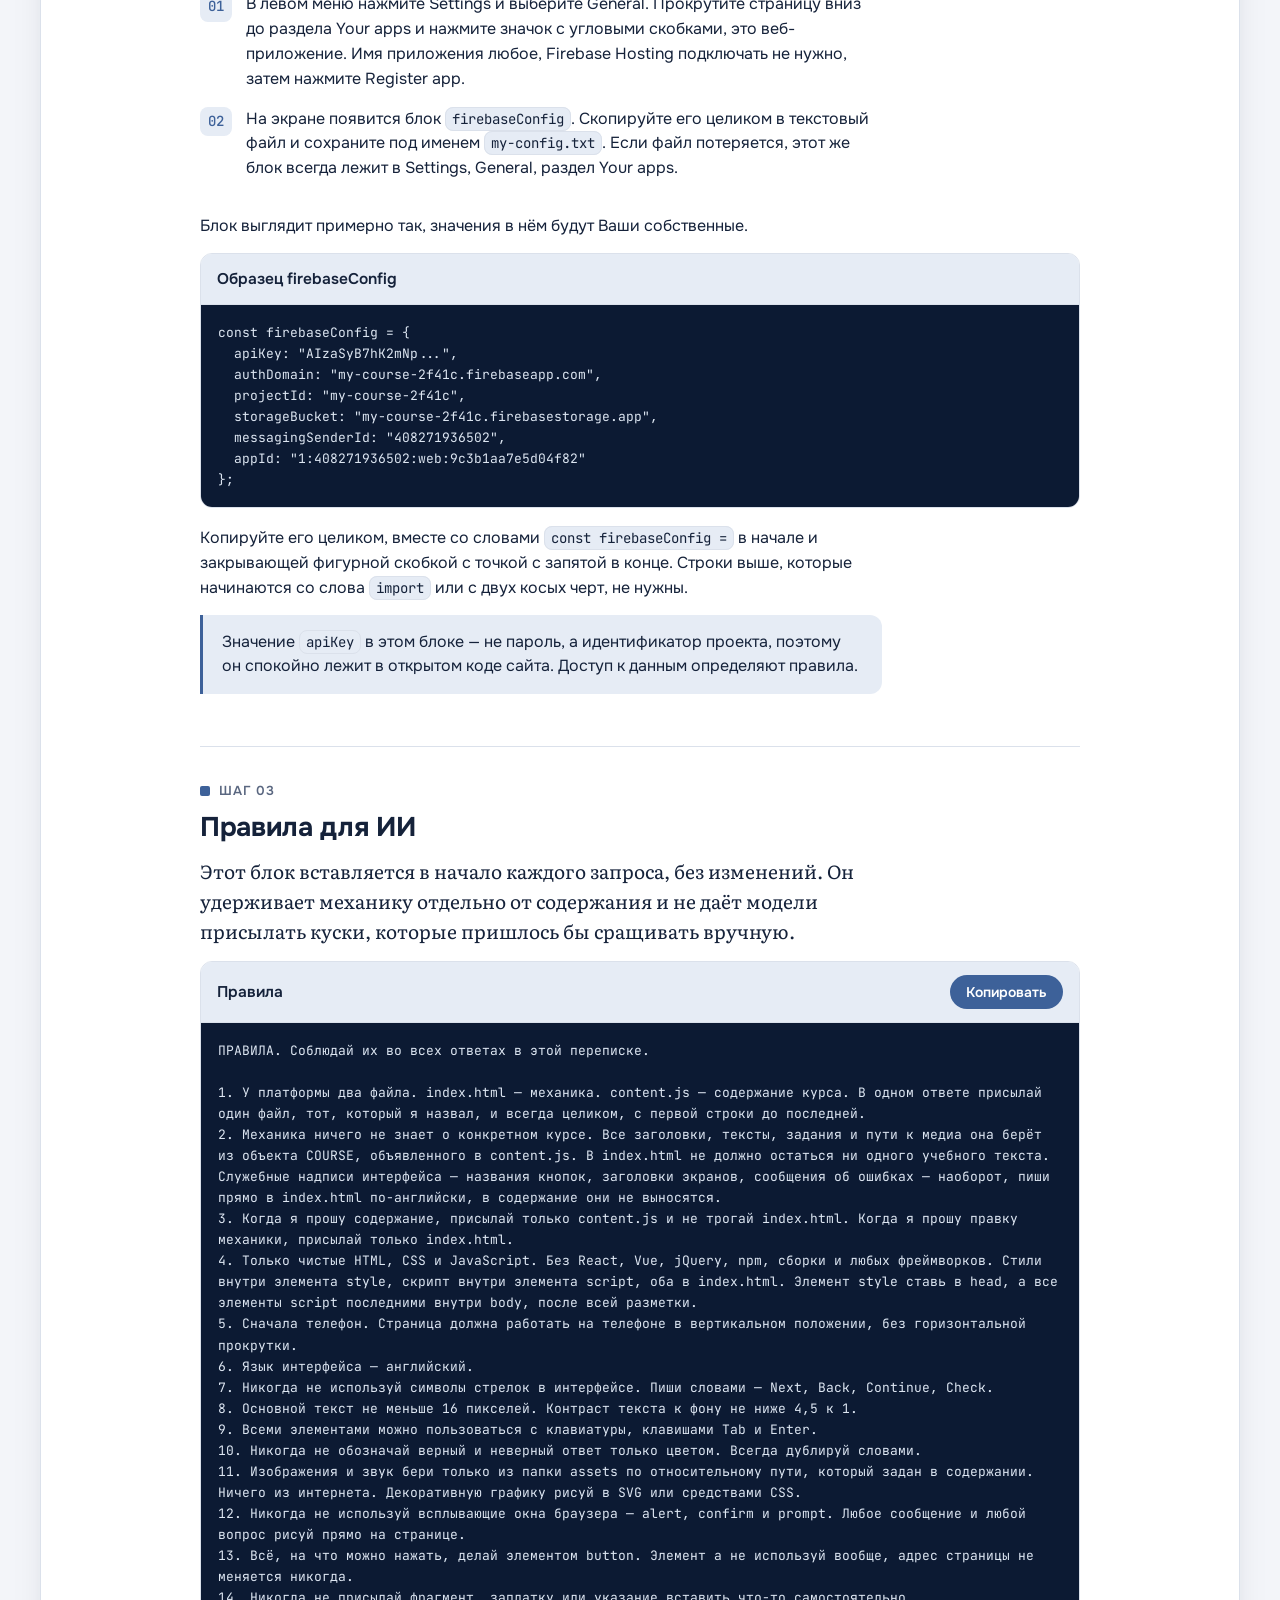
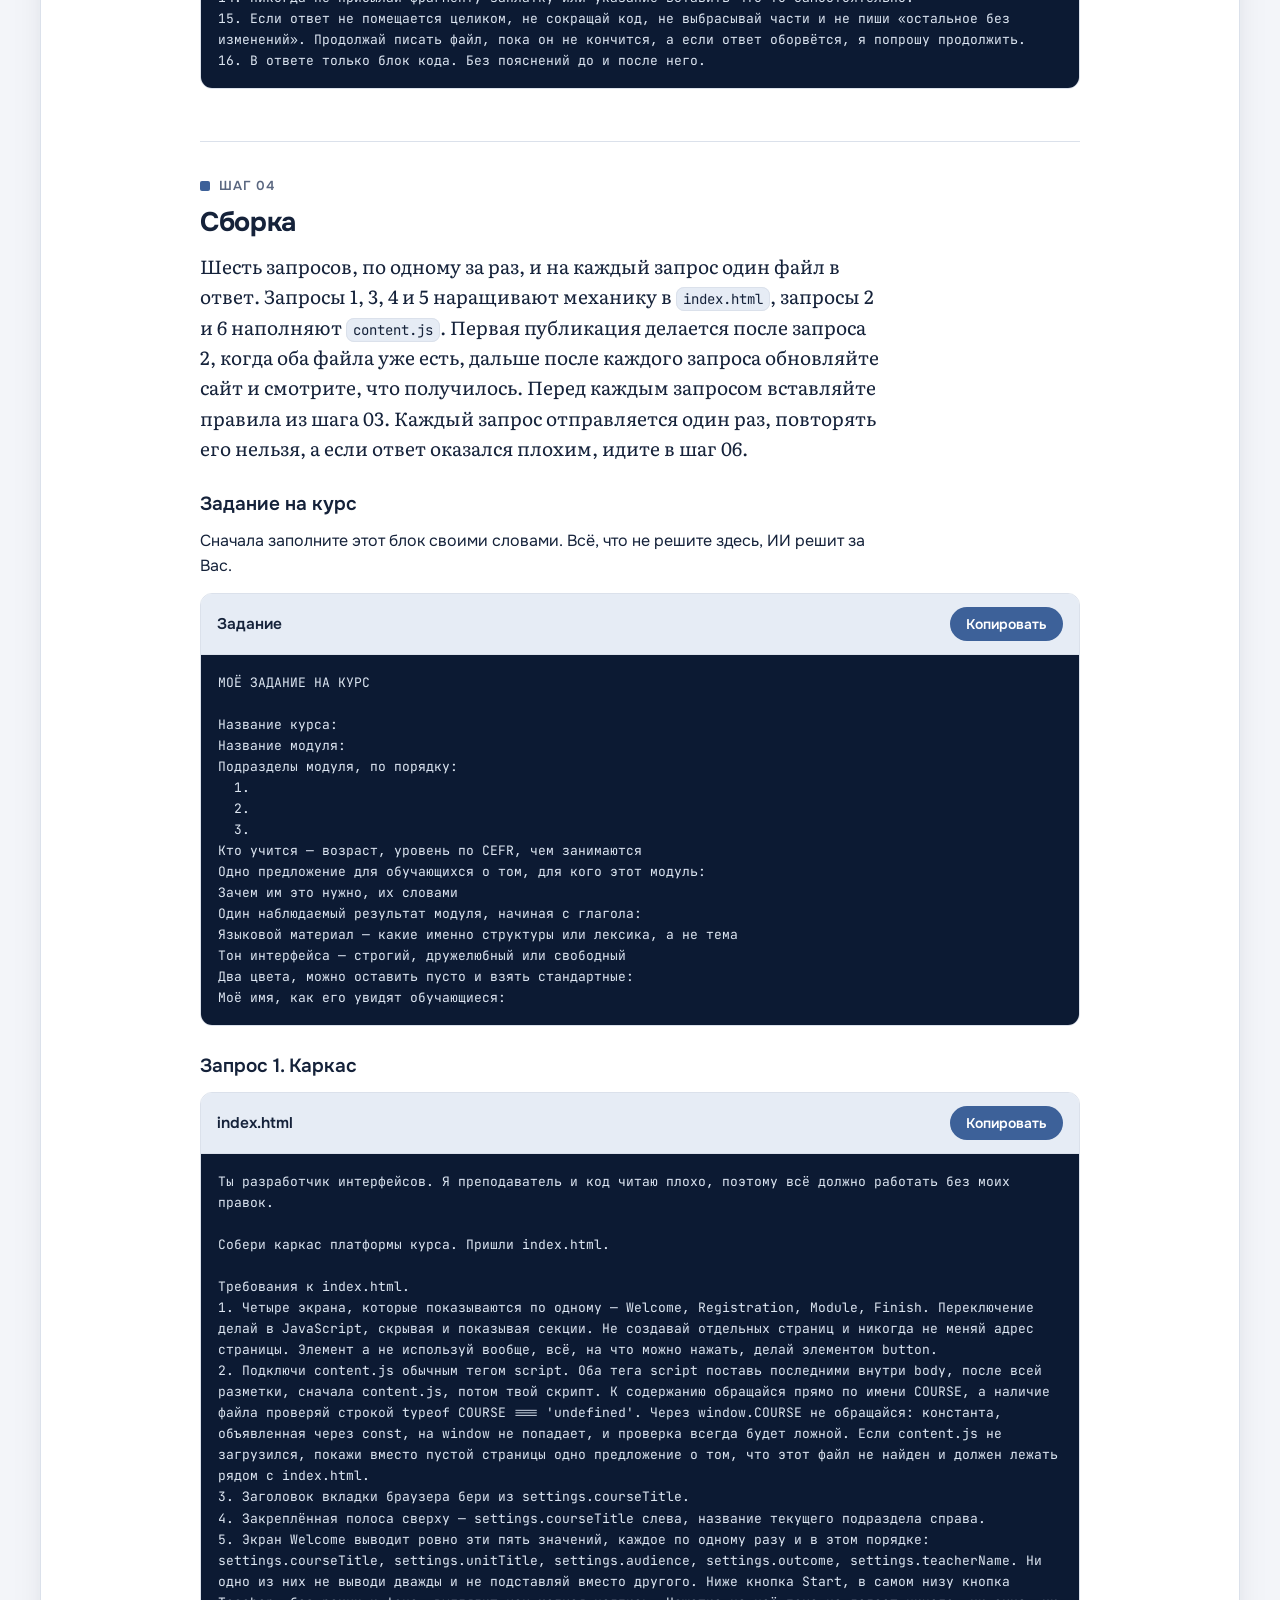
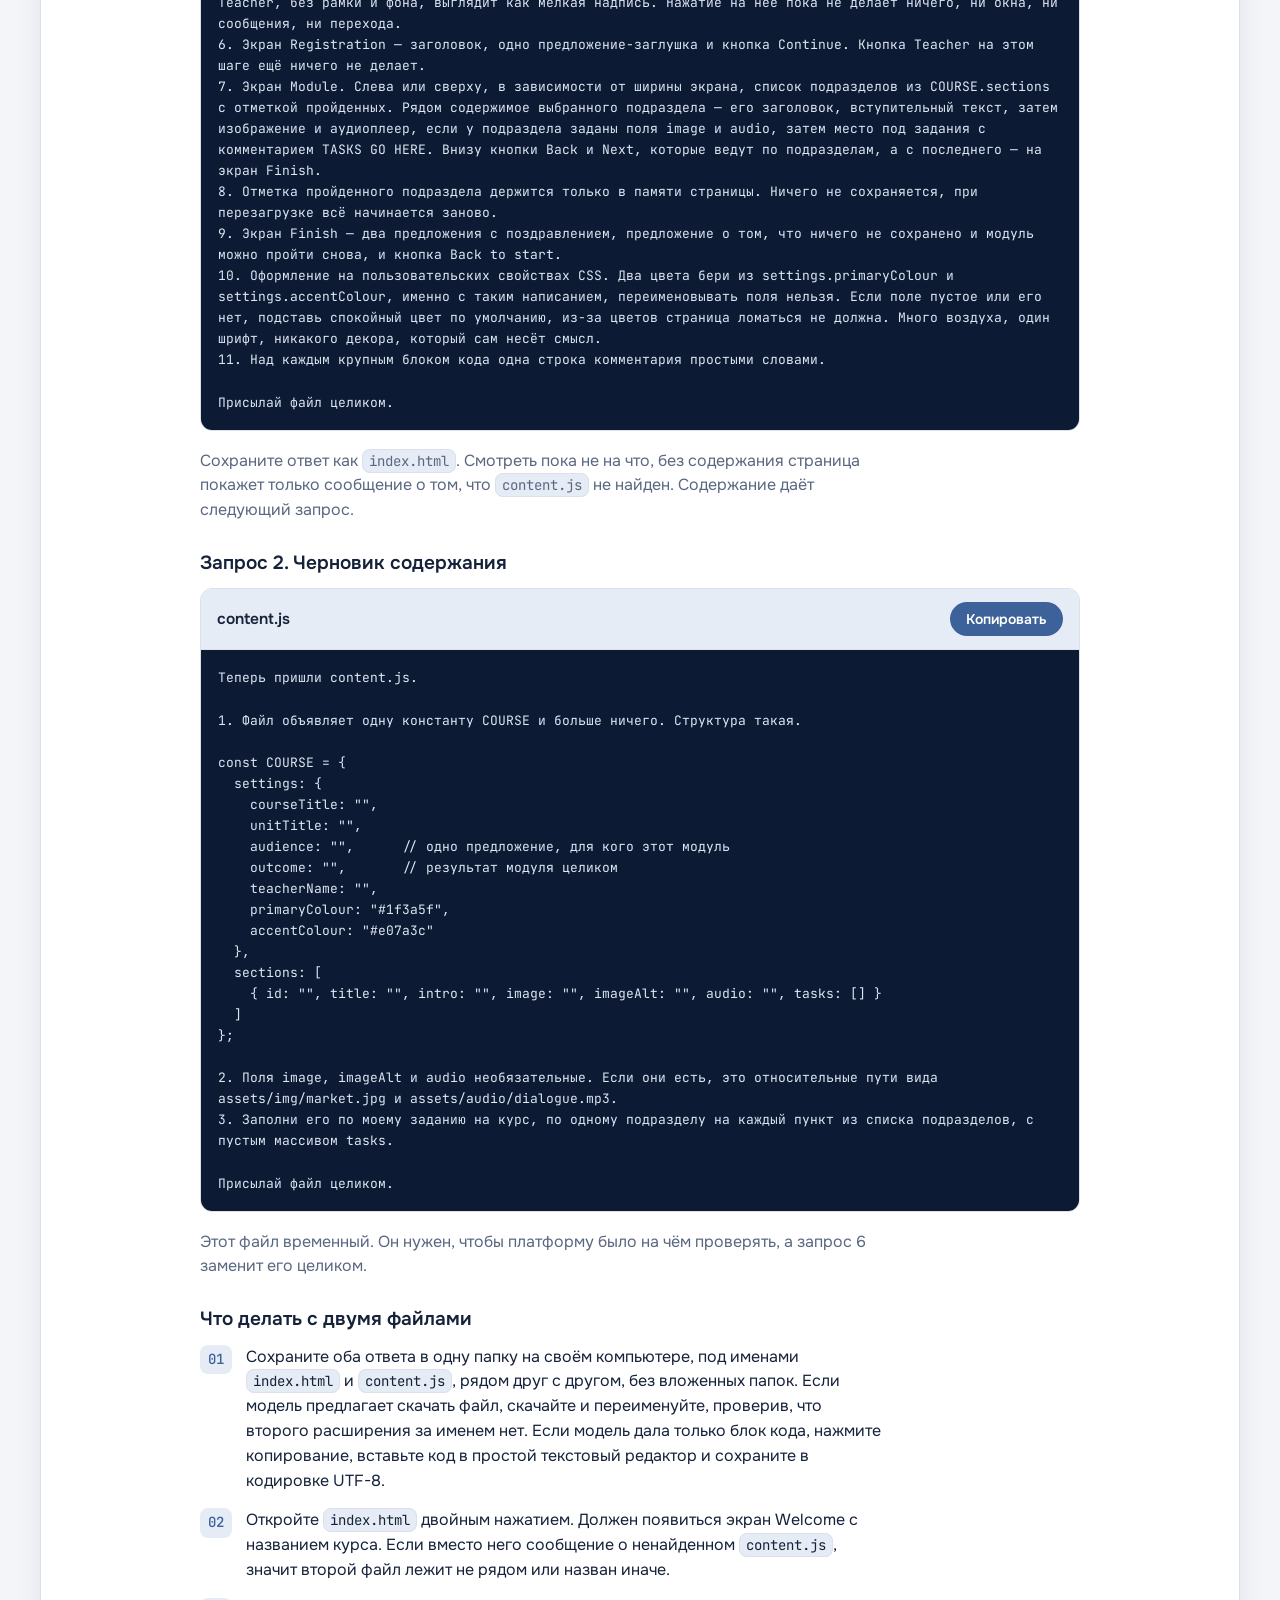
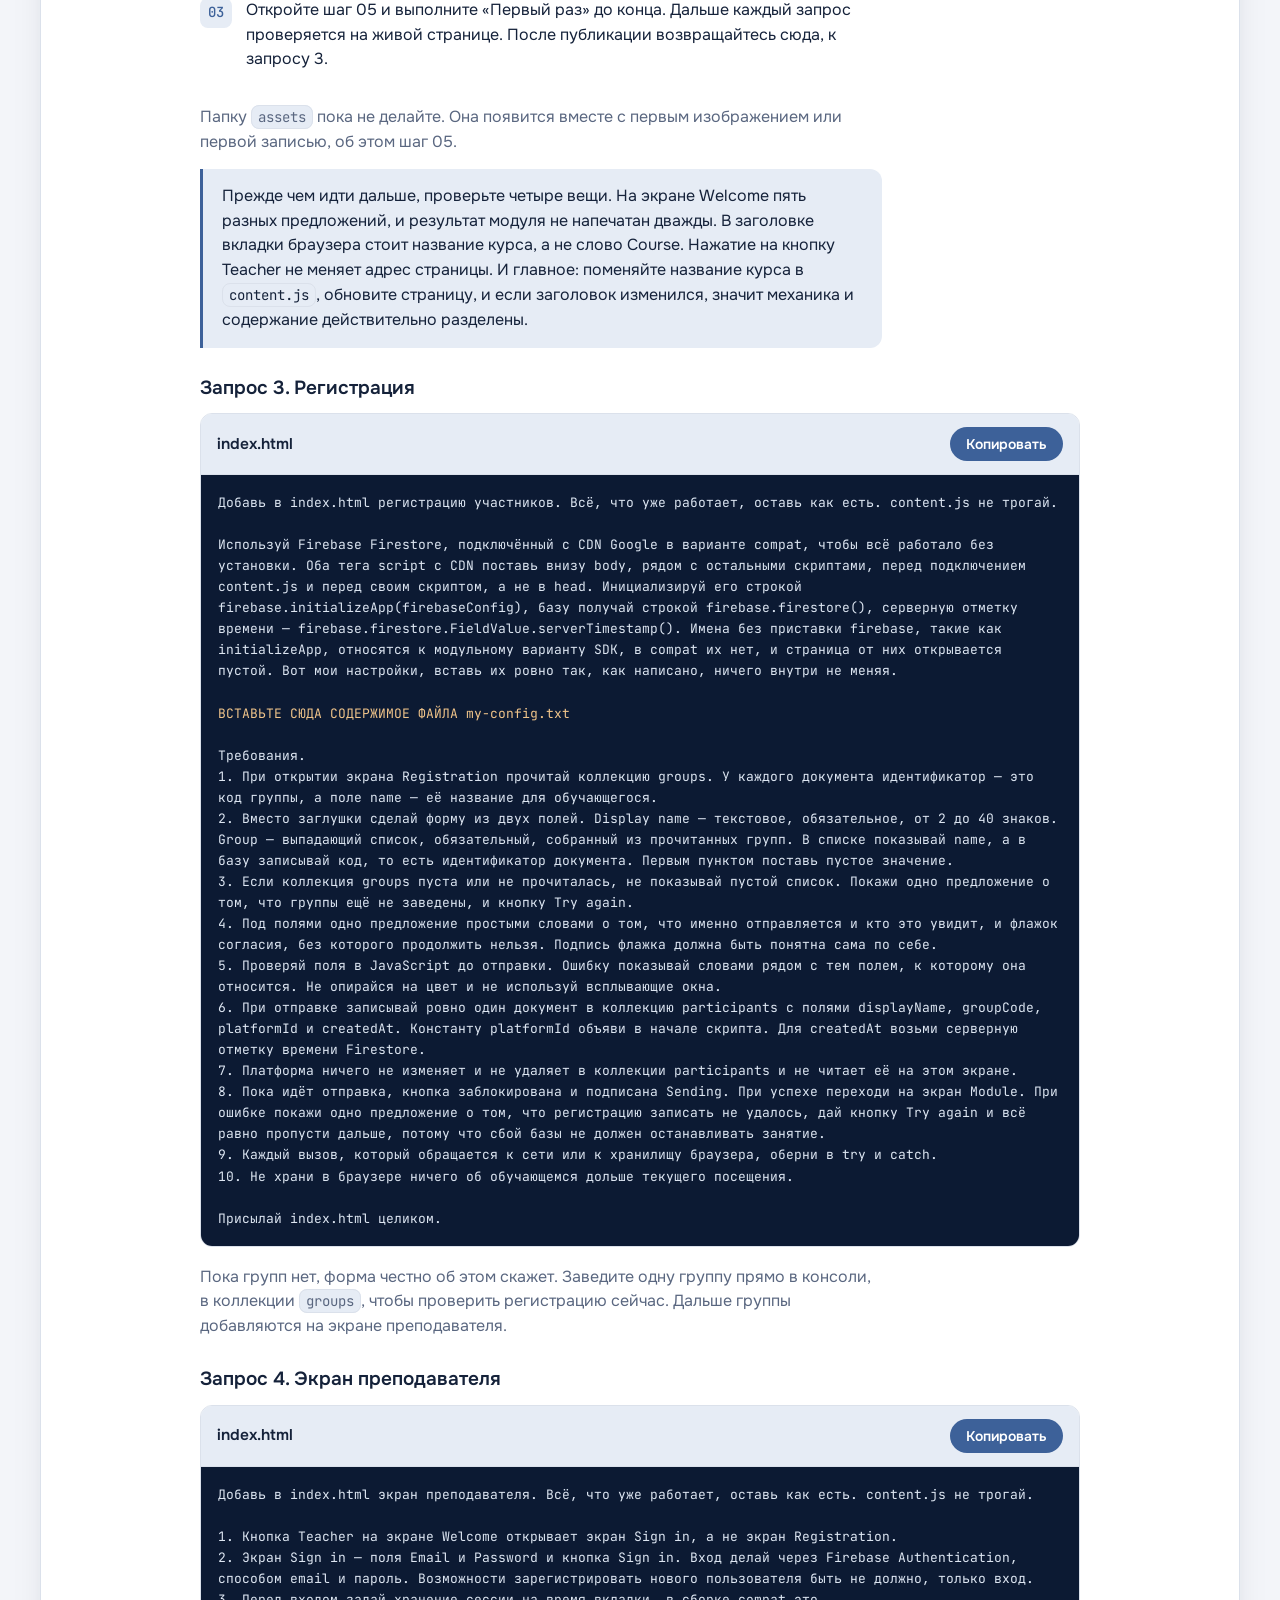
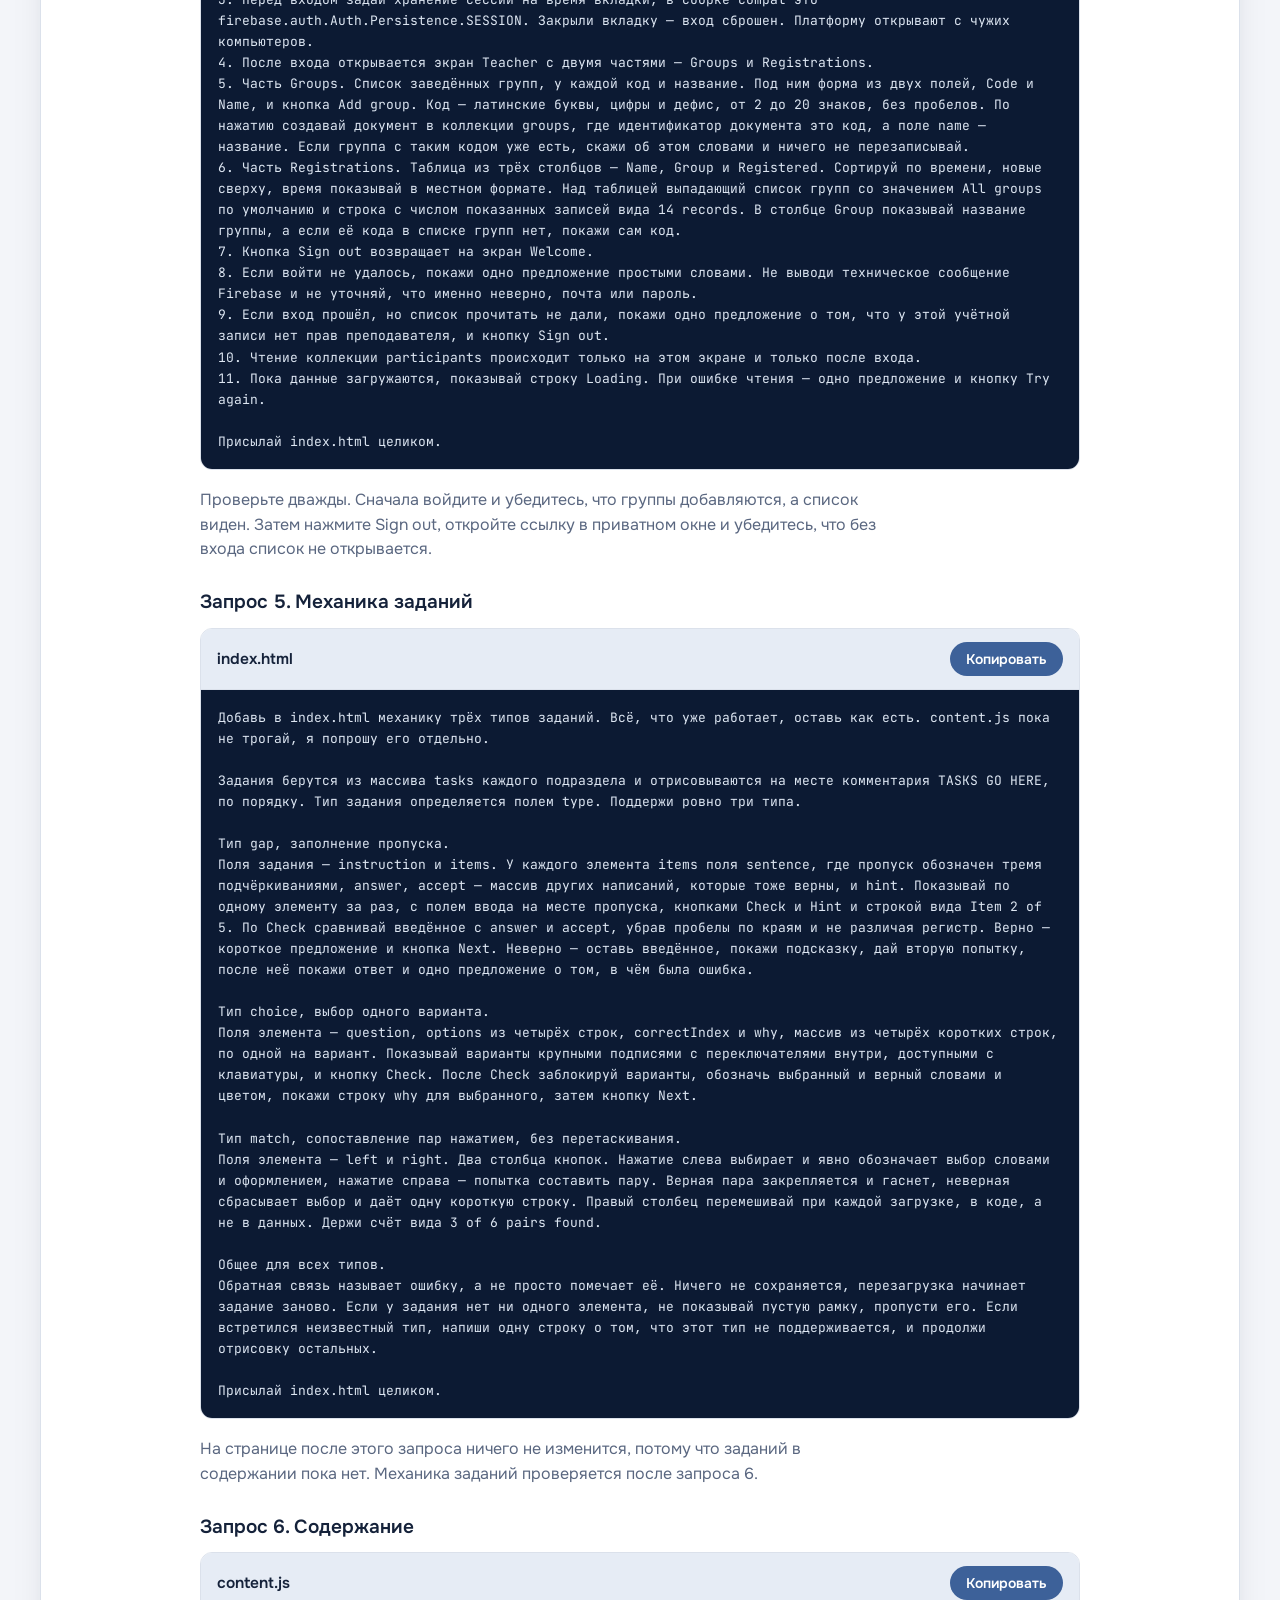
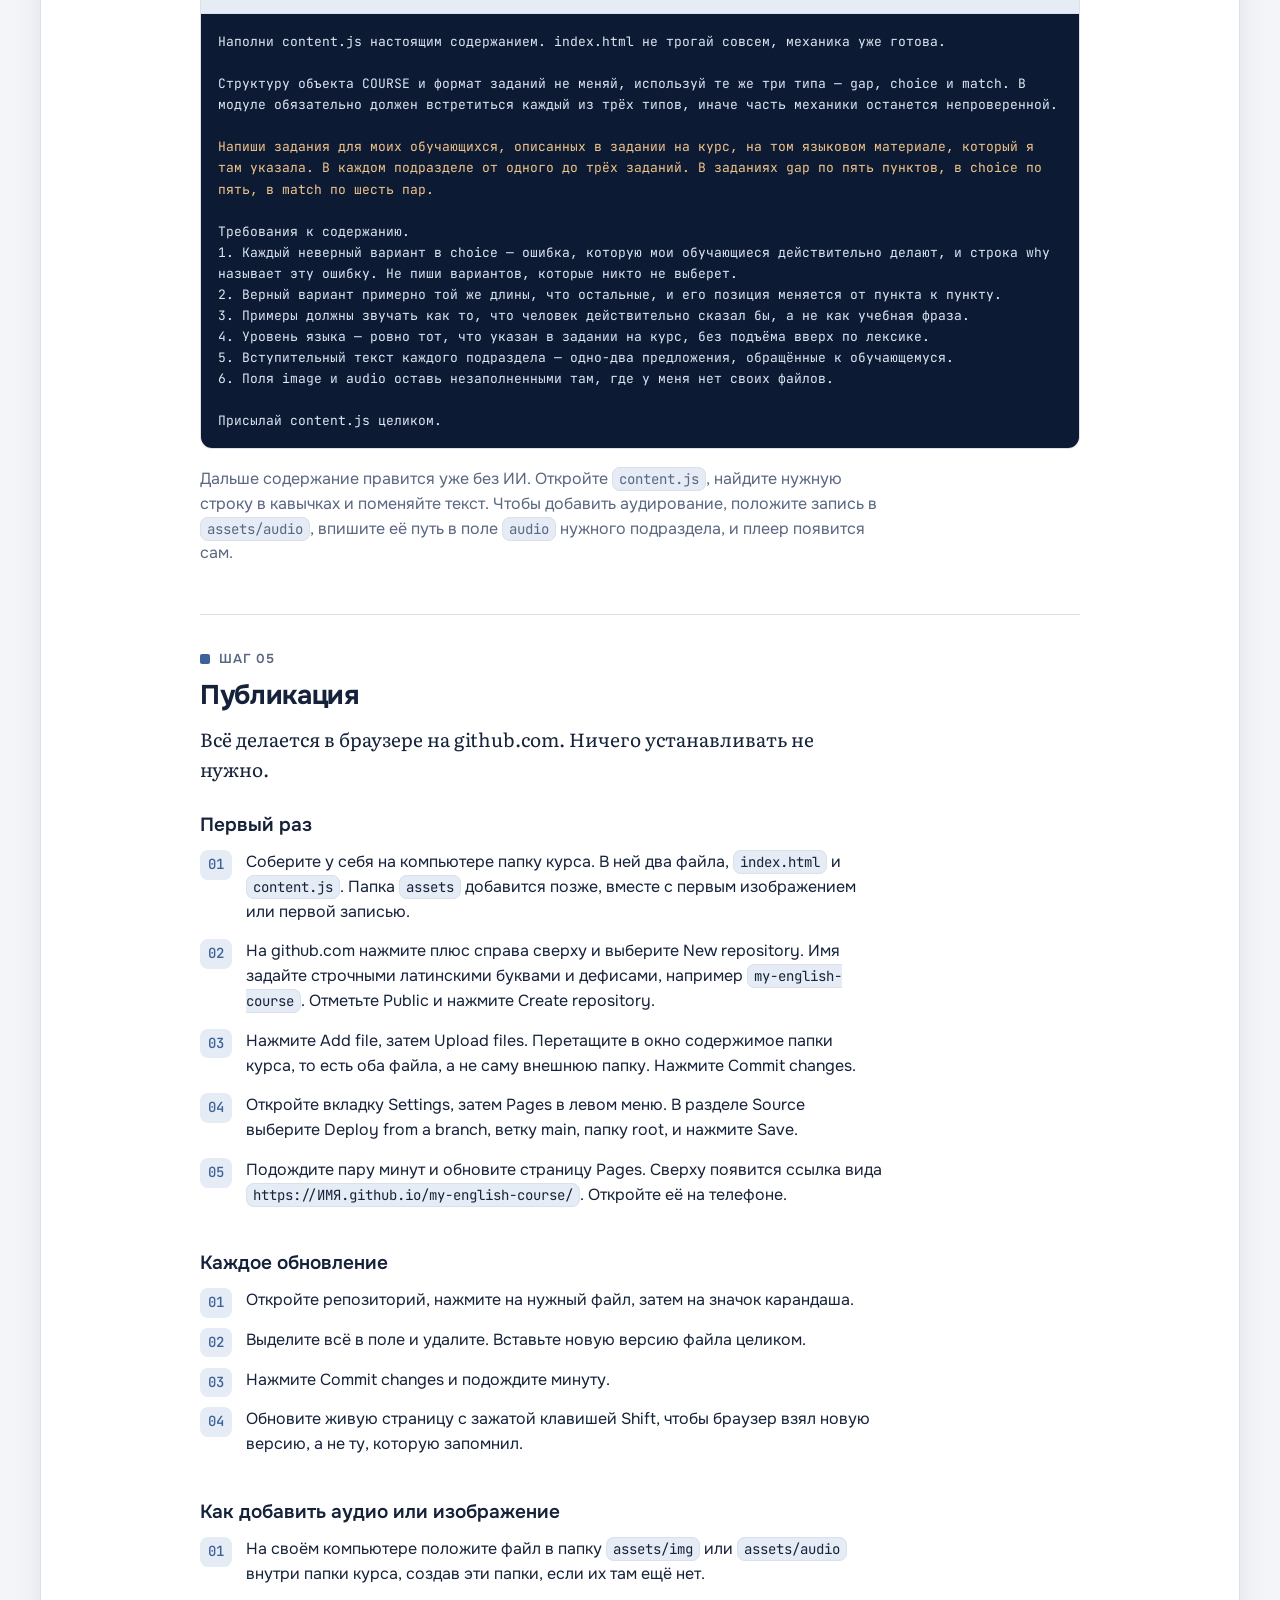
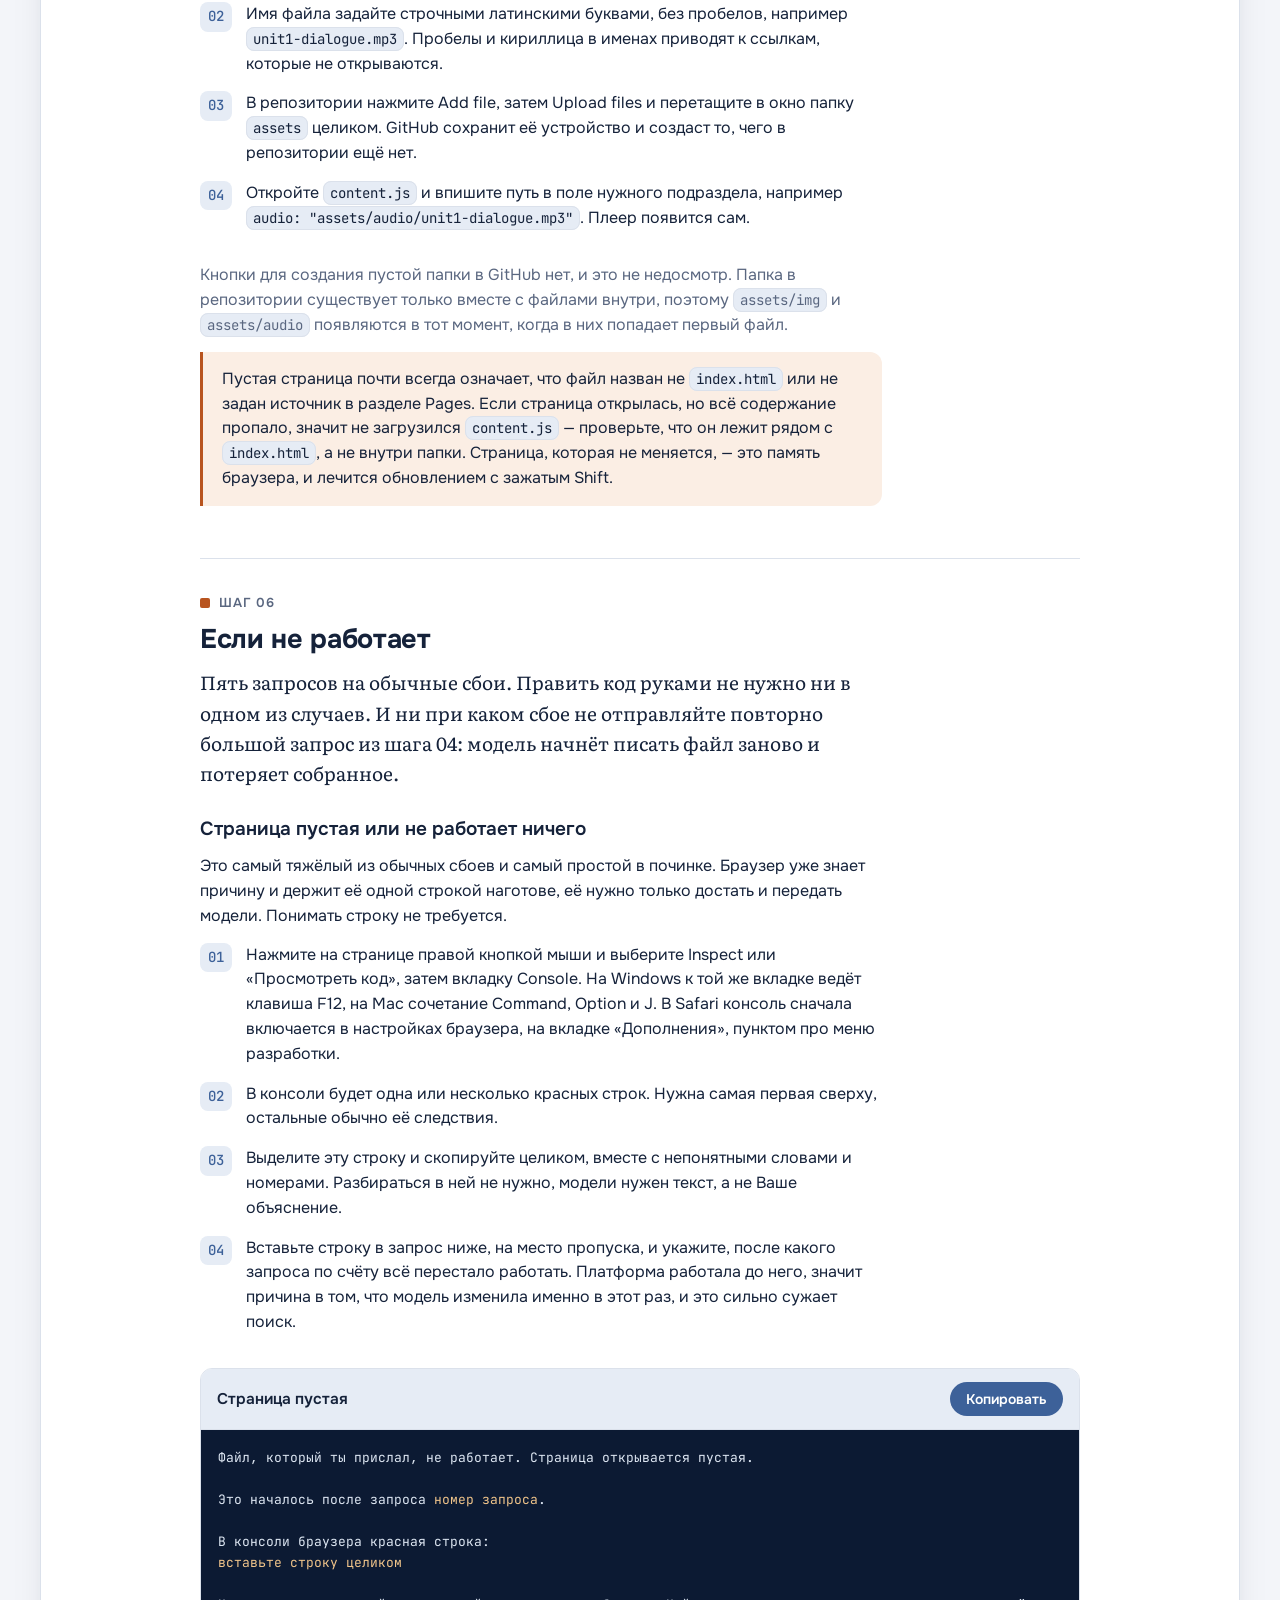
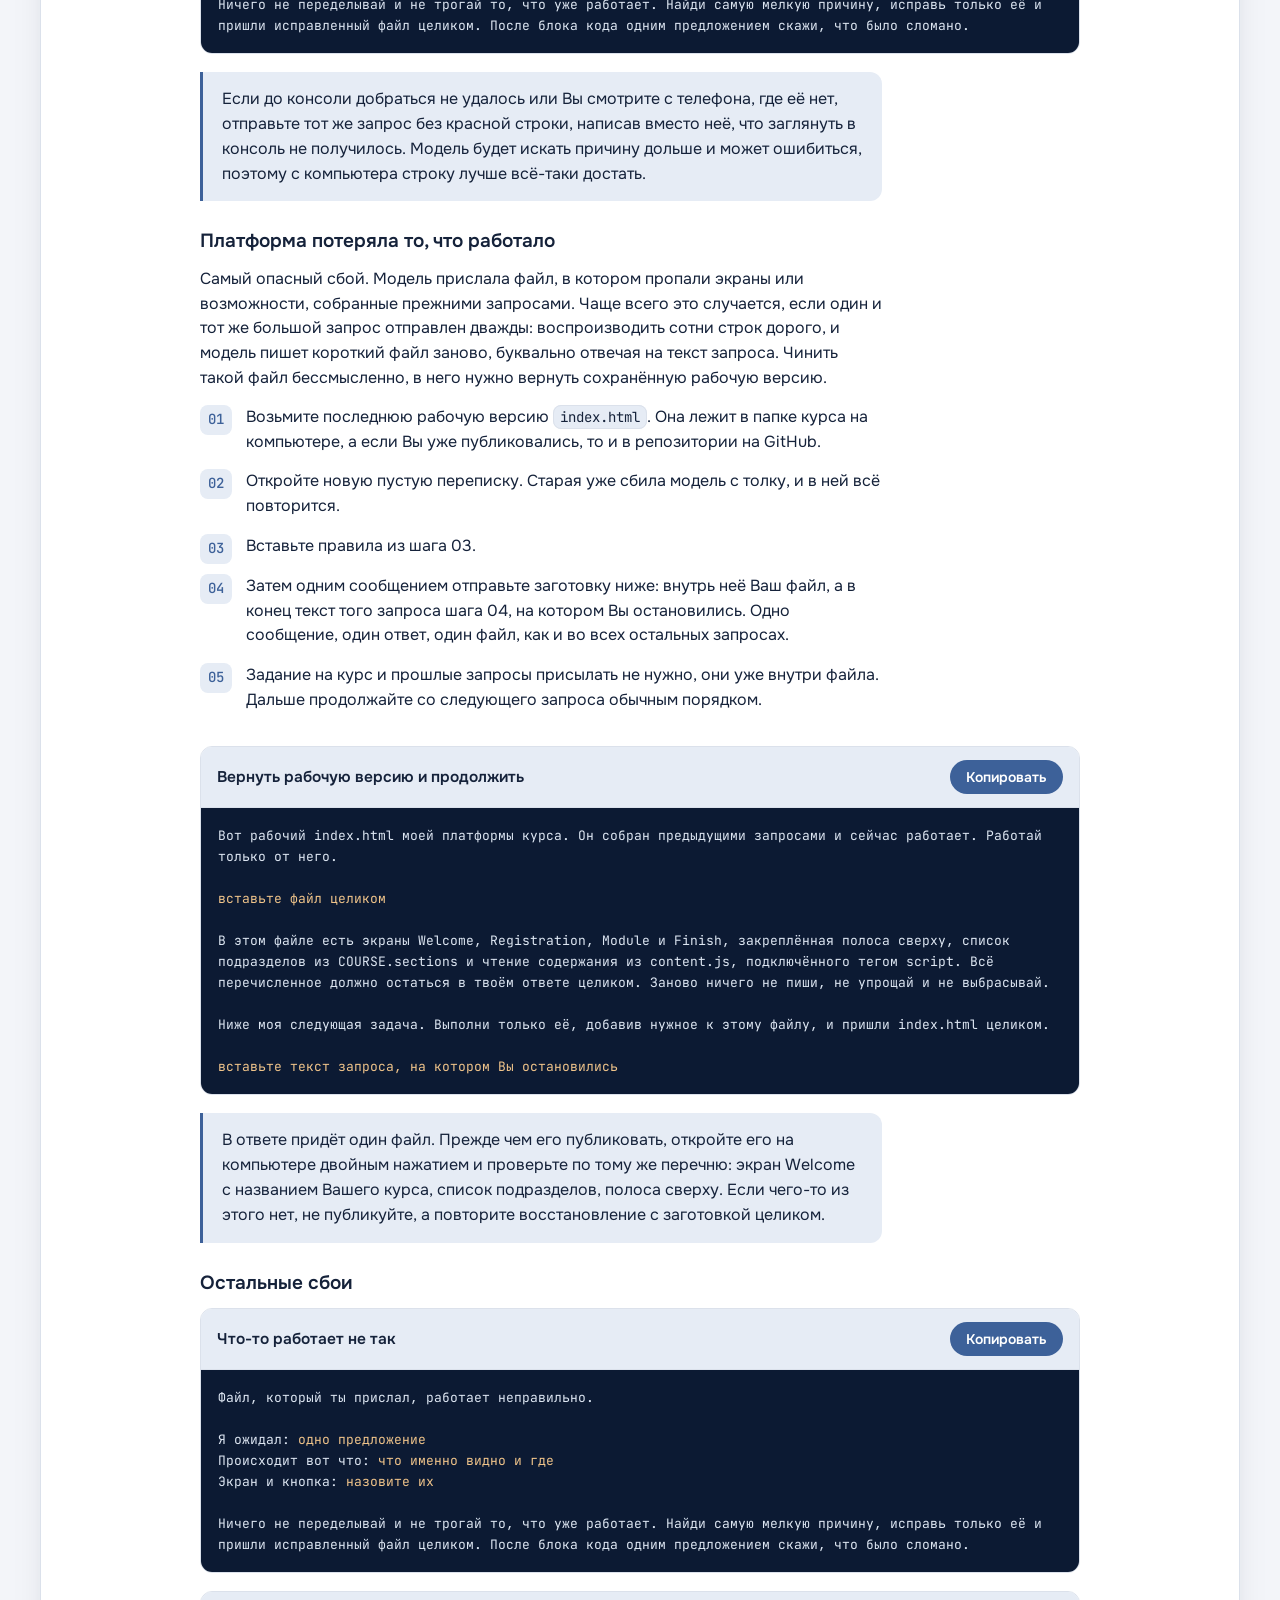
==== commit a61a4ca4: "Registration" ====
--- a/index.html
+++ b/index.html
@@ -342,7 +342,7 @@
 2. Подключи content.js обычным тегом script. Оба тега script поставь последними внутри body, после всей разметки, сначала content.js, потом твой скрипт. К содержанию обращайся прямо по имени COURSE, а наличие файла проверяй строкой typeof COURSE === 'undefined'. Через window.COURSE не обращайся: константа, объявленная через const, на window не попадает, и проверка всегда будет ложной. Если content.js не загрузился, покажи вместо пустой страницы одно предложение о том, что этот файл не найден и должен лежать рядом с index.html.
 3. Заголовок вкладки браузера бери из settings.courseTitle.
 4. Закреплённая полоса сверху — settings.courseTitle слева, название текущего подраздела справа.
-5. Экран Welcome выводит ровно эти пять значений, каждое по одному разу и в этом порядке: settings.courseTitle, settings.unitTitle, settings.audience, settings.outcome, settings.teacherName. Ни одно из них не выводи дважды и не подставляй вместо другого. Ниже кнопка Start, в самом низу кнопка Teacher, без рамки и фона, выглядит как мелкая надпись.
+5. Экран Welcome выводит ровно эти пять значений, каждое по одному разу и в этом порядке: settings.courseTitle, settings.unitTitle, settings.audience, settings.outcome, settings.teacherName. Ни одно из них не выводи дважды и не подставляй вместо другого. Ниже кнопка Start, в самом низу кнопка Teacher, без рамки и фона, выглядит как мелкая надпись. Нажатие на неё пока не делает ничего, ни окна, ни сообщения, ни перехода.
 6. Экран Registration — заголовок, одно предложение-заглушка и кнопка Continue. Кнопка Teacher на этом шаге ещё ничего не делает.
 7. Экран Module. Слева или сверху, в зависимости от ширины экрана, список подразделов из COURSE.sections с отметкой пройденных. Рядом содержимое выбранного подраздела — его заголовок, вступительный текст, затем изображение и аудиоплеер, если у подраздела заданы поля image и audio, затем место под задания с комментарием TASKS GO HERE. Внизу кнопки Back и Next, которые ведут по подразделам, а с последнего — на экран Finish.
 8. Отметка пройденного подраздела держится только в памяти страницы. Ничего не сохраняется, при перезагрузке всё начинается заново.
@@ -397,7 +397,7 @@
       <div class="block-head"><b>index.html</b><button class="btn btn-sm copy" type="button">Копировать</button></div>
       <pre>Добавь в index.html регистрацию участников. Всё, что уже работает, оставь как есть. content.js не трогай.
 
-Используй Firebase Firestore, подключённый с CDN Google в варианте compat, чтобы всё работало без установки. Инициализируй его строкой firebase.initializeApp(firebaseConfig), базу получай строкой firebase.firestore(), серверную отметку времени — firebase.firestore.FieldValue.serverTimestamp(). Имена без приставки firebase, такие как initializeApp, относятся к модульному варианту SDK, в compat их нет, и страница от них открывается пустой. Вот мои настройки, вставь их ровно так, как написано, ничего внутри не меняя.
+Используй Firebase Firestore, подключённый с CDN Google в варианте compat, чтобы всё работало без установки. Оба тега script с CDN поставь внизу body, рядом с остальными скриптами, перед подключением content.js и перед своим скриптом, а не в head. Инициализируй его строкой firebase.initializeApp(firebaseConfig), базу получай строкой firebase.firestore(), серверную отметку времени — firebase.firestore.FieldValue.serverTimestamp(). Имена без приставки firebase, такие как initializeApp, относятся к модульному варианту SDK, в compat их нет, и страница от них открывается пустой. Вот мои настройки, вставь их ровно так, как написано, ничего внутри не меняя.
 
 <span class="fill">ВСТАВЬТЕ СЮДА СОДЕРЖИМОЕ ФАЙЛА my-config.txt</span>
 
@@ -521,7 +521,7 @@
 2. Load content.js with a plain script tag. Put both script tags last inside the body, after all the markup, content.js first and your own script second. Reach the content by the bare name COURSE, and test whether the file is there with typeof COURSE === 'undefined'. Do not go through window.COURSE: a constant declared with const never lands on window, so that test would always be false. If content.js did not load, show one sentence saying that the file was not found and must sit next to index.html, instead of an empty page.
 3. Take the browser tab's title from settings.courseTitle.
 4. A fixed bar at the top, settings.courseTitle on the left and the current section's title on the right.
-5. The Welcome screen shows exactly these five values, each once and in this order: settings.courseTitle, settings.unitTitle, settings.audience, settings.outcome, settings.teacherName. Do not show any of them twice and do not put one in place of another. Below them a Start button, and at the very bottom a Teacher button with no border and no background, looking like a small line of text.
+5. The Welcome screen shows exactly these five values, each once and in this order: settings.courseTitle, settings.unitTitle, settings.audience, settings.outcome, settings.teacherName. Do not show any of them twice and do not put one in place of another. Below them a Start button, and at the very bottom a Teacher button with no border and no background, looking like a small line of text. Pressing it does nothing yet, no window, no message, no move to another screen.
 6. The Registration screen: a heading, one placeholder sentence and a Continue button. The Teacher button does nothing yet.
 7. The Module screen. Depending on the width of the screen, at the side or at the top, a list of the sections from COURSE.sections, marking the ones already visited. Next to it the chosen section: its title, its intro text, then an image and an audio player if the section has image and audio fields, then a place for the tasks holding only a comment that says TASKS GO HERE. At the bottom Back and Next buttons that move through the sections, and from the last one to the Finish screen.
 8. The mark on a visited section lives only in the page's memory. Nothing is saved, and a reload starts everything again.
@@ -576,7 +576,7 @@
       <div class="block-head"><b>index.html</b><button class="btn btn-sm copy" type="button">Copy</button></div>
       <pre>Add participant registration to index.html. Keep everything that already works. Leave content.js alone.
 
-Use Firebase Firestore loaded from the Google CDN in the compat build, so that everything works with no installation. Initialise it with firebase.initializeApp(firebaseConfig), get the database with firebase.firestore(), and take the server timestamp from firebase.firestore.FieldValue.serverTimestamp(). Names without the firebase prefix, such as initializeApp, belong to the modular build of the SDK; compat does not have them, and they make the page open blank. Here are my settings. Insert them exactly as written and change nothing inside them.
+Use Firebase Firestore loaded from the Google CDN in the compat build, so that everything works with no installation. Put both CDN script tags at the bottom of the body, next to the other scripts, before content.js and before your own script, not in the head. Initialise it with firebase.initializeApp(firebaseConfig), get the database with firebase.firestore(), and take the server timestamp from firebase.firestore.FieldValue.serverTimestamp(). Names without the firebase prefix, such as initializeApp, belong to the modular build of the SDK; compat does not have them, and they make the page open blank. Here are my settings. Insert them exactly as written and change nothing inside them.
 
 <span class="fill">PASTE THE CONTENTS OF my-config.txt HERE</span>
 
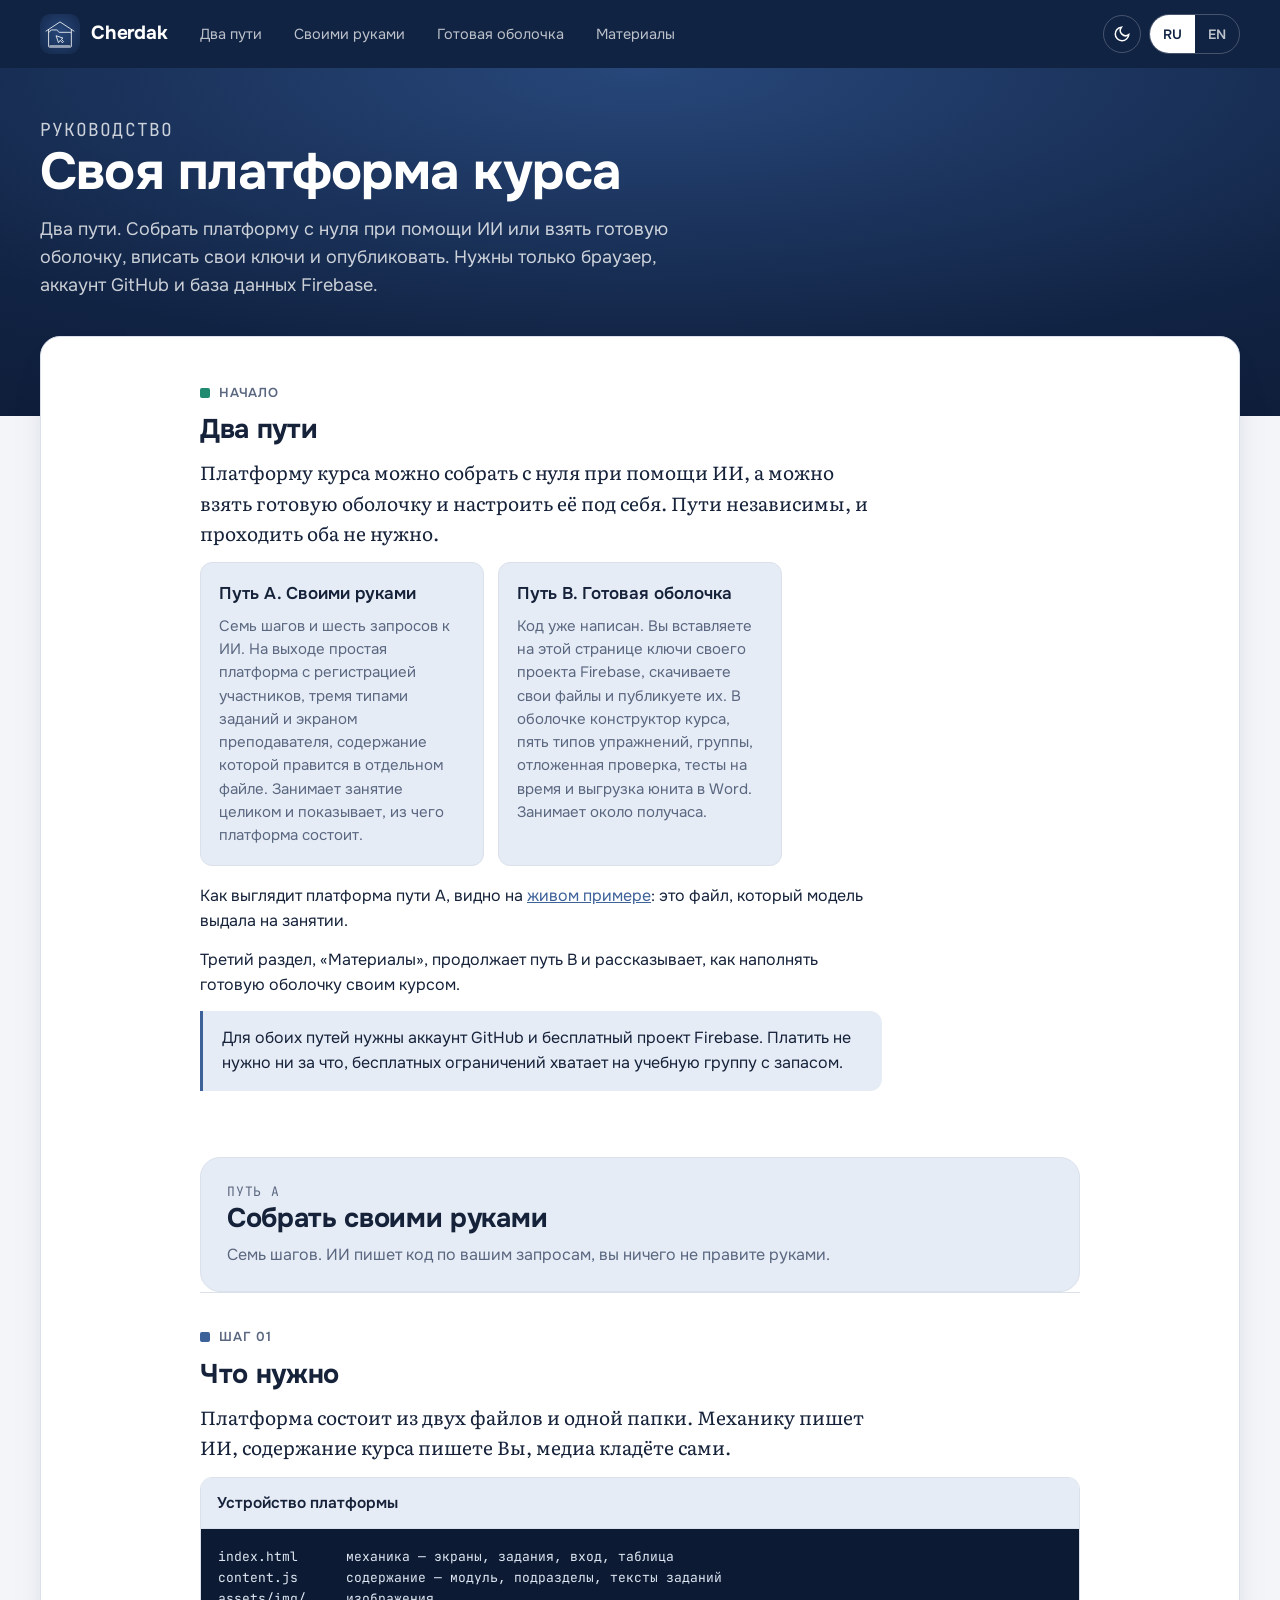
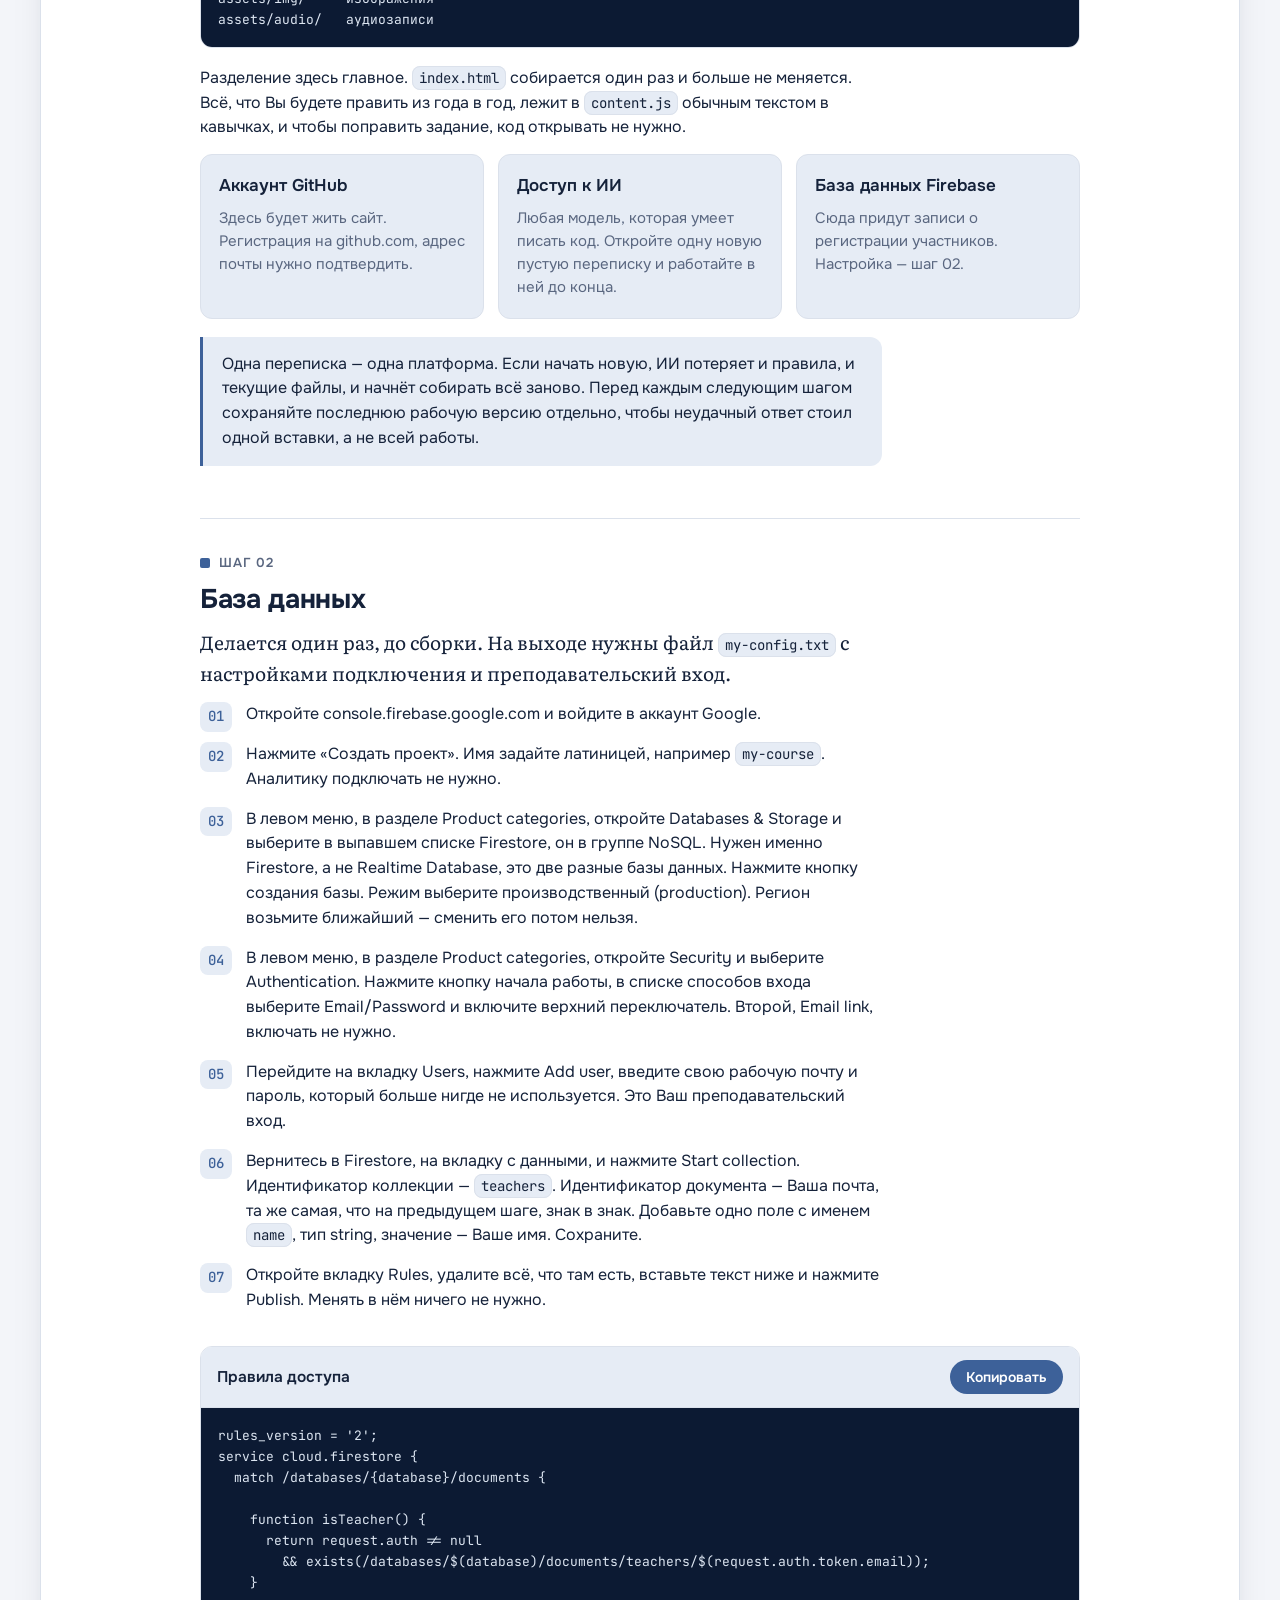
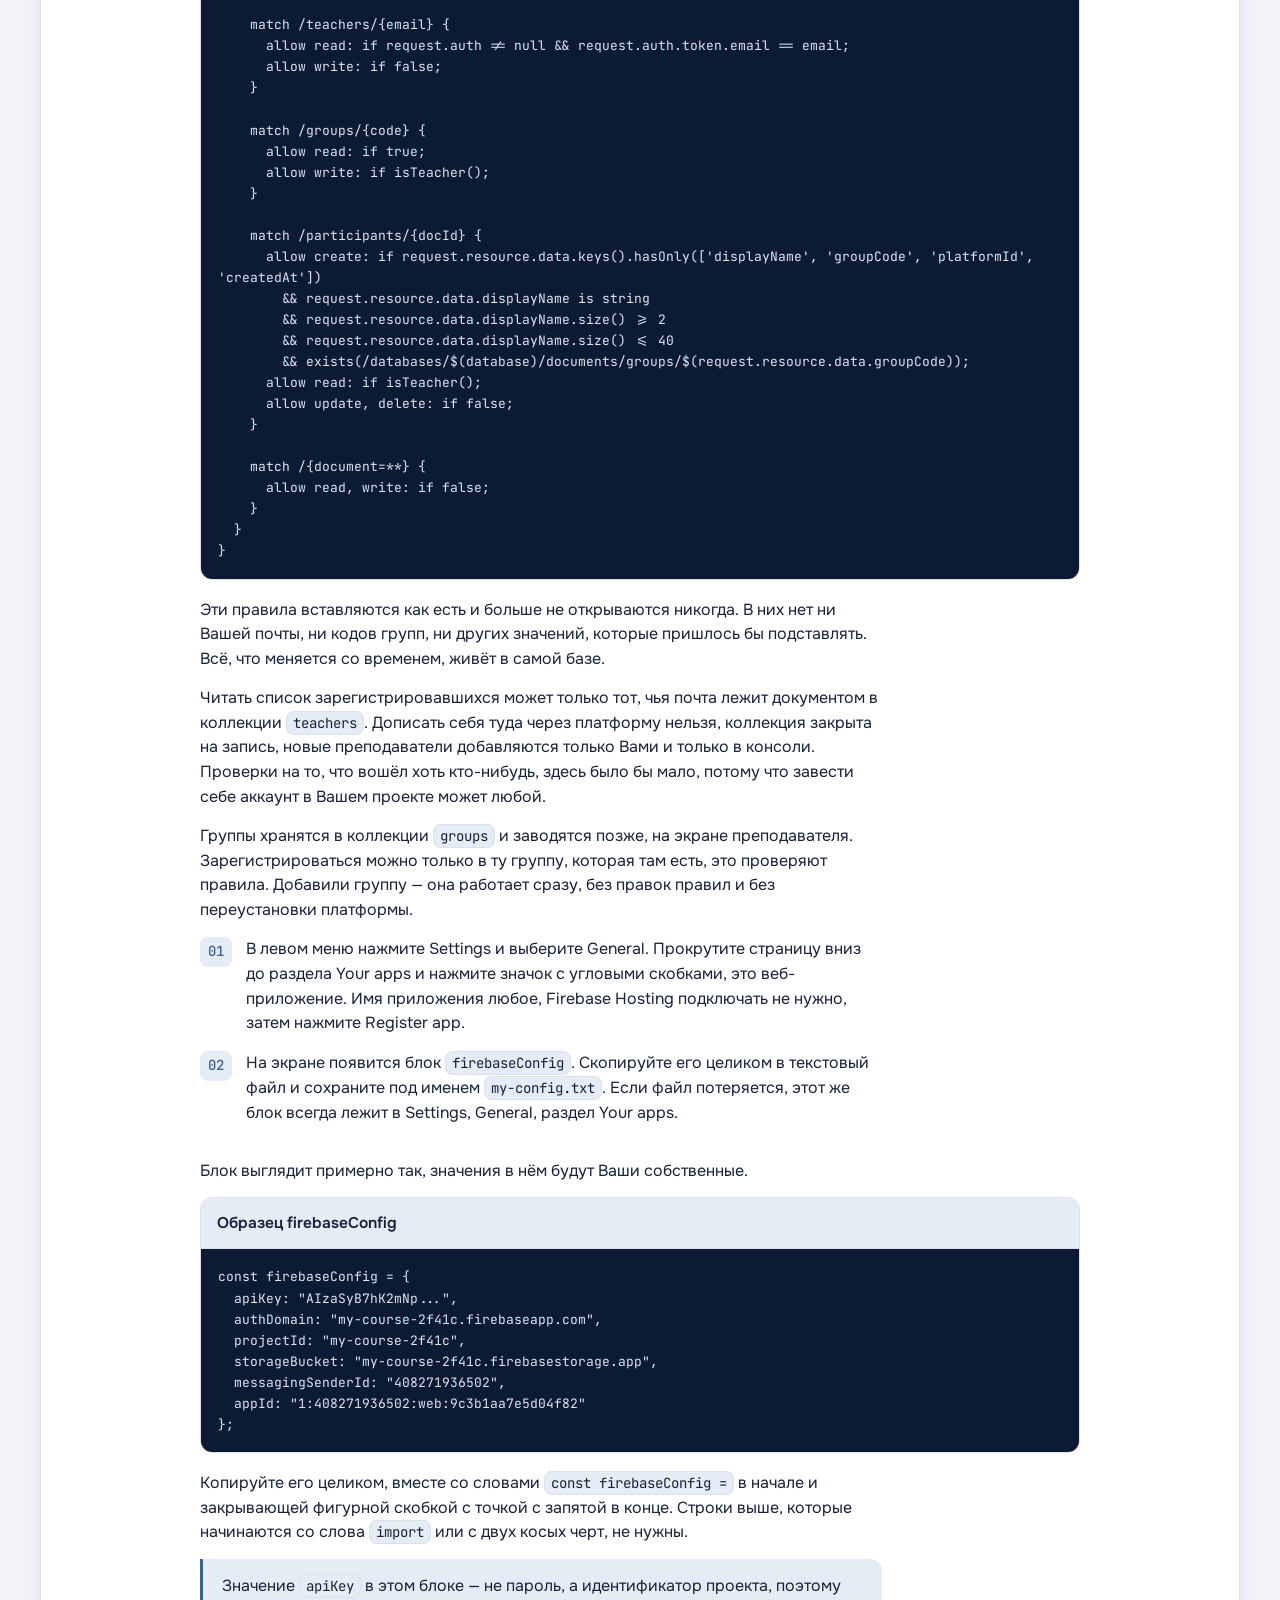
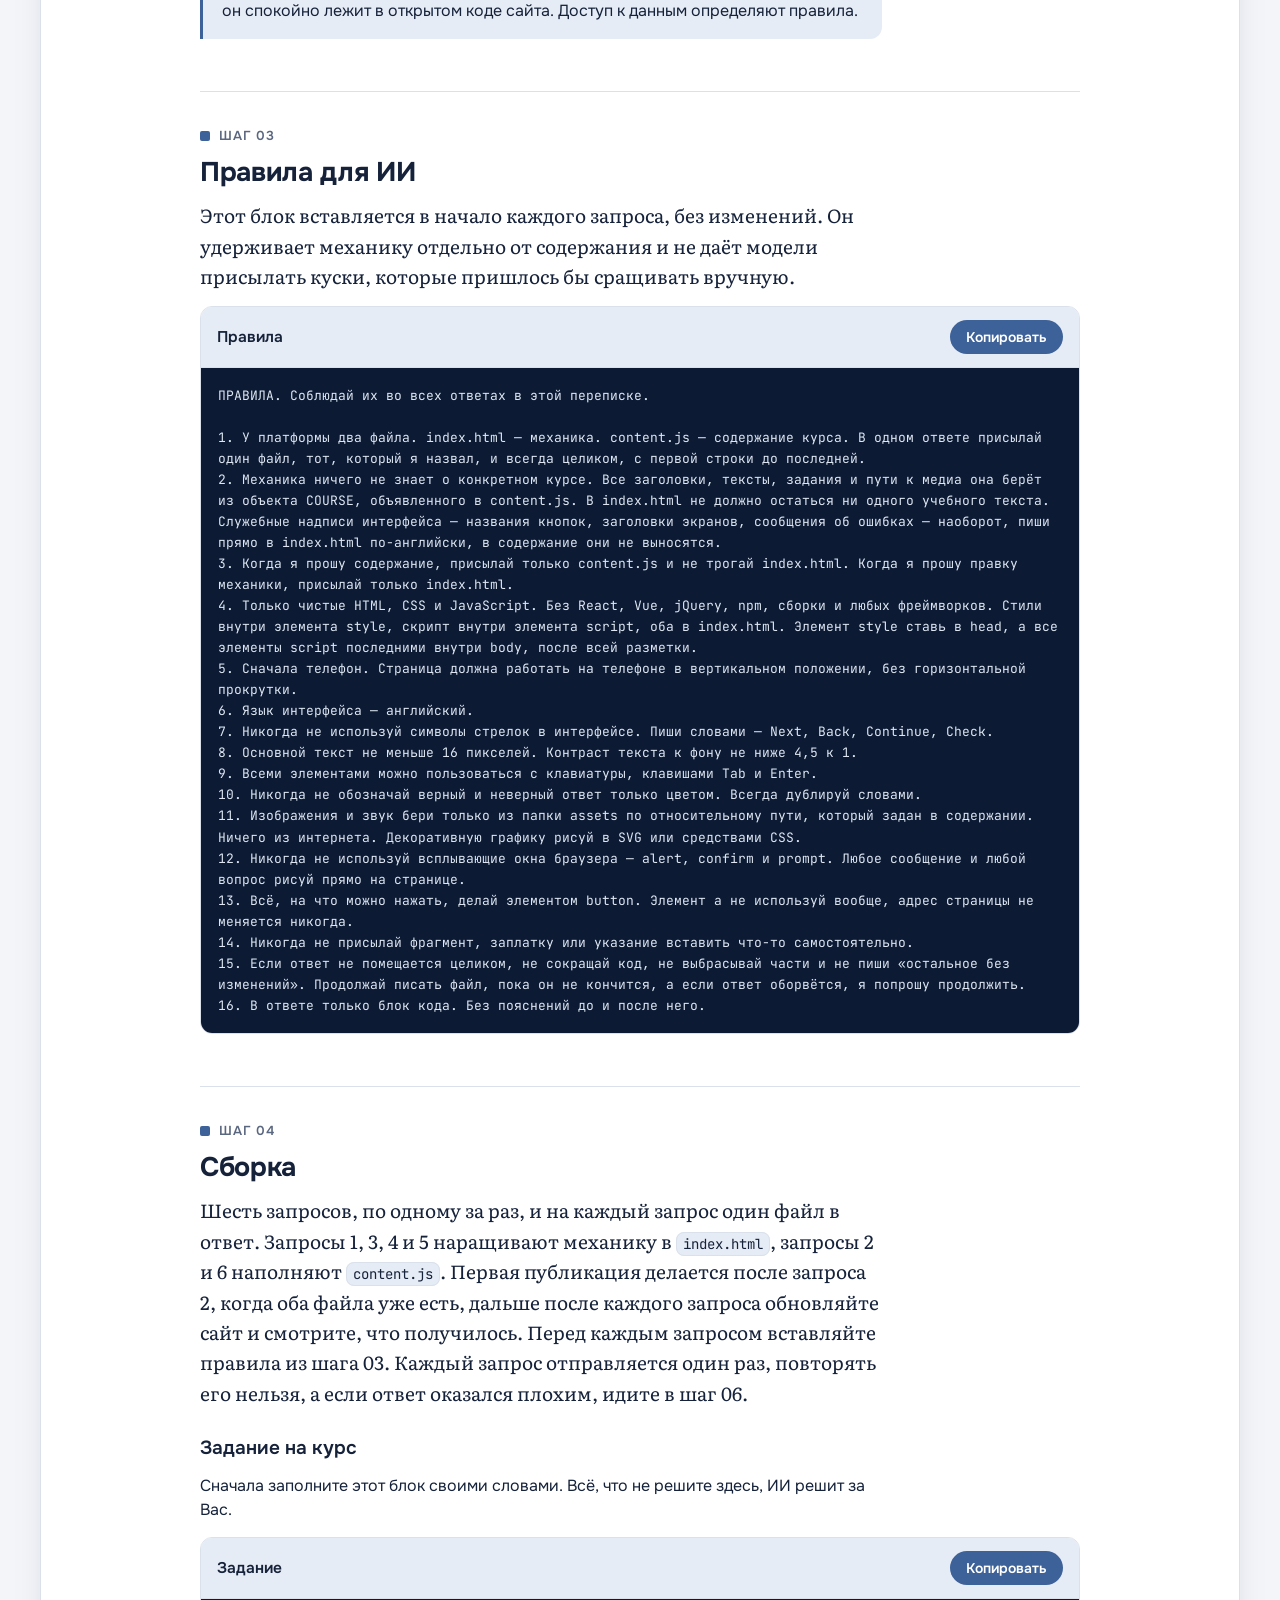
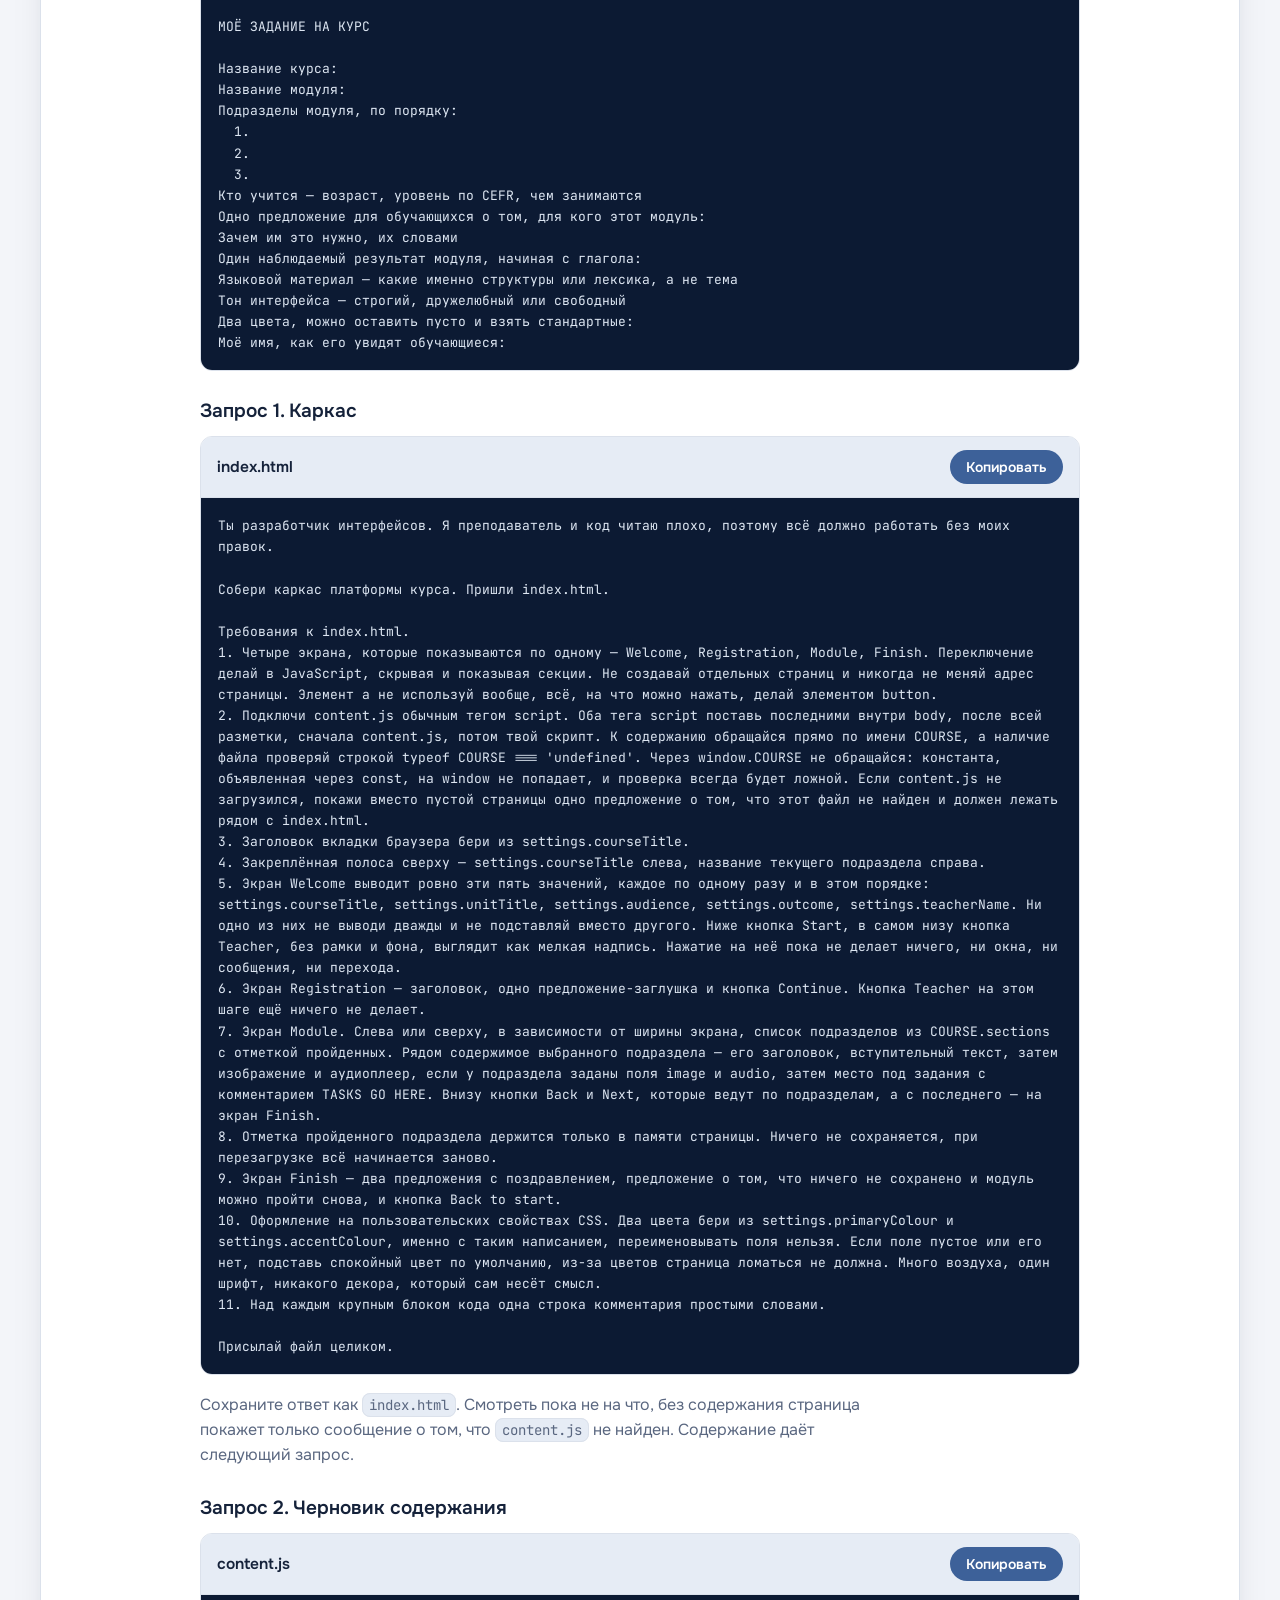
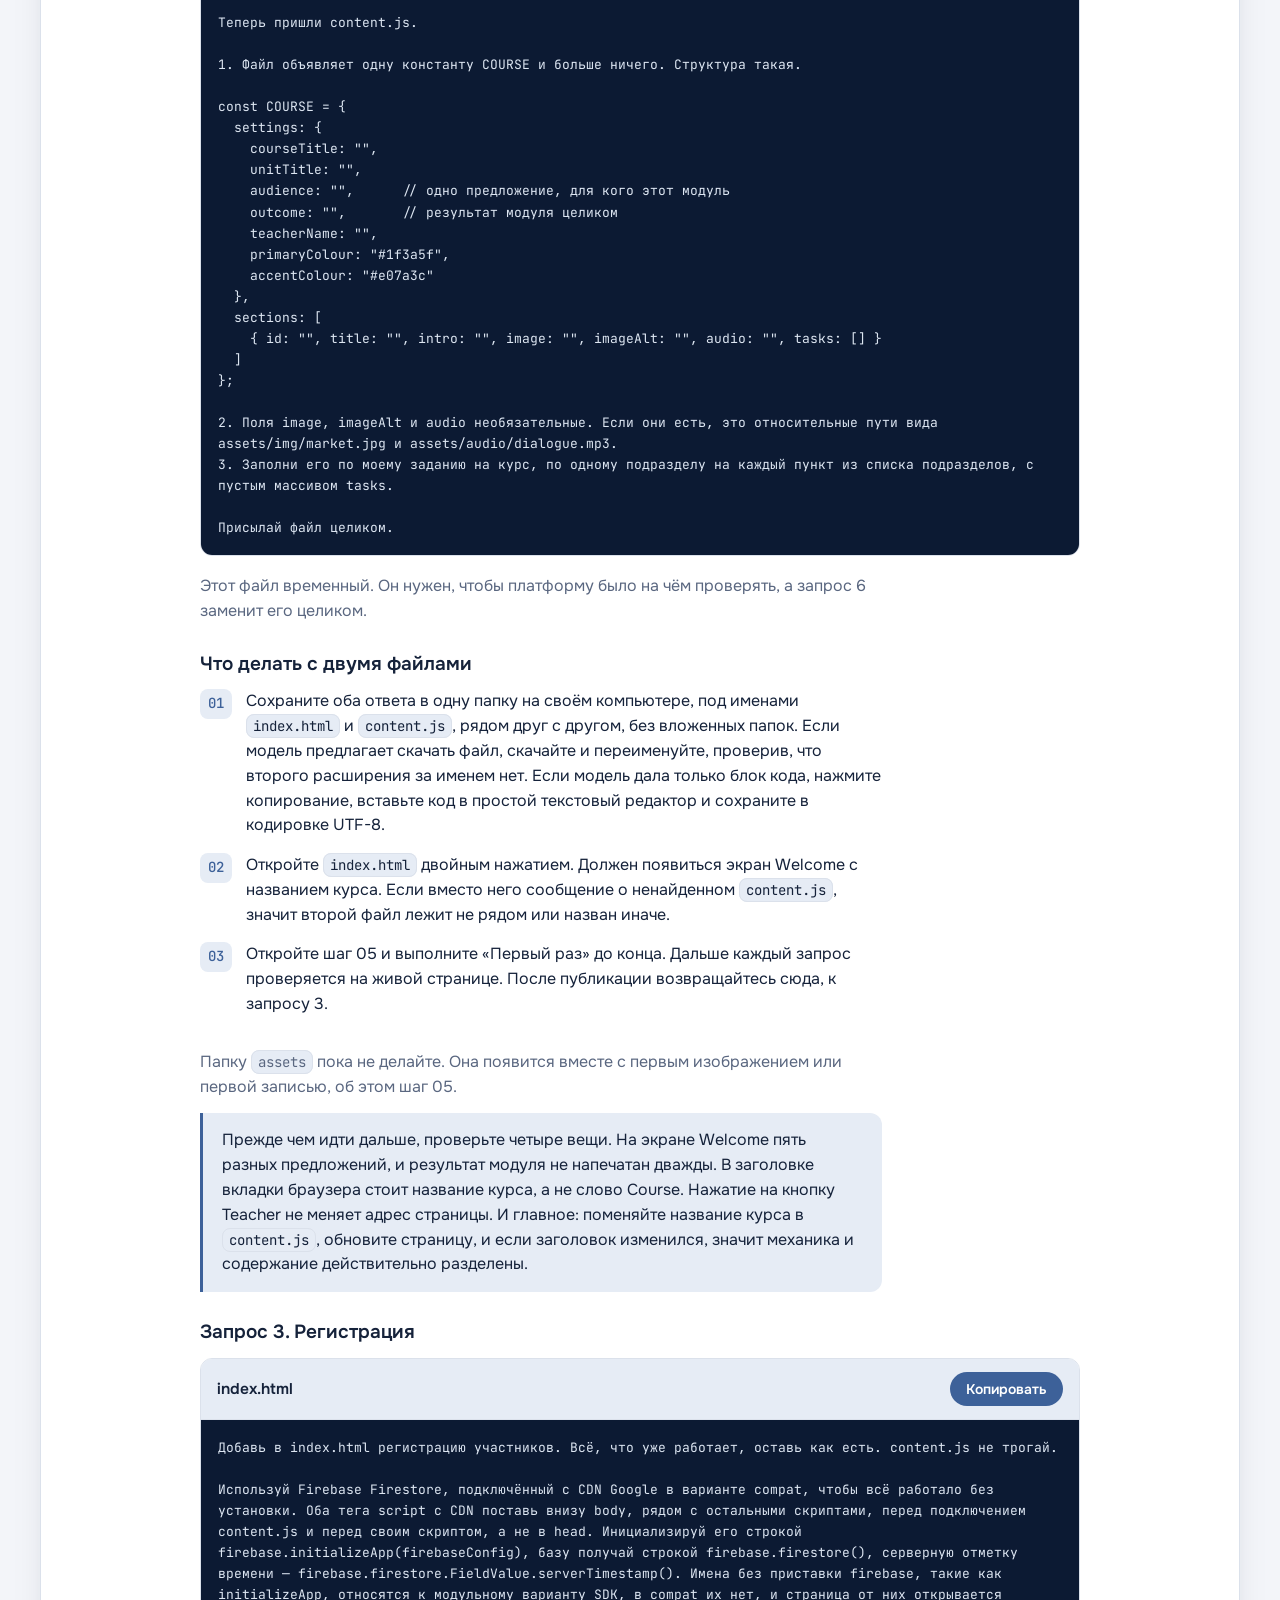
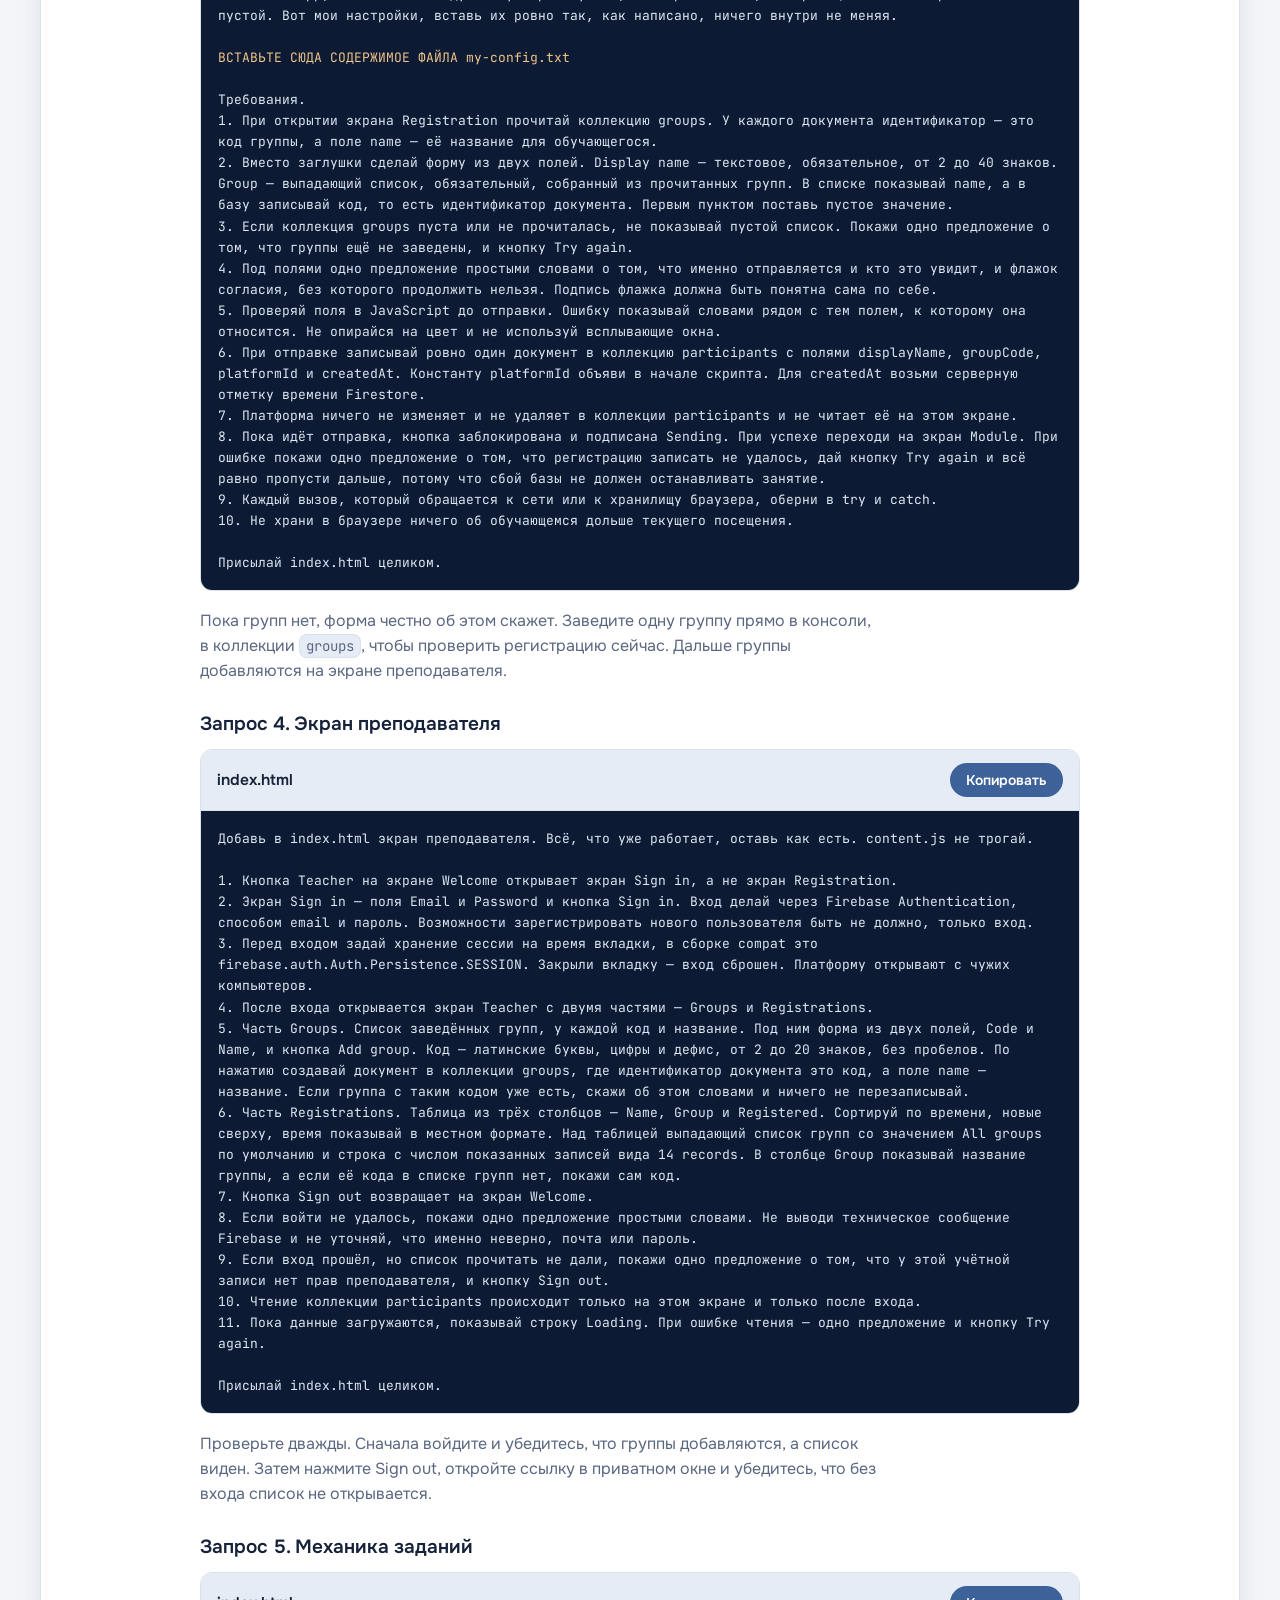
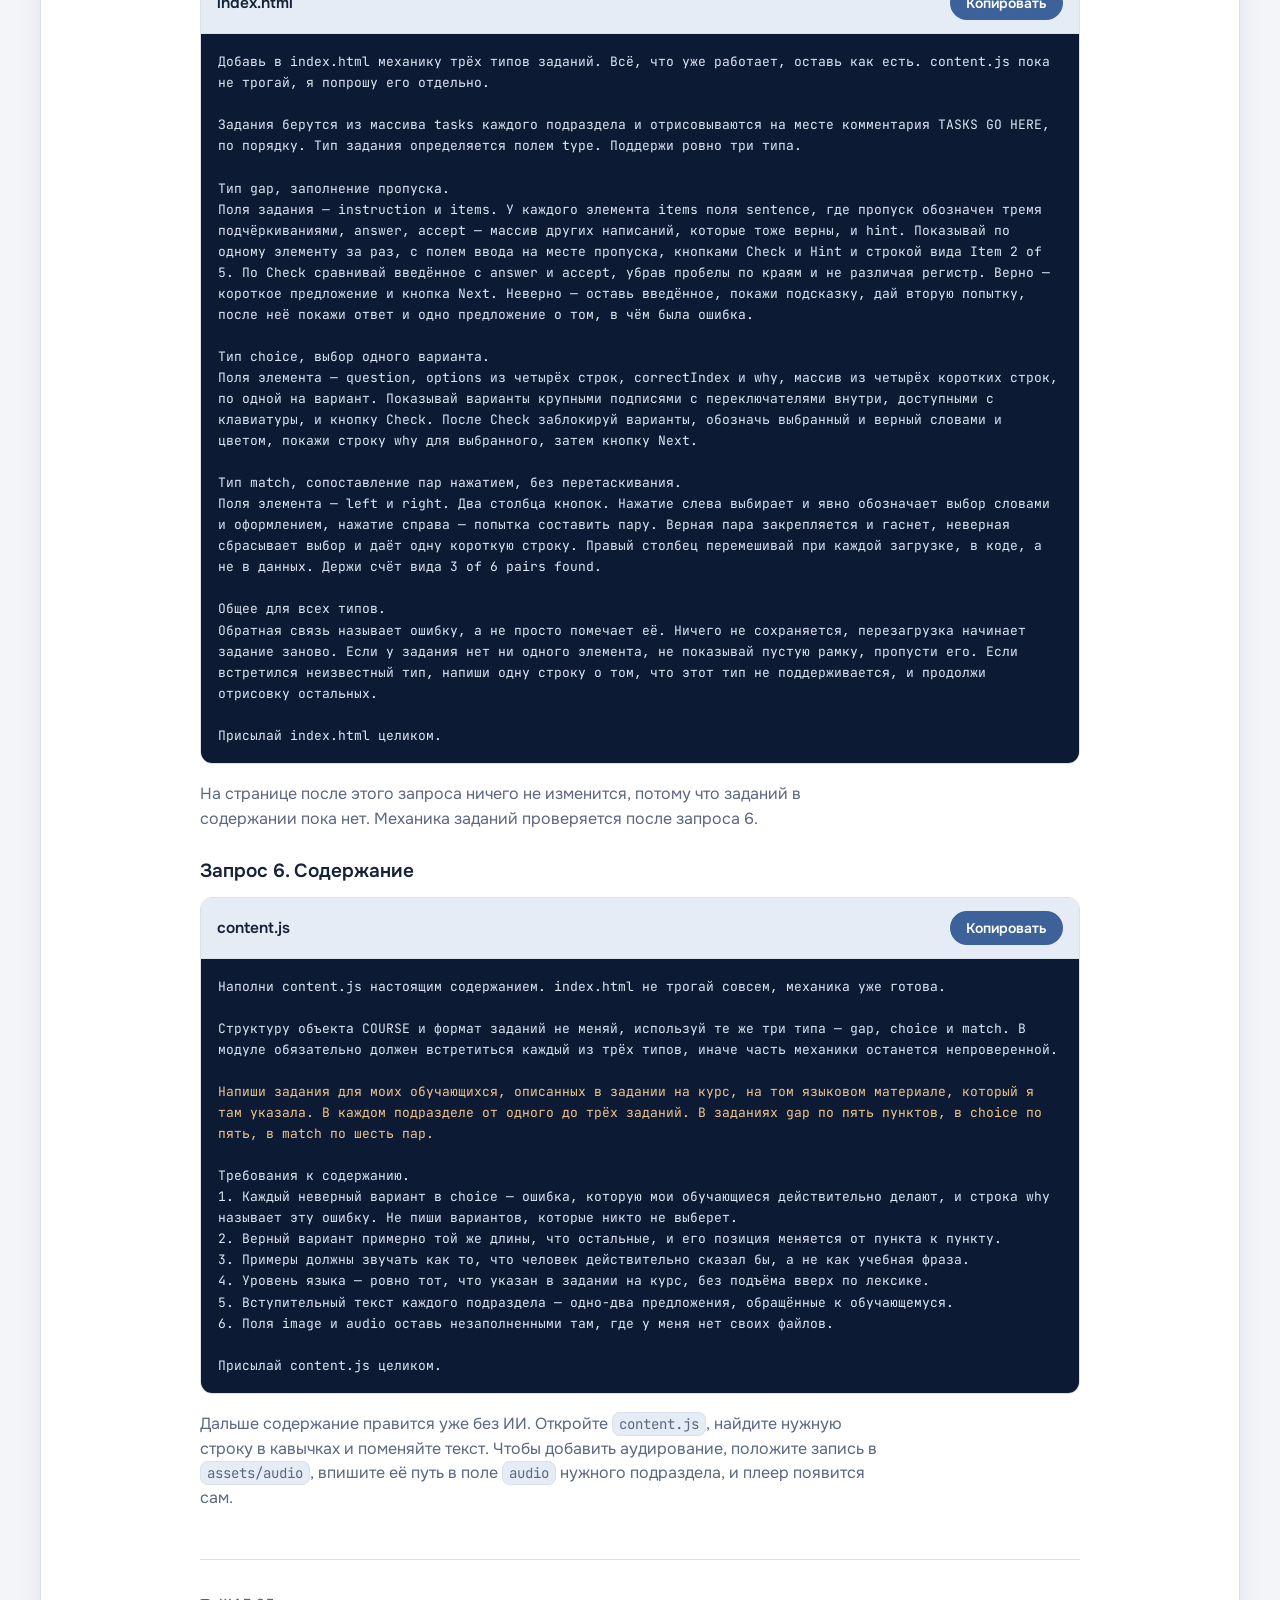
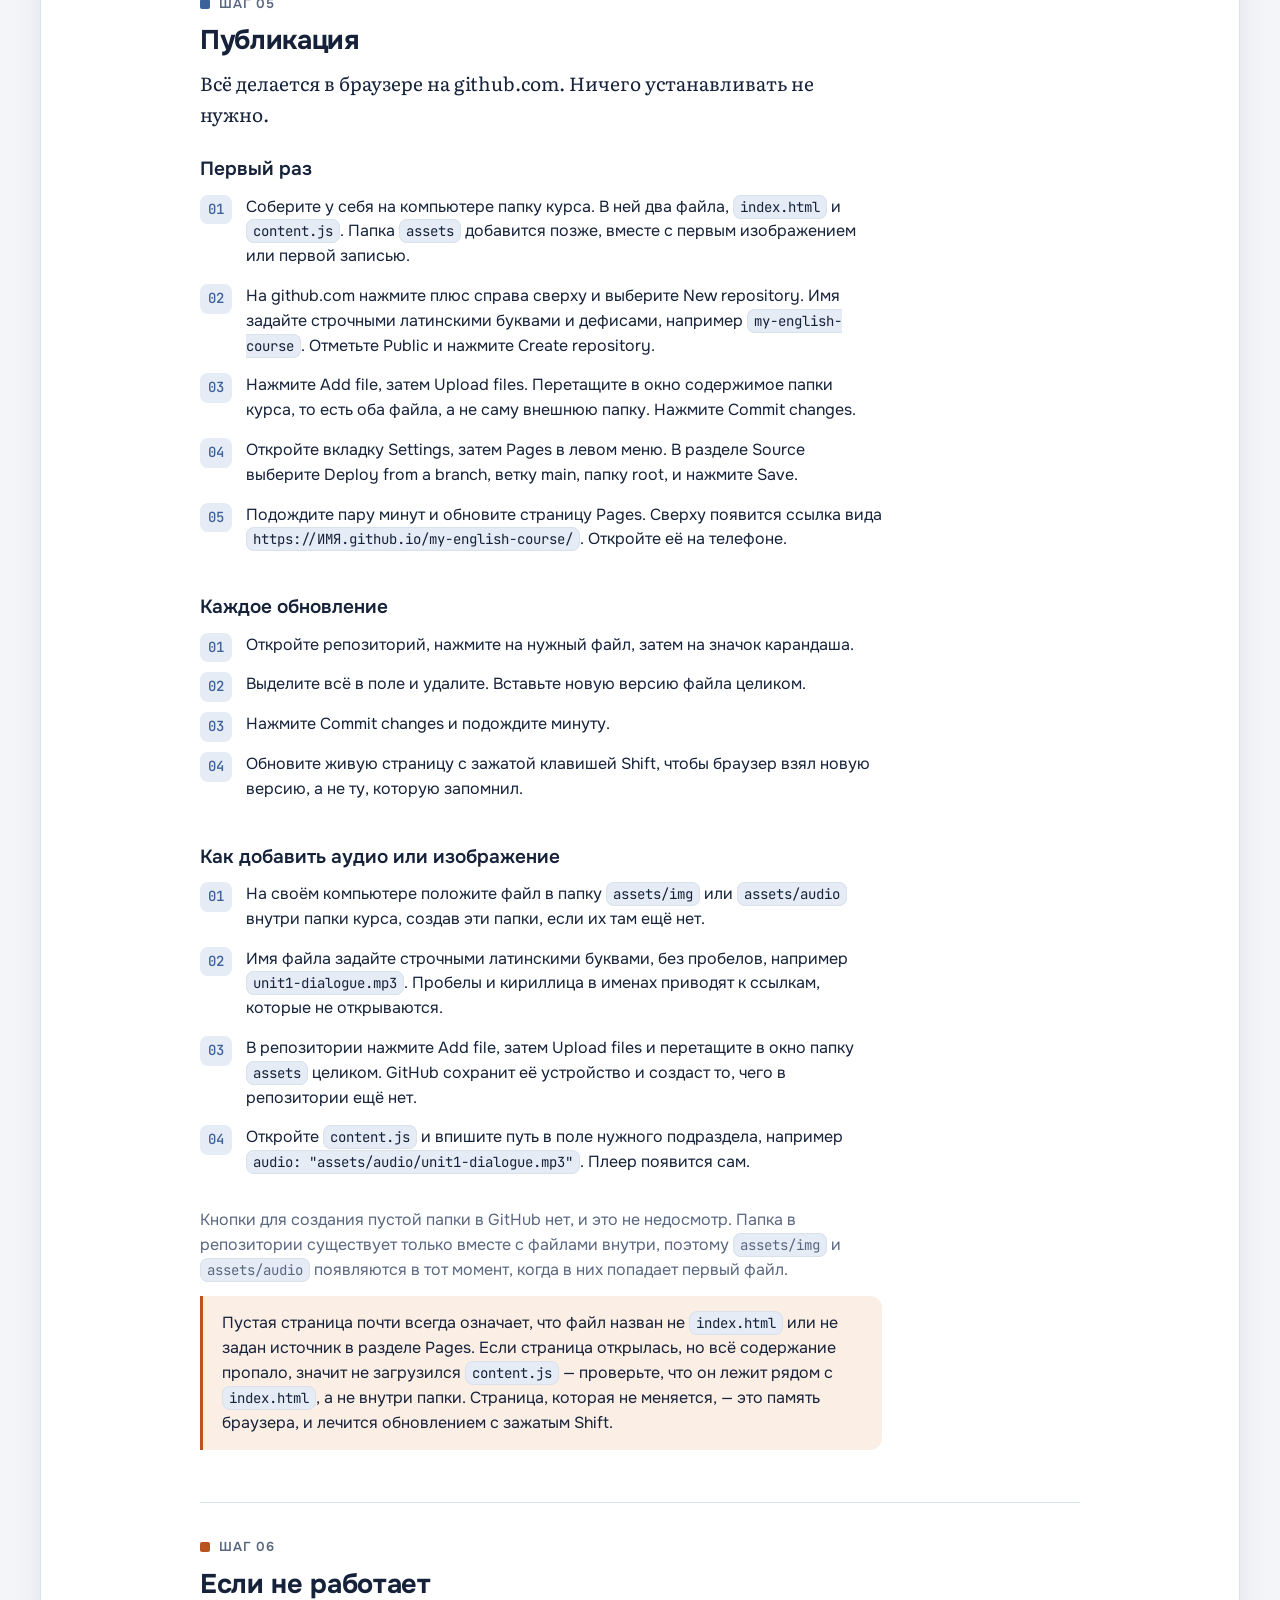
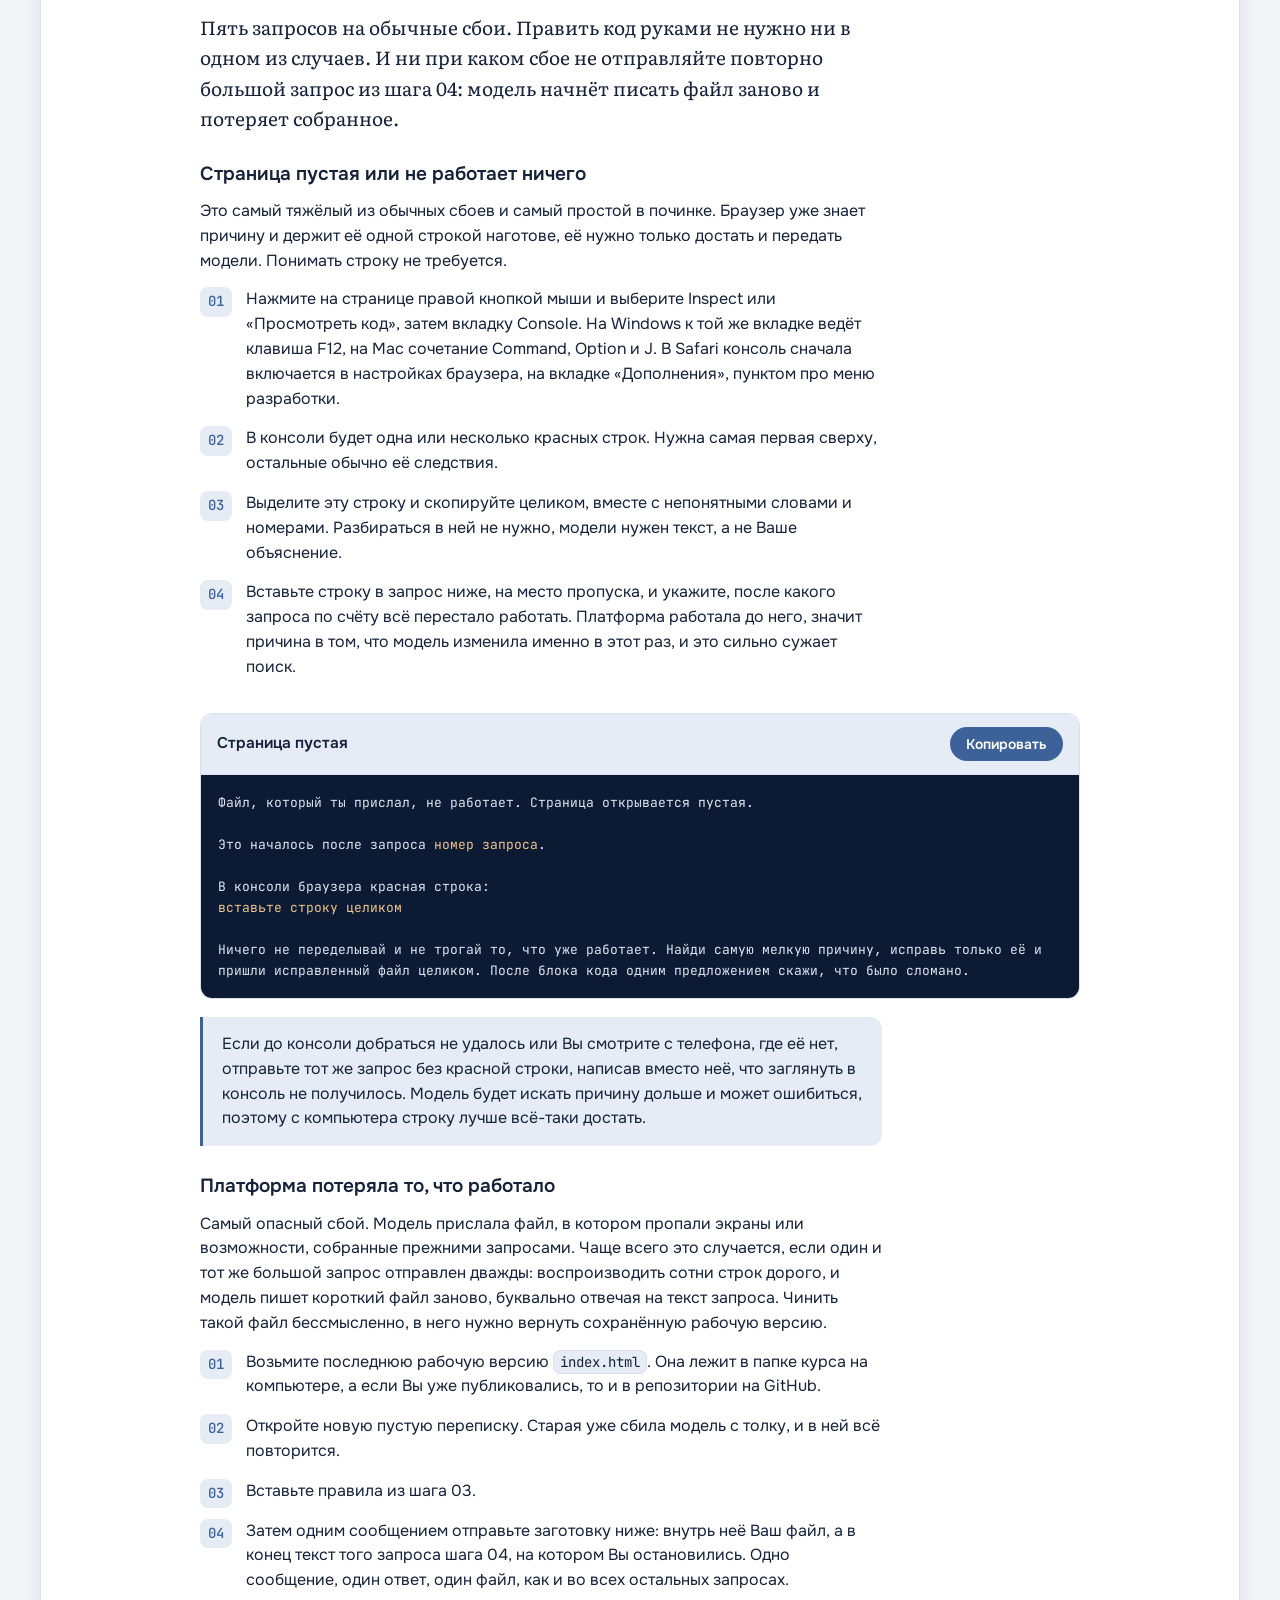
==== commit 44401896: "shell" ====
--- a/index.html
+++ b/index.html
@@ -4,10 +4,10 @@
 <meta charset="utf-8">
 <meta name="viewport" content="width=device-width, initial-scale=1">
 <title>Своя платформа курса — Cherdak</title>
-<meta name="description" content="Как собрать сайт курса с регистрацией участников и интерактивными заданиями при помощи ИИ. Учебный проект канала «Чердак», t.me/engattic.">
+<meta name="description" content="Сайт курса с регистрацией участников и интерактивными заданиями: собрать с нуля при помощи ИИ или взять готовую оболочку. Учебный проект канала «Чердак», t.me/engattic.">
 <meta name="theme-color" content="#14284A">
 <meta property="og:title" content="Своя платформа курса — Cherdak">
-<meta property="og:description" content="Как собрать сайт курса с регистрацией участников и интерактивными заданиями при помощи ИИ. Проект канала «Чердак», t.me/engattic.">
+<meta property="og:description" content="Сайт курса с регистрацией участников и интерактивными заданиями: собрать с нуля при помощи ИИ или взять готовую оболочку. Проект канала «Чердак», t.me/engattic.">
 <meta property="og:image" content="assets/img/logo.svg">
 <link rel="icon" href="assets/img/favicon.svg" type="image/svg+xml">
 <link rel="apple-touch-icon" href="assets/img/logo.svg">
@@ -29,13 +29,10 @@
 <header class="topbar">
   <a class="brand" href="#view"><img src="assets/img/logo.svg" alt=""><span>Cherdak</span></a>
   <nav class="nav" aria-label="Разделы">
-    <a href="#need"><span data-l="ru">Что нужно</span><span data-l="en">What you need</span></a>
-    <a href="#db"><span data-l="ru">База данных</span><span data-l="en">Database</span></a>
-    <a href="#rules"><span data-l="ru">Правила для ИИ</span><span data-l="en">Rules for the AI</span></a>
-    <a href="#build"><span data-l="ru">Сборка</span><span data-l="en">Building</span></a>
-    <a href="#publish"><span data-l="ru">Публикация</span><span data-l="en">Publishing</span></a>
-    <a href="#fix"><span data-l="ru">Если не работает</span><span data-l="en">If it breaks</span></a>
-    <a href="#check"><span data-l="ru">Проверка</span><span data-l="en">Final check</span></a>
+    <a href="#start"><span data-l="ru">Два пути</span><span data-l="en">Two paths</span></a>
+    <a href="#a"><span data-l="ru">Своими руками</span><span data-l="en">Build it yourself</span></a>
+    <a href="#b"><span data-l="ru">Готовая оболочка</span><span data-l="en">The ready shell</span></a>
+    <a href="#c"><span data-l="ru">Материалы</span><span data-l="en">Materials</span></a>
   </nav>
   <div class="tools">
     <button class="icon-btn" id="theme" type="button" aria-label="Сменить тему">
@@ -53,11 +50,63 @@
   <p class="eyebrow" data-l="en">Guide</p>
   <h1 data-l="ru">Своя платформа курса</h1>
   <h1 data-l="en">Your own course platform</h1>
-  <p data-l="ru">Как собрать сайт курса с регистрацией участников и интерактивными заданиями при помощи ИИ. Нужны только браузер, аккаунт GitHub и база данных Firebase.</p>
-  <p data-l="en">How to build a course website with participant registration and interactive tasks using AI. All you need is a browser, a GitHub account and a Firebase database.</p>
+  <p data-l="ru">Два пути. Собрать платформу с нуля при помощи ИИ или взять готовую оболочку, вписать свои ключи и опубликовать. Нужны только браузер, аккаунт GitHub и база данных Firebase.</p>
+  <p data-l="en">Two paths. Build a platform from nothing with an AI, or take a ready shell, add your own keys and publish it. All you need is a browser, a GitHub account and a Firebase database.</p>
 </div>
 
 <main id="view" class="sheet" tabindex="-1">
+
+<section id="start">
+  <div data-l="ru">
+    <div class="kind idea"><i></i><b>Начало</b></div>
+    <h2>Два пути</h2>
+    <p class="lead">Платформу курса можно собрать с нуля при помощи ИИ, а можно взять готовую оболочку и настроить её под себя. Пути независимы, и проходить оба не нужно.</p>
+    <div class="cards">
+      <div class="c">
+        <h4>Путь A. Своими руками</h4>
+        <p>Семь шагов и шесть запросов к ИИ. На выходе простая платформа с регистрацией участников, тремя типами заданий и экраном преподавателя, содержание которой правится в отдельном файле. Занимает занятие целиком и показывает, из чего платформа состоит.</p>
+      </div>
+      <div class="c">
+        <h4>Путь B. Готовая оболочка</h4>
+        <p>Код уже написан. Вы вставляете на этой странице ключи своего проекта Firebase, скачиваете свои файлы и публикуете их. В оболочке конструктор курса, пять типов упражнений, группы, отложенная проверка, тесты на время и выгрузка юнита в Word. Занимает около получаса.</p>
+      </div>
+    </div>
+    <p>Как выглядит платформа пути A, видно на <a href="example/">живом примере</a>: это файл, который модель выдала на занятии.</p>
+    <p>Третий раздел, «Материалы», продолжает путь B и рассказывает, как наполнять готовую оболочку своим курсом.</p>
+    <div class="note"><p>Для обоих путей нужны аккаунт GitHub и бесплатный проект Firebase. Платить не нужно ни за что, бесплатных ограничений хватает на учебную группу с запасом.</p></div>
+  </div>
+  <div data-l="en">
+    <div class="kind idea"><i></i><b>Start here</b></div>
+    <h2>Two paths</h2>
+    <p class="lead">You can build a course platform from nothing with an AI, or take a ready shell and set it up for yourself. The paths are independent, and there is no need to go through both.</p>
+    <div class="cards">
+      <div class="c">
+        <h4>Path A. Build it yourself</h4>
+        <p>Seven steps and six requests to an AI. What comes out is a simple platform with participant registration, three kinds of task and a teacher's screen, whose content is edited in a file of its own. It takes a whole lesson and shows what a platform is made of.</p>
+      </div>
+      <div class="c">
+        <h4>Path B. The ready shell</h4>
+        <p>The code is already written. You paste the keys of your own Firebase project on this page, download your files and publish them. The shell has a course builder, five kinds of exercise, groups, deferred checking, timed tests and a Word export of a unit. It takes about half an hour.</p>
+      </div>
+    </div>
+    <p>What a path A platform looks like can be seen in a <a href="example/">live example</a>: that file is what a model produced in the lesson.</p>
+    <p>The third section, Materials, carries on from path B and shows how to fill the ready shell with your own course.</p>
+    <div class="note"><p>Both paths need a GitHub account and a free Firebase project. Nothing has to be paid for: the free limits are more than a teaching group uses.</p></div>
+  </div>
+</section>
+
+<section class="part" id="a">
+  <div data-l="ru">
+    <p class="pn">Путь A</p>
+    <h2>Собрать своими руками</h2>
+    <p>Семь шагов. ИИ пишет код по вашим запросам, вы ничего не правите руками.</p>
+  </div>
+  <div data-l="en">
+    <p class="pn">Path A</p>
+    <h2>Build it yourself</h2>
+    <p>Seven steps. The AI writes the code from your requests, and you fix nothing by hand.</p>
+  </div>
+</section>
 
 <section id="need">
   <div data-l="ru">
@@ -930,6 +979,356 @@
   </div>
 </section>
 
+<section class="part" id="b">
+  <div data-l="ru">
+    <p class="pn">Путь B</p>
+    <h2>Готовая оболочка</h2>
+    <p>Четыре шага. Код оболочки лежит на этой странице, вы добавляете к нему ключи своего проекта Firebase и получаете свои файлы.</p>
+  </div>
+  <div data-l="en">
+    <p class="pn">Path B</p>
+    <h2>The ready shell</h2>
+    <p>Four steps. The code of the shell is on this page; you add the keys of your own Firebase project to it and get your own files.</p>
+  </div>
+</section>
+
+<section id="b-keys">
+  <div data-l="ru">
+    <div class="kind num"><i></i><b>Шаг 01</b></div>
+    <h2>Ключи и файлы</h2>
+    <p class="lead">Firebase это база данных от Google. В ней будут храниться ваши группы, ответы обучающихся и результаты проверки. Проект заводится за три минуты, платить не нужно.</p>
+    <ol class="steps">
+      <li>Откройте <code>console.firebase.google.com</code> и нажмите Create a project. Имя любое, латиницей. Google Analytics можно выключить. Тариф по умолчанию бесплатный, Spark, его хватает и повышать его не нужно.</li>
+      <li>На странице проекта нажмите значок <code>&lt;/&gt;</code> (Add app, Web). Название любое. Firebase Hosting не отмечайте, сайт будет лежать на GitHub.</li>
+      <li>Firebase покажет блок кода, который начинается словами <code>const firebaseConfig = {</code>. Скопируйте его целиком, вместе с закрывающей скобкой.</li>
+      <li>Вставьте скопированное в поле ниже, впишите название курса и нажмите кнопку. Браузер соберёт архив с вашими файлами.</li>
+    </ol>
+  </div>
+  <div data-l="en">
+    <div class="kind num"><i></i><b>Step 01</b></div>
+    <h2>Keys and files</h2>
+    <p class="lead">Firebase is a database by Google. It will keep your groups, the learners' answers and the results of checking. A project takes three minutes to make and costs nothing.</p>
+    <ol class="steps">
+      <li>Open <code>console.firebase.google.com</code> and click Create a project. Any name, in Latin letters. Google Analytics may be switched off. The default plan is the free Spark: it is enough and must not be upgraded.</li>
+      <li>On the project page click the <code>&lt;/&gt;</code> icon (Add app, Web). Any nickname. Do not tick Firebase Hosting: the site will live on GitHub.</li>
+      <li>Firebase shows a piece of code that begins with <code>const firebaseConfig = {</code>. Copy all of it, the closing bracket included.</li>
+      <li>Paste it into the field below, type the title of your course and click the button. The browser puts your files together into an archive.</li>
+    </ol>
+  </div>
+
+  <div class="mk" id="mk">
+    <label class="f">
+      <span class="fl" data-l="ru">Блок firebaseConfig из консоли Firebase</span>
+      <span class="fl" data-l="en">The firebaseConfig block from the Firebase console</span>
+      <textarea id="mk-cfg" rows="9" spellcheck="false" placeholder="const firebaseConfig = {&#10;  apiKey: &quot;AIza…&quot;,&#10;  authDomain: &quot;my-course.firebaseapp.com&quot;,&#10;  projectId: &quot;my-course&quot;,&#10;  …&#10;};"></textarea>
+    </label>
+    <label class="f">
+      <span class="fl" data-l="ru">Название курса</span>
+      <span class="fl" data-l="en">Title of the course</span>
+      <input type="text" id="mk-title" placeholder="English for Economists">
+    </label>
+    <div class="row">
+      <button class="btn" type="button" id="mk-go"><span data-l="ru">Собрать мои файлы</span><span data-l="en">Build my files</span></button>
+      <span class="muted" id="mk-st"></span>
+    </div>
+  </div>
+
+  <div data-l="ru">
+    <div class="note"><p>Ничего из того, что вы вставили, со страницы не уходит. Архив собирается прямо в браузере. Сами ключи не секретны, они лежат в открытом виде на любом сайте с Firebase, а данные защищают правила базы, которые вы поставите на шаге 03.</p></div>
+  </div>
+  <div data-l="en">
+    <div class="note"><p>Nothing you paste leaves this page. The archive is put together inside your browser. The keys themselves are not secret: they sit in plain sight on every site that uses Firebase, and the data are protected by the database rules you will set in step 03.</p></div>
+  </div>
+</section>
+
+<section id="b-publish">
+  <div data-l="ru">
+    <div class="kind num"><i></i><b>Шаг 02</b></div>
+    <h2>Публикация</h2>
+    <p class="lead">Сайт будет лежать на GitHub Pages. Это бесплатно и делается в браузере.</p>
+    <ol class="steps">
+      <li>Распакуйте скачанный архив. Внутри папка <code>docs</code>, файл <code>firestore.rules</code> и короткая записка о том, что делать дальше.</li>
+      <li>На github.com нажмите плюс справа сверху, New repository. Имя задайте строчными латинскими буквами и дефисами, например <code>my-english-course</code>. Отметьте Public и нажмите Create repository.</li>
+      <li>Нажмите Add file, затем Upload files. Перетащите в окно папку <code>docs</code> целиком и файл <code>firestore.rules</code>. Нажмите Commit changes.</li>
+      <li>Откройте Settings, затем Pages. В разделе Source выберите Deploy from a branch, ветку main, папку <code>/docs</code>, и нажмите Save.</li>
+      <li>Подождите две-три минуты и откройте <code>https://ВАШ-ЛОГИН.github.io/ИМЯ-РЕПОЗИТОРИЯ/setup.html</code>. Дальше всё идёт на этой странице.</li>
+    </ol>
+    <div class="note warn"><p>Если по адресу ничего нет, подождите ещё минуту и обновите страницу с зажатой клавишей Shift. Пустая страница почти всегда означает, что в разделе Pages выбрана не та папка. Там должна стоять <code>/docs</code>, а не root.</p></div>
+  </div>
+  <div data-l="en">
+    <div class="kind num"><i></i><b>Step 02</b></div>
+    <h2>Publishing</h2>
+    <p class="lead">The site will live on GitHub Pages. It is free and done in the browser.</p>
+    <ol class="steps">
+      <li>Unpack the archive you downloaded. Inside there is a <code>docs</code> folder, a file called <code>firestore.rules</code> and a short note about what to do next.</li>
+      <li>On github.com click the plus sign at the top right, then New repository. Name it in lower-case Latin letters and hyphens, for example <code>my-english-course</code>. Tick Public and click Create repository.</li>
+      <li>Click Add file, then Upload files. Drag in the whole <code>docs</code> folder and the file <code>firestore.rules</code>. Click Commit changes.</li>
+      <li>Open Settings, then Pages. Under Source choose Deploy from a branch, the main branch and the <code>/docs</code> folder, then click Save.</li>
+      <li>Wait two or three minutes and open <code>https://YOUR-LOGIN.github.io/YOUR-REPOSITORY/setup.html</code>. Everything else happens on that page.</li>
+    </ol>
+    <div class="note warn"><p>If there is nothing at that address, wait another minute and reload with the Shift key held down. A blank page almost always means the wrong folder is chosen under Pages. It has to be <code>/docs</code>, not root.</p></div>
+  </div>
+</section>
+
+<section id="b-setup">
+  <div data-l="ru">
+    <div class="kind check"><i></i><b>Шаг 03</b></div>
+    <h2>Настройка базы</h2>
+    <p class="lead">Страница <code>setup.html</code> это инструкция внутри вашего сайта. Семь шагов, и она сама проверяет каждый из них и показывает зелёную отметку.</p>
+    <ol class="steps">
+      <li>Шаги 1 и 2, файлы на GitHub и ключи Firebase, уже зелёные: вы прошли их на шагах 01 и 02 этого раздела.</li>
+      <li>Шаг 3 включает вход по почте и паролю. Build, Authentication, Get started, Sign-in method, Email/Password, первый переключатель Enable.</li>
+      <li>Шаг 4 создаёт базу и ставит правила. Build, Firestore Database, Create database, регион поближе, режим production. Затем вкладка Rules, удалить всё, вставить правила кнопкой со страницы setup и нажать Publish.</li>
+      <li>Шаг 5 делает ваш преподавательский аккаунт. Вы вводите почту и пароль прямо на странице setup, она показывает ваш UID, и вы создаёте в базе коллекцию <code>teachers</code> с документом, имя которого в точности равно этому UID.</li>
+      <li>Шаг 6 открывает Teacher's Edition. Шаг 7 рассказывает, куда класть картинки и аудио.</li>
+    </ol>
+    <div class="note"><p>Правила базы вставляются целиком и один раз, менять в них ничего не нужно. Именно они отвечают за то, что ключи заданий лежат отдельно от того, что получают обучающиеся, и что чужой человек не прочитает работы вашей группы.</p></div>
+  </div>
+  <div data-l="en">
+    <div class="kind check"><i></i><b>Step 03</b></div>
+    <h2>Setting up the database</h2>
+    <p class="lead">The page <code>setup.html</code> is a guide inside your own site. Seven steps, and it checks each one for you and shows a green mark.</p>
+    <ol class="steps">
+      <li>Steps 1 and 2, the files on GitHub and the Firebase keys, are green already: you did them in steps 01 and 02 of this section.</li>
+      <li>Step 3 switches on sign-in with an email and a password. Build, Authentication, Get started, Sign-in method, Email/Password, the first switch Enable.</li>
+      <li>Step 4 creates the database and sets its rules. Build, Firestore Database, Create database, a region near you, production mode. Then the Rules tab: delete everything, paste the rules with the button on the setup page and click Publish.</li>
+      <li>Step 5 makes your teacher account. You type an email and a password on the setup page itself, it shows you your UID, and you create a collection called <code>teachers</code> with a document whose name is exactly that UID.</li>
+      <li>Step 6 opens Teacher's Edition. Step 7 tells you where pictures and audio go.</li>
+    </ol>
+    <div class="note"><p>The rules are pasted whole and once; nothing in them has to be changed. They are what keeps the answer keys apart from what the learners receive, and what stops a stranger from reading your group's work.</p></div>
+  </div>
+</section>
+
+<section id="b-fix">
+  <div data-l="ru">
+    <div class="kind check"><i></i><b>Шаг 04</b></div>
+    <h2>Если не работает</h2>
+    <h3>Сайт открылся, но setup.html пишет, что ключей нет</h3>
+    <p>Файл <code>docs/js/firebase-config.js</code> не доехал до репозитория. Откройте в репозитории папку <code>docs/js</code> и проверьте, что он там есть. Если нет, загрузите папку <code>docs</code> ещё раз.</p>
+    <h3>Teacher's Edition говорит, что доступа нет</h3>
+    <p>Имя документа в коллекции <code>teachers</code> должно в точности совпадать с UID, без пробелов по краям. Проще всего удалить документ и создать заново, скопировав UID кнопкой со страницы setup.</p>
+    <h3>Обучающийся не может зарегистрироваться</h3>
+    <p>Сначала создайте группу. Teacher's Edition, Groups &amp; students, код группы придумываете вы, и его вы даёте группе. Без существующего кода регистрация не пройдёт.</p>
+    <h3>В книге студента пусто</h3>
+    <p>Юнит не открыт группе. Teacher's Edition, Access &amp; results, строка юнита, кнопка открытия для вашей группы.</p>
+    <h3>Страница не меняется после правок</h3>
+    <p>Это память браузера. Обновите с зажатой клавишей Shift, на Mac с Cmd и Shift.</p>
+  </div>
+  <div data-l="en">
+    <div class="kind check"><i></i><b>Step 04</b></div>
+    <h2>If it breaks</h2>
+    <h3>The site opens, but setup.html says the keys are missing</h3>
+    <p>The file <code>docs/js/firebase-config.js</code> never reached the repository. Open the <code>docs/js</code> folder there and check that it is in place. If it is not, upload the <code>docs</code> folder again.</p>
+    <h3>Teacher's Edition says you have no access</h3>
+    <p>The name of the document in the <code>teachers</code> collection must match the UID exactly, with no spaces around it. The quickest fix is to delete the document and make it again, copying the UID with the button on the setup page.</p>
+    <h3>A learner cannot create an account</h3>
+    <p>Create a group first. Teacher's Edition, Groups &amp; students; the group code is yours to invent, and you give it to the group. Without an existing code, registration does not go through.</p>
+    <h3>The student's book is empty</h3>
+    <p>The unit is not open for the group. Teacher's Edition, Access &amp; results, the row of the unit, the button that opens it for your group.</p>
+    <h3>The page does not change after an edit</h3>
+    <p>That is the browser's memory. Reload with the Shift key held down, on a Mac with Cmd and Shift.</p>
+  </div>
+</section>
+
+<section class="part" id="c">
+  <div data-l="ru">
+    <p class="pn">Материалы</p>
+    <h2>Как наполнять оболочку</h2>
+    <p>Продолжение пути B. Весь курс собирается в браузере, в конструкторе внутри Teacher's Edition. Код для этого открывать не нужно.</p>
+  </div>
+  <div data-l="en">
+    <p class="pn">Materials</p>
+    <h2>Filling the shell</h2>
+    <p>This carries on from path B. The whole course is put together in the browser, in the builder inside Teacher's Edition. No code has to be opened for it.</p>
+  </div>
+</section>
+
+<section id="c-start">
+  <div data-l="ru">
+    <div class="kind idea"><i></i><b>Шаг 01</b></div>
+    <h2>Образцовый юнит</h2>
+    <p class="lead">Начинать с пустого экрана тяжело, поэтому в оболочке есть готовый юнит со всеми типами блоков сразу. Его стоит добавить первым и разобрать.</p>
+    <ol class="steps">
+      <li>Откройте <code>teacher.html</code> на своём сайте и войдите почтой и паролем преподавателя.</li>
+      <li>Слева выберите Course builder и нажмите Add the sample unit.</li>
+      <li>Откройте этот юнит и пролистайте его сверху донизу. В нём есть текст, правило, картинка, аудио, карточки, преподавательская заметка и упражнения всех пяти типов.</li>
+      <li>Посмотрите на тот же юнит глазами обучающегося. Кнопка Student view внизу слева открывает книгу студента.</li>
+      <li>Когда станет понятно, как устроен юнит, удалите образец или оставьте его как шпаргалку. Обучающиеся его не увидят, пока вы не откроете юнит группе.</li>
+    </ol>
+  </div>
+  <div data-l="en">
+    <div class="kind idea"><i></i><b>Step 01</b></div>
+    <h2>The sample unit</h2>
+    <p class="lead">Starting from an empty screen is hard, so the shell carries a ready unit with every kind of block in it. It is worth adding first and taking apart.</p>
+    <ol class="steps">
+      <li>Open <code>teacher.html</code> on your site and sign in with your teacher email and password.</li>
+      <li>On the left choose Course builder and click Add the sample unit.</li>
+      <li>Open that unit and read it from top to bottom. It has a text, a rule box, a picture, audio, flashcards, a teaching note and exercises of all five kinds.</li>
+      <li>Look at the same unit through a learner's eyes. The Student view button at the bottom left opens the student's book.</li>
+      <li>Once the shape of a unit is clear, delete the sample or keep it as a crib. Learners see nothing of it until you open the unit for a group.</li>
+    </ol>
+  </div>
+</section>
+
+<section id="c-build">
+  <div data-l="ru">
+    <div class="kind num"><i></i><b>Шаг 02</b></div>
+    <h2>Юниты, подразделы, блоки</h2>
+    <p class="lead">Курс состоит из юнитов, юнит из подразделов, подраздел из блоков. Блок это кирпич содержания, и типов блоков девять.</p>
+    <h3>Что можно положить в подраздел</h3>
+    <ul class="pts">
+      <li><b>Текст</b> четырёх видов, инструкция, текст для чтения, правило в рамке и вопросы для обсуждения. Жирное и курсив ставятся звёздочками.</li>
+      <li><b>Картинка</b>, одна или несколько в ряд, с подписью и описанием для незрячих.</li>
+      <li><b>Аудио</b> и <b>видео</b>. Видео встраивается ссылкой на Rutube или другой сайт, аудио лежит файлом рядом с курсом.</li>
+      <li><b>Карточки</b> со словом, транскрипцией, переводом и примером. Слова карточек считаются словарём юнита.</li>
+      <li><b>Упражнение</b> одного из пяти типов, о них следующий шаг.</li>
+      <li><b>Преподавательская заметка</b>. Её видите только вы, в книге студента её нет. Туда удобно складывать цели, скрипты аудио и комментарии к ключам.</li>
+    </ul>
+    <p>Порядок блоков меняется стрелками вверх и вниз, блок копируется и удаляется кнопками рядом. Номера упражнений проставляются сами.</p>
+    <div class="note"><p>Нажимайте Save в конструкторе почаще. Пока вы не нажали, изменения живут только в этой вкладке. После сохранения они сразу уходят в базу, и обучающиеся увидят их при следующем открытии страницы.</p></div>
+  </div>
+  <div data-l="en">
+    <div class="kind num"><i></i><b>Step 02</b></div>
+    <h2>Units, sections, blocks</h2>
+    <p class="lead">A course is made of units, a unit of sections, a section of blocks. A block is a brick of content, and there are nine kinds of brick.</p>
+    <h3>What can go into a section</h3>
+    <ul class="pts">
+      <li><b>Text</b> of four kinds: an instruction, a reading text, a rule in a box and questions to discuss. Bold and italics are set with asterisks.</li>
+      <li><b>A picture</b>, one or several in a row, with a caption and a description for screen readers.</li>
+      <li><b>Audio</b> and <b>video</b>. Video is embedded by a link to Rutube or another site; audio sits as a file next to the course.</li>
+      <li><b>Flashcards</b> with the word, its transcription, a translation and an example. The words on the cards count as the vocabulary of the unit.</li>
+      <li><b>An exercise</b> of one of the five kinds; the next step is about them.</li>
+      <li><b>A teaching note.</b> Only you see it; it is not in the student's book. A good place for aims, audio scripts and comments on the keys.</li>
+    </ul>
+    <p>The order of blocks is changed with the up and down arrows, and a block is copied or deleted with the buttons beside it. Exercises are numbered by themselves.</p>
+    <div class="note"><p>Click Save in the builder often. Until you do, the changes live only in that tab. Once saved they go straight to the database, and the learners see them the next time they open the page.</p></div>
+  </div>
+</section>
+
+<section id="c-ex">
+  <div data-l="ru">
+    <div class="kind num"><i></i><b>Шаг 03</b></div>
+    <h2>Упражнения и ключи</h2>
+    <p class="lead">Пять типов упражнений. У четырёх есть ключ, и оболочка проверяет их сама; пятый проверяете вы.</p>
+    <ul class="pts">
+      <li><b>Пропуск.</b> Предложение с пропуском и ответ. Если правильных ответов несколько, они пишутся через точку с запятой, и засчитывается любой.</li>
+      <li><b>Выбор из списка.</b> Тот же пропуск, но вместо поля выпадающий список. Правильный вариант помечается звёздочкой перед ним.</li>
+      <li><b>Выбор ответа.</b> Вопрос и варианты A, B, C. Правильный тоже со звёздочкой.</li>
+      <li><b>Сопоставление.</b> Общий список вариантов сверху и пункты, к каждому из которых выбирается буква.</li>
+      <li><b>Открытый ответ.</b> Письмо, перевод, свои предложения. Ключ здесь это образец ответа, который видите только вы, а баллы и комментарий вы ставите руками в Student work.</li>
+    </ul>
+    <h3>Что решается у каждого упражнения</h3>
+    <ul class="pts">
+      <li><b>Когда показывать результат.</b> Либо вы нажимаете «Check this exercise now» над упражнением, и группа сразу видит проверку, либо результаты открываются вместе со всем юнитом.</li>
+      <li><b>Сколько баллов</b> за пункт у открытого ответа и сколько слов в нём минимум.</li>
+      <li><b>Без ключа.</b> Опрос или мнение, где любой ответ верный и ничего не считается.</li>
+    </ul>
+    <div class="note warn"><p>Ключи хранятся отдельно от того, что получают обучающиеся: в книгу студента уходит юнит без ответов. Поэтому ключи можно писать прямо в конструкторе и не бояться, что их найдут в коде страницы.</p></div>
+  </div>
+  <div data-l="en">
+    <div class="kind num"><i></i><b>Step 03</b></div>
+    <h2>Exercises and keys</h2>
+    <p class="lead">Five kinds of exercise. Four of them have a key and the shell checks them itself; the fifth you check yourself.</p>
+    <ul class="pts">
+      <li><b>Gap fill.</b> A sentence with a gap and the answer. When several answers are right, they are written with semicolons between them and any of them counts.</li>
+      <li><b>Choose from a list.</b> The same gap, but a dropdown instead of a field. The right option is marked with an asterisk in front of it.</li>
+      <li><b>Multiple choice.</b> A question with options A, B, C. The right one carries an asterisk too.</li>
+      <li><b>Matching.</b> One list of options at the top and items, each of which takes a letter.</li>
+      <li><b>Open answer.</b> Writing, translation, sentences of one's own. The key here is a model answer that only you see, and you give the points and the comment by hand in Student work.</li>
+    </ul>
+    <h3>What is decided for every exercise</h3>
+    <ul class="pts">
+      <li><b>When the result is shown.</b> Either you click “Check this exercise now” above it and the group sees the marking at once, or the results open together with the whole unit.</li>
+      <li><b>How many points</b> an item of an open answer is worth, and how many words it needs at least.</li>
+      <li><b>No key at all</b> for a survey or an opinion, where any answer is right and nothing is counted.</li>
+    </ul>
+    <div class="note warn"><p>The keys are kept apart from what the learners receive: the student's book gets the unit without the answers. So the keys can be written straight into the builder, with no fear of someone finding them in the code of the page.</p></div>
+  </div>
+</section>
+
+<section id="c-group">
+  <div data-l="ru">
+    <div class="kind web"><i></i><b>Шаг 04</b></div>
+    <h2>Группа, выдача, проверка</h2>
+    <ol class="steps">
+      <li><b>Группа.</b> Teacher's Edition, Groups &amp; students. Код группы придумываете вы, например <code>ENG101</code>, и даёте его обучающимся. Регистрация без существующего кода не проходит.</li>
+      <li><b>Выдача.</b> Access &amp; results, строка юнита, кнопка открытия для группы. Пока юнит закрыт, в книге студента его нет.</li>
+      <li><b>Работа.</b> Ответы сохраняются сами, пока обучающийся печатает. Под каждым упражнением есть кнопка Done, а весь юнит сдаётся кнопкой Submit.</li>
+      <li><b>Проверка по одному упражнению.</b> Откройте юнит в Teacher's Edition и нажмите «Check this exercise now» над нужным упражнением. Группа сразу увидит, что верно и что нет.</li>
+      <li><b>Проверка всего юнита.</b> Access &amp; results, кнопка Release. Юнит закрывается, баллы и правильные ответы открываются всей группе разом.</li>
+      <li><b>Открытые ответы.</b> Student work, выберите обучающегося, поставьте баллы и напишите комментарий, нажмите Save marks. Кнопка Return for revision возвращает работу на доработку.</li>
+      <li><b>Тест на время.</b> Делается в конструкторе как отдельная часть юнита, открывается группе и закрывается по кнопке.</li>
+    </ol>
+  </div>
+  <div data-l="en">
+    <div class="kind web"><i></i><b>Step 04</b></div>
+    <h2>Group, access, checking</h2>
+    <ol class="steps">
+      <li><b>The group.</b> Teacher's Edition, Groups &amp; students. The group code is yours to invent, say <code>ENG101</code>, and you give it to the learners. Registration without an existing code does not go through.</li>
+      <li><b>Access.</b> Access &amp; results, the row of the unit, the button that opens it for the group. While a unit is closed it is not in the student's book at all.</li>
+      <li><b>The work.</b> Answers save themselves as the learner types. Under every exercise there is a Done button, and the whole unit is handed in with Submit.</li>
+      <li><b>Checking one exercise.</b> Open the unit in Teacher's Edition and click “Check this exercise now” above the exercise you mean. The group sees at once what is right and what is not.</li>
+      <li><b>Checking the whole unit.</b> Access &amp; results, the Release button. The unit closes and the points and correct answers open for the whole group at once.</li>
+      <li><b>Open answers.</b> Student work, choose a learner, give the points, write a comment and click Save marks. The Return for revision button sends the work back.</li>
+      <li><b>A timed test.</b> It is made in the builder as a part of the unit of its own, opened for the group and closed with a button.</li>
+    </ol>
+  </div>
+</section>
+
+<section id="c-ai">
+  <div data-l="ru">
+    <div class="kind idea"><i></i><b>Шаг 05</b></div>
+    <h2>Юнит с помощью ИИ</h2>
+    <p class="lead">Юнит можно написать в переписке с моделью и загрузить файлом, а не набирать по блоку руками.</p>
+    <ol class="steps">
+      <li>Teacher's Edition, Import and export, кнопка Copy the prompt. В запросе уже описан формат файла и все типы блоков.</li>
+      <li>Вставьте запрос в переписку с любой моделью и допишите своё, тему юнита, уровень, для кого и сколько упражнений каждого типа.</li>
+      <li>Ответ модели, то есть файл <code>.json</code> или блок кода, вставьте в поле импорта на той же странице и нажмите Import. Ошибку импорта можно скопировать обратно в переписку, модель её исправит.</li>
+      <li>Откройте полученный юнит в конструкторе и прочитайте целиком. Проверьте ключи, факты и уровень. Модель ошибается, а отвечаете за материал вы.</li>
+    </ol>
+    <div class="note warn"><p>Не вставляйте в переписку с моделью имена и работы обучающихся. В запросе для конструктора их и нет, он про содержание юнита.</p></div>
+    <p>На той же странице лежит выгрузка. Export сохраняет весь курс одним файлом, это ваша резервная копия; храните её на своём компьютере, а не в репозитории. Юнит выгружается и в Word, отдельно для обучающихся и отдельно для преподавателя с ключами.</p>
+  </div>
+  <div data-l="en">
+    <div class="kind idea"><i></i><b>Step 05</b></div>
+    <h2>A unit written with an AI</h2>
+    <p class="lead">A unit can be written in a chat with a model and imported as a file, instead of being typed block by block.</p>
+    <ol class="steps">
+      <li>Teacher's Edition, Import and export, the Copy the prompt button. The request already describes the format of the file and every kind of block.</li>
+      <li>Paste the request into a chat with any model and add your own part: the topic of the unit, the level, who it is for and how many exercises of each kind.</li>
+      <li>Paste the model's answer, that is the <code>.json</code> file or the block of code, into the import field on the same page and click Import. An import error can be copied back into the chat, and the model will fix it.</li>
+      <li>Open the unit you get in the builder and read all of it. Check the keys, the facts and the level. A model makes mistakes, and the material is your responsibility.</li>
+    </ol>
+    <div class="note warn"><p>Do not paste the names or the work of learners into a chat with a model. The builder's prompt holds none of that: it is about the content of a unit.</p></div>
+    <p>The same page holds the export. Export saves the whole course as one file, which is your backup; keep it on your computer rather than in the repository. A unit also exports to Word, once for the learners and once for the teacher with the keys.</p>
+  </div>
+</section>
+
+<section id="c-media">
+  <div data-l="ru">
+    <div class="kind web"><i></i><b>Шаг 06</b></div>
+    <h2>Картинки и аудио</h2>
+    <ol class="steps">
+      <li>На своём компьютере положите файл в папку <code>docs/media</code> внутри папки курса. Удобно завести внутри папку на юнит, например <code>docs/media/u1</code>.</li>
+      <li>Имя файла задайте строчными латинскими буквами без пробелов, например <code>u1-dialogue.mp3</code>. Пробелы и кириллица дают ссылки, которые не открываются.</li>
+      <li>В репозитории нажмите Add file, Upload files и перетащите папку <code>media</code> целиком. GitHub сохранит её устройство.</li>
+      <li>В конструкторе в блоке картинки или аудио впишите путь без <code>docs</code>, например <code>media/u1/dialogue.mp3</code>. Проигрыватель появится сам.</li>
+    </ol>
+    <p class="muted">Кнопки для создания пустой папки на GitHub нет, и это не недосмотр. Папка в репозитории существует только вместе с файлами внутри, поэтому <code>media/u1</code> появляется в тот момент, когда в неё попадает первый файл.</p>
+  </div>
+  <div data-l="en">
+    <div class="kind web"><i></i><b>Step 06</b></div>
+    <h2>Pictures and audio</h2>
+    <ol class="steps">
+      <li>On your own computer put the file into the <code>docs/media</code> folder inside the course folder. A folder per unit inside it, say <code>docs/media/u1</code>, keeps things tidy.</li>
+      <li>Name the file in lower-case Latin letters with no spaces, for example <code>u1-dialogue.mp3</code>. Spaces and non-Latin letters give links that do not open.</li>
+      <li>In the repository click Add file, Upload files and drag the whole <code>media</code> folder in. GitHub keeps its structure.</li>
+      <li>In the builder, in a picture or audio block, write the path without <code>docs</code>, for example <code>media/u1/dialogue.mp3</code>. The player appears by itself.</li>
+    </ol>
+    <p class="muted">GitHub has no button for creating an empty folder, and that is not an oversight. A folder in a repository exists only together with the files inside it, so <code>media/u1</code> appears at the moment the first file lands in it.</p>
+  </div>
+</section>
+
 </main>
 
 <footer class="footer">
@@ -964,6 +1363,160 @@
       b.addEventListener('click', function(){ setLang(b.dataset.set); });
     });
     setLang(root.dataset.lang === 'en' ? 'en' : 'ru');
+
+    // Раздел «Готовая оболочка»: сборка архива с файлами и ключами Firebase
+    (function(){
+      var go = document.getElementById('mk-go');
+      if(!go) return;
+      var st = document.getElementById('mk-st');
+      var TXT = {
+        ru: { miss:'В тексте нет поля «%s». Скопируйте блок целиком, от const firebaseConfig = { до закрывающей }.',
+              work:'Собираю файлы…', pack:'Упаковываю архив…',
+              ok:'Готово. Архив course-site.zip лежит в загрузках.',
+              nopack:'Файлы оболочки не загрузились. Проверьте соединение и обновите страницу.',
+              old:'Этот браузер не умеет распаковывать архив. Откройте страницу в свежем Chrome, Safari или Firefox.',
+              err:'Не получилось собрать архив. Обновите страницу и попробуйте ещё раз.' },
+        en: { miss:'I cannot find “%s” in the text. Copy the whole block, from const firebaseConfig = { to the closing }.',
+              work:'Putting the files together…', pack:'Making the archive…',
+              ok:'Done. The archive course-site.zip is in your downloads.',
+              nopack:'The files of the shell did not load. Check the connection and reload the page.',
+              old:'This browser cannot build the archive. Open the page in a recent Chrome, Safari or Firefox.',
+              err:'The archive could not be built. Reload the page and try again.' }
+      };
+      var L = function(){ return TXT[document.documentElement.dataset.lang === 'en' ? 'en' : 'ru']; };
+      var say = function(msg, cls){ st.textContent = msg; st.className = 'st muted' + (cls ? ' ' + cls : ''); };
+
+      var FIELDS = ['apiKey','authDomain','projectId','storageBucket','messagingSenderId','appId','measurementId'];
+      function parseConfig(text){
+        var out = {};
+        FIELDS.forEach(function(k){
+          var m = text.match(new RegExp('["\\x27]?' + k + '["\\x27]?\\s*:\\s*["\\x27]([^"\\x27]+)["\\x27]'));
+          if(m) out[k] = m[1].trim();
+        });
+        ['apiKey','authDomain','projectId','appId'].forEach(function(k){
+          if(!out[k]) throw new Error(k);
+        });
+        return out;
+      }
+      function configFile(cfg, title){
+        return '// Firebase settings of this course (made on the workshop page).\n'
+          + '// These values are not secret: the data are protected by the Firestore rules.\n'
+          + 'const firebaseConfig = ' + JSON.stringify(cfg, null, 2).replace(/"(\w+)":/g, '$1:') + ';\n\n'
+          + 'export { firebaseConfig };\n\n'
+          + '// The first name of the course: shown until you set the title in Teacher\'s Edition, Course settings.\n'
+          + 'export const COURSE_TITLE = ' + JSON.stringify(title || 'My Course') + ';\n';
+      }
+
+      function loadPack(){
+        if(window.SHELL_PACK) return Promise.resolve();
+        return new Promise(function(res, rej){
+          var s = document.createElement('script');
+          s.src = 'assets/shell-files.js';
+          s.onload = res;
+          s.onerror = function(){ rej(new Error('pack')); };
+          document.head.appendChild(s);
+        });
+      }
+      function unpack(){
+        var bin = atob(window.SHELL_PACK);
+        var u8 = new Uint8Array(bin.length);
+        for(var i = 0; i < bin.length; i++) u8[i] = bin.charCodeAt(i);
+        var ds = new DecompressionStream('gzip');
+        return new Response(new Blob([u8]).stream().pipeThrough(ds)).arrayBuffer()
+          .then(function(buf){ return JSON.parse(new TextDecoder().decode(buf)); });
+      }
+
+      var TABLE = (function(){
+        var t = new Uint32Array(256);
+        for(var n = 0; n < 256; n++){
+          var c = n;
+          for(var k = 0; k < 8; k++) c = (c & 1) ? (0xEDB88320 ^ (c >>> 1)) : (c >>> 1);
+          t[n] = c >>> 0;
+        }
+        return t;
+      })();
+      function crc32(u8){
+        var c = 0xFFFFFFFF;
+        for(var i = 0; i < u8.length; i++) c = TABLE[(c ^ u8[i]) & 0xFF] ^ (c >>> 8);
+        return (c ^ 0xFFFFFFFF) >>> 0;
+      }
+      function deflate(data){
+        if(!window.CompressionStream) return Promise.resolve(null);
+        try{
+          var cs = new CompressionStream('deflate-raw');
+          return new Response(new Blob([data]).stream().pipeThrough(cs)).arrayBuffer()
+            .then(function(b){ return new Uint8Array(b); }, function(){ return null; });
+        }catch(e){ return Promise.resolve(null); }
+      }
+      async function makeZip(entries){
+        var enc = new TextEncoder(), parts = [], central = [], offset = 0;
+        for(var i = 0; i < entries.length; i++){
+          var name = entries[i].name, data = enc.encode(entries[i].text);
+          var comp = await deflate(data);
+          var method = 0, out = data;
+          if(comp && comp.length < data.length){ method = 8; out = comp; }
+          var nb = enc.encode(name), crc = crc32(data);
+          var lh = new Uint8Array(30 + nb.length), v = new DataView(lh.buffer);
+          v.setUint32(0, 0x04034b50, true); v.setUint16(4, 20, true); v.setUint16(6, 0x0800, true);
+          v.setUint16(8, method, true); v.setUint16(10, 0, true); v.setUint16(12, 0x21, true);
+          v.setUint32(14, crc, true); v.setUint32(18, out.length, true); v.setUint32(22, data.length, true);
+          v.setUint16(26, nb.length, true); v.setUint16(28, 0, true);
+          lh.set(nb, 30);
+          parts.push(lh, out);
+          var ch = new Uint8Array(46 + nb.length), cv = new DataView(ch.buffer);
+          cv.setUint32(0, 0x02014b50, true); cv.setUint16(4, 20, true); cv.setUint16(6, 20, true);
+          cv.setUint16(8, 0x0800, true); cv.setUint16(10, method, true); cv.setUint16(12, 0, true);
+          cv.setUint16(14, 0x21, true); cv.setUint32(16, crc, true);
+          cv.setUint32(20, out.length, true); cv.setUint32(24, data.length, true);
+          cv.setUint16(28, nb.length, true); cv.setUint32(42, offset, true);
+          ch.set(nb, 46);
+          central.push(ch);
+          offset += lh.length + out.length;
+        }
+        var cdSize = central.reduce(function(n, c){ return n + c.length; }, 0);
+        var eo = new Uint8Array(22), ev = new DataView(eo.buffer);
+        ev.setUint32(0, 0x06054b50, true);
+        ev.setUint16(8, entries.length, true); ev.setUint16(10, entries.length, true);
+        ev.setUint32(12, cdSize, true); ev.setUint32(16, offset, true);
+        return new Blob(parts.concat(central, [eo]), { type: 'application/zip' });
+      }
+
+      go.addEventListener('click', async function(){
+        var cfg;
+        try{
+          cfg = parseConfig(document.getElementById('mk-cfg').value);
+        }catch(e){
+          say(L().miss.replace('%s', e.message), 'bad');
+          return;
+        }
+        if(!window.DecompressionStream){ say(L().old, 'bad'); return; }
+        go.disabled = true;
+        say(L().work);
+        try{
+          await loadPack();
+        }catch(e){
+          go.disabled = false; say(L().nopack, 'bad'); return;
+        }
+        try{
+          var files = await unpack();
+          files['docs/js/firebase-config.js'] = configFile(cfg, document.getElementById('mk-title').value.trim());
+          say(L().pack);
+          var entries = Object.keys(files).sort().map(function(k){
+            return { name: 'course-site/' + k, text: files[k] };
+          });
+          var blob = await makeZip(entries);
+          var url = URL.createObjectURL(blob);
+          var a = document.createElement('a');
+          a.href = url; a.download = 'course-site.zip';
+          document.body.appendChild(a); a.click(); a.remove();
+          setTimeout(function(){ URL.revokeObjectURL(url); }, 4000);
+          say(L().ok, 'good');
+        }catch(e){
+          say(L().err, 'bad');
+        }
+        go.disabled = false;
+      });
+    })();
 
     document.querySelectorAll('.copy').forEach(function(btn){
       var labels = { ru: ['Копировать','Скопировано','Выделите вручную'],
--- a/assets/css/base.css
+++ b/assets/css/base.css
@@ -159,3 +159,23 @@
   .sheet>section{padding:28px 0}
   h2{font-size:23px} .lead{font-size:17px} pre{font-size:12.5px;padding:14px}
 }
+
+/* Разделы руководства */
+.sheet>section.part{background:var(--soft);border:1px solid var(--line);border-top:1px solid var(--line);
+  border-radius:var(--radius-lg);padding:24px 26px;margin:14px auto 0}
+.part .pn{font-family:var(--mono);font-size:13px;letter-spacing:.06em;text-transform:uppercase;
+  color:var(--accent);margin:0 0 8px}
+.part h2{margin-bottom:8px}
+.sheet .part p{margin:0;color:var(--muted)}
+
+/* Форма сборки архива */
+.mk{border:1px solid var(--line);border-radius:var(--radius);padding:18px;margin:0 0 18px;background:var(--soft)}
+.mk .f{display:block;margin:0 0 14px}
+.mk .fl{font-weight:600;font-size:15px;margin:0 0 6px}
+:root:not([data-lang="en"]) .mk .fl[data-l="ru"],:root[data-lang="en"] .mk .fl[data-l="en"]{display:block}
+.mk textarea,.mk input{width:100%;font-family:var(--mono);font-size:13.5px;color:var(--ink);
+  background:var(--card);border:1px solid var(--line);border-radius:var(--radius-sm);padding:11px 13px}
+.mk textarea{resize:vertical;line-height:1.55}
+.mk input{min-height:44px;font-family:var(--ui);font-size:15px}
+.mk .row{display:flex;align-items:center;gap:14px;flex-wrap:wrap}
+.mk .st.bad{color:var(--warn)} .mk .st.good{color:var(--good)}
